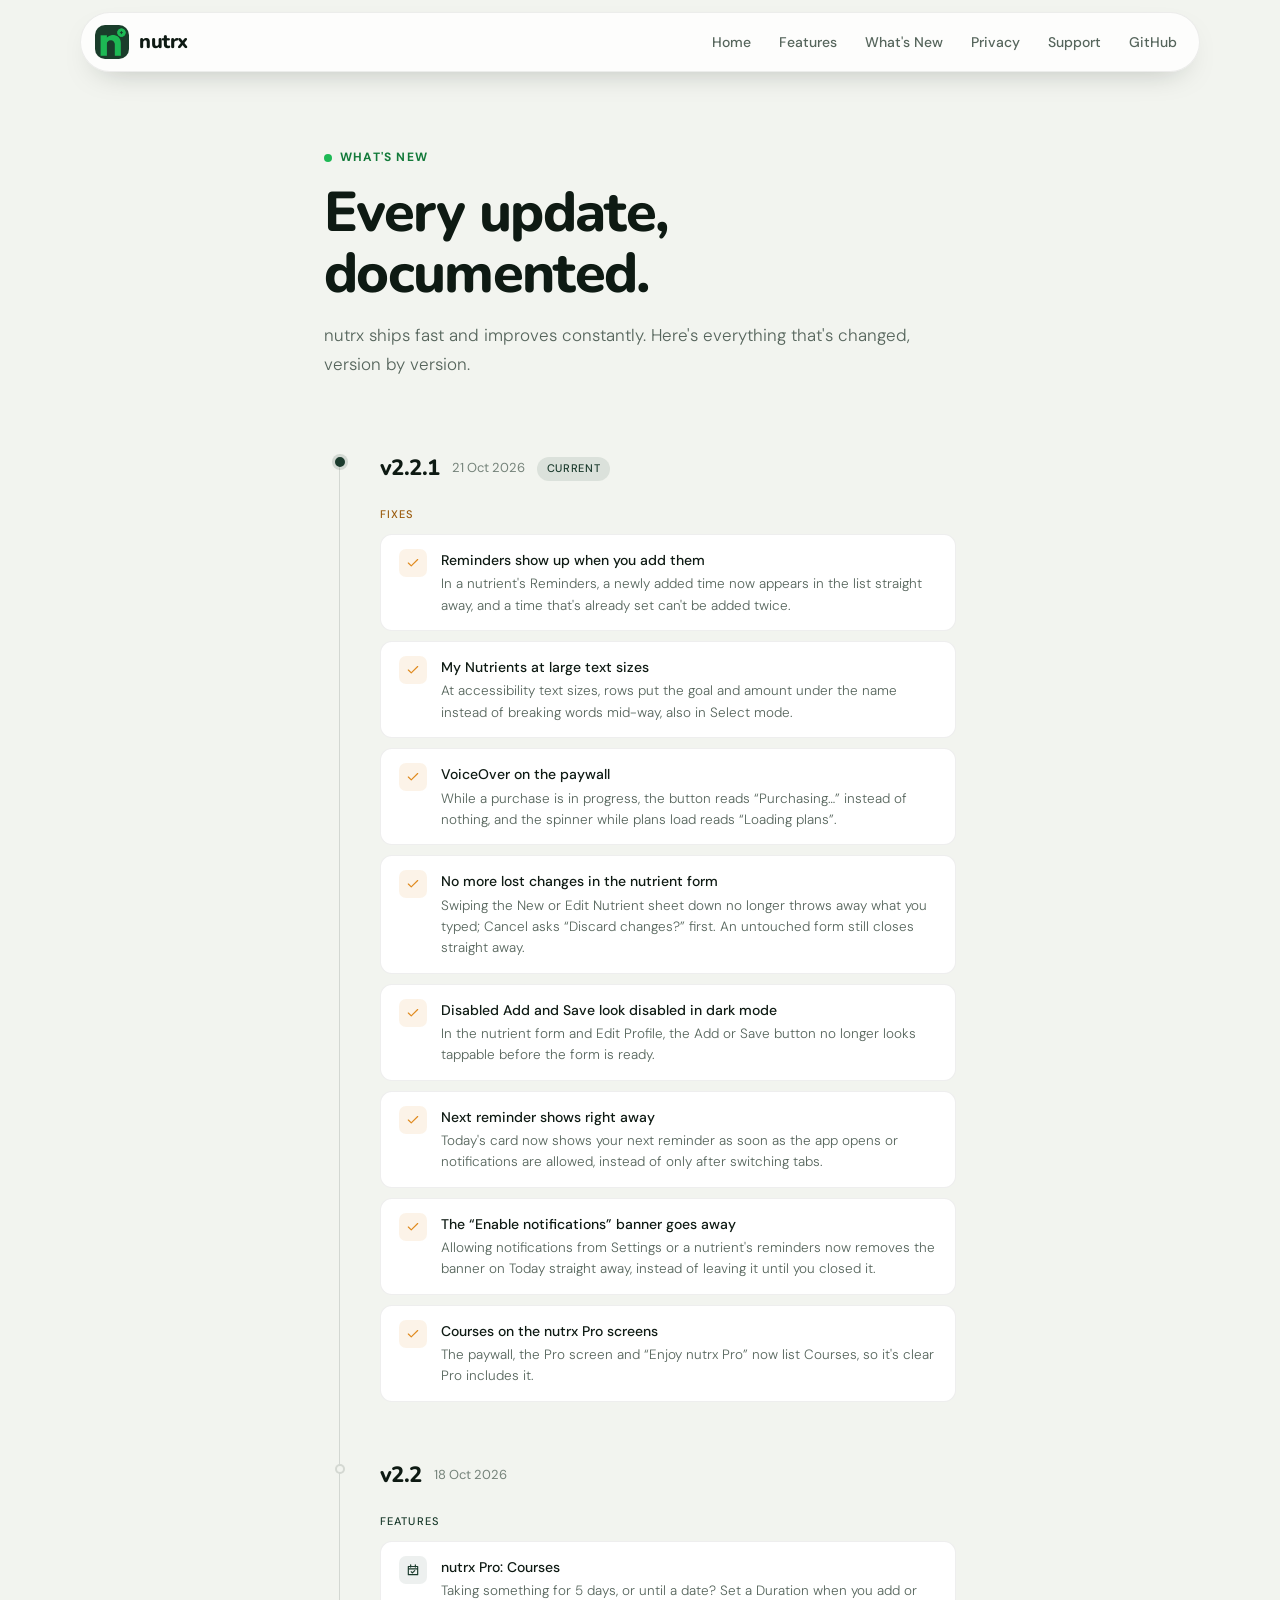
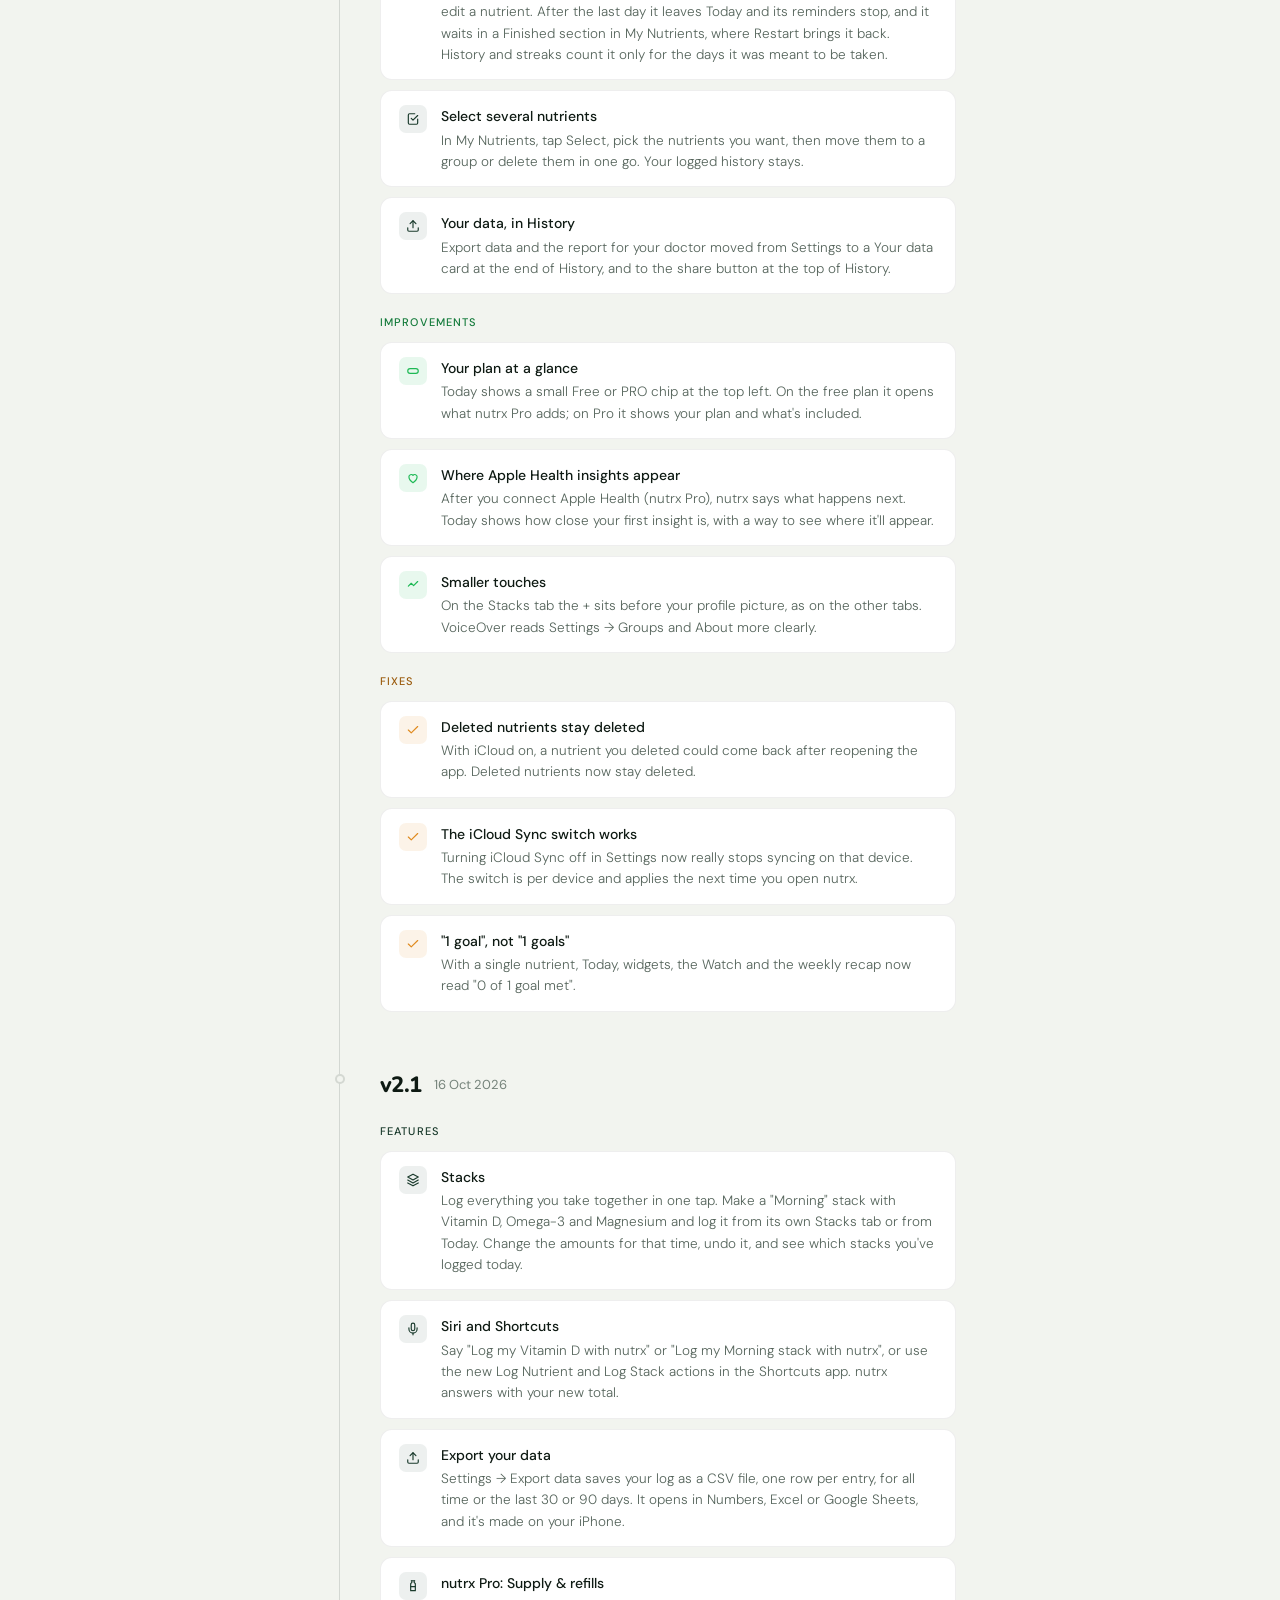
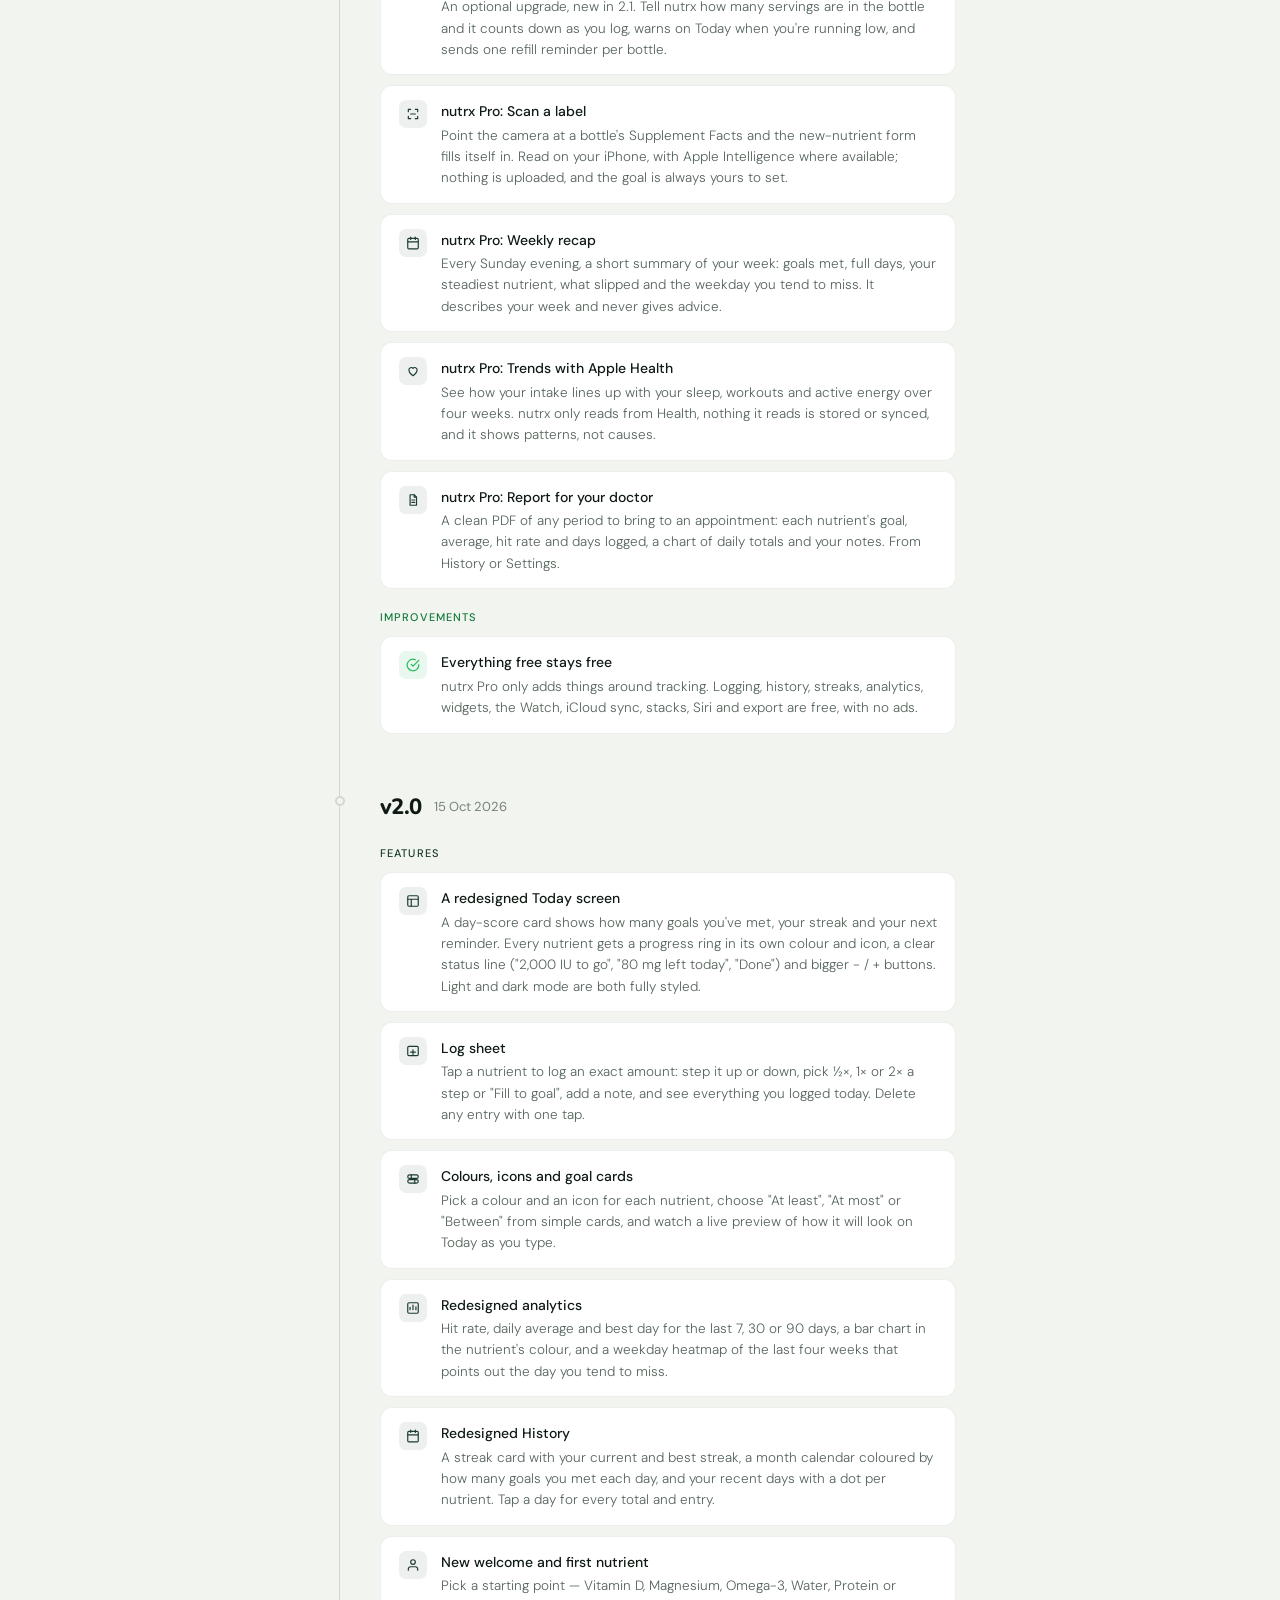
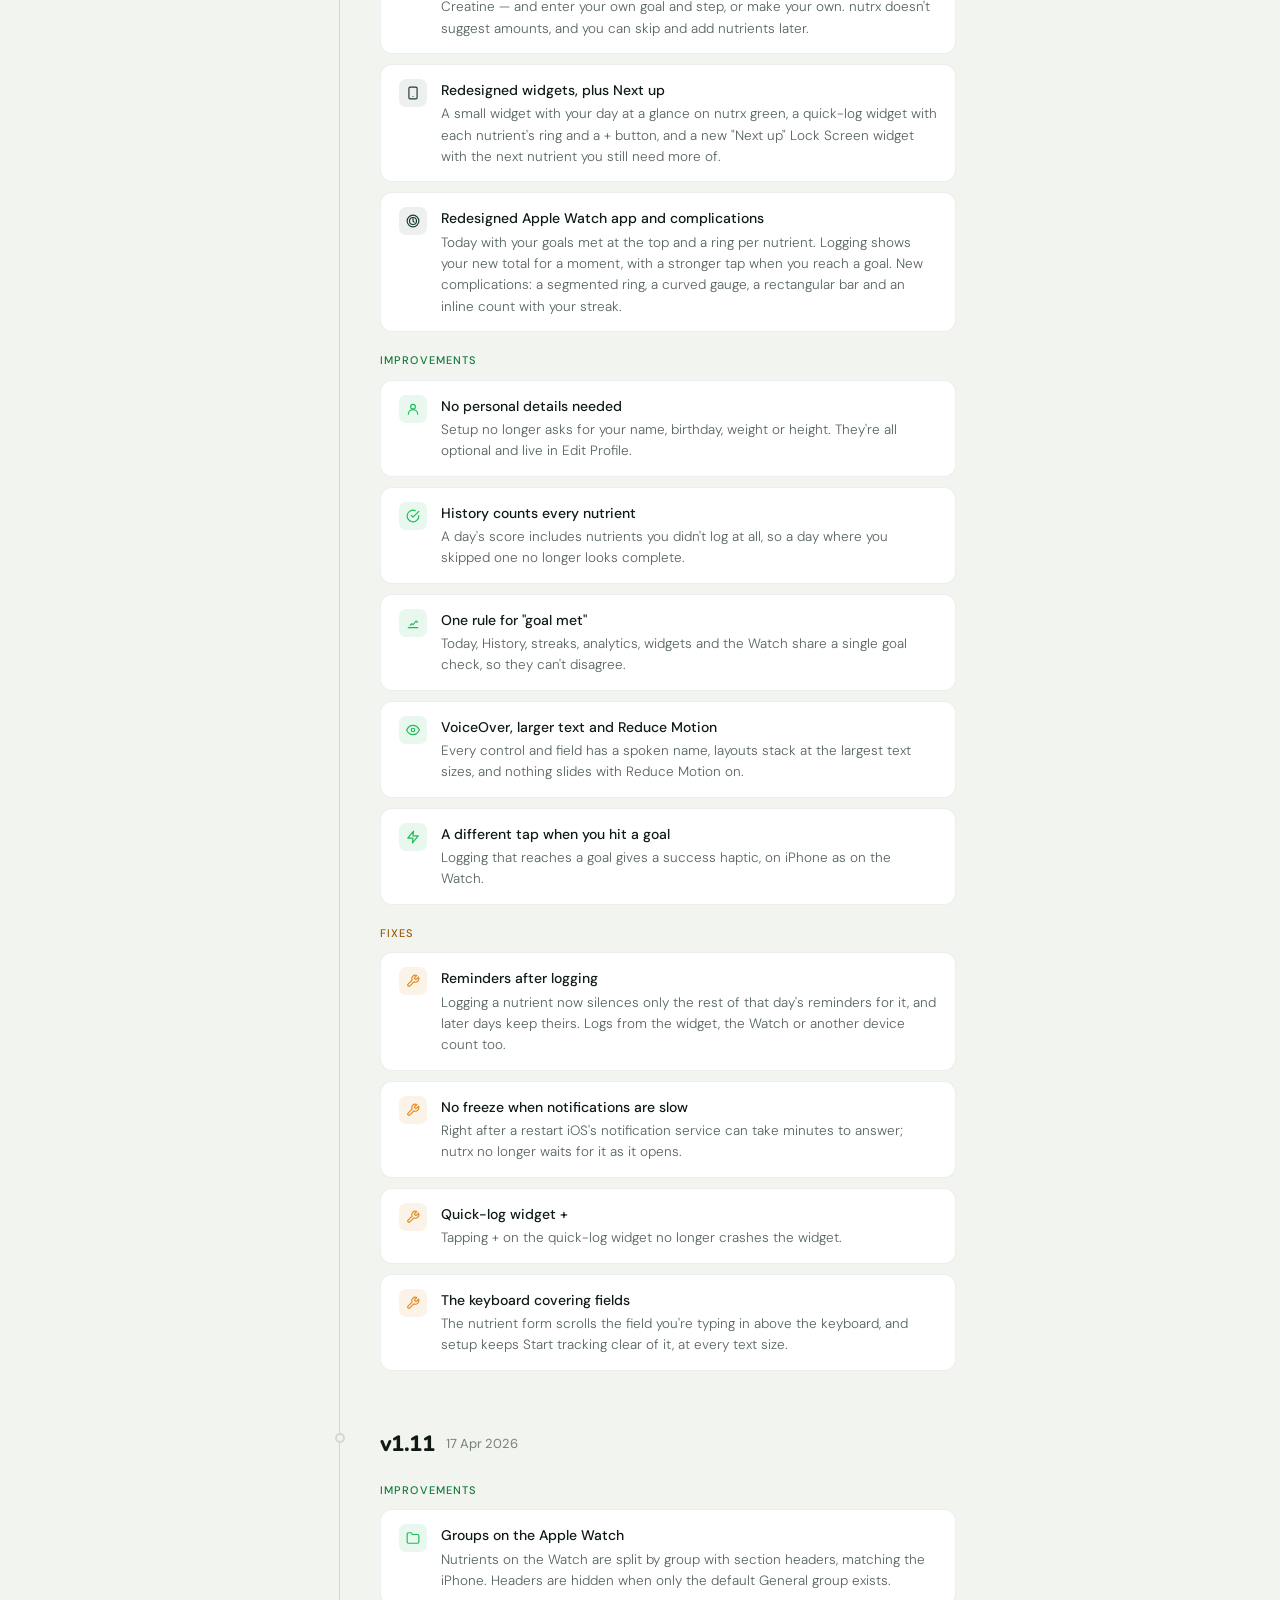
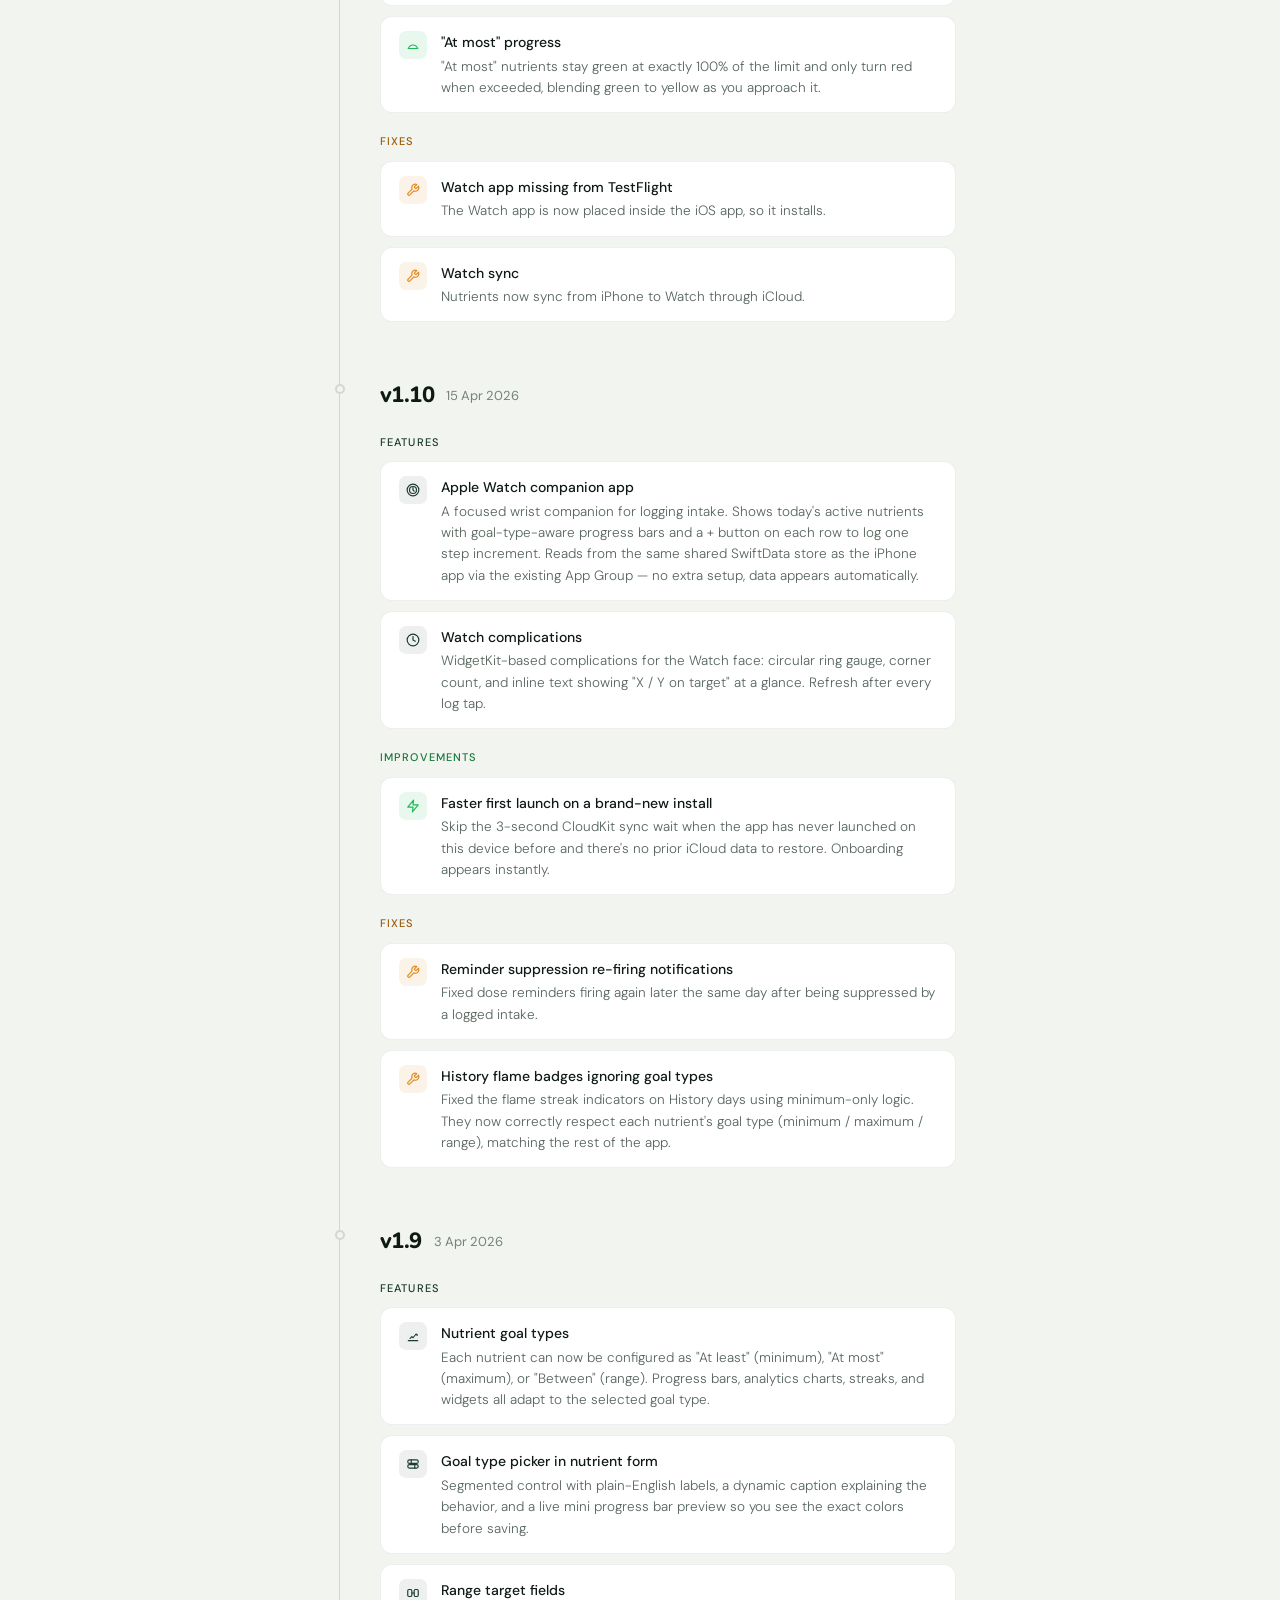
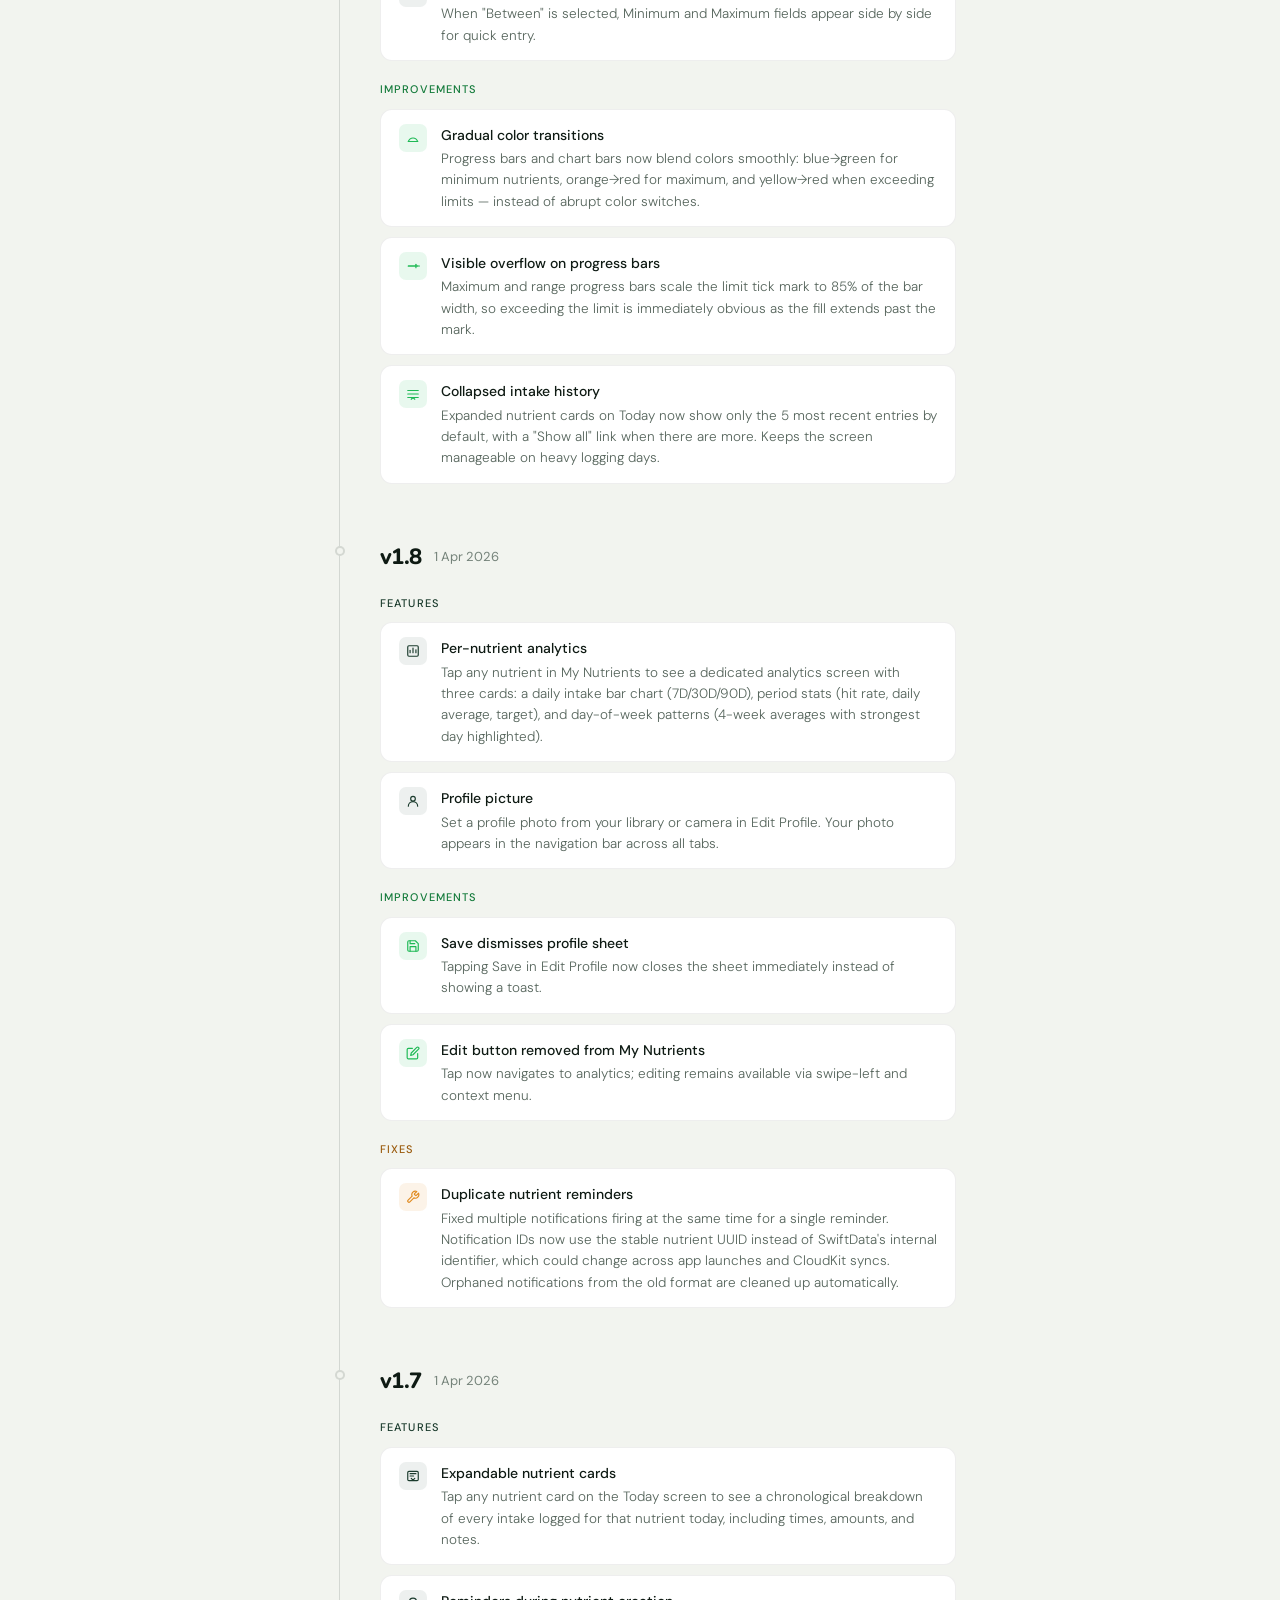
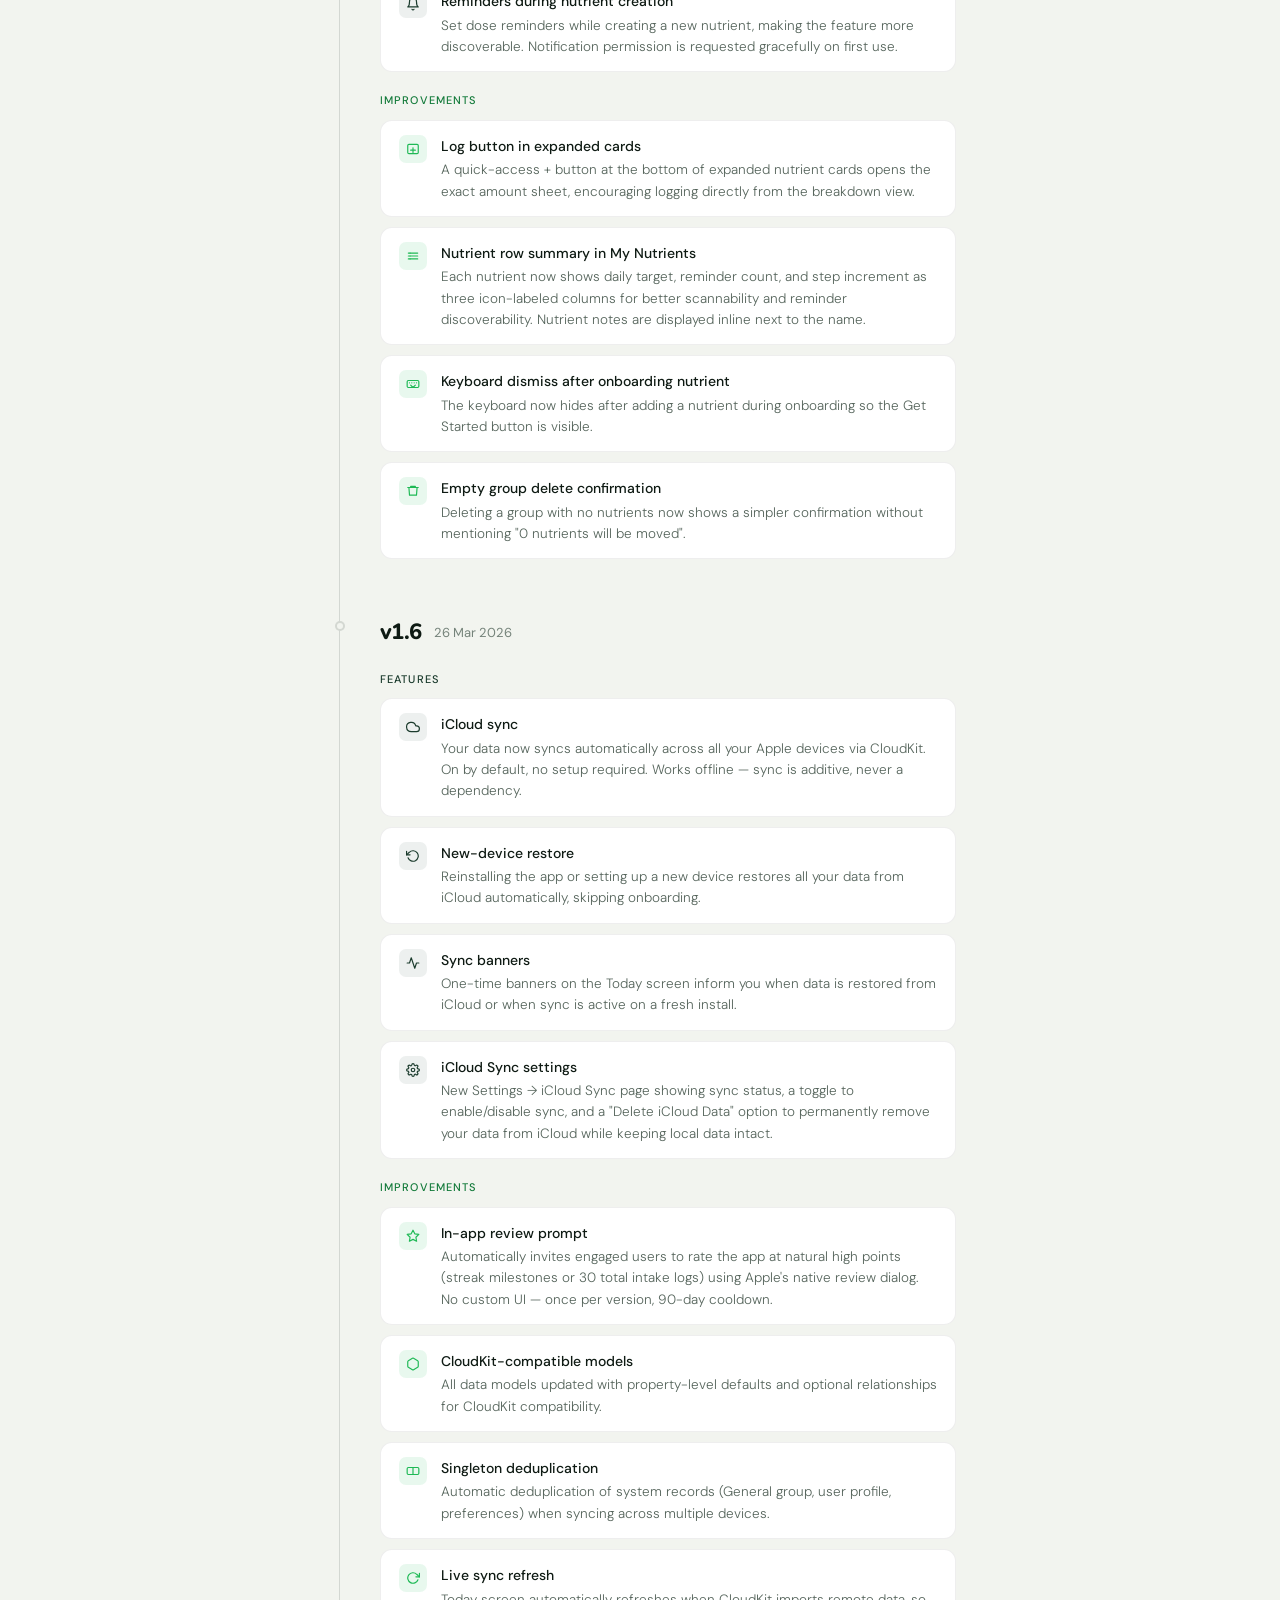
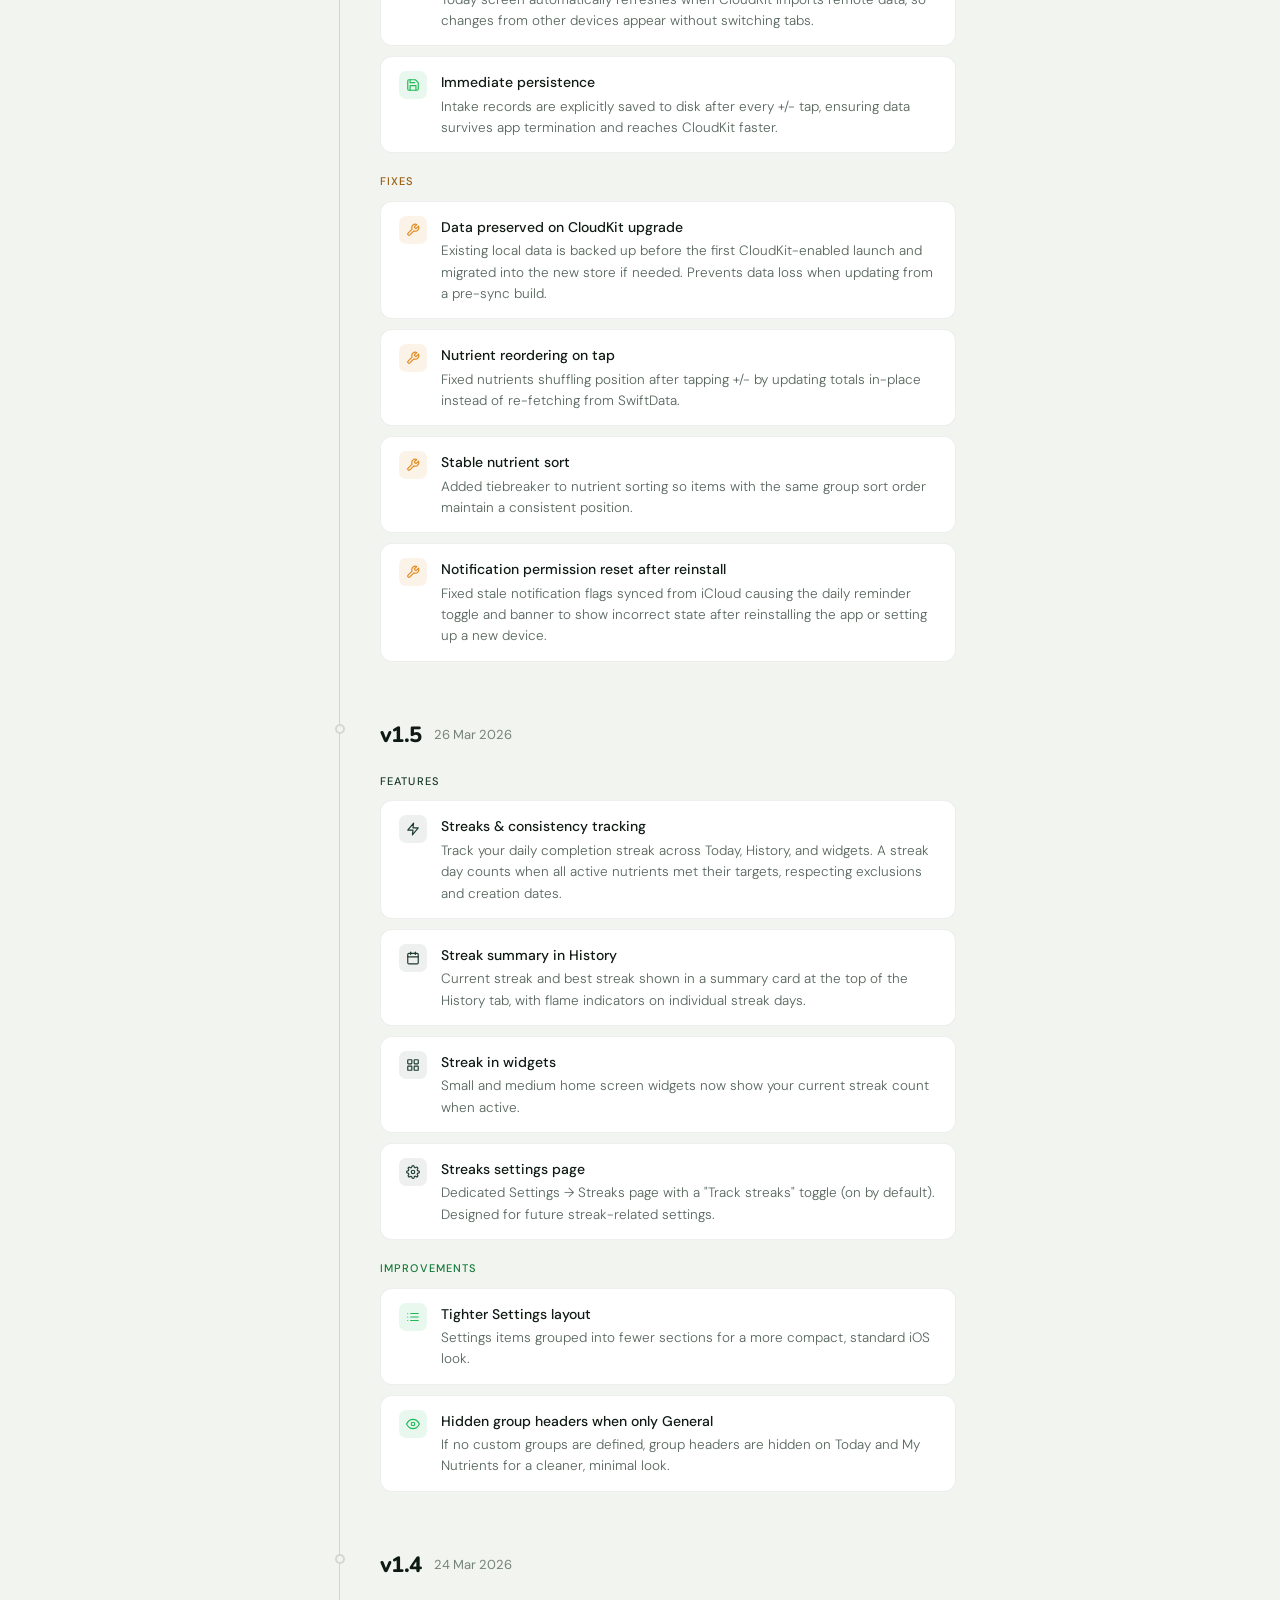
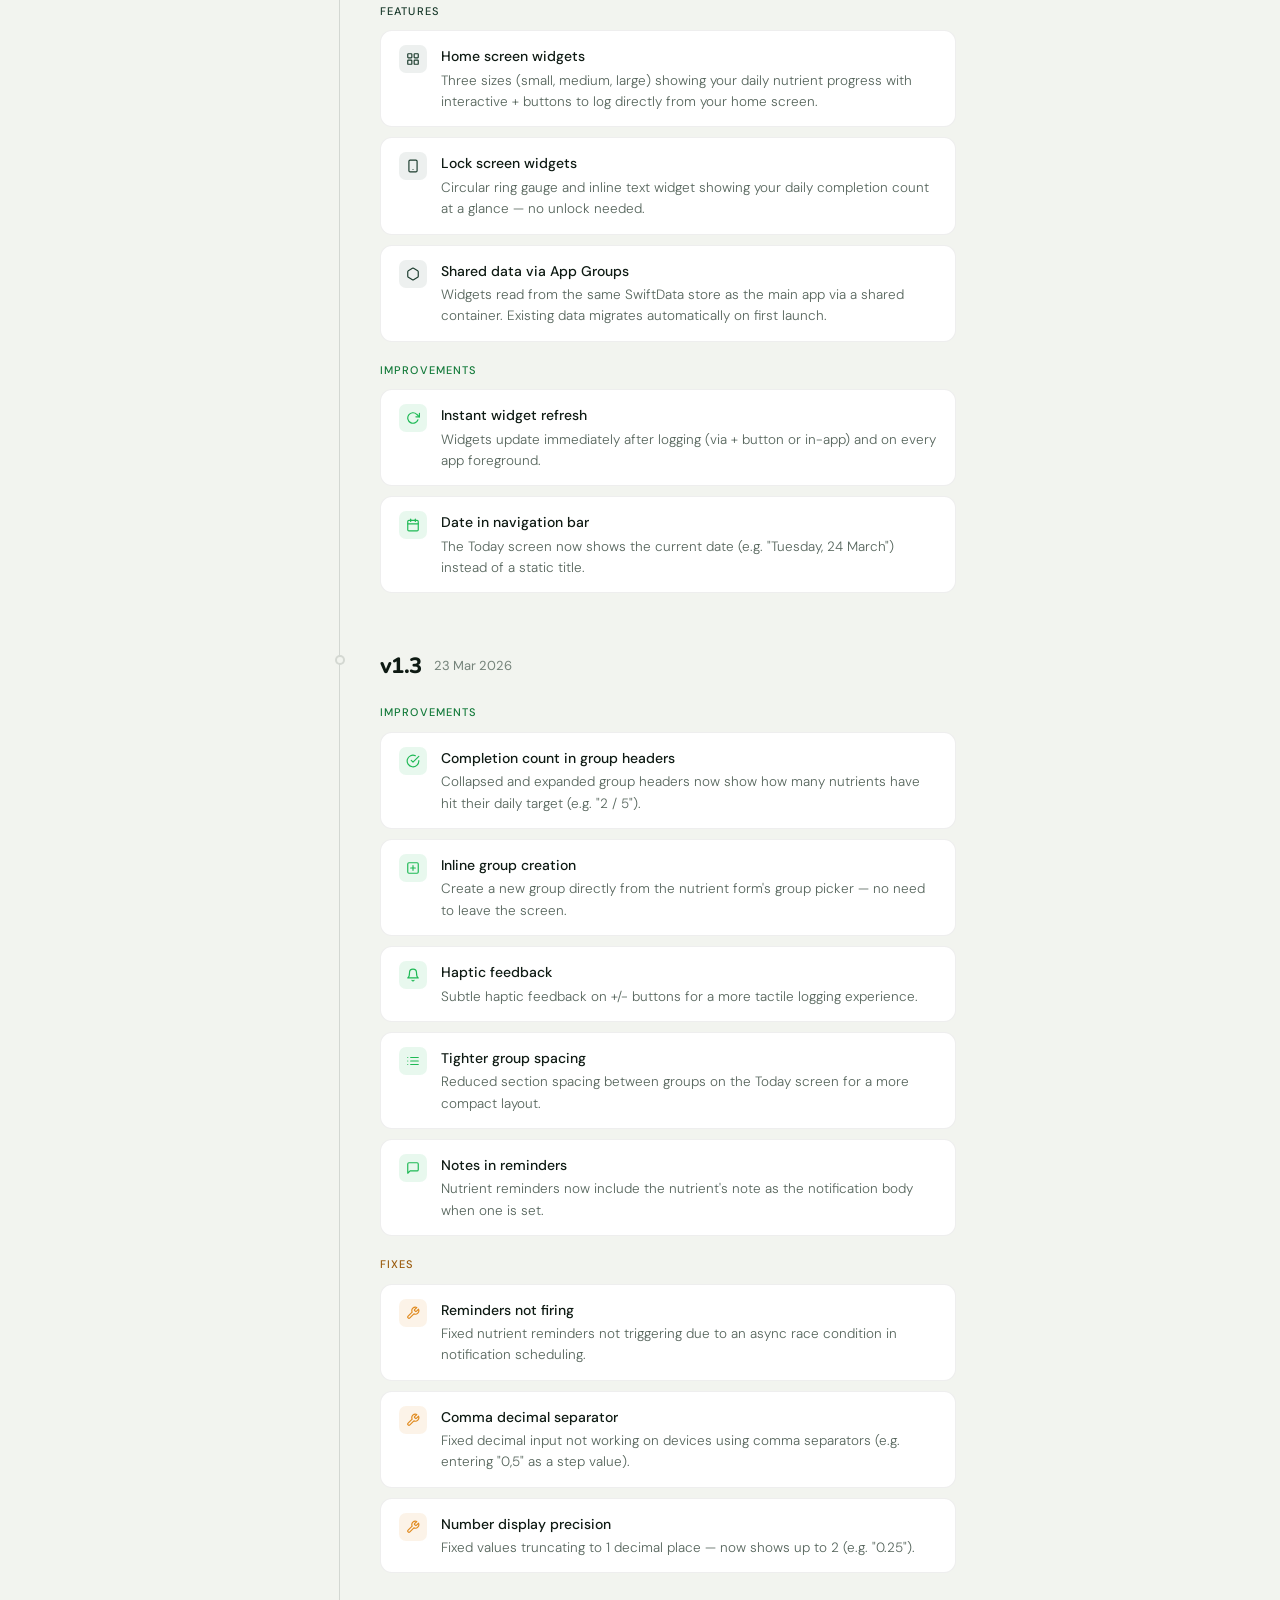
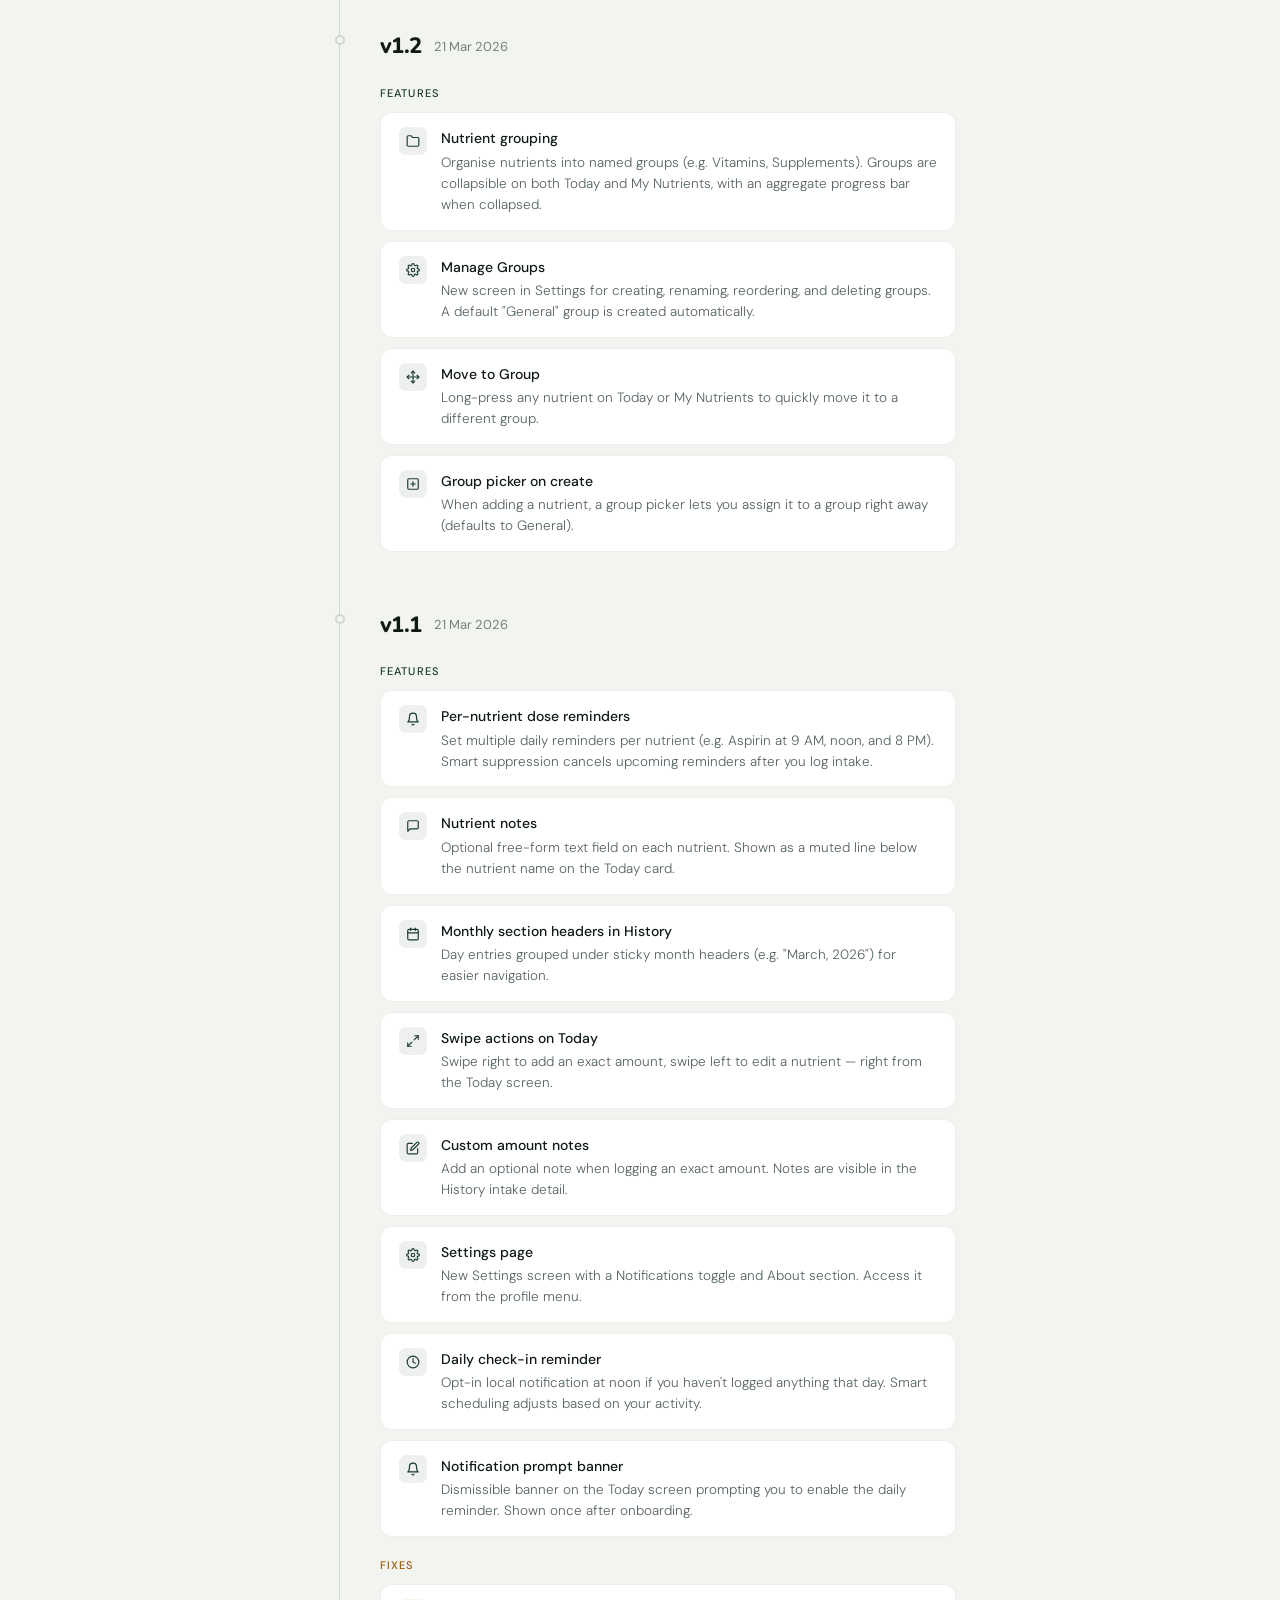
==== changelog.html @ 996d3ce4 "nutrx 2.2.1: changelog and version Co-Authored-By: Claude Opus 5.5 <noreply@anthropic.com> Claude-Se" ====
<!DOCTYPE html>
<html lang="en">
<head>
  <meta charset="UTF-8">
  <meta name="viewport" content="width=device-width, initial-scale=1.0">
  <title>nutrx Changelog — Release Notes, Updates &amp; New Features</title>
  <meta name="description" content="Read the nutrx changelog with release notes, new features, fixes, and product updates for the privacy-first nutrient tracker app.">
  <meta name="robots" content="index, follow, max-image-preview:large, max-snippet:-1, max-video-preview:-1">
  <meta name="theme-color" content="#F2F4EF">
  <meta name="apple-itunes-app" content="app-id=6760843478">
  <link rel="canonical" href="https://nutrx.nutrx-labs.com/changelog.html">
  <meta property="og:site_name" content="nutrx">
  <meta property="og:locale" content="en_US">
  <meta property="og:type" content="website">
  <meta property="og:title" content="nutrx Changelog — Release Notes, Updates &amp; New Features">
  <meta property="og:description" content="Read release notes, new features, fixes, and product updates for nutrx.">
  <meta property="og:url" content="https://nutrx.nutrx-labs.com/changelog.html">
  <meta property="og:image" content="https://nutrx.nutrx-labs.com/nutrx_icon_1024.png">
  <meta property="og:image:alt" content="nutrx app icon">
  <meta property="og:image:width" content="1024">
  <meta property="og:image:height" content="1024">
  <meta name="twitter:card" content="summary_large_image">
  <meta name="twitter:title" content="nutrx Changelog — Release Notes, Updates &amp; New Features">
  <meta name="twitter:description" content="Read release notes, new features, fixes, and product updates for nutrx.">
  <meta name="twitter:image" content="https://nutrx.nutrx-labs.com/nutrx_icon_1024.png">
  <link rel="icon" type="image/png" href="nutrx_icon_1024.png">
  <link rel="apple-touch-icon" href="nutrx_icon_1024.png">

  <link rel="preconnect" href="https://fonts.googleapis.com">
  <link rel="preconnect" href="https://fonts.gstatic.com" crossorigin>
  <link href="https://fonts.googleapis.com/css2?family=Nunito:wght@600;700;800&family=DM+Sans:opsz,wght@9..40,300;9..40,400;9..40,500;9..40,600&display=swap" rel="stylesheet">
  <link rel="stylesheet" href="assets/site.css">

  <style>
    .main { max-width: 680px; }

    .page-title {
      font-family: var(--display);
      font-size: clamp(38px, 6vw, 56px);
      font-weight: 800; line-height: 1.1;
      letter-spacing: -0.03em;
      margin-bottom: 16px;
    }

    .page-intro {
      font-size: 17px; font-weight: 300;
      color: var(--text-2); line-height: 1.72;
      margin-bottom: 72px;
    }

    /* ─── TIMELINE ─── */
    .timeline {
      position: relative;
      display: flex; flex-direction: column;
      gap: 0;
    }
    .timeline.timeline--status::before { display: none; }

    .timeline::before {
      content: '';
      position: absolute;
      left: 15px; top: 8px; bottom: 0;
      width: 1px;
      background: var(--border-med);
    }

    .timeline-status {
      background: var(--bg-white);
      border: 1px solid var(--border);
      border-radius: var(--r);
      padding: 24px 28px;
      box-shadow: 0 10px 30px rgba(0,0,0,0.04);
    }
    .timeline-status.loading {
      display: flex;
      align-items: center;
      gap: 16px;
    }
    .timeline-spinner {
      width: 24px;
      height: 24px;
      border: 2px solid rgba(27,59,45,0.14);
      border-top-color: var(--accent);
      border-radius: 50%;
      flex-shrink: 0;
      animation: spin 0.8s linear infinite;
    }
    .timeline-status-body { min-width: 0; }
    .timeline-status-title {
      font-family: var(--display);
      font-size: 24px;
      font-weight: 800;
      letter-spacing: -0.025em;
      margin-bottom: 8px;
    }
    .timeline-status-copy {
      font-size: 14.5px;
      font-weight: 300;
      color: var(--text-2);
      line-height: 1.7;
    }
    @keyframes spin {
      to { transform: rotate(360deg); }
    }

    /* ─── RELEASE ─── */
    .release {
      display: grid;
      grid-template-columns: 32px 1fr;
      gap: 0 24px;
      padding-bottom: 56px;
    }
    .release:last-child { padding-bottom: 0; }

    /* dot */
    .release-dot {
      width: 10px; height: 10px;
      border-radius: 50%;
      background: var(--bg);
      border: 2px solid var(--border-med);
      margin-top: 6px;
      position: relative;
      z-index: 1;
      justify-self: center;
      transition: border-color 0.2s;
    }
    .release.latest .release-dot {
      background: var(--accent);
      border-color: var(--accent);
      box-shadow: 0 0 0 3px rgba(27,59,45,0.15);
    }

    /* header */
    .release-header {
      display: flex; align-items: center;
      gap: 12px; margin-bottom: 20px;
      flex-wrap: wrap;
    }
    .release-version {
      font-family: var(--display);
      font-size: 22px; font-weight: 800;
      letter-spacing: -0.025em;
      color: var(--text);
    }
    .release-date {
      font-size: 13px; font-weight: 400;
      color: var(--text-3);
    }
    .release-badge {
      font-size: 11px; font-weight: 500;
      letter-spacing: 0.06em; text-transform: uppercase;
      padding: 3px 10px; border-radius: 100px;
    }
    .badge-latest {
      background: rgba(27,59,45,0.1);
      color: var(--accent);
    }

    /* groups */
    .change-groups {
      display: flex; flex-direction: column; gap: 20px;
    }

    .change-group-label {
      font-size: 11px; font-weight: 500;
      letter-spacing: 0.1em; text-transform: uppercase;
      margin-bottom: 10px;
    }
    .label-features { color: var(--accent); }
    .label-improvements { color: var(--green-ink); }
    .label-fixes { color: #9A5A0C; }

    .change-list {
      display: flex; flex-direction: column; gap: 10px;
    }

    .change-item {
      background: var(--bg-white);
      border: 1px solid var(--border);
      border-radius: 12px;
      padding: 14px 18px;
      display: flex; gap: 14px; align-items: flex-start;
    }

    .change-icon {
      width: 28px; height: 28px; flex-shrink: 0;
      border-radius: 7px;
      display: flex; align-items: center; justify-content: center;
    }
    .change-icon svg { width: 14px; height: 14px; }
    .icon-feature { background: rgba(27,59,45,0.08); }
    .icon-improvement { background: rgba(30,185,85,0.1); }
    .icon-fix { background: rgba(224,138,30,0.1); }

    .change-text { flex: 1; }
    .change-title {
      font-size: 14px; font-weight: 500;
      color: var(--text);
      margin-bottom: 2px;
    }
    .change-desc {
      font-size: 13.5px; font-weight: 300;
      color: var(--text-2); line-height: 1.58;
    }

    @media (max-width: 600px) {
      .timeline::before { left: 11px; }
      .release { grid-template-columns: 24px 1fr; gap: 0 16px; }
    }
  </style>
</head>
<body class="subpage">

<header class="nav nav--subpage nav--menu">
  <a href="/" class="nav-logo">
    <img src="nutrx_icon_1024.png" alt="nutrx">
    <span class="nav-logo-text">nutrx</span>
  </a>
  <div class="nav-right">
    <button class="nav-toggle" type="button" aria-expanded="false" aria-controls="site-menu" aria-label="Open menu">
      <span class="nav-toggle-box" aria-hidden="true">
        <span></span>
        <span></span>
        <span></span>
      </span>
    </button>
    <nav class="nav-links" aria-label="Primary" id="site-menu">
      <a href="/" class="nav-link">Home</a>
      <a href="features.html" class="nav-link">Features</a>
      <a href="changelog.html" class="nav-link">What's New</a>
      <a href="privacy.html" class="nav-link">Privacy</a>
      <a href="support.html" class="nav-link">Support</a>
      <a href="https://github.com/a7ex-turcan/nutrx" target="_blank" rel="noopener" class="nav-link">GitHub</a>
    </nav>
  </div>
</header>

<main class="main">

  <p class="page-eyebrow">What's New</p>
  <h1 class="page-title">Every update,<br>documented.</h1>
  <p class="page-intro">nutrx ships fast and improves constantly. Here's everything that's changed, version by version.</p>

  <div class="timeline" id="timeline">
    <div class="release latest">
      <div class="release-dot"></div>
      <div class="release-body">
        <div class="release-header">
          <span class="release-version">v2.2.1</span>
          <span class="release-date">21 Oct 2026</span>
          <span class="release-badge badge-latest">Current</span>
        </div>
        <div class="change-groups">
          <div>
            <p class="change-group-label label-fixes">Fixes</p>
            <div class="change-list">
              <div class="change-item">
                <div class="change-icon icon-fix">
                  <svg viewBox="0 0 24 24" fill="none" stroke="#E08A1E" stroke-width="2" stroke-linecap="round" stroke-linejoin="round"><path d="M20 6L9 17l-5-5"/></svg>
                </div>
                <div class="change-text">
                  <p class="change-title">Reminders show up when you add them</p>
                  <p class="change-desc">In a nutrient's Reminders, a newly added time now appears in the list straight away, and a time that's already set can't be added twice.</p>
                </div>
              </div>
              <div class="change-item">
                <div class="change-icon icon-fix">
                  <svg viewBox="0 0 24 24" fill="none" stroke="#E08A1E" stroke-width="2" stroke-linecap="round" stroke-linejoin="round"><path d="M20 6L9 17l-5-5"/></svg>
                </div>
                <div class="change-text">
                  <p class="change-title">My Nutrients at large text sizes</p>
                  <p class="change-desc">At accessibility text sizes, rows put the goal and amount under the name instead of breaking words mid-way, also in Select mode.</p>
                </div>
              </div>
              <div class="change-item">
                <div class="change-icon icon-fix">
                  <svg viewBox="0 0 24 24" fill="none" stroke="#E08A1E" stroke-width="2" stroke-linecap="round" stroke-linejoin="round"><path d="M20 6L9 17l-5-5"/></svg>
                </div>
                <div class="change-text">
                  <p class="change-title">VoiceOver on the paywall</p>
                  <p class="change-desc">While a purchase is in progress, the button reads “Purchasing…” instead of nothing, and the spinner while plans load reads “Loading plans”.</p>
                </div>
              </div>
              <div class="change-item">
                <div class="change-icon icon-fix">
                  <svg viewBox="0 0 24 24" fill="none" stroke="#E08A1E" stroke-width="2" stroke-linecap="round" stroke-linejoin="round"><path d="M20 6L9 17l-5-5"/></svg>
                </div>
                <div class="change-text">
                  <p class="change-title">No more lost changes in the nutrient form</p>
                  <p class="change-desc">Swiping the New or Edit Nutrient sheet down no longer throws away what you typed; Cancel asks “Discard changes?” first. An untouched form still closes straight away.</p>
                </div>
              </div>
              <div class="change-item">
                <div class="change-icon icon-fix">
                  <svg viewBox="0 0 24 24" fill="none" stroke="#E08A1E" stroke-width="2" stroke-linecap="round" stroke-linejoin="round"><path d="M20 6L9 17l-5-5"/></svg>
                </div>
                <div class="change-text">
                  <p class="change-title">Disabled Add and Save look disabled in dark mode</p>
                  <p class="change-desc">In the nutrient form and Edit Profile, the Add or Save button no longer looks tappable before the form is ready.</p>
                </div>
              </div>
              <div class="change-item">
                <div class="change-icon icon-fix">
                  <svg viewBox="0 0 24 24" fill="none" stroke="#E08A1E" stroke-width="2" stroke-linecap="round" stroke-linejoin="round"><path d="M20 6L9 17l-5-5"/></svg>
                </div>
                <div class="change-text">
                  <p class="change-title">Next reminder shows right away</p>
                  <p class="change-desc">Today's card now shows your next reminder as soon as the app opens or notifications are allowed, instead of only after switching tabs.</p>
                </div>
              </div>
              <div class="change-item">
                <div class="change-icon icon-fix">
                  <svg viewBox="0 0 24 24" fill="none" stroke="#E08A1E" stroke-width="2" stroke-linecap="round" stroke-linejoin="round"><path d="M20 6L9 17l-5-5"/></svg>
                </div>
                <div class="change-text">
                  <p class="change-title">The “Enable notifications” banner goes away</p>
                  <p class="change-desc">Allowing notifications from Settings or a nutrient's reminders now removes the banner on Today straight away, instead of leaving it until you closed it.</p>
                </div>
              </div>
              <div class="change-item">
                <div class="change-icon icon-fix">
                  <svg viewBox="0 0 24 24" fill="none" stroke="#E08A1E" stroke-width="2" stroke-linecap="round" stroke-linejoin="round"><path d="M20 6L9 17l-5-5"/></svg>
                </div>
                <div class="change-text">
                  <p class="change-title">Courses on the nutrx Pro screens</p>
                  <p class="change-desc">The paywall, the Pro screen and “Enjoy nutrx Pro” now list Courses, so it's clear Pro includes it.</p>
                </div>
              </div>
            </div>
          </div>
        </div>
      </div>
    </div>

    <div class="release">
      <div class="release-dot"></div>
      <div class="release-body">
        <div class="release-header">
          <span class="release-version">v2.2</span>
          <span class="release-date">18 Oct 2026</span>
        </div>
        <div class="change-groups">
          <div>
            <p class="change-group-label label-features">Features</p>
            <div class="change-list">
              <div class="change-item">
                <div class="change-icon icon-feature">
                  <svg viewBox="0 0 24 24" fill="none" stroke="#1B3B2D" stroke-width="2" stroke-linecap="round" stroke-linejoin="round"><path d="M4 6h16v14H4zM4 10h16M8 3v4M16 3v4M9 15l2 2 4-4"/></svg>
                </div>
                <div class="change-text">
                  <p class="change-title">nutrx Pro: Courses</p>
                  <p class="change-desc">Taking something for 5 days, or until a date? Set a Duration when you add or edit a nutrient. After the last day it leaves Today and its reminders stop, and it waits in a Finished section in My Nutrients, where Restart brings it back. History and streaks count it only for the days it was meant to be taken.</p>
                </div>
              </div>
              <div class="change-item">
                <div class="change-icon icon-feature">
                  <svg viewBox="0 0 24 24" fill="none" stroke="#1B3B2D" stroke-width="2" stroke-linecap="round" stroke-linejoin="round"><path d="M9 11l3 3 8-8"/><path d="M20 12v7a2 2 0 0 1-2 2H6a2 2 0 0 1-2-2V5a2 2 0 0 1 2-2h9"/></svg>
                </div>
                <div class="change-text">
                  <p class="change-title">Select several nutrients</p>
                  <p class="change-desc">In My Nutrients, tap Select, pick the nutrients you want, then move them to a group or delete them in one go. Your logged history stays.</p>
                </div>
              </div>
              <div class="change-item">
                <div class="change-icon icon-feature">
                  <svg viewBox="0 0 24 24" fill="none" stroke="#1B3B2D" stroke-width="2" stroke-linecap="round" stroke-linejoin="round"><path d="M21 15v4a2 2 0 0 1-2 2H5a2 2 0 0 1-2-2v-4"/><polyline points="17 8 12 3 7 8"/><line x1="12" y1="3" x2="12" y2="15"/></svg>
                </div>
                <div class="change-text">
                  <p class="change-title">Your data, in History</p>
                  <p class="change-desc">Export data and the report for your doctor moved from Settings to a Your data card at the end of History, and to the share button at the top of History.</p>
                </div>
              </div>
            </div>
          </div>
          <div>
            <p class="change-group-label label-improvements">Improvements</p>
            <div class="change-list">
              <div class="change-item">
                <div class="change-icon icon-improvement">
                  <svg viewBox="0 0 24 24" fill="none" stroke="#1EB955" stroke-width="2" stroke-linecap="round" stroke-linejoin="round"><rect x="3" y="8" width="18" height="8" rx="4"/></svg>
                </div>
                <div class="change-text">
                  <p class="change-title">Your plan at a glance</p>
                  <p class="change-desc">Today shows a small Free or PRO chip at the top left. On the free plan it opens what nutrx Pro adds; on Pro it shows your plan and what's included.</p>
                </div>
              </div>
              <div class="change-item">
                <div class="change-icon icon-improvement">
                  <svg viewBox="0 0 24 24" fill="none" stroke="#1EB955" stroke-width="2" stroke-linecap="round" stroke-linejoin="round"><path d="M12 20s-7-4.4-7-10a4 4 0 0 1 7-2.6A4 4 0 0 1 19 10c0 5.6-7 10-7 10z"/></svg>
                </div>
                <div class="change-text">
                  <p class="change-title">Where Apple Health insights appear</p>
                  <p class="change-desc">After you connect Apple Health (nutrx Pro), nutrx says what happens next. Today shows how close your first insight is, with a way to see where it'll appear.</p>
                </div>
              </div>
              <div class="change-item">
                <div class="change-icon icon-improvement">
                  <svg viewBox="0 0 24 24" fill="none" stroke="#1EB955" stroke-width="2" stroke-linecap="round" stroke-linejoin="round"><polyline points="4 14 9 9 13 13 20 6"/></svg>
                </div>
                <div class="change-text">
                  <p class="change-title">Smaller touches</p>
                  <p class="change-desc">On the Stacks tab the + sits before your profile picture, as on the other tabs. VoiceOver reads Settings → Groups and About more clearly.</p>
                </div>
              </div>
            </div>
          </div>
          <div>
            <p class="change-group-label label-fixes">Fixes</p>
            <div class="change-list">
              <div class="change-item">
                <div class="change-icon icon-fix">
                  <svg viewBox="0 0 24 24" fill="none" stroke="#E08A1E" stroke-width="2" stroke-linecap="round" stroke-linejoin="round"><path d="M20 6L9 17l-5-5"/></svg>
                </div>
                <div class="change-text">
                  <p class="change-title">Deleted nutrients stay deleted</p>
                  <p class="change-desc">With iCloud on, a nutrient you deleted could come back after reopening the app. Deleted nutrients now stay deleted.</p>
                </div>
              </div>
              <div class="change-item">
                <div class="change-icon icon-fix">
                  <svg viewBox="0 0 24 24" fill="none" stroke="#E08A1E" stroke-width="2" stroke-linecap="round" stroke-linejoin="round"><path d="M20 6L9 17l-5-5"/></svg>
                </div>
                <div class="change-text">
                  <p class="change-title">The iCloud Sync switch works</p>
                  <p class="change-desc">Turning iCloud Sync off in Settings now really stops syncing on that device. The switch is per device and applies the next time you open nutrx.</p>
                </div>
              </div>
              <div class="change-item">
                <div class="change-icon icon-fix">
                  <svg viewBox="0 0 24 24" fill="none" stroke="#E08A1E" stroke-width="2" stroke-linecap="round" stroke-linejoin="round"><path d="M20 6L9 17l-5-5"/></svg>
                </div>
                <div class="change-text">
                  <p class="change-title">"1 goal", not "1 goals"</p>
                  <p class="change-desc">With a single nutrient, Today, widgets, the Watch and the weekly recap now read "0 of 1 goal met".</p>
                </div>
              </div>
            </div>
          </div>
        </div>
      </div>
    </div>
    <div class="release">
      <div class="release-dot"></div>
      <div class="release-body">
        <div class="release-header">
          <span class="release-version">v2.1</span>
          <span class="release-date">16 Oct 2026</span>
        </div>
        <div class="change-groups">
          <div>
            <p class="change-group-label label-features">Features</p>
            <div class="change-list">
              <div class="change-item">
                <div class="change-icon icon-feature">
                  <svg viewBox="0 0 24 24" fill="none" stroke="#1B3B2D" stroke-width="2" stroke-linecap="round" stroke-linejoin="round"><path d="M12 2l9 5-9 5-9-5 9-5z"/><path d="M3 12l9 5 9-5"/><path d="M3 17l9 5 9-5"/></svg>
                </div>
                <div class="change-text">
                  <p class="change-title">Stacks</p>
                  <p class="change-desc">Log everything you take together in one tap. Make a "Morning" stack with Vitamin D, Omega-3 and Magnesium and log it from its own Stacks tab or from Today. Change the amounts for that time, undo it, and see which stacks you've logged today.</p>
                </div>
              </div>
              <div class="change-item">
                <div class="change-icon icon-feature">
                  <svg viewBox="0 0 24 24" fill="none" stroke="#1B3B2D" stroke-width="2" stroke-linecap="round" stroke-linejoin="round"><path d="M12 2a3 3 0 0 0-3 3v7a3 3 0 0 0 6 0V5a3 3 0 0 0-3-3z"/><path d="M19 10v2a7 7 0 0 1-14 0v-2"/><line x1="12" y1="19" x2="12" y2="22"/></svg>
                </div>
                <div class="change-text">
                  <p class="change-title">Siri and Shortcuts</p>
                  <p class="change-desc">Say "Log my Vitamin D with nutrx" or "Log my Morning stack with nutrx", or use the new Log Nutrient and Log Stack actions in the Shortcuts app. nutrx answers with your new total.</p>
                </div>
              </div>
              <div class="change-item">
                <div class="change-icon icon-feature">
                  <svg viewBox="0 0 24 24" fill="none" stroke="#1B3B2D" stroke-width="2" stroke-linecap="round" stroke-linejoin="round"><path d="M21 15v4a2 2 0 0 1-2 2H5a2 2 0 0 1-2-2v-4"/><polyline points="17 8 12 3 7 8"/><line x1="12" y1="3" x2="12" y2="15"/></svg>
                </div>
                <div class="change-text">
                  <p class="change-title">Export your data</p>
                  <p class="change-desc">Settings → Export data saves your log as a CSV file, one row per entry, for all time or the last 30 or 90 days. It opens in Numbers, Excel or Google Sheets, and it's made on your iPhone.</p>
                </div>
              </div>
              <div class="change-item">
                <div class="change-icon icon-feature">
                  <svg viewBox="0 0 24 24" fill="none" stroke="#1B3B2D" stroke-width="2" stroke-linecap="round" stroke-linejoin="round"><path d="M9 3h6"/><path d="M10 3v3L8 8v12h8V8l-2-2V3"/><path d="M8 13h8"/></svg>
                </div>
                <div class="change-text">
                  <p class="change-title">nutrx Pro: Supply & refills</p>
                  <p class="change-desc">An optional upgrade, new in 2.1. Tell nutrx how many servings are in the bottle and it counts down as you log, warns on Today when you're running low, and sends one refill reminder per bottle.</p>
                </div>
              </div>
              <div class="change-item">
                <div class="change-icon icon-feature">
                  <svg viewBox="0 0 24 24" fill="none" stroke="#1B3B2D" stroke-width="2" stroke-linecap="round" stroke-linejoin="round"><path d="M4 8V4h4"/><path d="M16 4h4v4"/><path d="M20 16v4h-4"/><path d="M8 20H4v-4"/><path d="M8 12h8"/></svg>
                </div>
                <div class="change-text">
                  <p class="change-title">nutrx Pro: Scan a label</p>
                  <p class="change-desc">Point the camera at a bottle's Supplement Facts and the new-nutrient form fills itself in. Read on your iPhone, with Apple Intelligence where available; nothing is uploaded, and the goal is always yours to set.</p>
                </div>
              </div>
              <div class="change-item">
                <div class="change-icon icon-feature">
                  <svg viewBox="0 0 24 24" fill="none" stroke="#1B3B2D" stroke-width="2" stroke-linecap="round" stroke-linejoin="round"><rect x="3" y="4" width="18" height="18" rx="2"/><line x1="16" y1="2" x2="16" y2="6"/><line x1="8" y1="2" x2="8" y2="6"/><line x1="3" y1="10" x2="21" y2="10"/></svg>
                </div>
                <div class="change-text">
                  <p class="change-title">nutrx Pro: Weekly recap</p>
                  <p class="change-desc">Every Sunday evening, a short summary of your week: goals met, full days, your steadiest nutrient, what slipped and the weekday you tend to miss. It describes your week and never gives advice.</p>
                </div>
              </div>
              <div class="change-item">
                <div class="change-icon icon-feature">
                  <svg viewBox="0 0 24 24" fill="none" stroke="#1B3B2D" stroke-width="2" stroke-linecap="round" stroke-linejoin="round"><path d="M12 20s-7-4.4-7-10a4 4 0 0 1 7-2.6A4 4 0 0 1 19 10c0 5.6-7 10-7 10z"/></svg>
                </div>
                <div class="change-text">
                  <p class="change-title">nutrx Pro: Trends with Apple Health</p>
                  <p class="change-desc">See how your intake lines up with your sleep, workouts and active energy over four weeks. nutrx only reads from Health, nothing it reads is stored or synced, and it shows patterns, not causes.</p>
                </div>
              </div>
              <div class="change-item">
                <div class="change-icon icon-feature">
                  <svg viewBox="0 0 24 24" fill="none" stroke="#1B3B2D" stroke-width="2" stroke-linecap="round" stroke-linejoin="round"><path d="M7 3h7l4 4v14H7z"/><path d="M14 3v4h4"/><path d="M10 12h5"/><path d="M10 16h5"/></svg>
                </div>
                <div class="change-text">
                  <p class="change-title">nutrx Pro: Report for your doctor</p>
                  <p class="change-desc">A clean PDF of any period to bring to an appointment: each nutrient's goal, average, hit rate and days logged, a chart of daily totals and your notes. From History or Settings.</p>
                </div>
              </div>
            </div>
          </div>
          <div>
            <p class="change-group-label label-improvements">Improvements</p>
            <div class="change-list">
              <div class="change-item">
                <div class="change-icon icon-improvement">
                  <svg viewBox="0 0 24 24" fill="none" stroke="#1EB955" stroke-width="2" stroke-linecap="round" stroke-linejoin="round"><path d="M22 11.08V12a10 10 0 1 1-5.93-9.14"/><polyline points="22 4 12 14.01 9 11.01"/></svg>
                </div>
                <div class="change-text">
                  <p class="change-title">Everything free stays free</p>
                  <p class="change-desc">nutrx Pro only adds things around tracking. Logging, history, streaks, analytics, widgets, the Watch, iCloud sync, stacks, Siri and export are free, with no ads.</p>
                </div>
              </div>
            </div>
          </div>
        </div>
      </div>
    </div>
  </div>

  <p class="footer-note">
    © 2026 nutrx · <a href="/">Home</a> · <a href="support.html">Support</a> · <a href="privacy.html">Privacy Policy</a>
  </p>

</main>

<script src="assets/site.js"></script>
<script>
  const timeline = document.getElementById('timeline');
  const TYPE_CONFIG = {
    features:     { label: 'Features',     labelClass: 'label-features',     iconClass: 'icon-feature',     stroke: '#1B3B2D' },
    improvements: { label: 'Improvements', labelClass: 'label-improvements', iconClass: 'icon-improvement', stroke: '#1EB955' },
    fixes:        { label: 'Fixes',        labelClass: 'label-fixes',        iconClass: 'icon-fix',         stroke: '#E08A1E' }
  };
  const FALLBACK_ICONS = {
    features: '<path d="M12 5v14"/><path d="M5 12h14"/>',
    improvements: '<polyline points="4 14 9 9 13 13 20 6"/>',
    fixes: '<path d="M20 6L9 17l-5-5"/>'
  };

  function buildSvg(inner, stroke) {
    return `<svg viewBox="0 0 24 24" fill="none" stroke="${stroke}" stroke-width="2" stroke-linecap="round" stroke-linejoin="round">${inner}</svg>`;
  }

  function escapeHtml(value) {
    return String(value ?? '').replace(/[&<>"']/g, (char) => ({
      '&': '&amp;',
      '<': '&lt;',
      '>': '&gt;',
      '"': '&quot;',
      "'": '&#39;'
    }[char]));
  }

  function compareVersions(a, b) {
    const partsA = String(a.version ?? '').split('.').map(Number);
    const partsB = String(b.version ?? '').split('.').map(Number);
    const length = Math.max(partsA.length, partsB.length);

    for (let i = 0; i < length; i += 1) {
      const diff = (partsB[i] || 0) - (partsA[i] || 0);
      if (diff !== 0) return diff;
    }

    return 0;
  }

  function normalizeItems(items) {
    if (!Array.isArray(items)) return [];

    return items
      .filter((item) => item && item.title)
      .map((item) => ({
        title: escapeHtml(item.title),
        desc: escapeHtml(item.desc ?? item.description ?? ''),
        icon: typeof item.icon === 'string' && item.icon.trim() ? item.icon : null
      }));
  }

  function normalizeReleases(payload) {
    const releases = Array.isArray(payload) ? payload : payload?.releases;
    if (!Array.isArray(releases)) return [];

    return releases
      .filter((release) => release && release.version && release.date)
      .map((release) => ({
        version: String(release.version),
        date: escapeHtml(release.date),
        features: normalizeItems(release.features),
        improvements: normalizeItems(release.improvements),
        fixes: normalizeItems(release.fixes)
      }))
      .sort(compareVersions);
  }

  function renderStatus(title, copy, options = {}) {
    const statusClass = options.loading ? 'timeline-status loading' : 'timeline-status';
    const spinner = options.loading ? '<div class="timeline-spinner" aria-hidden="true"></div>' : '';

    timeline.classList.add('timeline--status');
    timeline.innerHTML = `<div class="${statusClass}">
      ${spinner}
      <div class="timeline-status-body">
        <p class="timeline-status-title">${escapeHtml(title)}</p>
        <p class="timeline-status-copy">${escapeHtml(copy)}</p>
      </div>
    </div>`;
  }

  function renderItem(item, type) {
    const cfg = TYPE_CONFIG[type];
    const icon = item.icon || FALLBACK_ICONS[type];
    return `<div class="change-item">
      <div class="change-icon ${cfg.iconClass}">${buildSvg(icon, cfg.stroke)}</div>
      <div class="change-text">
        <p class="change-title">${item.title}</p>
        <p class="change-desc">${item.desc}</p>
      </div>
    </div>`;
  }

  function renderGroup(items, type) {
    if (!items || !items.length) return '';
    const cfg = TYPE_CONFIG[type];
    return `<div>
      <p class="change-group-label ${cfg.labelClass}">${cfg.label}</p>
      <div class="change-list">${items.map(i => renderItem(i, type)).join('')}</div>
    </div>`;
  }

  function renderRelease(release, isLatest) {
    const badge = isLatest ? '<span class="release-badge badge-latest">Current</span>' : '';
    const groups = ['features', 'improvements', 'fixes'].map(t => renderGroup(release[t], t)).join('');
    return `<div class="release${isLatest ? ' latest' : ''}">
      <div class="release-dot"></div>
      <div class="release-body">
        <div class="release-header">
          <span class="release-version">v${release.version}</span>
          <span class="release-date">${release.date}</span>
          ${badge}
        </div>
        <div class="change-groups">${groups}</div>
      </div>
    </div>`;
  }

  async function loadChangelog() {
    renderStatus('Loading changelog…', 'Fetching the latest release notes.', { loading: true });

    try {
      const response = await fetch('changelog.json', { cache: 'no-store' });
      if (!response.ok) throw new Error(`HTTP ${response.status}`);

      const payload = await response.json();
      const releases = normalizeReleases(payload);

      if (!releases.length) {
        renderStatus('No release notes yet', 'Add entries to changelog.json to populate this page.');
        return;
      }

      timeline.classList.remove('timeline--status');
      timeline.innerHTML = releases.map((release, index) => renderRelease(release, index === 0)).join('');
    } catch (error) {
      const message = window.location.protocol === 'file:'
        ? 'Open this page through a local web server like python3 -m http.server because browsers block JSON fetches from file URLs.'
        : 'The changelog data could not be loaded right now. Check changelog.json and try again.';

      console.error('Failed to load changelog:', error);
      renderStatus('Unable to load changelog', message);
    }
  }

  loadChangelog();
</script>

</body>
</html>
---- assets/site.css ----
*, *::before, *::after { box-sizing: border-box; margin: 0; padding: 0; }

/* nutrx design language — matches the app redesign:
   forest + bright green from the app icon, rounded display type, soft cards. */
:root {
  --bg:           #F2F4EF;
  --bg-white:     #FFFFFF;
  --bg-dark:      #1B3B2D;
  --bg-deep:      #0A130E;
  --text:         #0E1A13;
  --text-2:       #56655C;
  --text-3:       #75837A;
  --accent:       #1B3B2D;
  --green:        #1EB955;
  --green-ink:    #137A3A;
  --green-soft:   #7BE3A0;
  --orange:       #E08A1E;
  --border:       rgba(14,26,19,0.07);
  --border-med:   rgba(14,26,19,0.13);
  --shadow-card:  0 1px 0 rgba(14,26,19,0.04), 0 10px 28px -16px rgba(27,59,45,0.30);
  --display:      ui-rounded, 'SF Pro Rounded', 'Nunito', -apple-system, system-ui, sans-serif;
  --sans:         -apple-system, BlinkMacSystemFont, 'SF Pro Text', 'DM Sans', system-ui, sans-serif;
  --r:            22px;

  /* nutrient tints used in mockups */
  --t-sun:    #E5A500;
  --t-teal:   #13A39C;
  --t-indigo: #6B5BE0;
  --t-blue:   #2F80ED;
  --t-coral:  #E2674A;
  --t-brown:  #9B6A45;
}

html { scroll-behavior: smooth; }

body {
  font-family: var(--sans);
  background: var(--bg);
  color: var(--text);
  font-size: 16px;
  line-height: 1.6;
  -webkit-font-smoothing: antialiased;
  overflow-x: hidden;
}

::selection { background: rgba(30,185,85,0.28); }

a:focus-visible, button:focus-visible, input:focus-visible {
  outline: 3px solid rgba(30,185,85,0.55);
  outline-offset: 2px;
}

/* ─── NAV ─── */
.nav {
  position: fixed;
  top: 12px;
  left: 50%;
  transform: translateX(-50%);
  width: min(1120px, calc(100% - 24px));
  z-index: 200;
  height: 60px;
  display: flex;
  align-items: center;
  justify-content: space-between;
  padding: 0 10px 0 14px;
  border-radius: 30px;
  backdrop-filter: blur(24px) saturate(1.6);
  -webkit-backdrop-filter: blur(24px) saturate(1.6);
  border: 1px solid var(--border);
  box-shadow: 0 12px 32px -18px rgba(14,26,19,0.35);
}

.nav--home {
  background: rgba(255,255,255,0.72);
  transition: background 0.3s;
}

.nav--subpage {
  background: rgba(255,255,255,0.82);
}

.nav-logo {
  display: flex;
  align-items: center;
  gap: 10px;
  text-decoration: none;
  color: var(--text);
}

.nav-logo img {
  width: 34px;
  height: 34px;
  border-radius: 10px;
}

.nav-logo-text {
  font-family: var(--display);
  font-size: 20px;
  font-weight: 800;
  letter-spacing: -0.02em;
}

.nav-right {
  display: flex;
  align-items: center;
  gap: 18px;
}

.nav-links {
  display: flex;
  align-items: center;
  gap: 4px;
}

.nav-link {
  font-size: 14px;
  text-decoration: none;
  font-weight: 500;
  padding: 8px 12px;
  border-radius: 999px;
  transition: color 0.18s, background 0.18s;
}

.nav--home .nav-link,
.nav--subpage .nav-link { color: var(--text-2); }

.nav-link:hover {
  color: var(--text);
  background: rgba(27,59,45,0.07);
}

.nav-link[aria-current="page"] {
  color: var(--accent);
  background: rgba(27,59,45,0.09);
}

.nav-toggle {
  display: none;
  width: 44px;
  height: 44px;
  border: 1px solid var(--border-med);
  border-radius: 999px;
  background: rgba(255,255,255,0.72);
  align-items: center;
  justify-content: center;
  cursor: pointer;
  transition: background 0.18s, border-color 0.18s;
}

.nav-toggle:hover {
  background: rgba(255,255,255,0.92);
  border-color: rgba(14,26,19,0.2);
}

.nav-toggle-box {
  display: flex;
  flex-direction: column;
  gap: 4px;
}

.nav-toggle-box span {
  display: block;
  width: 16px;
  height: 2px;
  border-radius: 999px;
  background: var(--text);
  transition: transform 0.22s ease, opacity 0.22s ease;
}

.nav-toggle[aria-expanded="true"] .nav-toggle-box span:nth-child(1) { transform: translateY(6px) rotate(45deg); }
.nav-toggle[aria-expanded="true"] .nav-toggle-box span:nth-child(2) { opacity: 0; }
.nav-toggle[aria-expanded="true"] .nav-toggle-box span:nth-child(3) { transform: translateY(-6px) rotate(-45deg); }

.nav-btn {
  display: inline-flex;
  align-items: center;
  height: 42px;
  background: var(--accent);
  color: #FFFFFF;
  font-family: var(--sans);
  font-size: 14px;
  font-weight: 600;
  padding: 0 20px;
  border-radius: 999px;
  text-decoration: none;
  transition: background 0.18s, transform 0.18s;
}

.nav-btn:hover { background: #24503C; transform: translateY(-1px); }

/* ─── SUBPAGES ─── */
body.subpage .main {
  margin: 0 auto;
  padding: 144px 24px 120px;
}

.page-eyebrow {
  display: inline-flex;
  align-items: center;
  gap: 8px;
  font-size: 12px;
  font-weight: 700;
  letter-spacing: 0.1em;
  text-transform: uppercase;
  color: var(--green-ink);
  margin-bottom: 14px;
}

.page-eyebrow::before {
  content: '';
  width: 8px;
  height: 8px;
  border-radius: 50%;
  background: var(--green);
}

/* Headings in the new language: rounded, heavy, no italics. */
h1 em, h2 em, h3 em {
  font-style: normal;
  color: var(--green-ink);
}

.footer-note {
  margin-top: 64px;
  padding-top: 32px;
  border-top: 1px solid var(--border);
  font-size: 13px;
  color: var(--text-3);
  text-align: center;
}

.footer-note a {
  color: var(--text-2);
  text-decoration: none;
}

.footer-note a:hover { color: var(--text); }

@media (max-width: 768px) {
  .nav { padding: 0 8px 0 12px; }
  .nav--home .nav-right { gap: 10px; }
  .nav--home .nav-links { gap: 0; }
  .nav--home .nav-link { font-size: 13px; padding: 8px 9px; }
}

@media (max-width: 600px) {
  .nav--subpage { overflow: visible; }

  .nav--subpage.nav--menu .nav-right {
    position: relative;
    display: flex;
    align-items: center;
    gap: 8px;
  }

  .nav--subpage.nav--menu .nav-links {
    display: none;
    position: absolute;
    top: calc(100% + 14px);
    right: 0;
    width: min(240px, calc(100vw - 48px));
    padding: 10px;
    background: rgba(255,255,255,0.97);
    border: 1px solid var(--border);
    border-radius: 22px;
    box-shadow: 0 18px 40px rgba(14,26,19,0.12);
    flex-direction: column;
    align-items: stretch;
    gap: 2px;
  }

  .nav--subpage.nav--menu .nav-links.open { display: flex; }

  .nav--subpage.nav--menu .nav-link {
    width: 100%;
    font-size: 15px;
    line-height: 1.2;
    color: var(--text);
    padding: 12px 12px;
    text-align: left;
  }

  .nav--subpage.nav--menu .nav-toggle { display: inline-flex; }

  body.subpage .main { padding: 112px 20px 80px; }
}

@media (max-width: 600px) {
  .nav--home { overflow: visible; }

  .nav--home.nav--menu .nav-right {
    position: relative;
    display: flex;
    align-items: center;
    gap: 8px;
  }

  .nav--home.nav--menu .nav-links {
    display: none;
    position: absolute;
    top: calc(100% + 14px);
    right: 0;
    width: min(240px, calc(100vw - 40px));
    padding: 10px;
    background: rgba(255,255,255,0.97);
    border: 1px solid var(--border);
    border-radius: 22px;
    box-shadow: 0 18px 40px rgba(14,26,19,0.12);
    flex-direction: column;
    align-items: stretch;
    gap: 2px;
  }

  .nav--home.nav--menu .nav-links.open { display: flex; }

  .nav--home.nav--menu .nav-link {
    width: 100%;
    font-size: 15px;
    line-height: 1.2;
    color: var(--text);
    padding: 12px 12px;
    text-align: left;
  }

  .nav--home .nav-btn { padding: 0 16px; }
  .nav--home.nav--menu .nav-toggle { display: inline-flex; }
}

@media (prefers-reduced-motion: reduce) {
  html { scroll-behavior: auto; }
  *, *::before, *::after { transition: none !important; animation: none !important; }
}
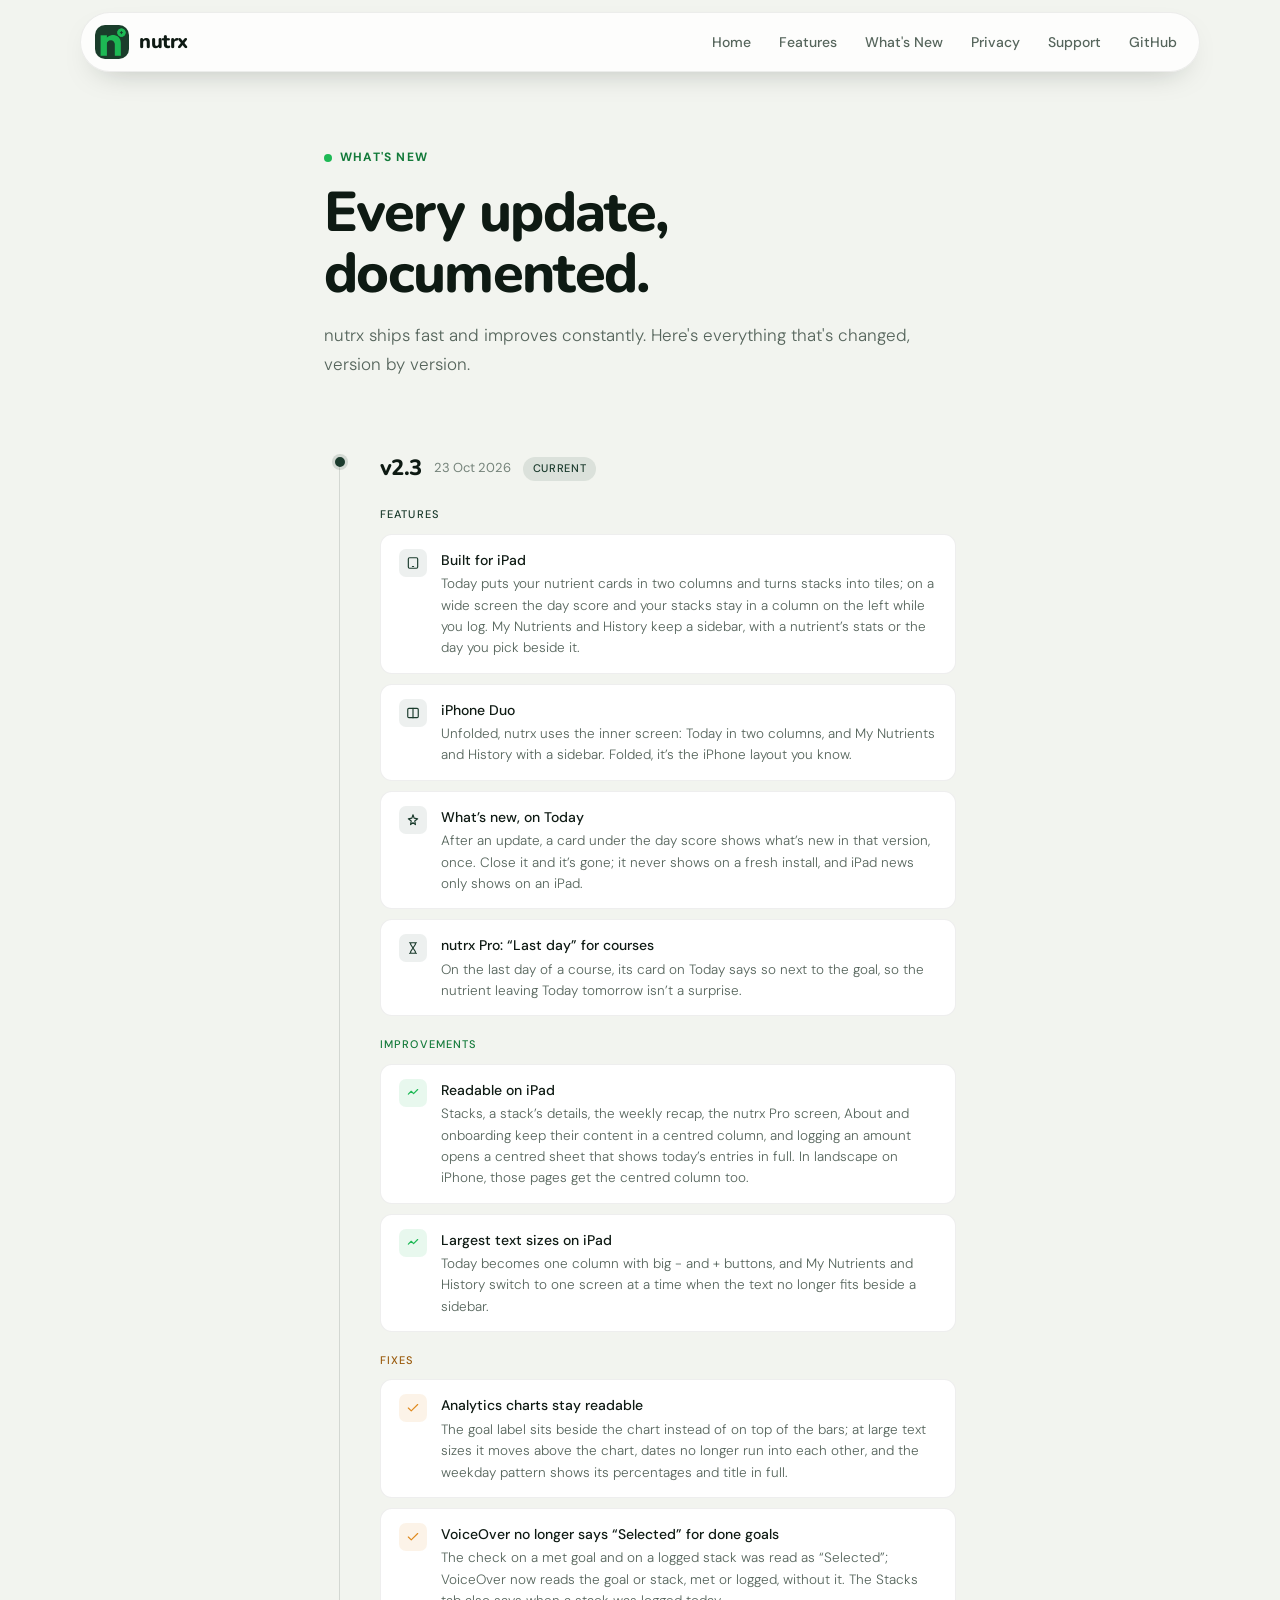
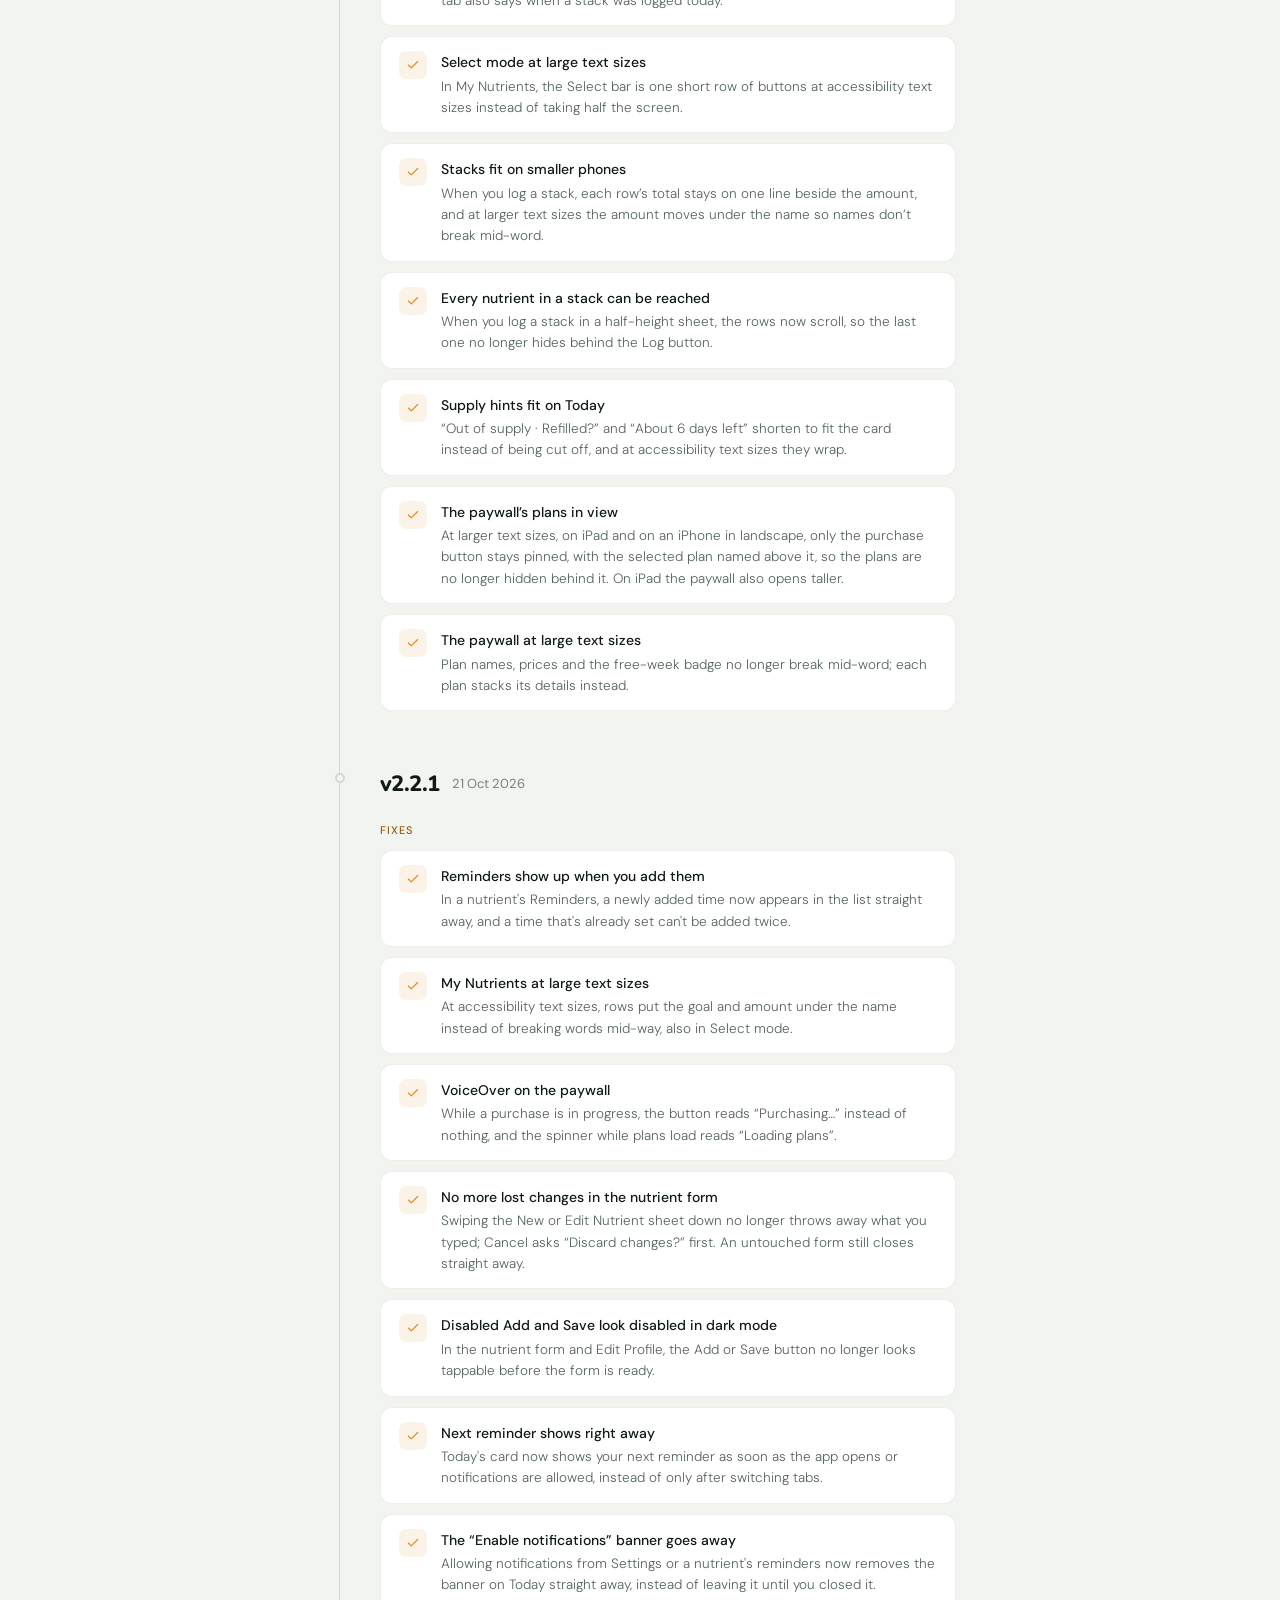
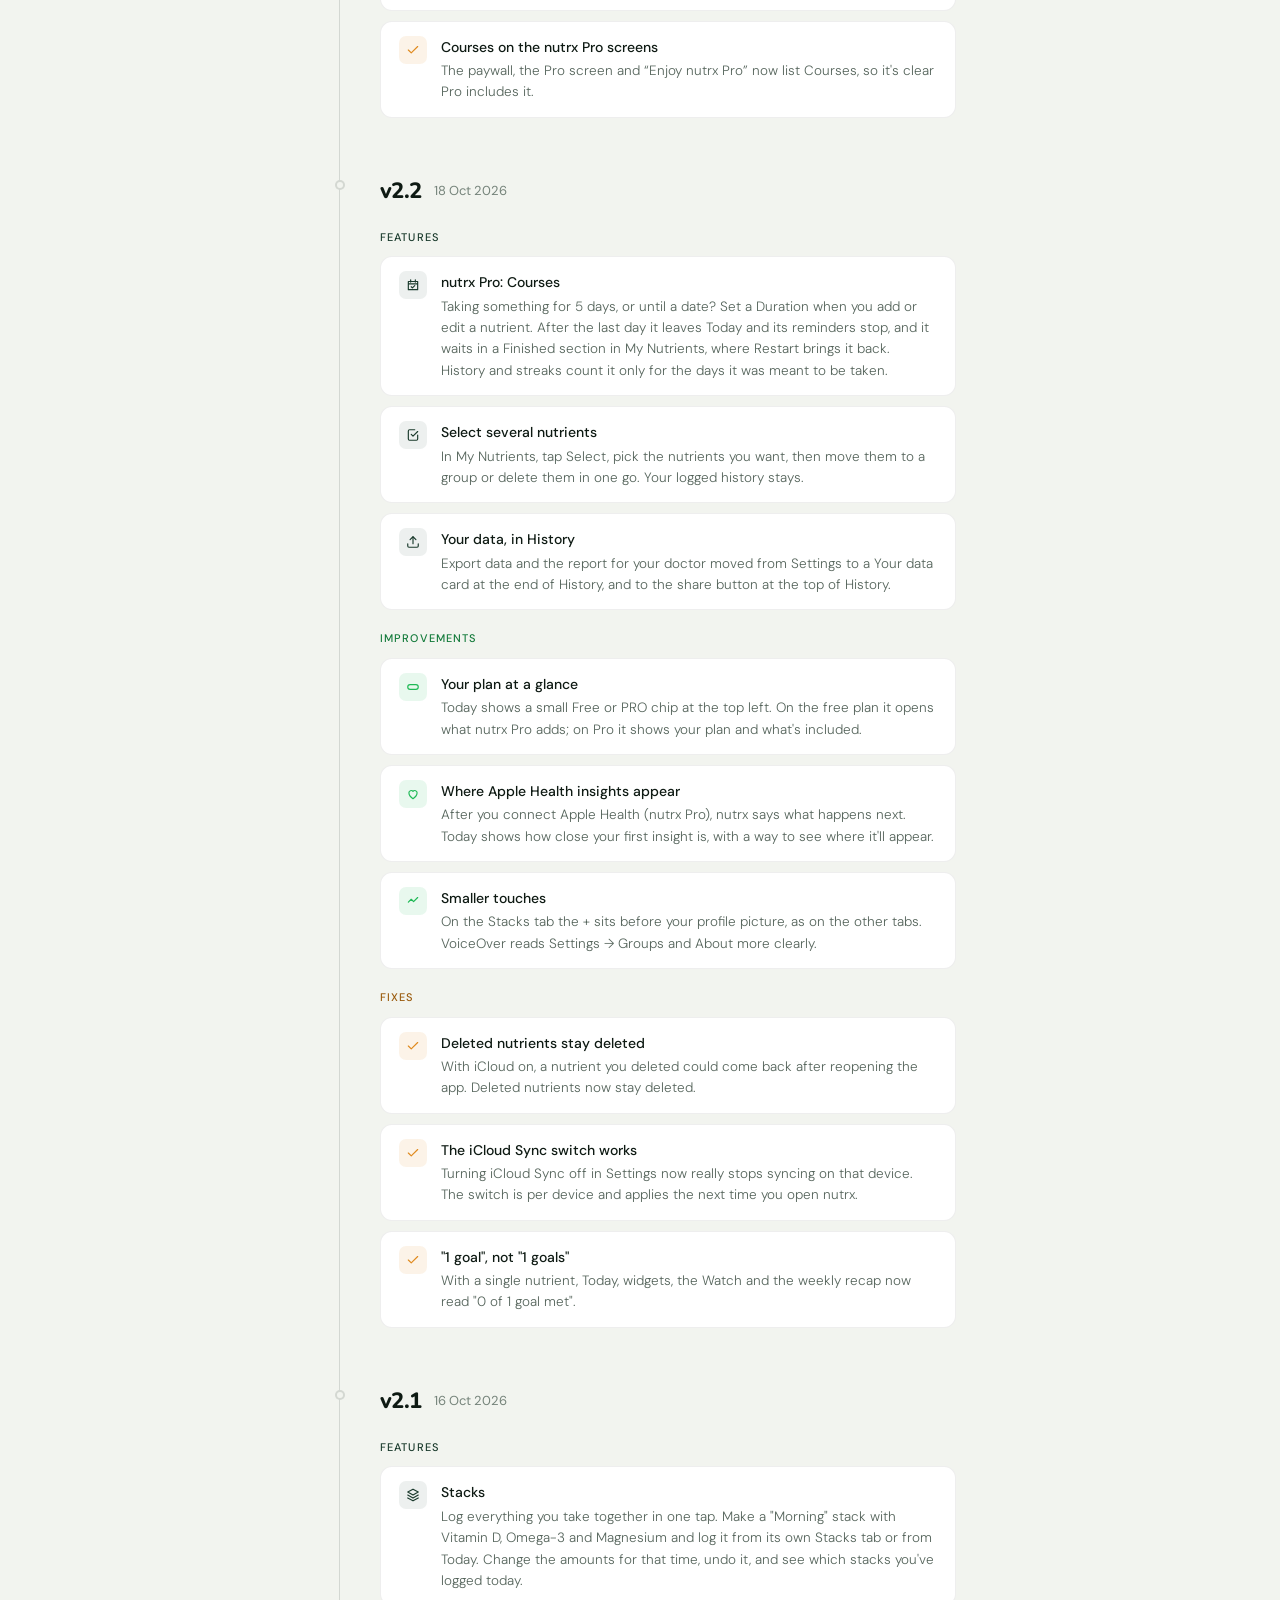
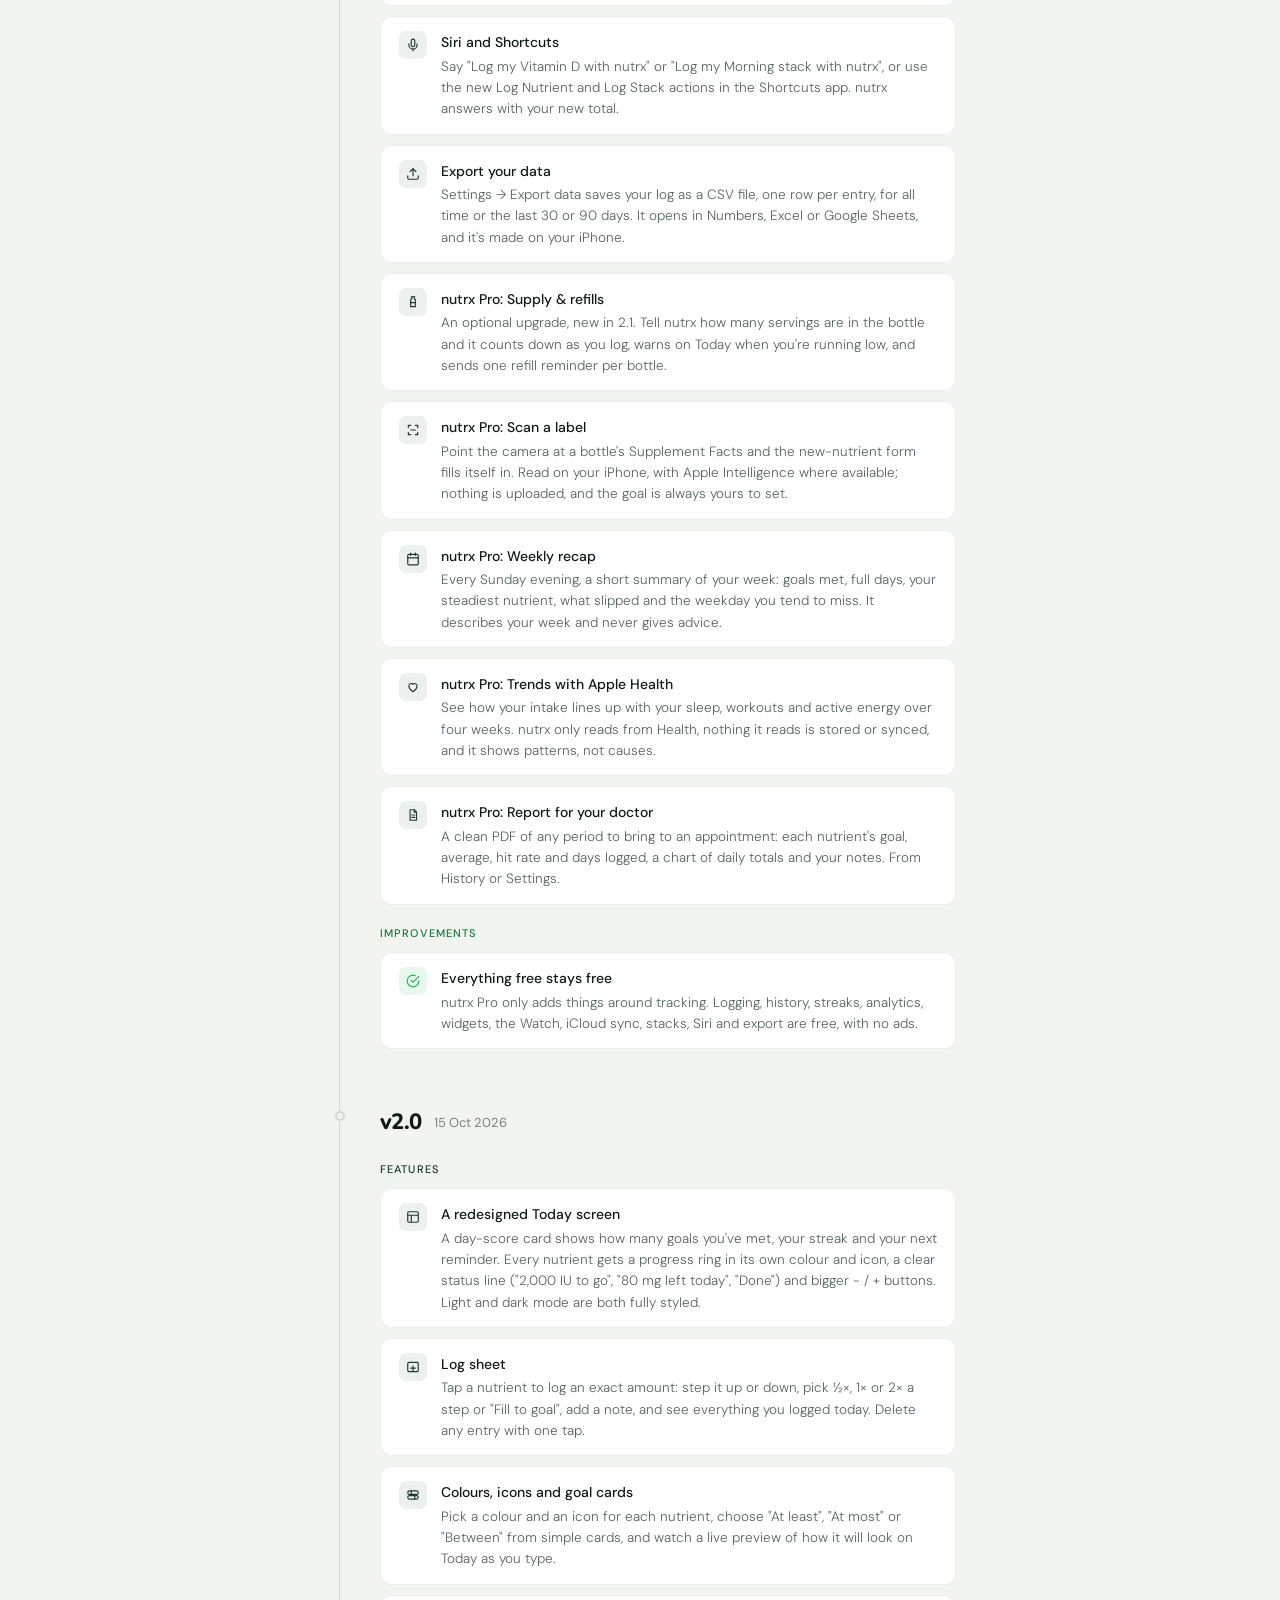
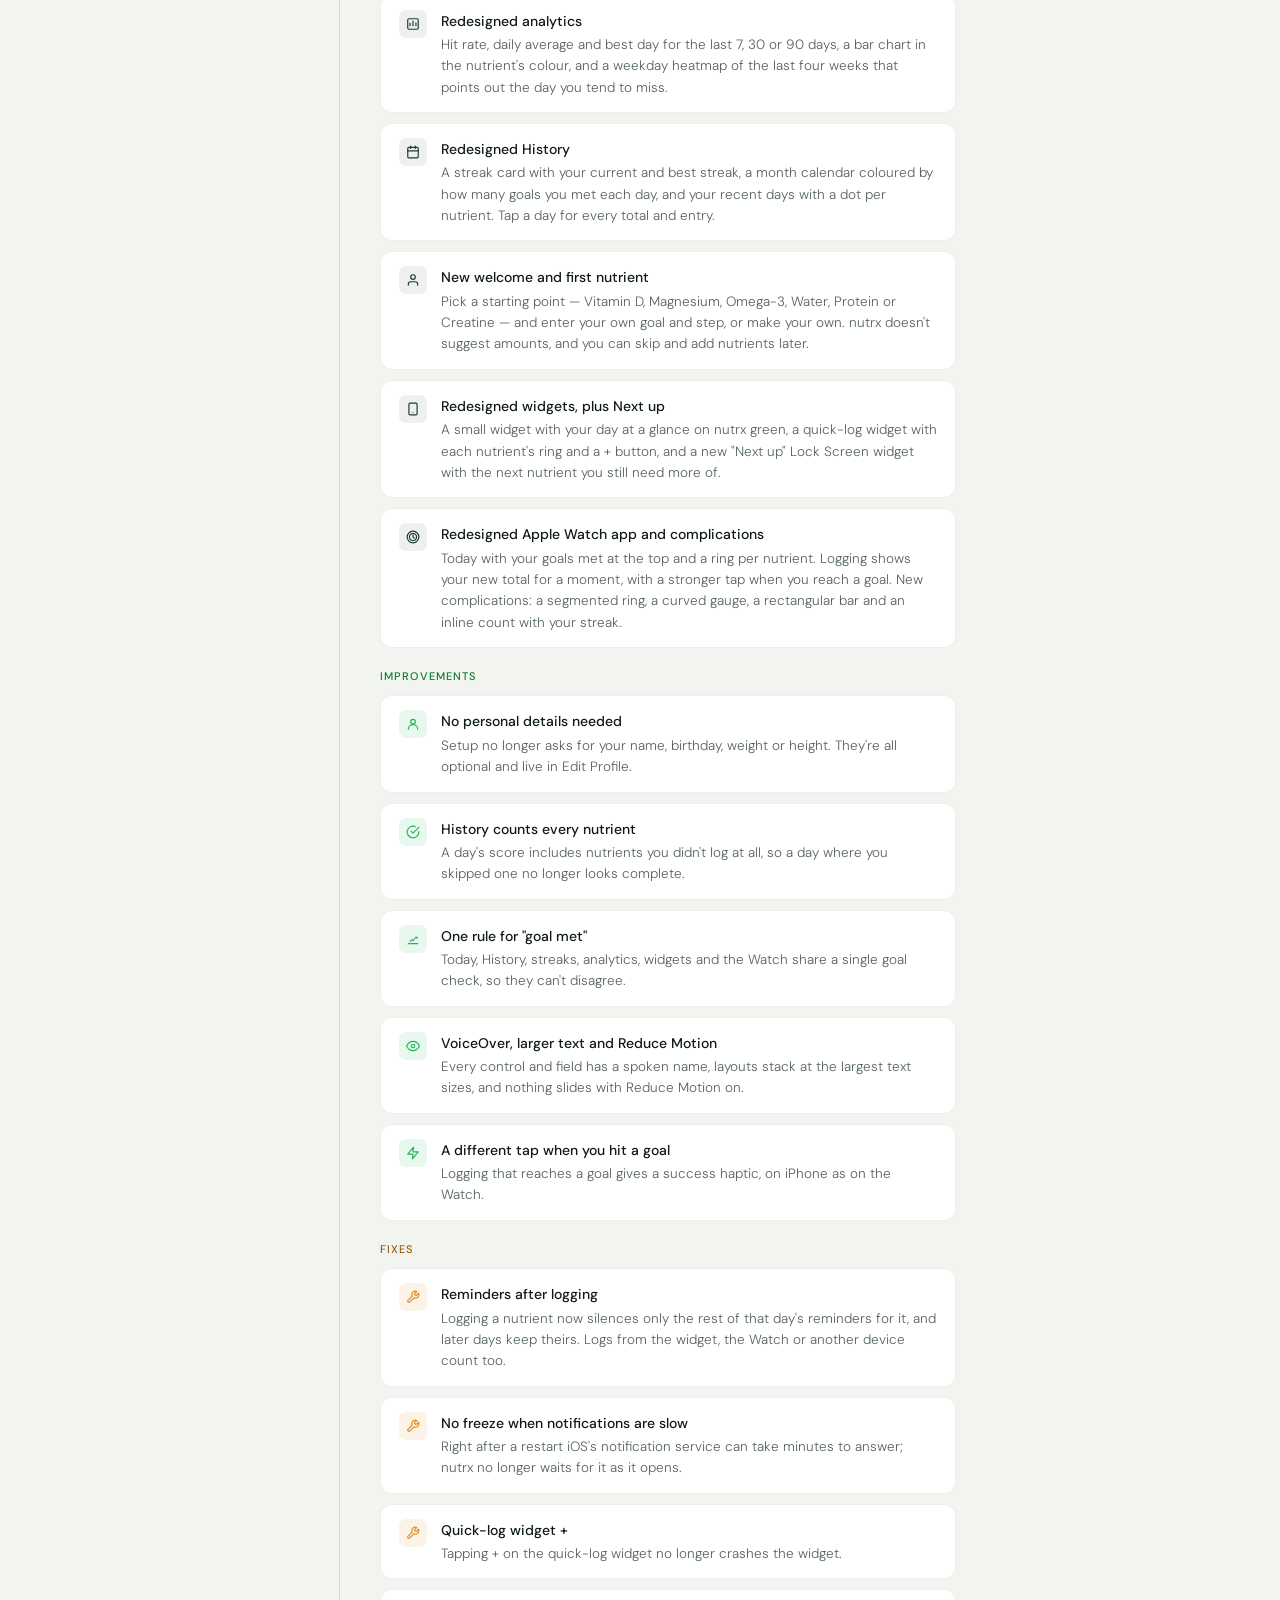
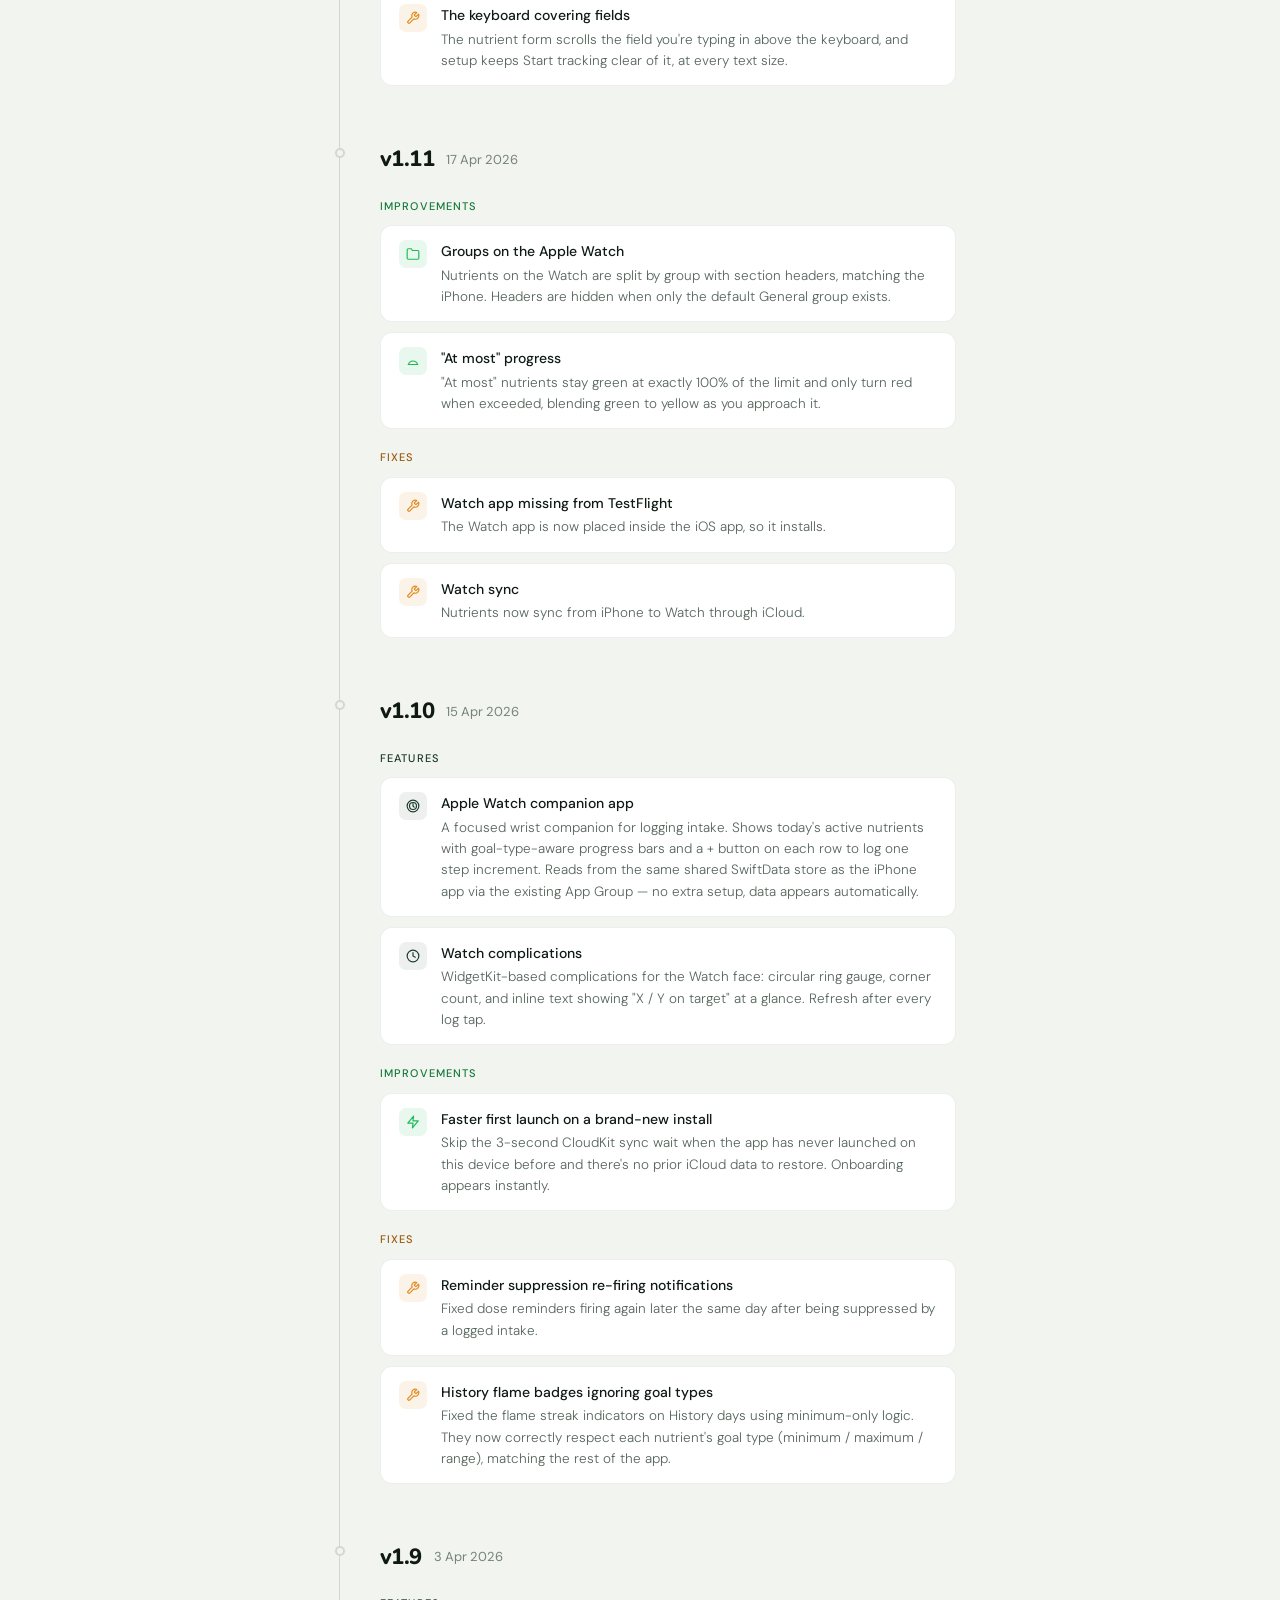
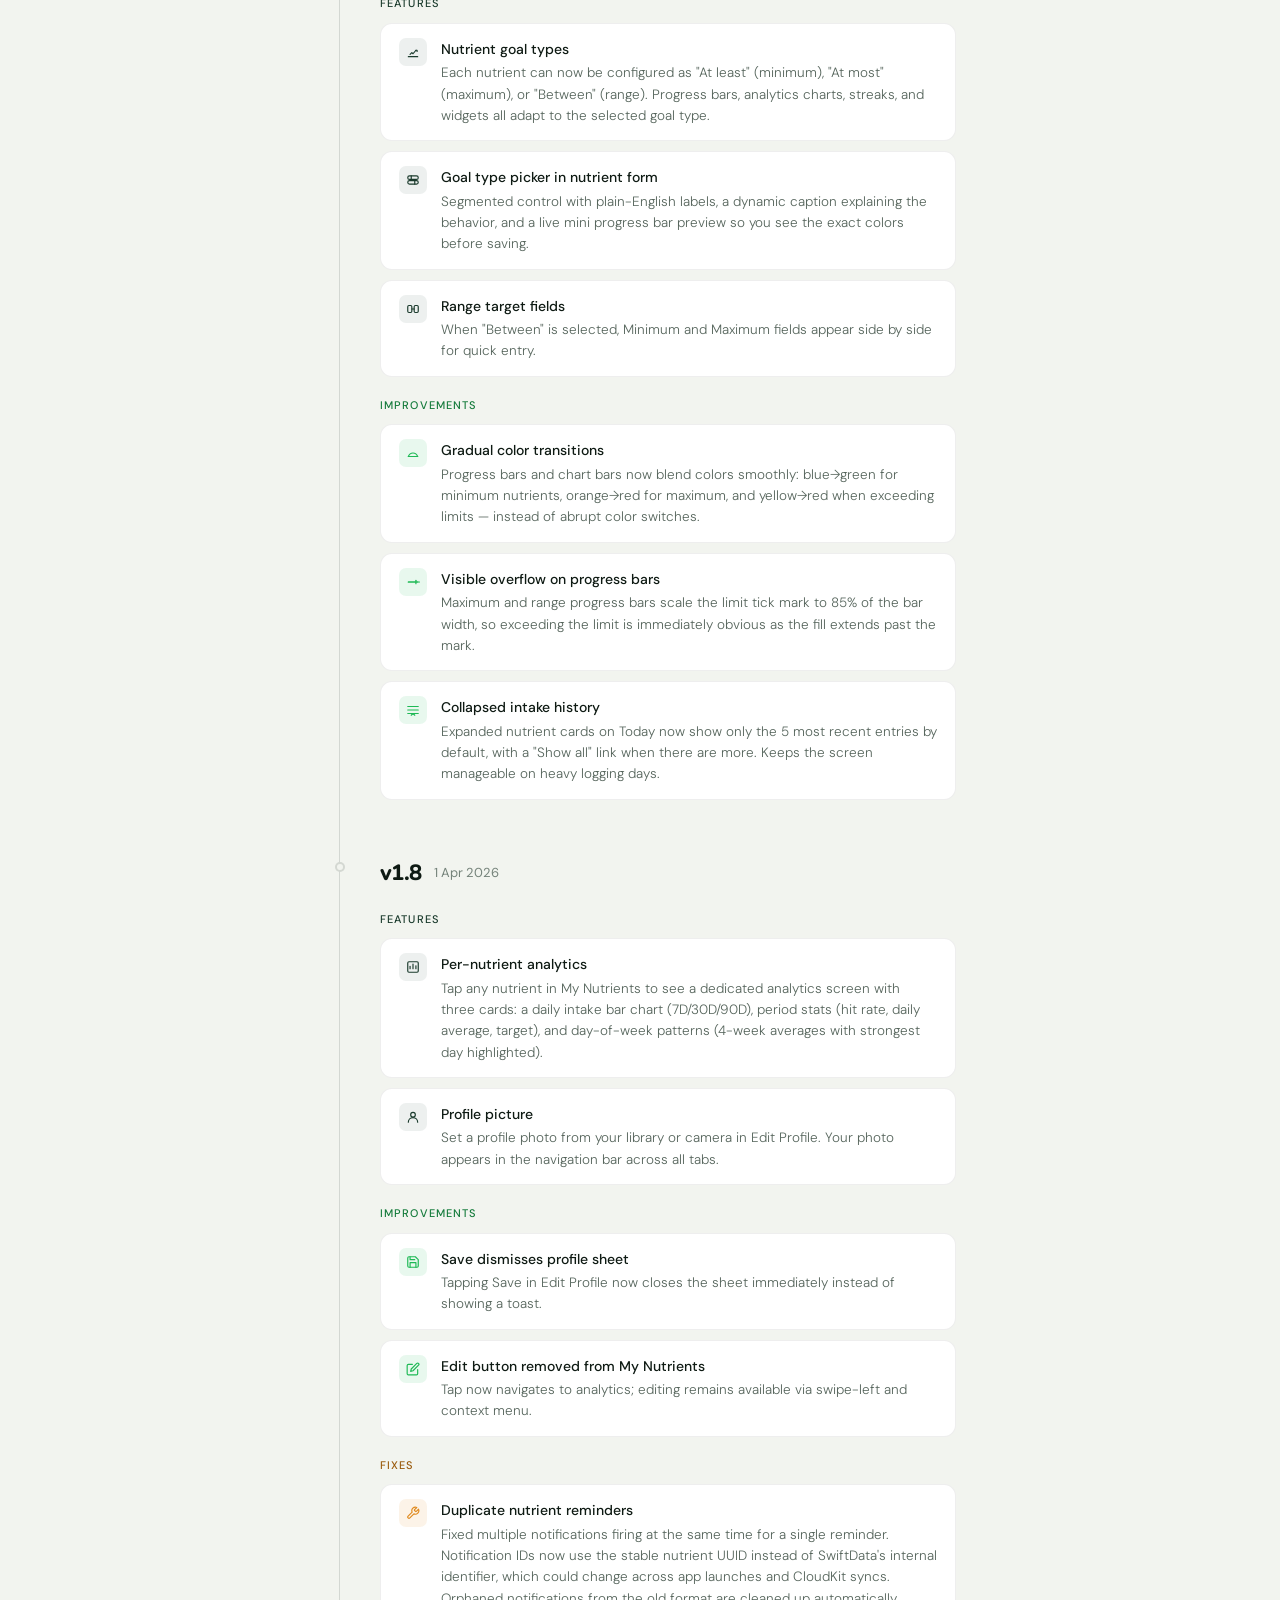
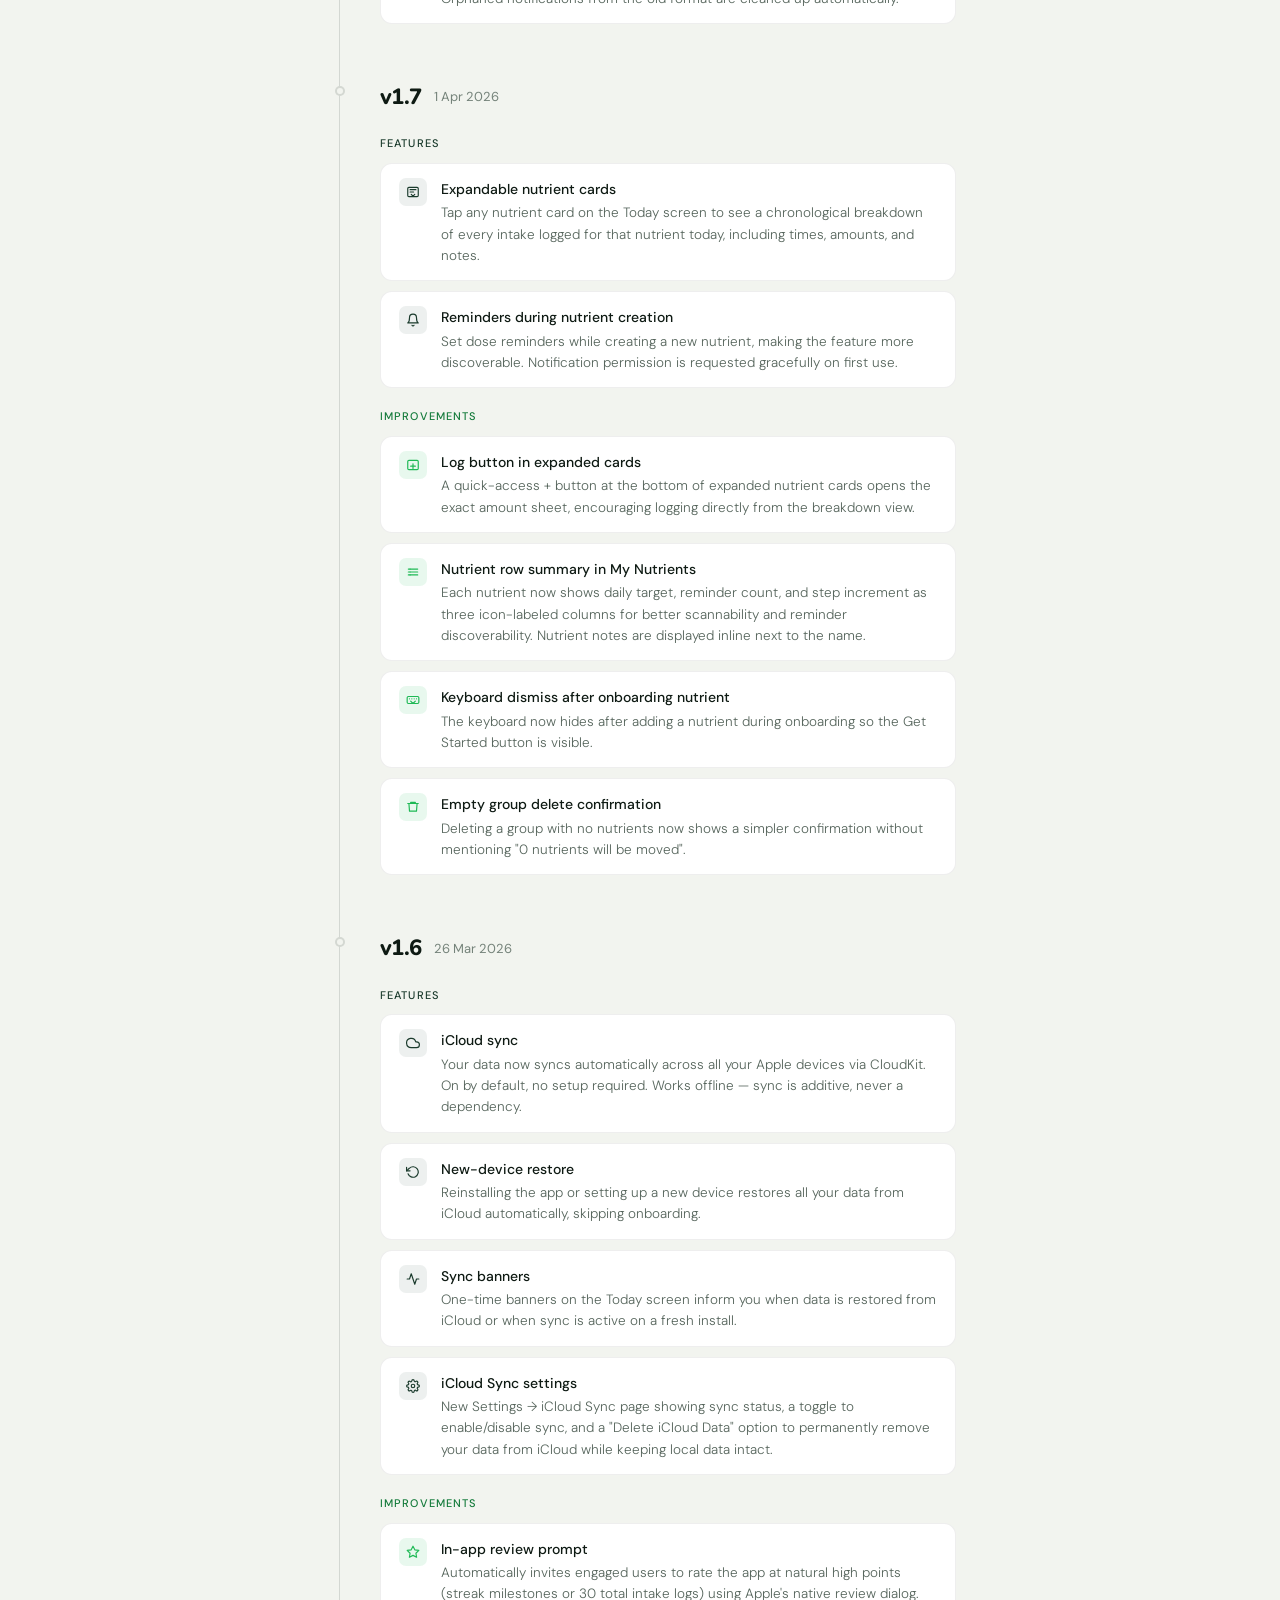
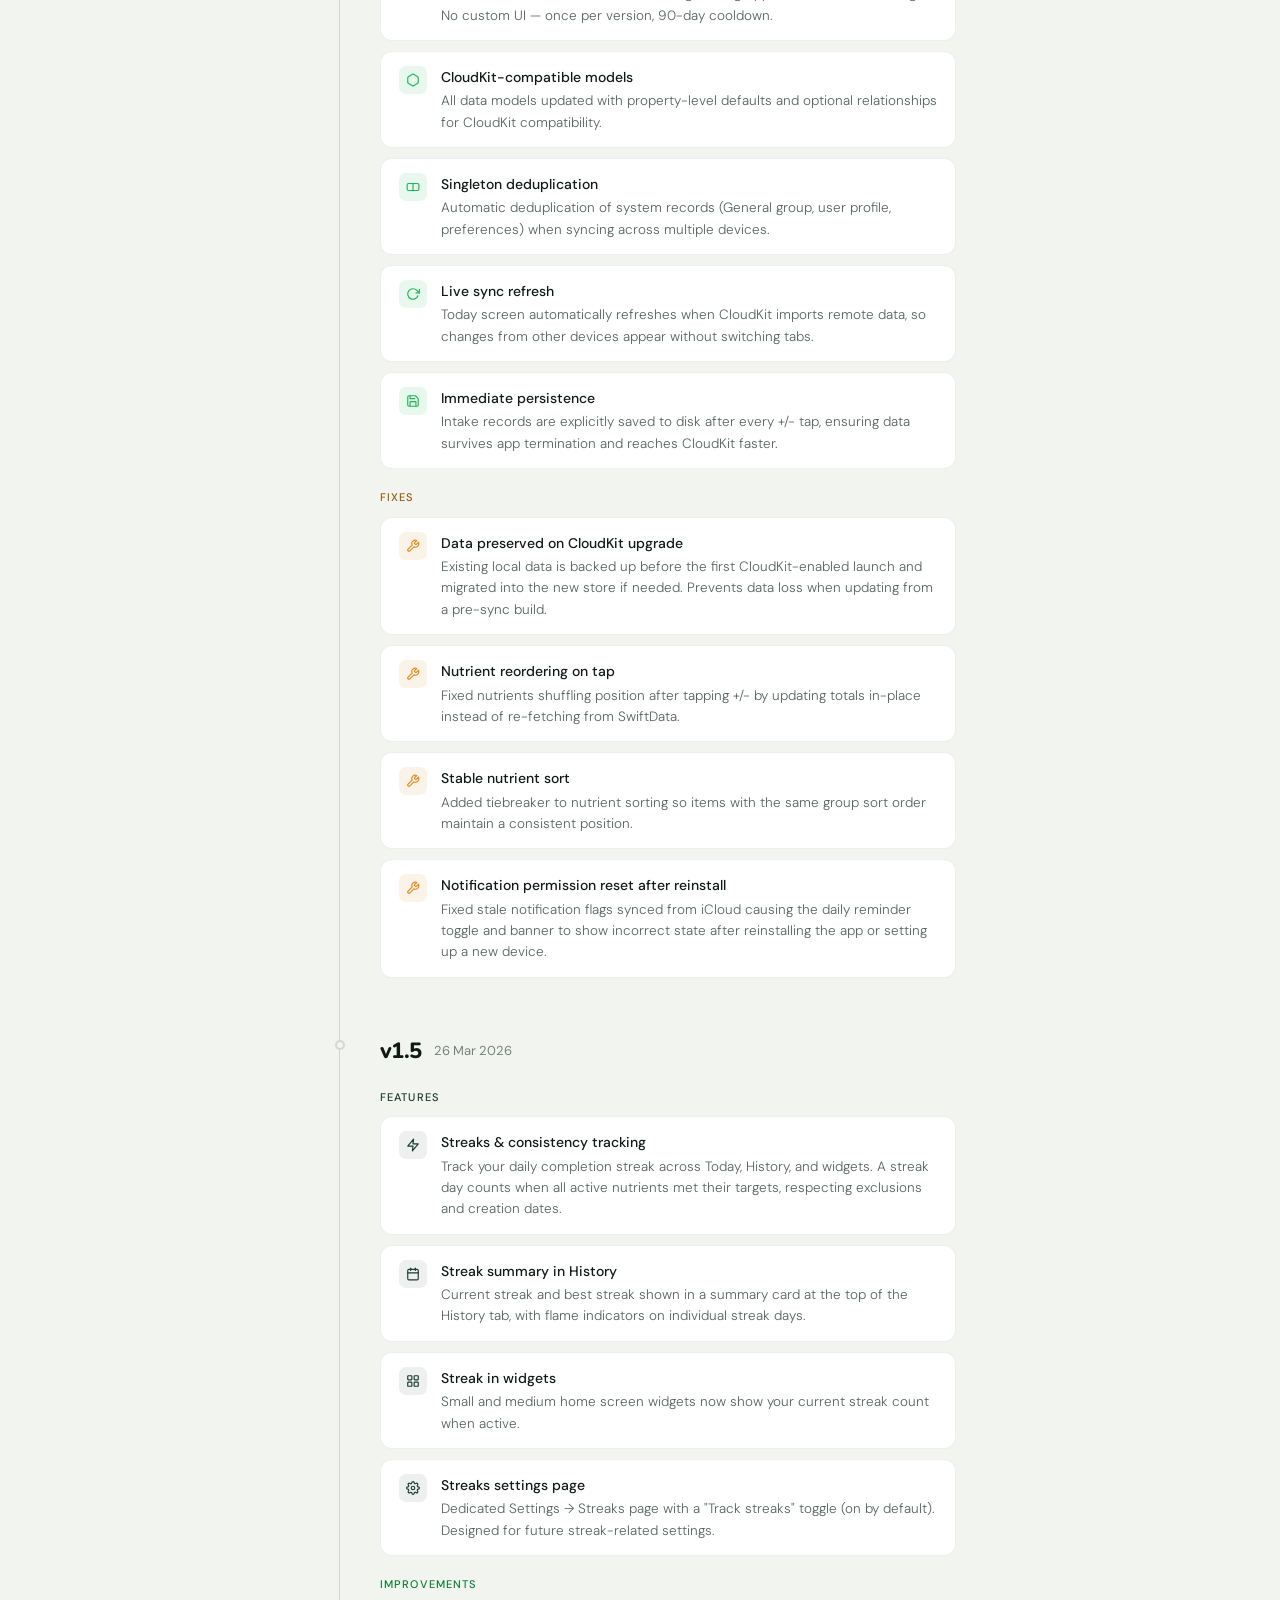
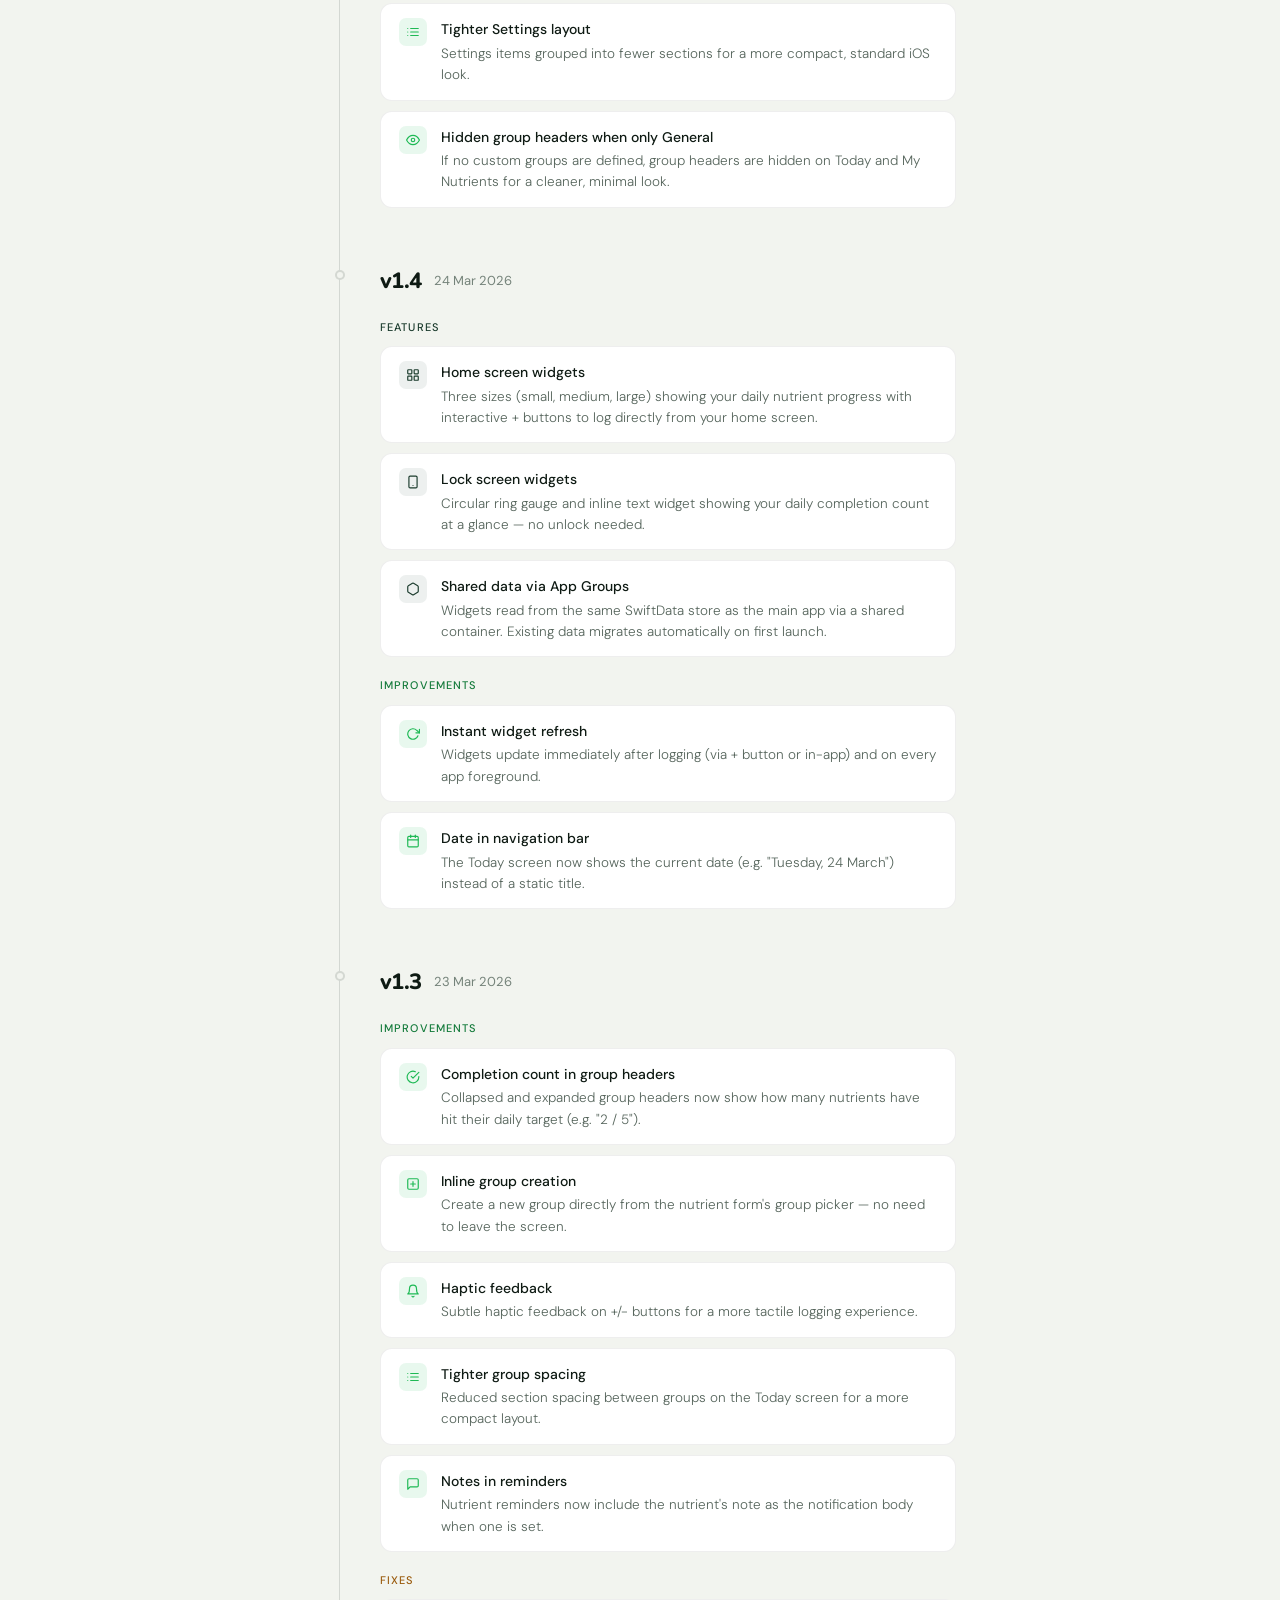
==== commit 5e9a8984: "nutrx 2.3: changelog and version Co-Authored-By: Claude Opus 5.5 <noreply@anthropic.com> Claude-Sess" ====
--- a/changelog.html
+++ b/changelog.html
@@ -246,9 +246,161 @@
       <div class="release-dot"></div>
       <div class="release-body">
         <div class="release-header">
+          <span class="release-version">v2.3</span>
+          <span class="release-date">23 Oct 2026</span>
+          <span class="release-badge badge-latest">Current</span>
+        </div>
+        <div class="change-groups">
+          <div>
+            <p class="change-group-label label-features">Features</p>
+            <div class="change-list">
+              <div class="change-item">
+                <div class="change-icon icon-feature">
+                  <svg viewBox="0 0 24 24" fill="none" stroke="#1B3B2D" stroke-width="2" stroke-linecap="round" stroke-linejoin="round"><rect x="4" y="3" width="16" height="18" rx="2"/><path d="M11 18h2"/></svg>
+                </div>
+                <div class="change-text">
+                  <p class="change-title">Built for iPad</p>
+                  <p class="change-desc">Today puts your nutrient cards in two columns and turns stacks into tiles; on a wide screen the day score and your stacks stay in a column on the left while you log. My Nutrients and History keep a sidebar, with a nutrient’s stats or the day you pick beside it.</p>
+                </div>
+              </div>
+              <div class="change-item">
+                <div class="change-icon icon-feature">
+                  <svg viewBox="0 0 24 24" fill="none" stroke="#1B3B2D" stroke-width="2" stroke-linecap="round" stroke-linejoin="round"><rect x="3" y="4" width="18" height="16" rx="2"/><path d="M12 4v16"/></svg>
+                </div>
+                <div class="change-text">
+                  <p class="change-title">iPhone Duo</p>
+                  <p class="change-desc">Unfolded, nutrx uses the inner screen: Today in two columns, and My Nutrients and History with a sidebar. Folded, it’s the iPhone layout you know.</p>
+                </div>
+              </div>
+              <div class="change-item">
+                <div class="change-icon icon-feature">
+                  <svg viewBox="0 0 24 24" fill="none" stroke="#1B3B2D" stroke-width="2" stroke-linecap="round" stroke-linejoin="round"><path d="M12 3l1.9 5.8L20 10l-5 3.6L16.2 20 12 16.6 7.8 20 9 13.6 4 10l6.1-1.2z"/></svg>
+                </div>
+                <div class="change-text">
+                  <p class="change-title">What’s new, on Today</p>
+                  <p class="change-desc">After an update, a card under the day score shows what’s new in that version, once. Close it and it’s gone; it never shows on a fresh install, and iPad news only shows on an iPad.</p>
+                </div>
+              </div>
+              <div class="change-item">
+                <div class="change-icon icon-feature">
+                  <svg viewBox="0 0 24 24" fill="none" stroke="#1B3B2D" stroke-width="2" stroke-linecap="round" stroke-linejoin="round"><path d="M6 3h12M6 21h12M8 3v3l4 6-4 6v3M16 3v3l-4 6 4 6v3"/></svg>
+                </div>
+                <div class="change-text">
+                  <p class="change-title">nutrx Pro: “Last day” for courses</p>
+                  <p class="change-desc">On the last day of a course, its card on Today says so next to the goal, so the nutrient leaving Today tomorrow isn’t a surprise.</p>
+                </div>
+              </div>
+            </div>
+          </div>
+          <div>
+            <p class="change-group-label label-improvements">Improvements</p>
+            <div class="change-list">
+              <div class="change-item">
+                <div class="change-icon icon-improvement">
+                  <svg viewBox="0 0 24 24" fill="none" stroke="#1EB955" stroke-width="2" stroke-linecap="round" stroke-linejoin="round"><polyline points="4 14 9 9 13 13 20 6"/></svg>
+                </div>
+                <div class="change-text">
+                  <p class="change-title">Readable on iPad</p>
+                  <p class="change-desc">Stacks, a stack’s details, the weekly recap, the nutrx Pro screen, About and onboarding keep their content in a centred column, and logging an amount opens a centred sheet that shows today’s entries in full. In landscape on iPhone, those pages get the centred column too.</p>
+                </div>
+              </div>
+              <div class="change-item">
+                <div class="change-icon icon-improvement">
+                  <svg viewBox="0 0 24 24" fill="none" stroke="#1EB955" stroke-width="2" stroke-linecap="round" stroke-linejoin="round"><polyline points="4 14 9 9 13 13 20 6"/></svg>
+                </div>
+                <div class="change-text">
+                  <p class="change-title">Largest text sizes on iPad</p>
+                  <p class="change-desc">Today becomes one column with big − and + buttons, and My Nutrients and History switch to one screen at a time when the text no longer fits beside a sidebar.</p>
+                </div>
+              </div>
+            </div>
+          </div>
+          <div>
+            <p class="change-group-label label-fixes">Fixes</p>
+            <div class="change-list">
+              <div class="change-item">
+                <div class="change-icon icon-fix">
+                  <svg viewBox="0 0 24 24" fill="none" stroke="#E08A1E" stroke-width="2" stroke-linecap="round" stroke-linejoin="round"><path d="M20 6L9 17l-5-5"/></svg>
+                </div>
+                <div class="change-text">
+                  <p class="change-title">Analytics charts stay readable</p>
+                  <p class="change-desc">The goal label sits beside the chart instead of on top of the bars; at large text sizes it moves above the chart, dates no longer run into each other, and the weekday pattern shows its percentages and title in full.</p>
+                </div>
+              </div>
+              <div class="change-item">
+                <div class="change-icon icon-fix">
+                  <svg viewBox="0 0 24 24" fill="none" stroke="#E08A1E" stroke-width="2" stroke-linecap="round" stroke-linejoin="round"><path d="M20 6L9 17l-5-5"/></svg>
+                </div>
+                <div class="change-text">
+                  <p class="change-title">VoiceOver no longer says “Selected” for done goals</p>
+                  <p class="change-desc">The check on a met goal and on a logged stack was read as “Selected”; VoiceOver now reads the goal or stack, met or logged, without it. The Stacks tab also says when a stack was logged today.</p>
+                </div>
+              </div>
+              <div class="change-item">
+                <div class="change-icon icon-fix">
+                  <svg viewBox="0 0 24 24" fill="none" stroke="#E08A1E" stroke-width="2" stroke-linecap="round" stroke-linejoin="round"><path d="M20 6L9 17l-5-5"/></svg>
+                </div>
+                <div class="change-text">
+                  <p class="change-title">Select mode at large text sizes</p>
+                  <p class="change-desc">In My Nutrients, the Select bar is one short row of buttons at accessibility text sizes instead of taking half the screen.</p>
+                </div>
+              </div>
+              <div class="change-item">
+                <div class="change-icon icon-fix">
+                  <svg viewBox="0 0 24 24" fill="none" stroke="#E08A1E" stroke-width="2" stroke-linecap="round" stroke-linejoin="round"><path d="M20 6L9 17l-5-5"/></svg>
+                </div>
+                <div class="change-text">
+                  <p class="change-title">Stacks fit on smaller phones</p>
+                  <p class="change-desc">When you log a stack, each row’s total stays on one line beside the amount, and at larger text sizes the amount moves under the name so names don’t break mid-word.</p>
+                </div>
+              </div>
+              <div class="change-item">
+                <div class="change-icon icon-fix">
+                  <svg viewBox="0 0 24 24" fill="none" stroke="#E08A1E" stroke-width="2" stroke-linecap="round" stroke-linejoin="round"><path d="M20 6L9 17l-5-5"/></svg>
+                </div>
+                <div class="change-text">
+                  <p class="change-title">Every nutrient in a stack can be reached</p>
+                  <p class="change-desc">When you log a stack in a half-height sheet, the rows now scroll, so the last one no longer hides behind the Log button.</p>
+                </div>
+              </div>
+              <div class="change-item">
+                <div class="change-icon icon-fix">
+                  <svg viewBox="0 0 24 24" fill="none" stroke="#E08A1E" stroke-width="2" stroke-linecap="round" stroke-linejoin="round"><path d="M20 6L9 17l-5-5"/></svg>
+                </div>
+                <div class="change-text">
+                  <p class="change-title">Supply hints fit on Today</p>
+                  <p class="change-desc">“Out of supply · Refilled?” and “About 6 days left” shorten to fit the card instead of being cut off, and at accessibility text sizes they wrap.</p>
+                </div>
+              </div>
+              <div class="change-item">
+                <div class="change-icon icon-fix">
+                  <svg viewBox="0 0 24 24" fill="none" stroke="#E08A1E" stroke-width="2" stroke-linecap="round" stroke-linejoin="round"><path d="M20 6L9 17l-5-5"/></svg>
+                </div>
+                <div class="change-text">
+                  <p class="change-title">The paywall’s plans in view</p>
+                  <p class="change-desc">At larger text sizes, on iPad and on an iPhone in landscape, only the purchase button stays pinned, with the selected plan named above it, so the plans are no longer hidden behind it. On iPad the paywall also opens taller.</p>
+                </div>
+              </div>
+              <div class="change-item">
+                <div class="change-icon icon-fix">
+                  <svg viewBox="0 0 24 24" fill="none" stroke="#E08A1E" stroke-width="2" stroke-linecap="round" stroke-linejoin="round"><path d="M20 6L9 17l-5-5"/></svg>
+                </div>
+                <div class="change-text">
+                  <p class="change-title">The paywall at large text sizes</p>
+                  <p class="change-desc">Plan names, prices and the free-week badge no longer break mid-word; each plan stacks its details instead.</p>
+                </div>
+              </div>
+            </div>
+          </div>
+        </div>
+      </div>
+    </div>
+    <div class="release">
+      <div class="release-dot"></div>
+      <div class="release-body">
+        <div class="release-header">
           <span class="release-version">v2.2.1</span>
           <span class="release-date">21 Oct 2026</span>
-          <span class="release-badge badge-latest">Current</span>
         </div>
         <div class="change-groups">
           <div>
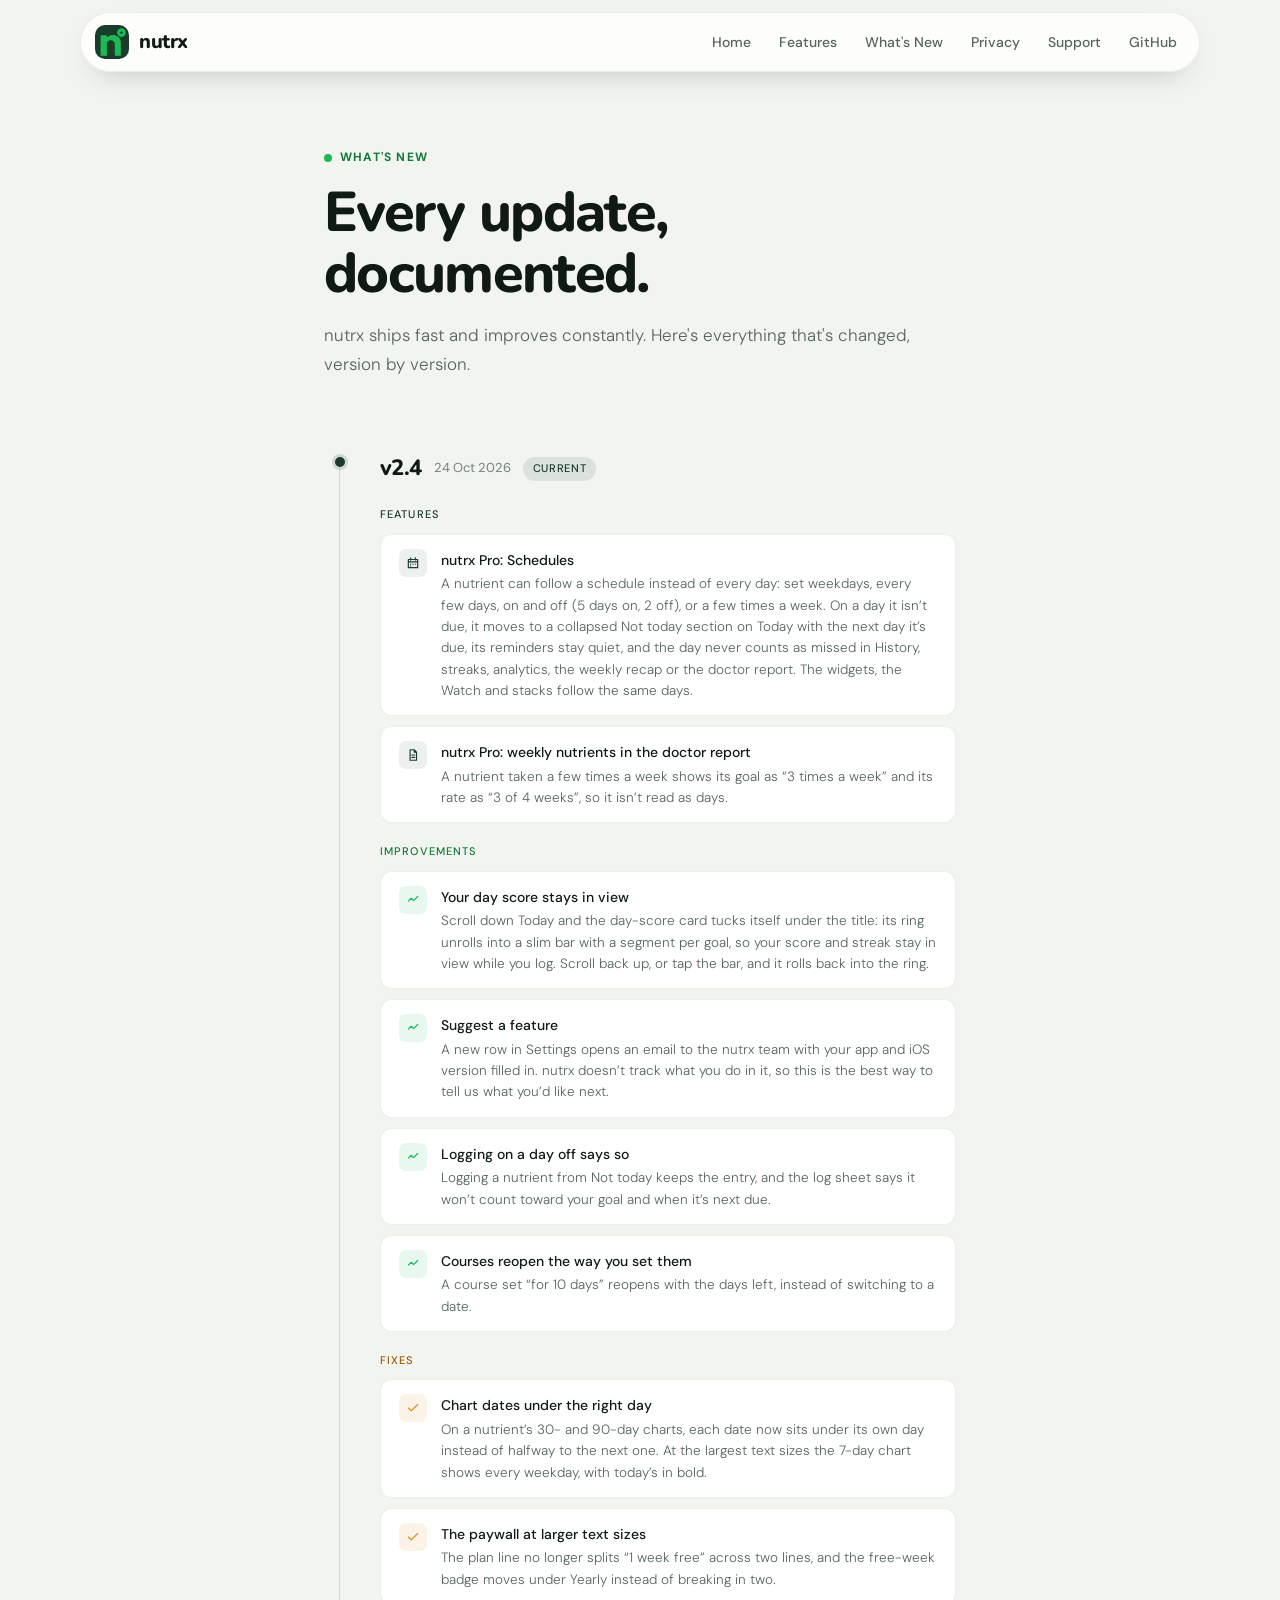
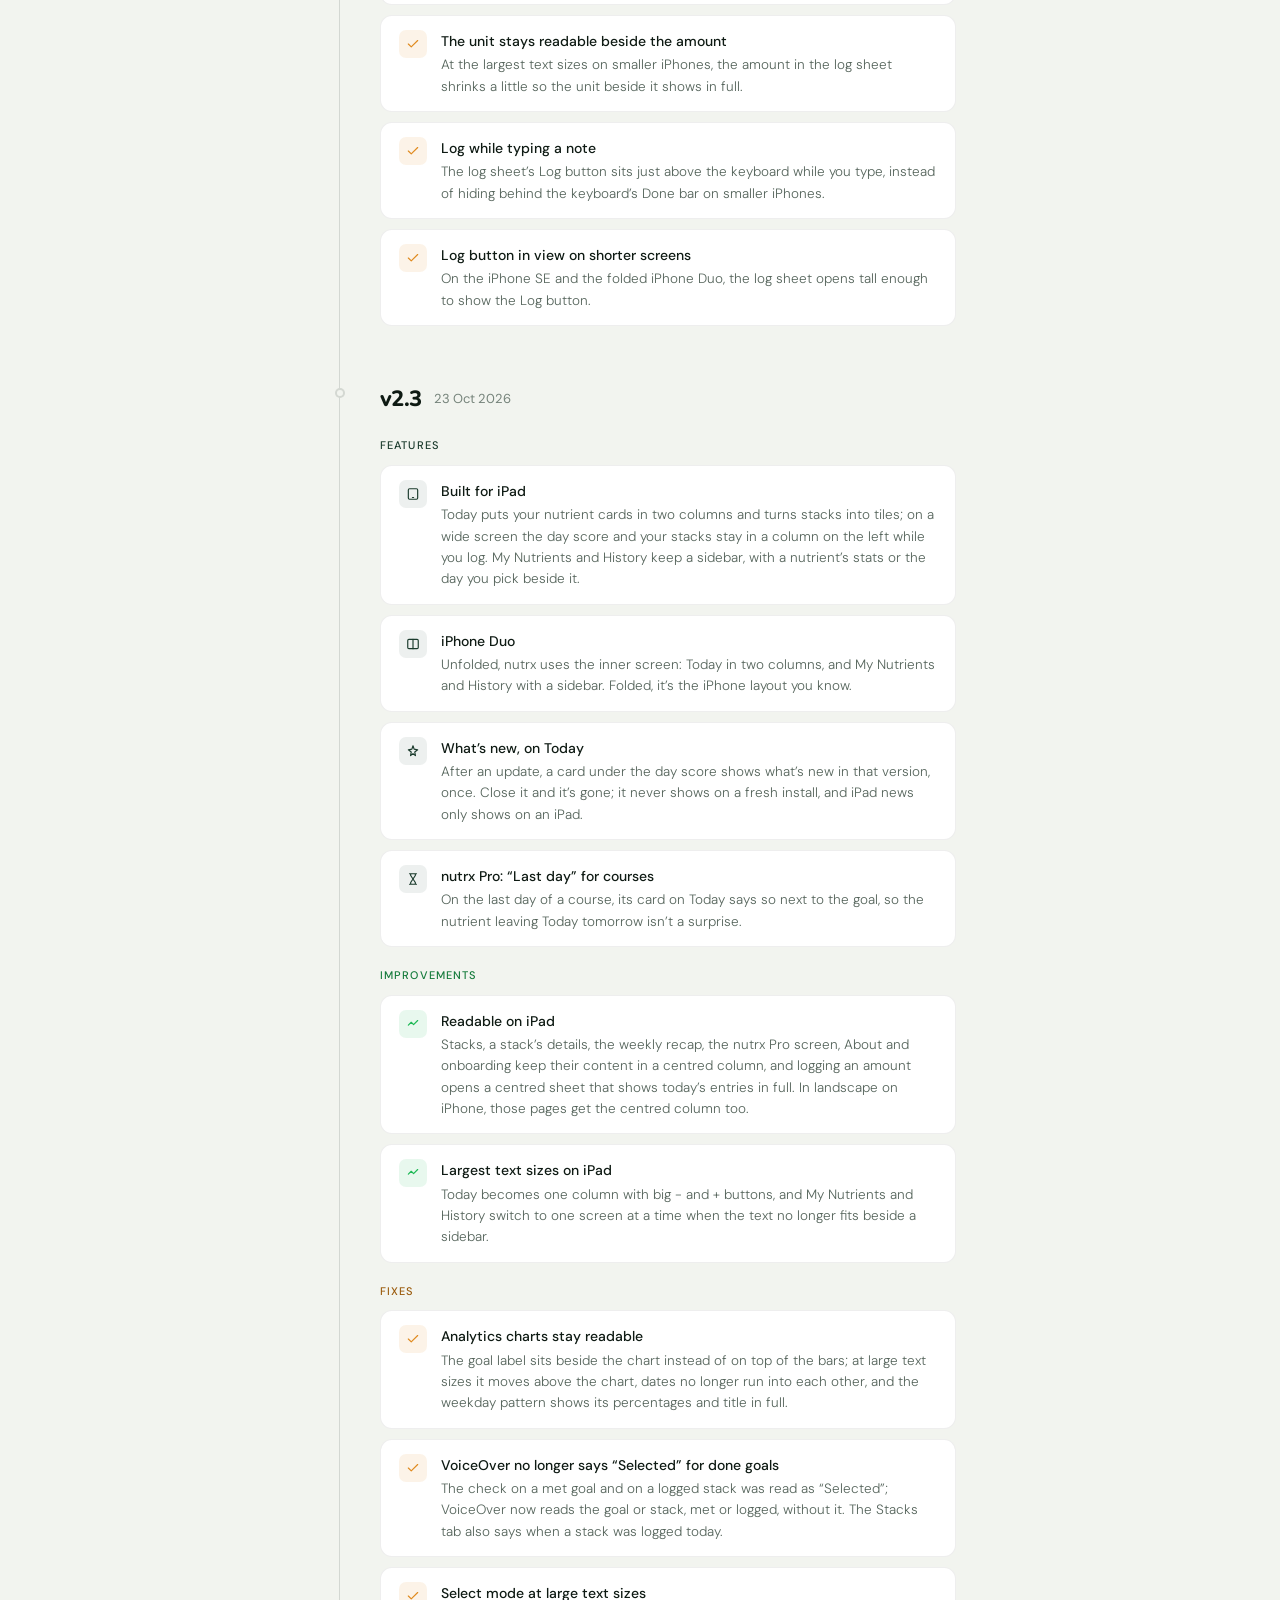
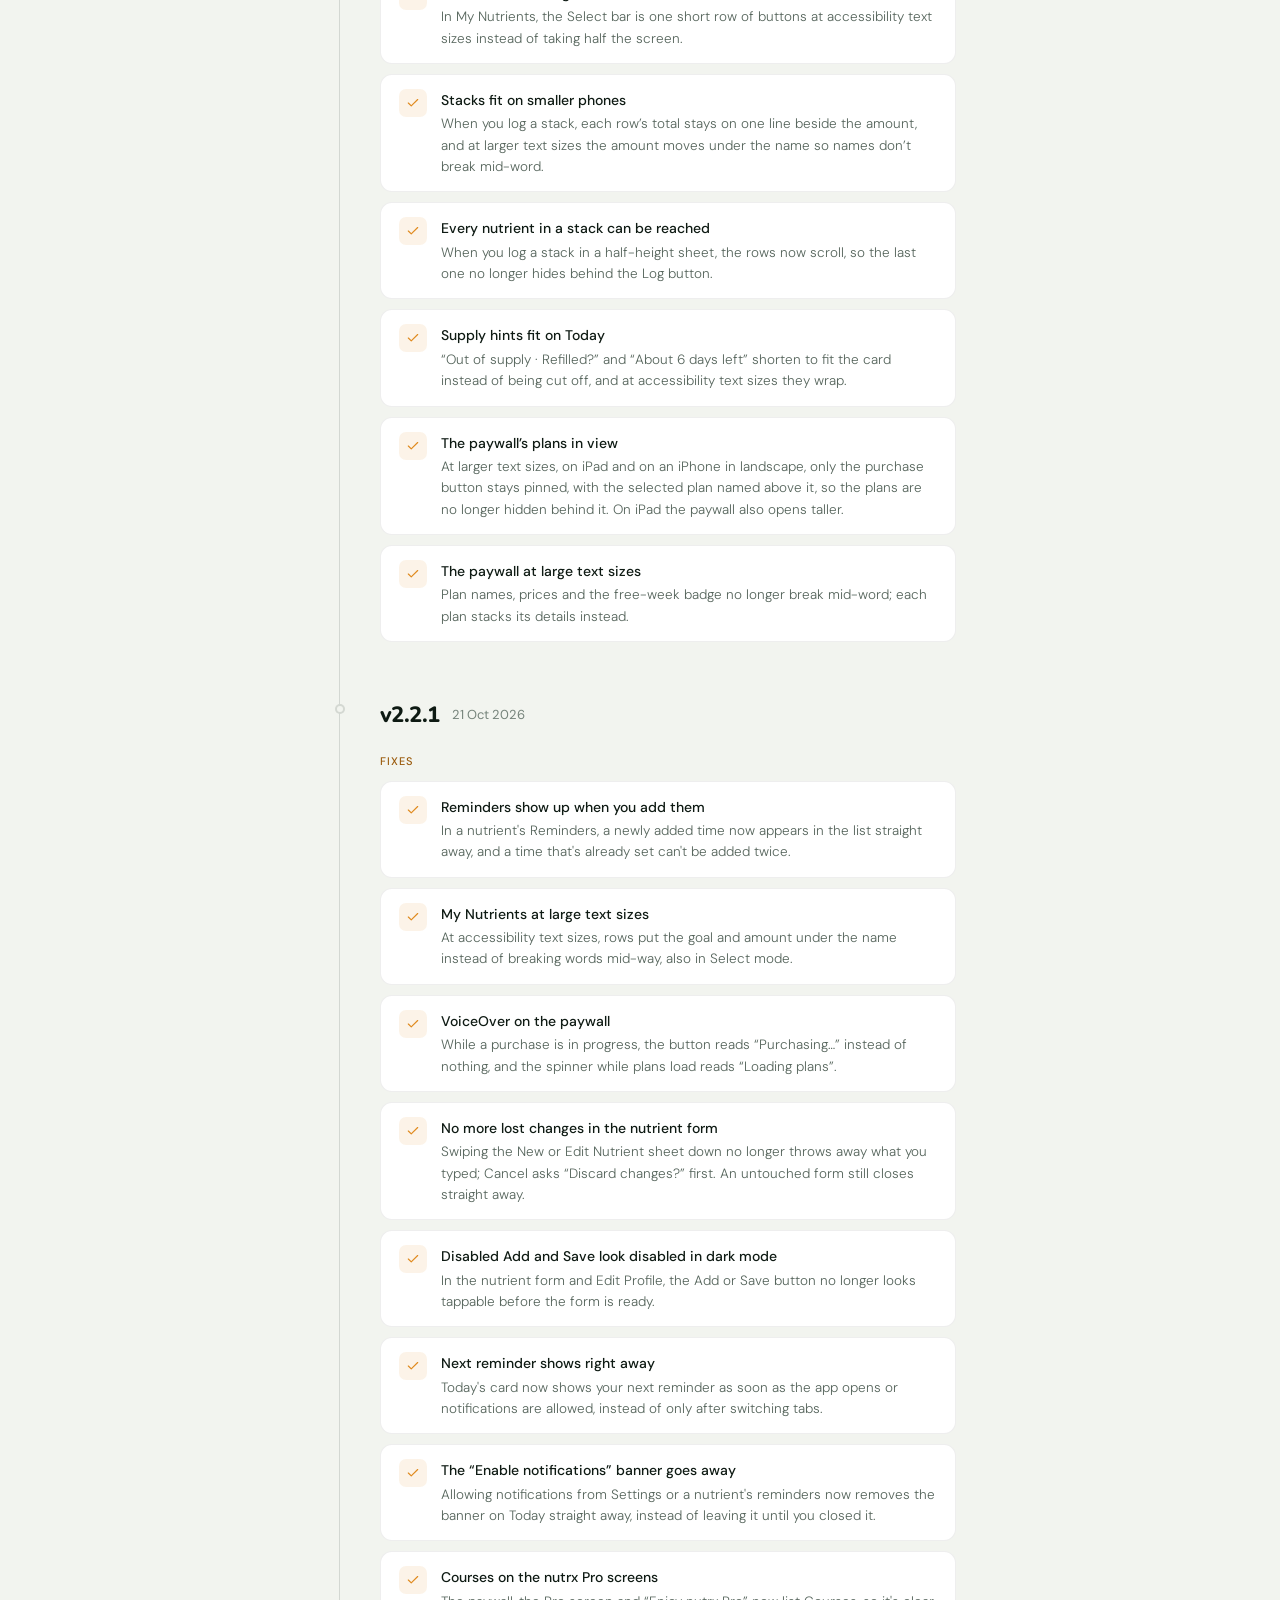
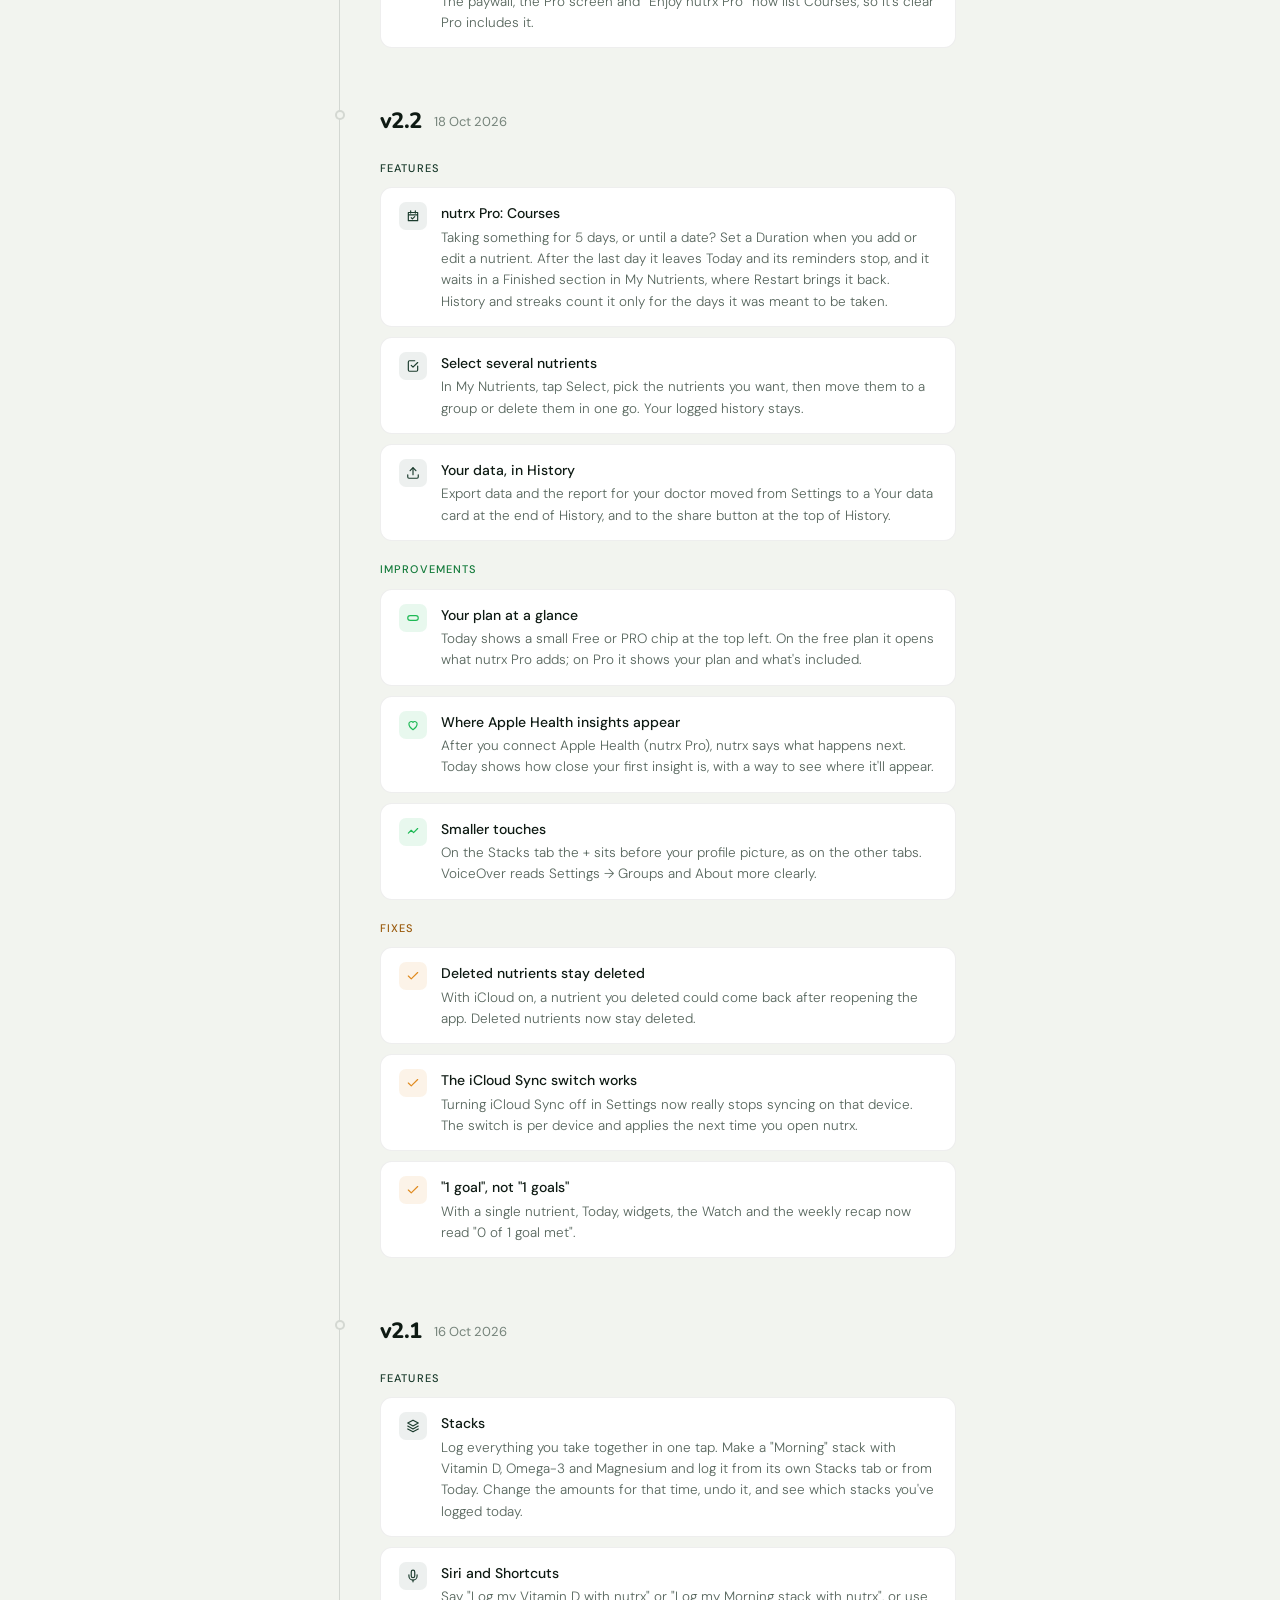
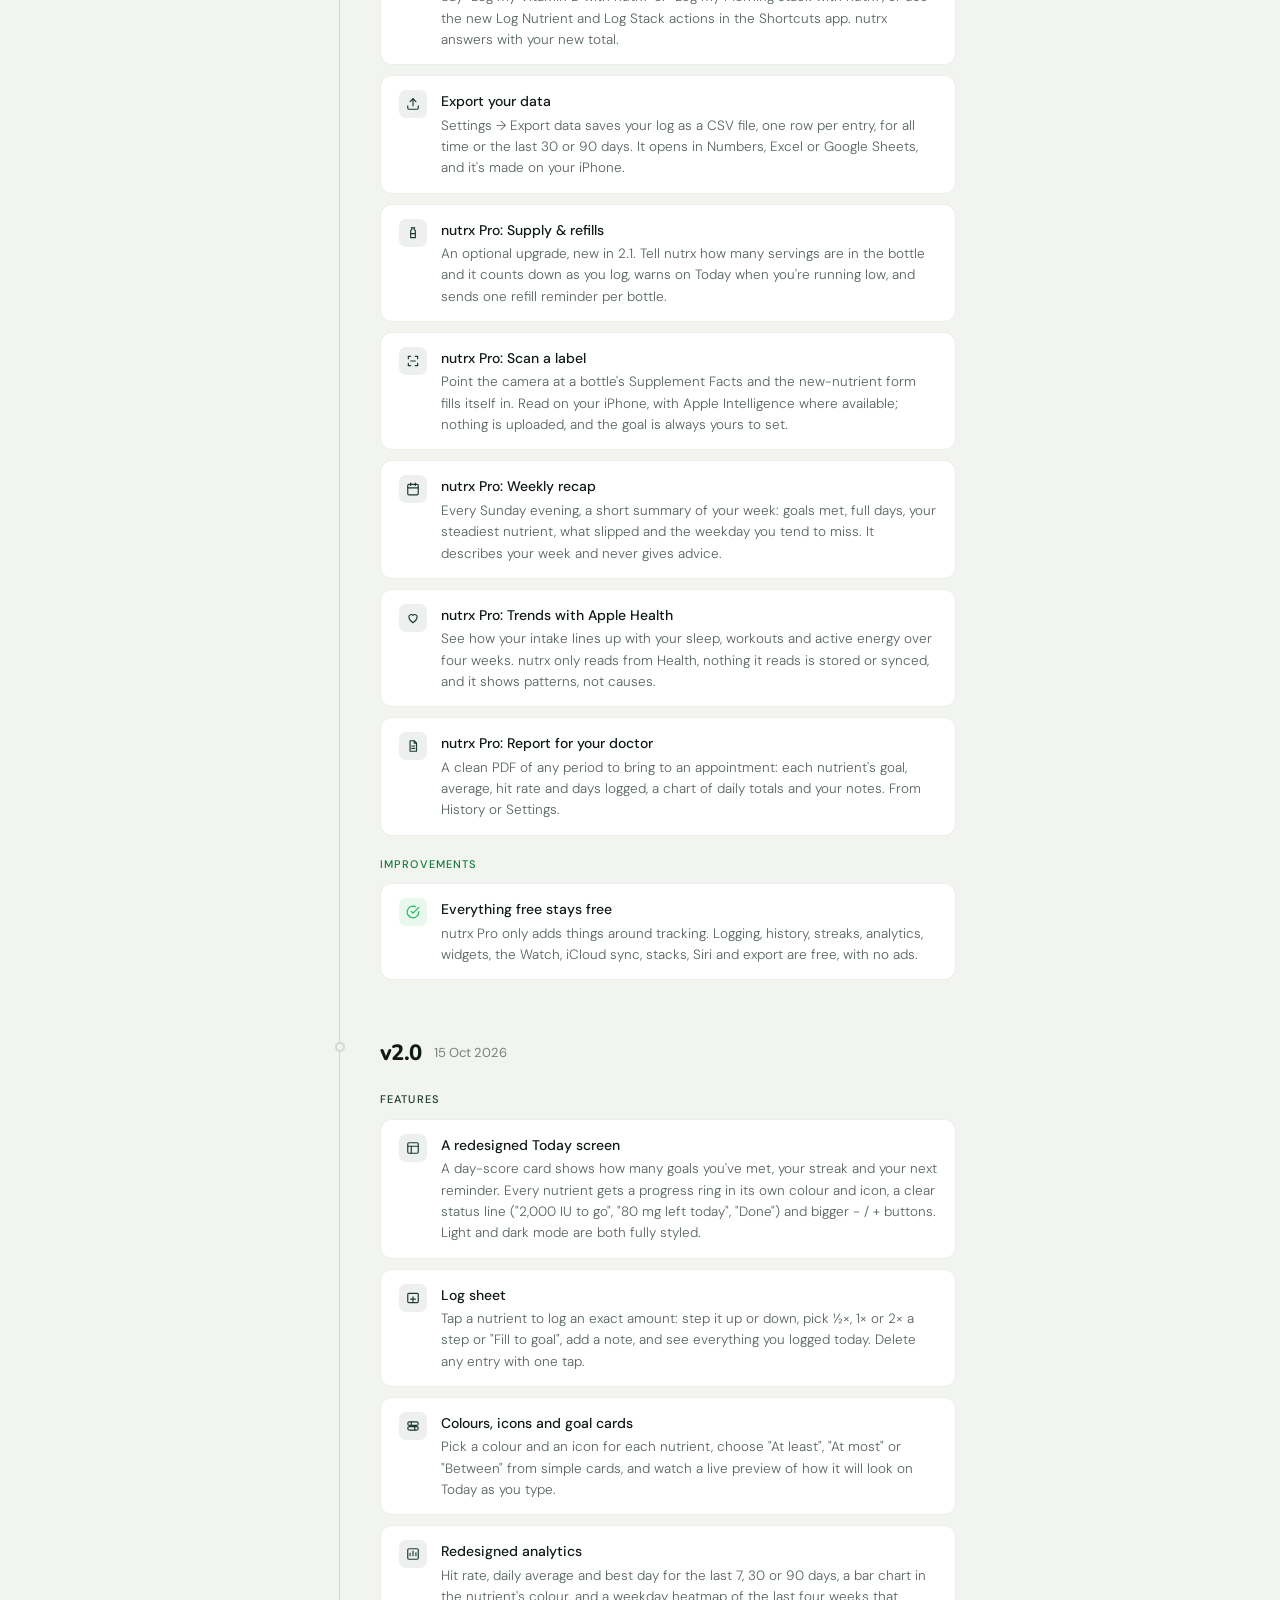
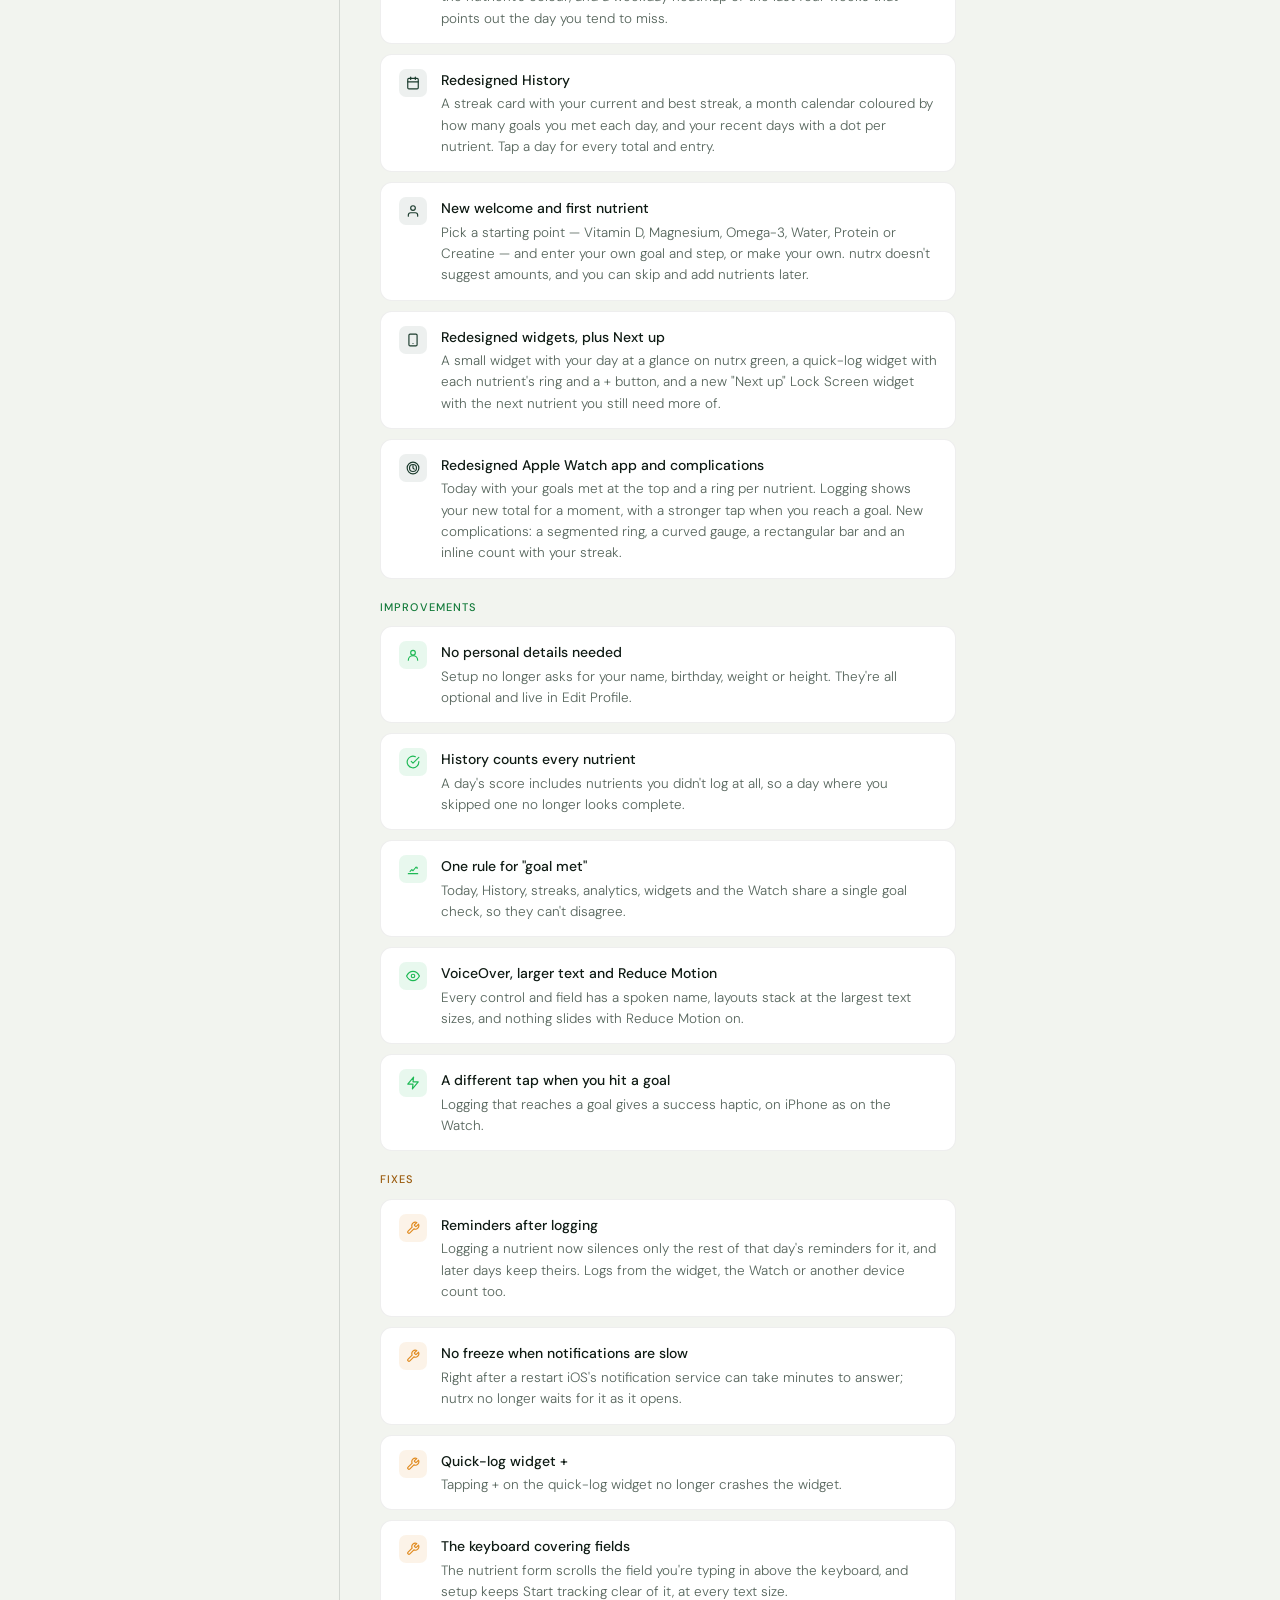
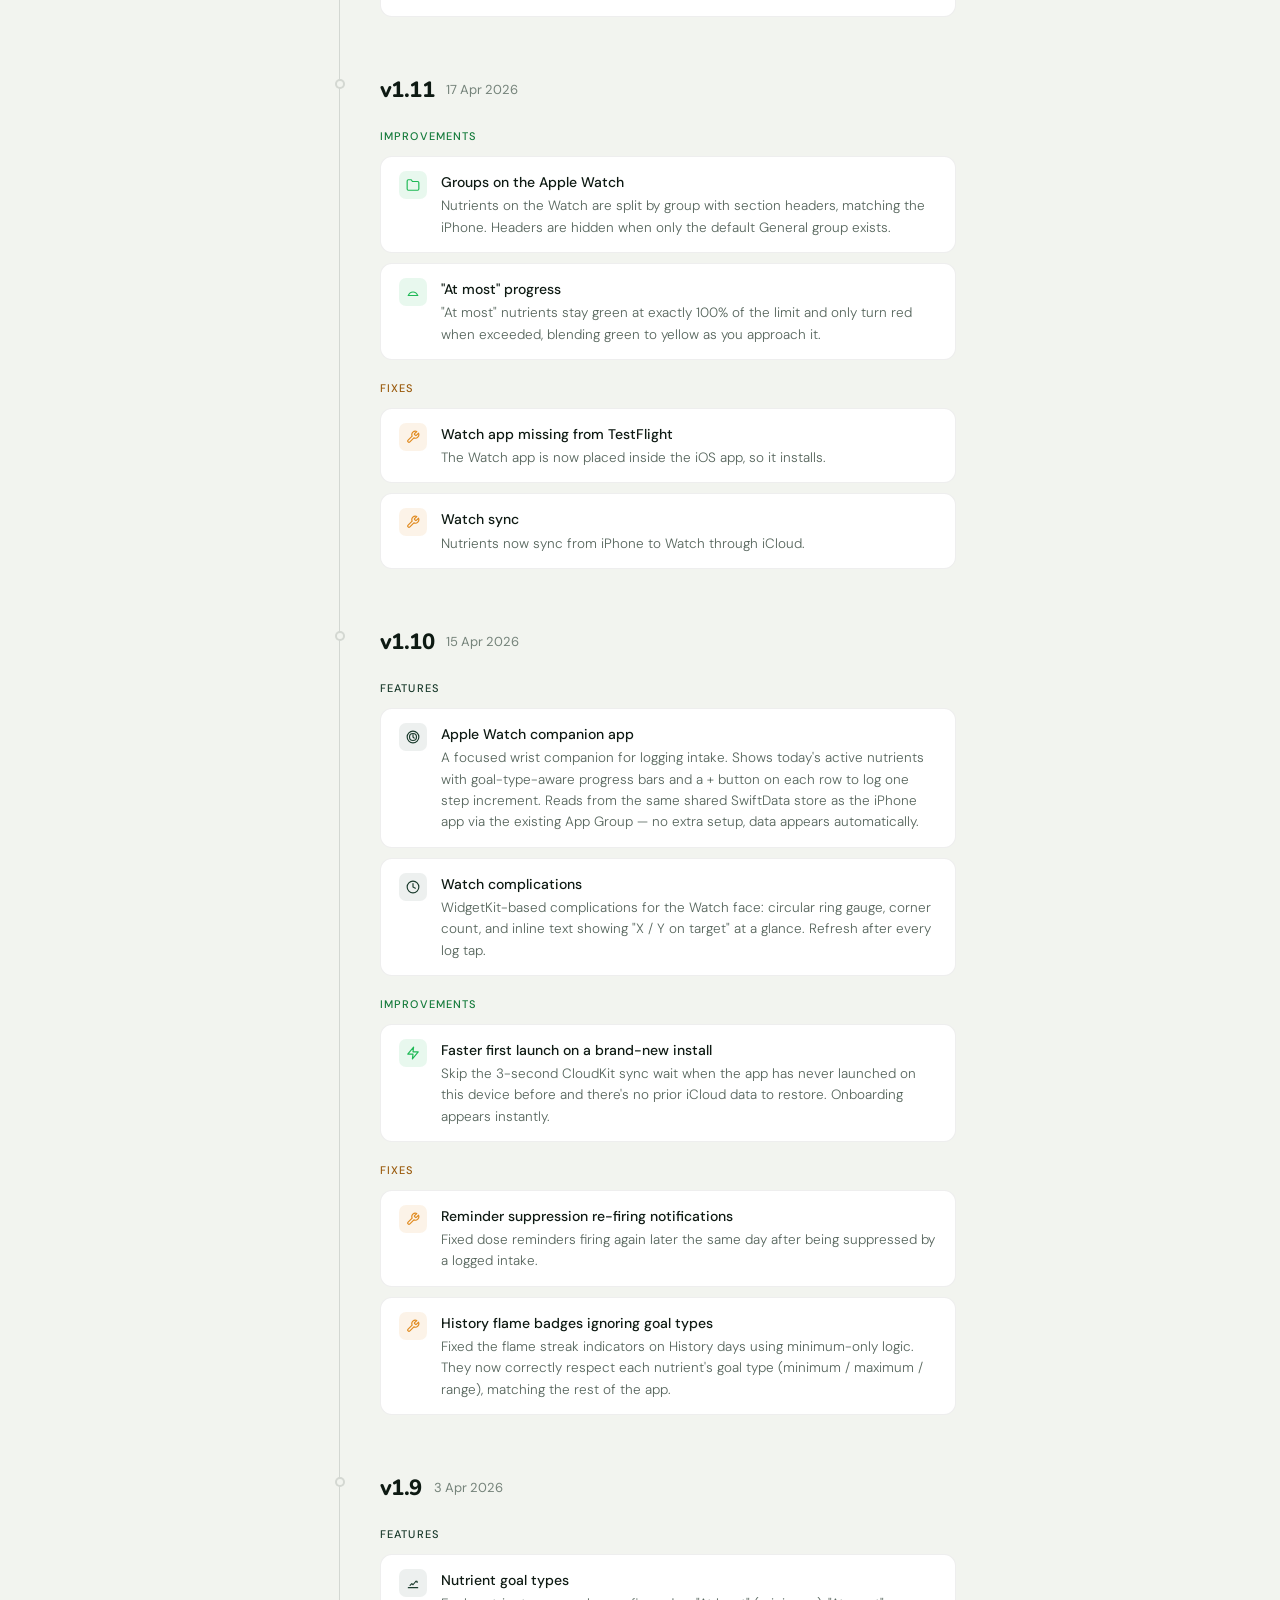
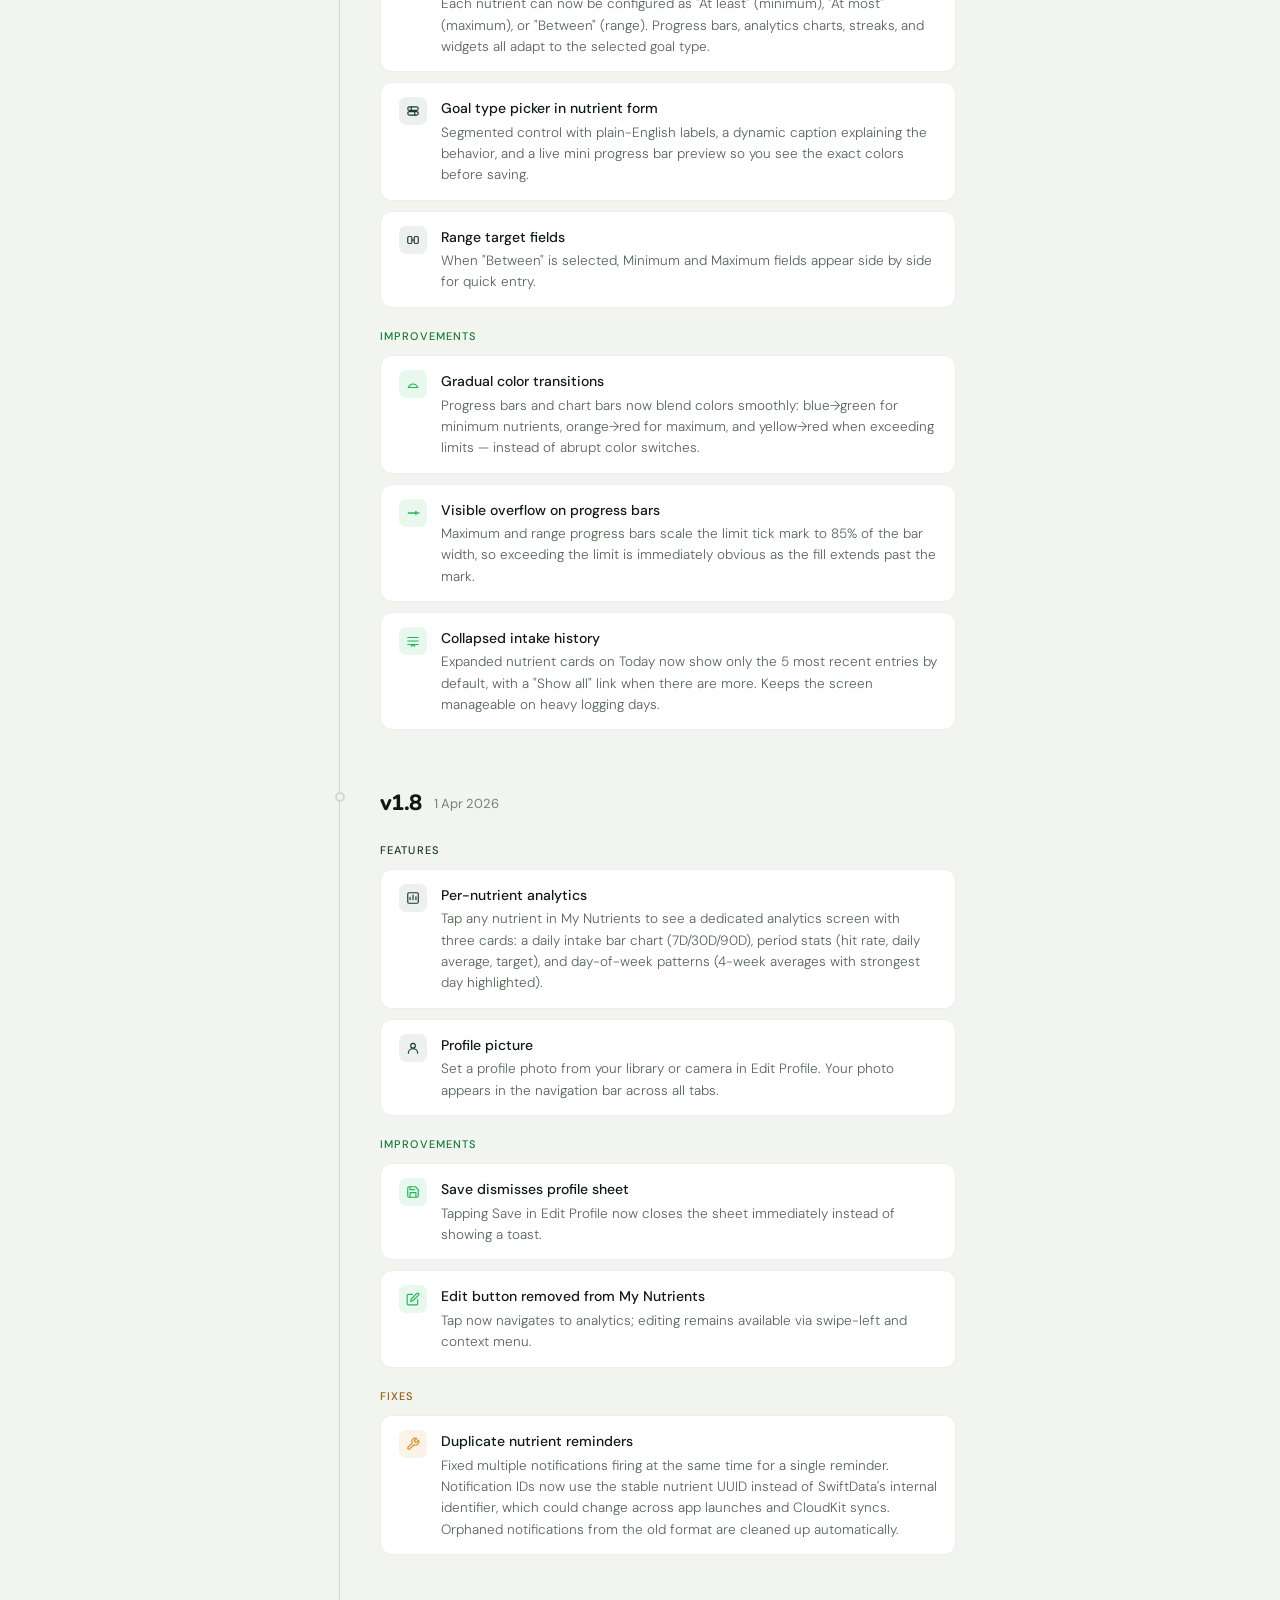
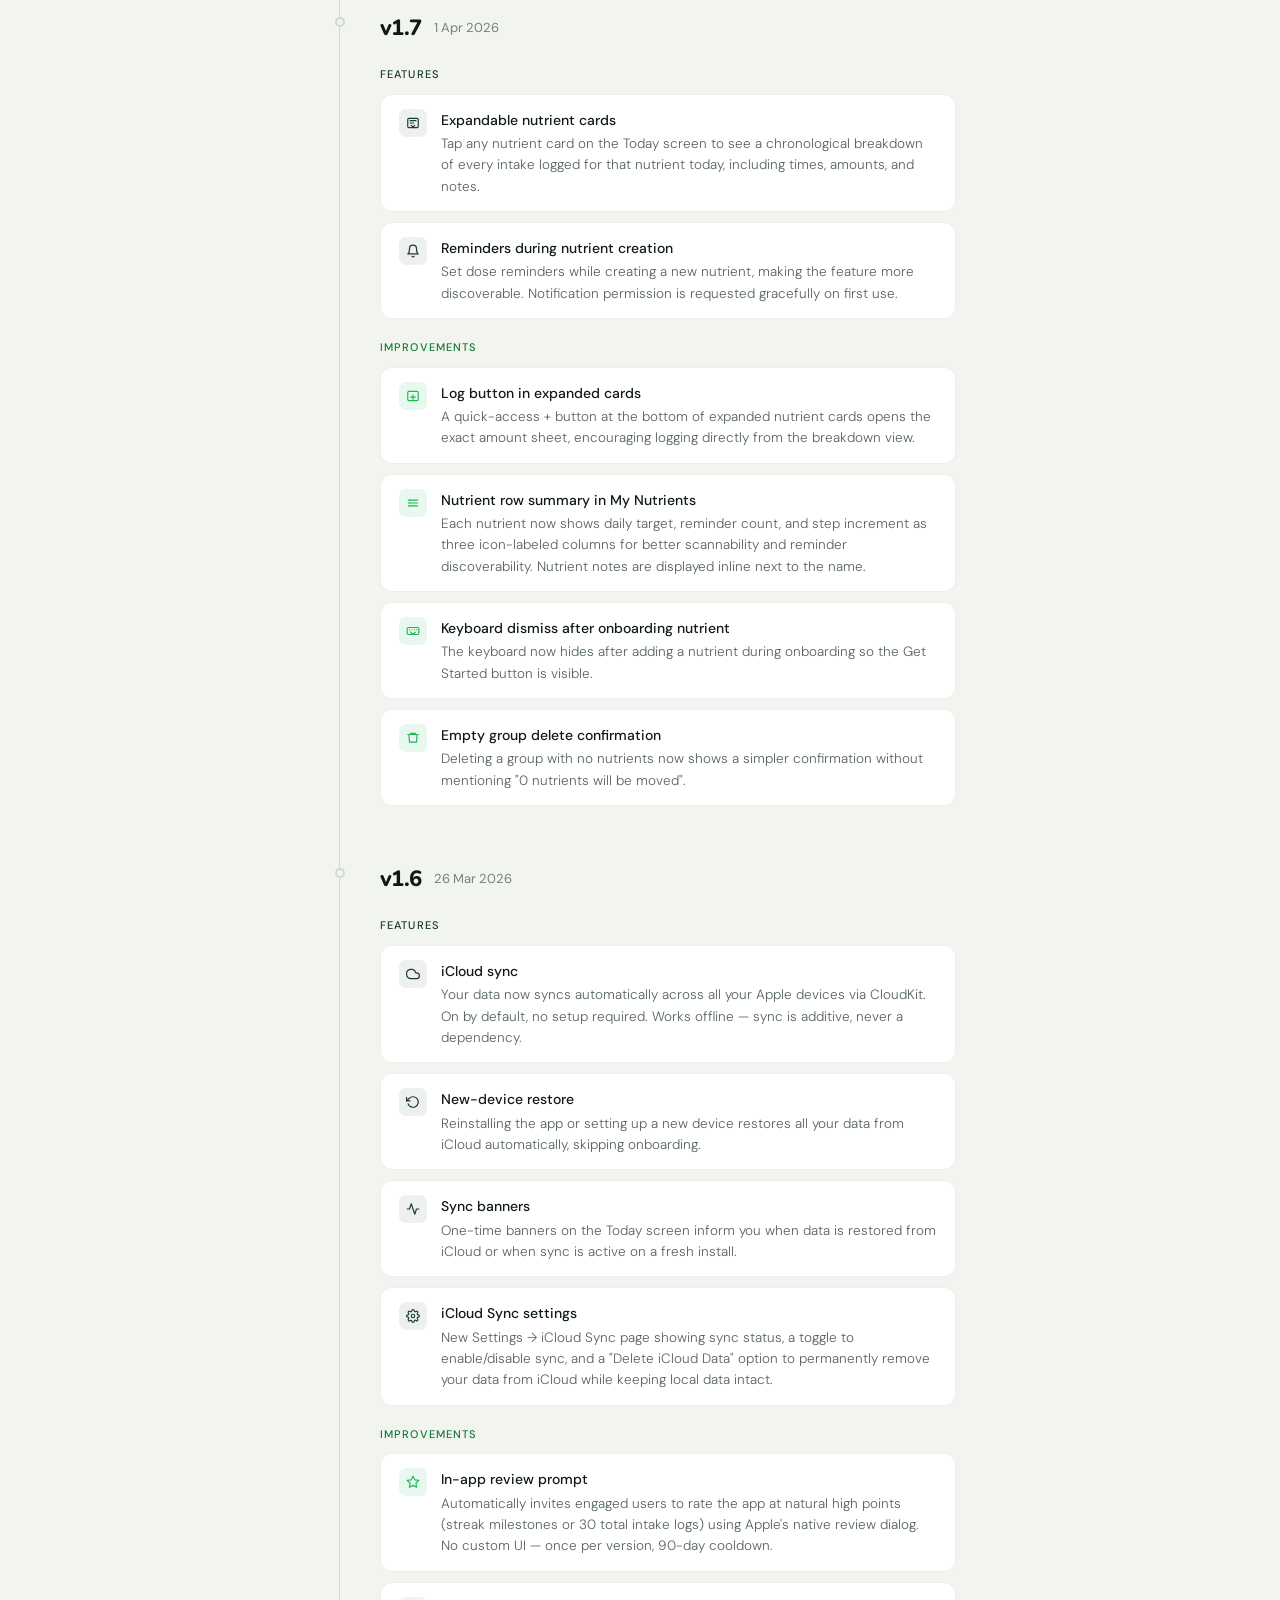
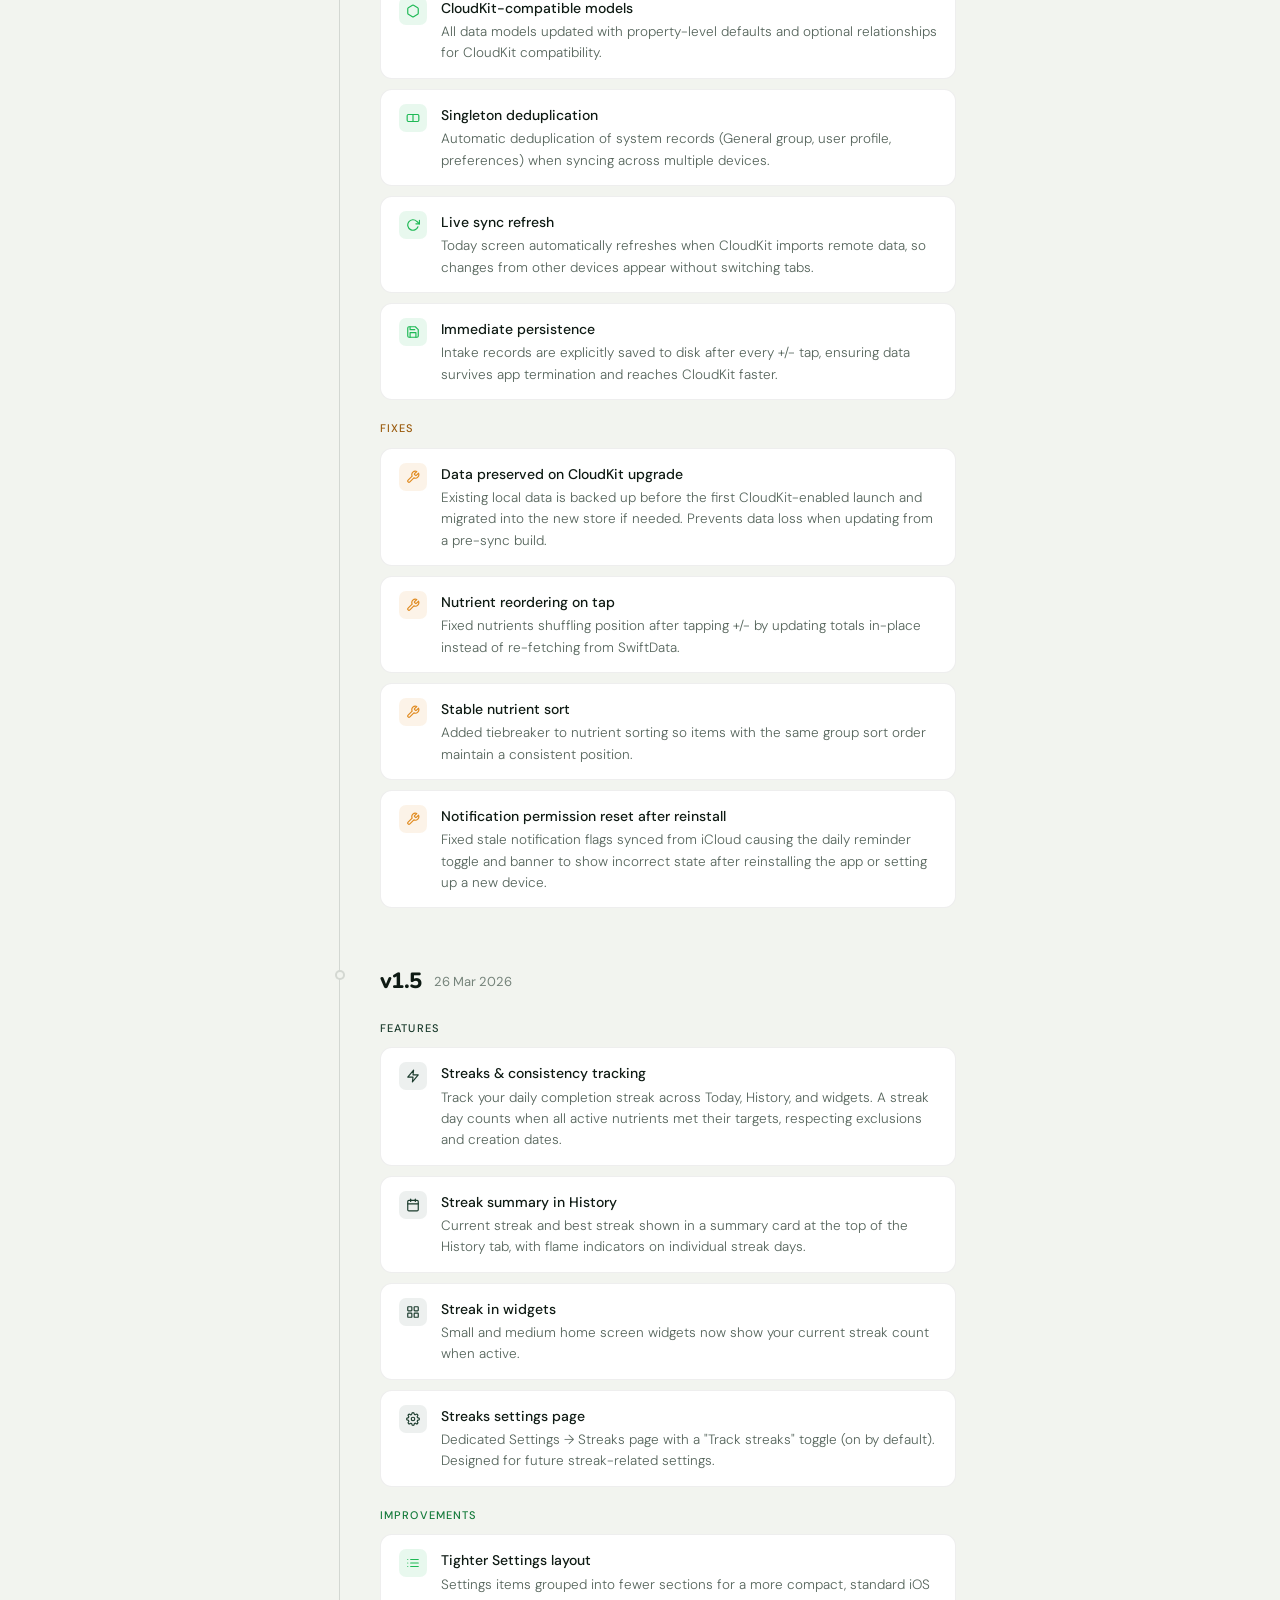
==== commit 6c5d30f5: "nutrx 2.4: changelog, version and Schedules in the Pro sections Co-Authored-By: Claude Opus 5.5 <nor" ====
--- a/changelog.html
+++ b/changelog.html
@@ -246,9 +246,134 @@
       <div class="release-dot"></div>
       <div class="release-body">
         <div class="release-header">
+          <span class="release-version">v2.4</span>
+          <span class="release-date">24 Oct 2026</span>
+          <span class="release-badge badge-latest">Current</span>
+        </div>
+        <div class="change-groups">
+          <div>
+            <p class="change-group-label label-features">Features</p>
+            <div class="change-list">
+              <div class="change-item">
+                <div class="change-icon icon-feature">
+                  <svg viewBox="0 0 24 24" fill="none" stroke="#1B3B2D" stroke-width="2" stroke-linecap="round" stroke-linejoin="round"><path d="M4 6h16v14H4zM4 10h16M8 3v4M16 3v4"/><path d="M8 14h.01M12 14h.01M16 14h.01M8 17h.01"/></svg>
+                </div>
+                <div class="change-text">
+                  <p class="change-title">nutrx Pro: Schedules</p>
+                  <p class="change-desc">A nutrient can follow a schedule instead of every day: set weekdays, every few days, on and off (5 days on, 2 off), or a few times a week. On a day it isn’t due, it moves to a collapsed Not today section on Today with the next day it’s due, its reminders stay quiet, and the day never counts as missed in History, streaks, analytics, the weekly recap or the doctor report. The widgets, the Watch and stacks follow the same days.</p>
+                </div>
+              </div>
+              <div class="change-item">
+                <div class="change-icon icon-feature">
+                  <svg viewBox="0 0 24 24" fill="none" stroke="#1B3B2D" stroke-width="2" stroke-linecap="round" stroke-linejoin="round"><path d="M7 3h7l4 4v14H7zM14 3v4h4M10 12h5M10 16h5"/></svg>
+                </div>
+                <div class="change-text">
+                  <p class="change-title">nutrx Pro: weekly nutrients in the doctor report</p>
+                  <p class="change-desc">A nutrient taken a few times a week shows its goal as “3 times a week” and its rate as “3 of 4 weeks”, so it isn’t read as days.</p>
+                </div>
+              </div>
+            </div>
+          </div>
+          <div>
+            <p class="change-group-label label-improvements">Improvements</p>
+            <div class="change-list">
+              <div class="change-item">
+                <div class="change-icon icon-improvement">
+                  <svg viewBox="0 0 24 24" fill="none" stroke="#1EB955" stroke-width="2" stroke-linecap="round" stroke-linejoin="round"><polyline points="4 14 9 9 13 13 20 6"/></svg>
+                </div>
+                <div class="change-text">
+                  <p class="change-title">Your day score stays in view</p>
+                  <p class="change-desc">Scroll down Today and the day-score card tucks itself under the title: its ring unrolls into a slim bar with a segment per goal, so your score and streak stay in view while you log. Scroll back up, or tap the bar, and it rolls back into the ring.</p>
+                </div>
+              </div>
+              <div class="change-item">
+                <div class="change-icon icon-improvement">
+                  <svg viewBox="0 0 24 24" fill="none" stroke="#1EB955" stroke-width="2" stroke-linecap="round" stroke-linejoin="round"><polyline points="4 14 9 9 13 13 20 6"/></svg>
+                </div>
+                <div class="change-text">
+                  <p class="change-title">Suggest a feature</p>
+                  <p class="change-desc">A new row in Settings opens an email to the nutrx team with your app and iOS version filled in. nutrx doesn’t track what you do in it, so this is the best way to tell us what you’d like next.</p>
+                </div>
+              </div>
+              <div class="change-item">
+                <div class="change-icon icon-improvement">
+                  <svg viewBox="0 0 24 24" fill="none" stroke="#1EB955" stroke-width="2" stroke-linecap="round" stroke-linejoin="round"><polyline points="4 14 9 9 13 13 20 6"/></svg>
+                </div>
+                <div class="change-text">
+                  <p class="change-title">Logging on a day off says so</p>
+                  <p class="change-desc">Logging a nutrient from Not today keeps the entry, and the log sheet says it won’t count toward your goal and when it’s next due.</p>
+                </div>
+              </div>
+              <div class="change-item">
+                <div class="change-icon icon-improvement">
+                  <svg viewBox="0 0 24 24" fill="none" stroke="#1EB955" stroke-width="2" stroke-linecap="round" stroke-linejoin="round"><polyline points="4 14 9 9 13 13 20 6"/></svg>
+                </div>
+                <div class="change-text">
+                  <p class="change-title">Courses reopen the way you set them</p>
+                  <p class="change-desc">A course set “for 10 days” reopens with the days left, instead of switching to a date.</p>
+                </div>
+              </div>
+            </div>
+          </div>
+          <div>
+            <p class="change-group-label label-fixes">Fixes</p>
+            <div class="change-list">
+              <div class="change-item">
+                <div class="change-icon icon-fix">
+                  <svg viewBox="0 0 24 24" fill="none" stroke="#E08A1E" stroke-width="2" stroke-linecap="round" stroke-linejoin="round"><path d="M20 6L9 17l-5-5"/></svg>
+                </div>
+                <div class="change-text">
+                  <p class="change-title">Chart dates under the right day</p>
+                  <p class="change-desc">On a nutrient’s 30- and 90-day charts, each date now sits under its own day instead of halfway to the next one. At the largest text sizes the 7-day chart shows every weekday, with today’s in bold.</p>
+                </div>
+              </div>
+              <div class="change-item">
+                <div class="change-icon icon-fix">
+                  <svg viewBox="0 0 24 24" fill="none" stroke="#E08A1E" stroke-width="2" stroke-linecap="round" stroke-linejoin="round"><path d="M20 6L9 17l-5-5"/></svg>
+                </div>
+                <div class="change-text">
+                  <p class="change-title">The paywall at larger text sizes</p>
+                  <p class="change-desc">The plan line no longer splits “1 week free” across two lines, and the free-week badge moves under Yearly instead of breaking in two.</p>
+                </div>
+              </div>
+              <div class="change-item">
+                <div class="change-icon icon-fix">
+                  <svg viewBox="0 0 24 24" fill="none" stroke="#E08A1E" stroke-width="2" stroke-linecap="round" stroke-linejoin="round"><path d="M20 6L9 17l-5-5"/></svg>
+                </div>
+                <div class="change-text">
+                  <p class="change-title">The unit stays readable beside the amount</p>
+                  <p class="change-desc">At the largest text sizes on smaller iPhones, the amount in the log sheet shrinks a little so the unit beside it shows in full.</p>
+                </div>
+              </div>
+              <div class="change-item">
+                <div class="change-icon icon-fix">
+                  <svg viewBox="0 0 24 24" fill="none" stroke="#E08A1E" stroke-width="2" stroke-linecap="round" stroke-linejoin="round"><path d="M20 6L9 17l-5-5"/></svg>
+                </div>
+                <div class="change-text">
+                  <p class="change-title">Log while typing a note</p>
+                  <p class="change-desc">The log sheet’s Log button sits just above the keyboard while you type, instead of hiding behind the keyboard’s Done bar on smaller iPhones.</p>
+                </div>
+              </div>
+              <div class="change-item">
+                <div class="change-icon icon-fix">
+                  <svg viewBox="0 0 24 24" fill="none" stroke="#E08A1E" stroke-width="2" stroke-linecap="round" stroke-linejoin="round"><path d="M20 6L9 17l-5-5"/></svg>
+                </div>
+                <div class="change-text">
+                  <p class="change-title">Log button in view on shorter screens</p>
+                  <p class="change-desc">On the iPhone SE and the folded iPhone Duo, the log sheet opens tall enough to show the Log button.</p>
+                </div>
+              </div>
+            </div>
+          </div>
+        </div>
+      </div>
+    </div>
+    <div class="release">
+      <div class="release-dot"></div>
+      <div class="release-body">
+        <div class="release-header">
           <span class="release-version">v2.3</span>
           <span class="release-date">23 Oct 2026</span>
-          <span class="release-badge badge-latest">Current</span>
         </div>
         <div class="change-groups">
           <div>
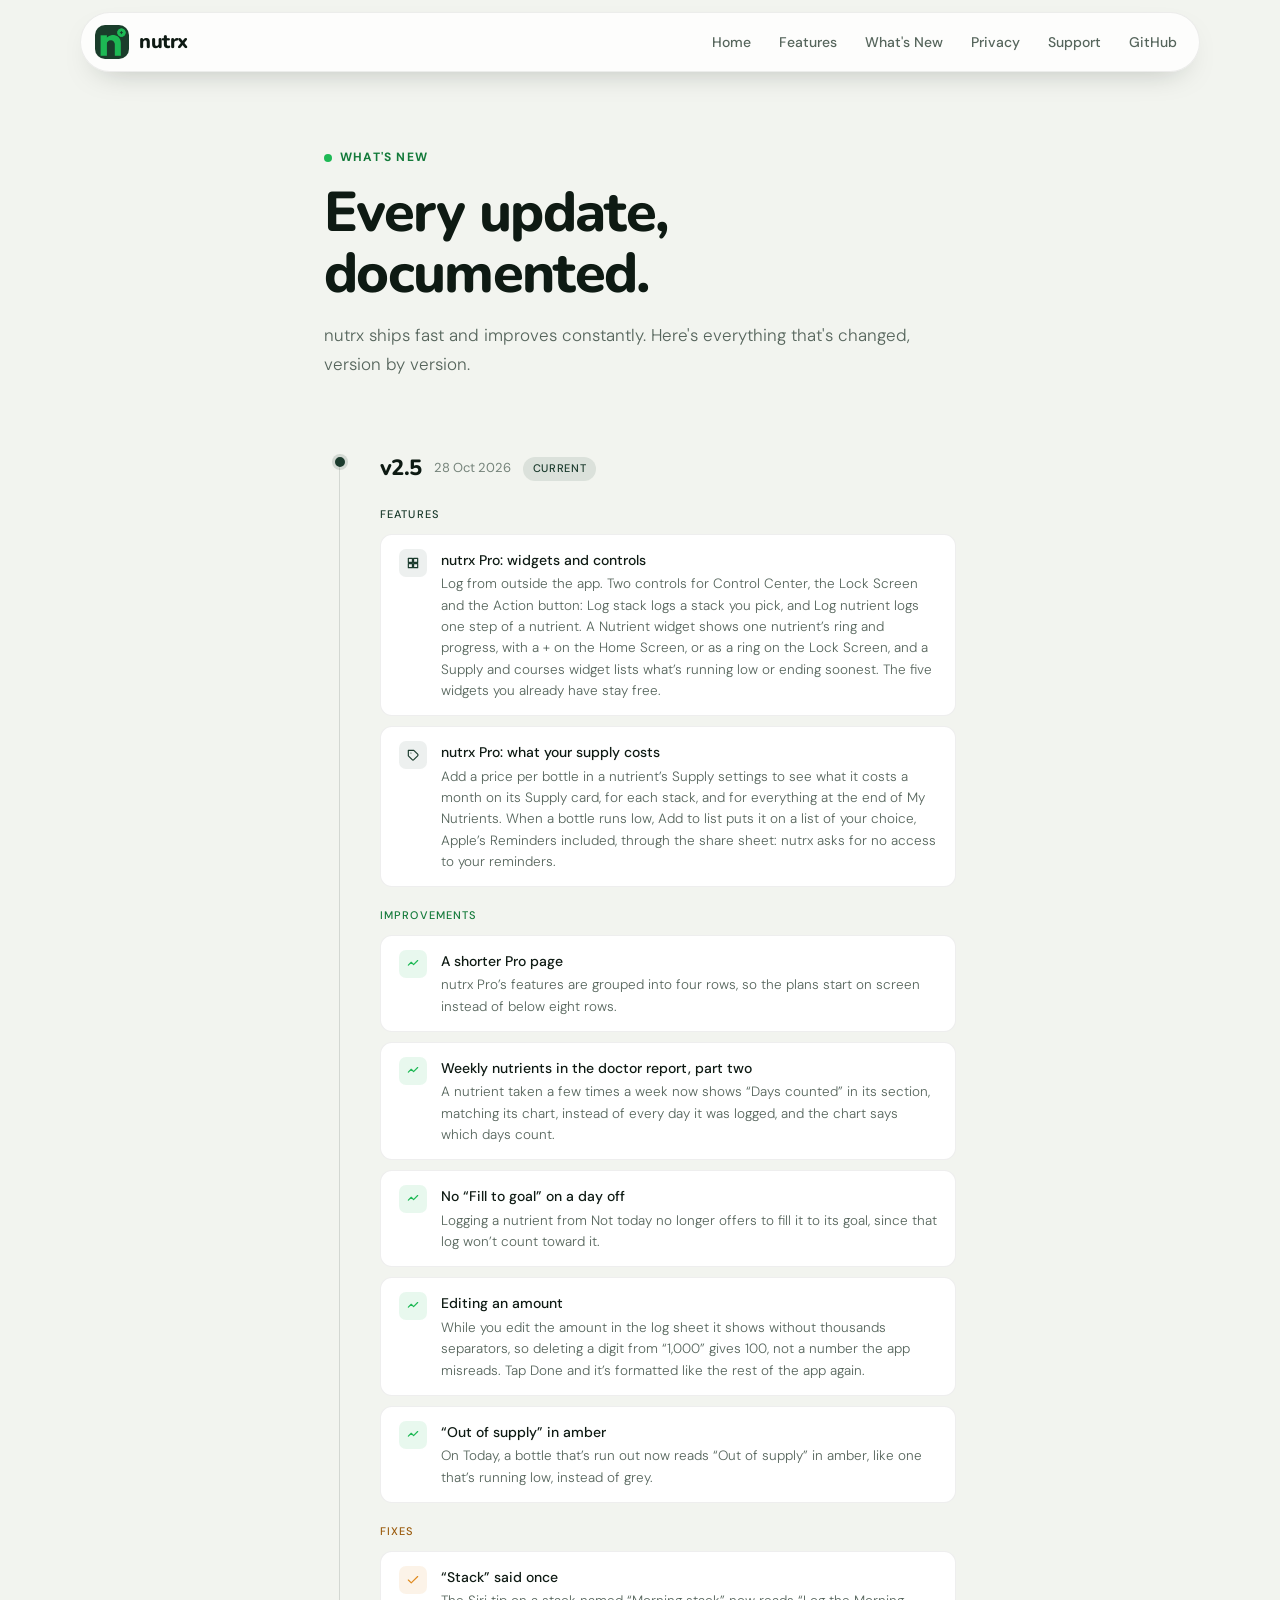
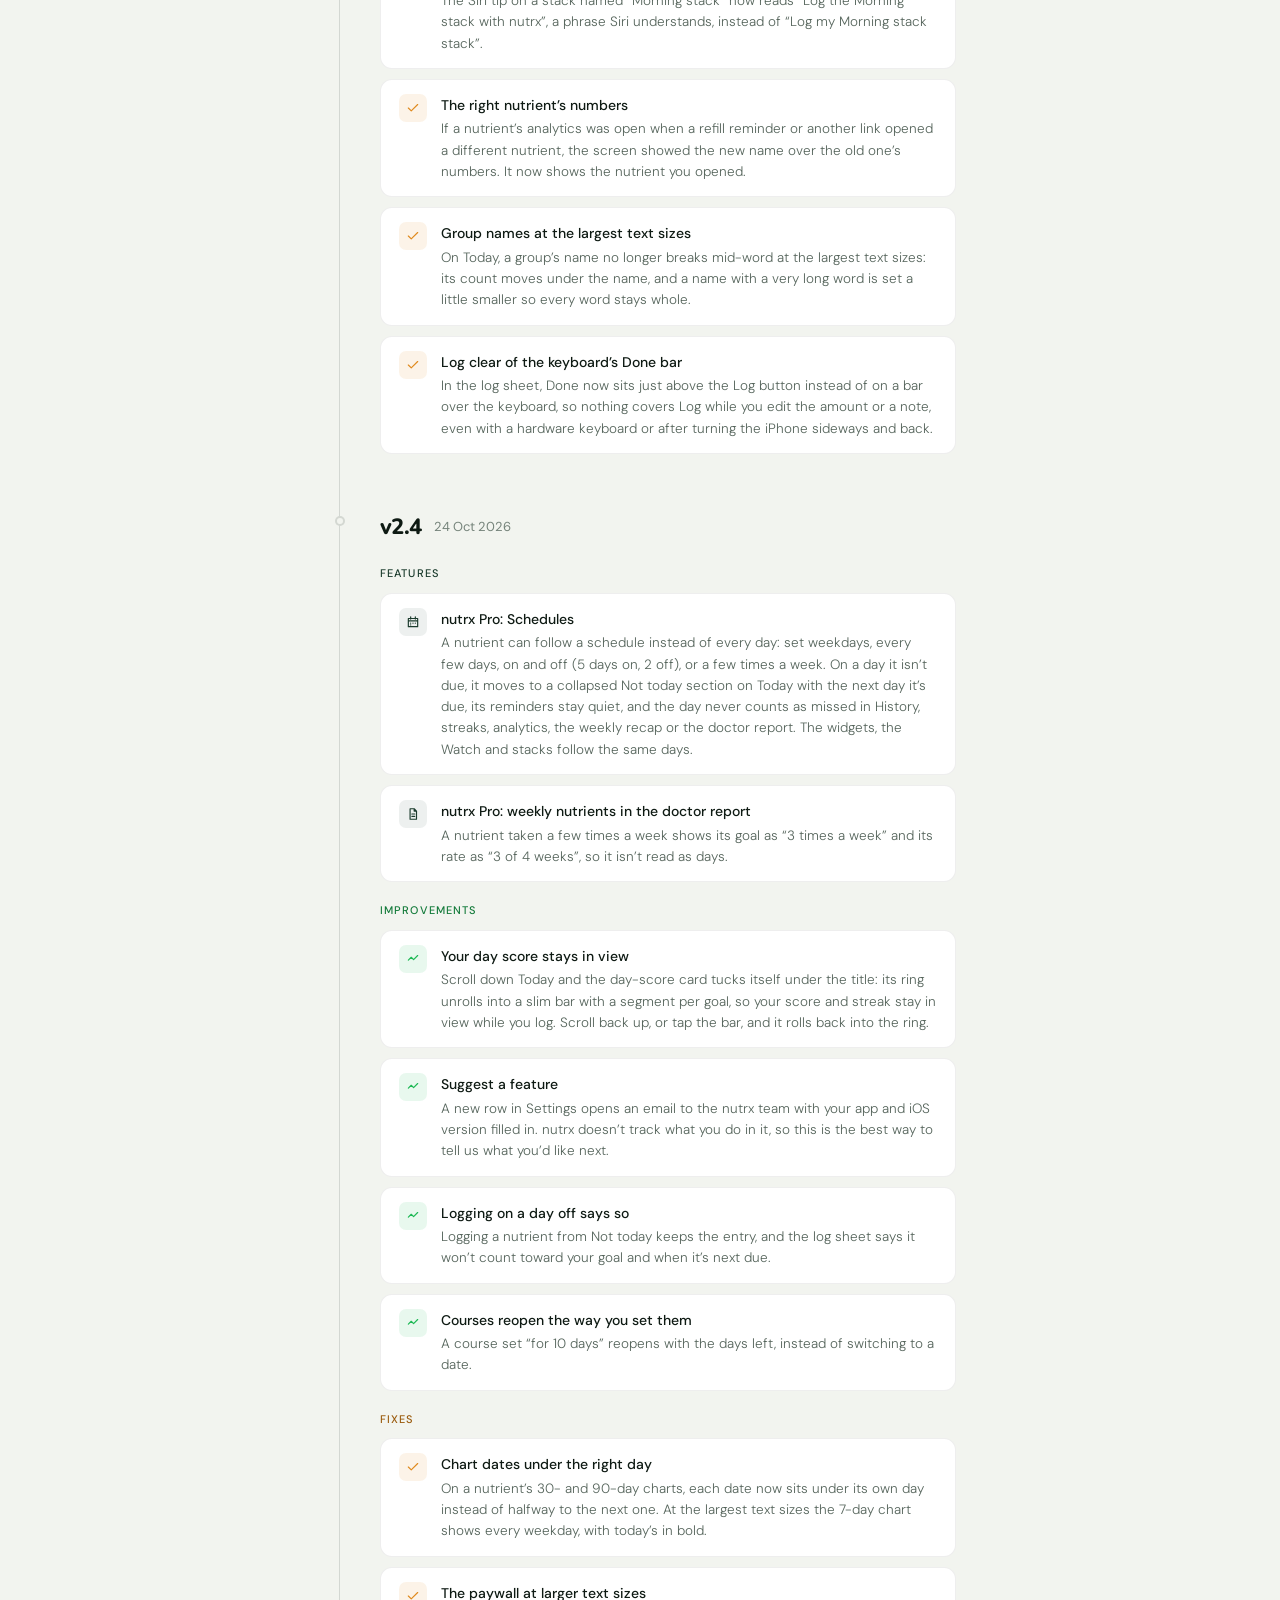
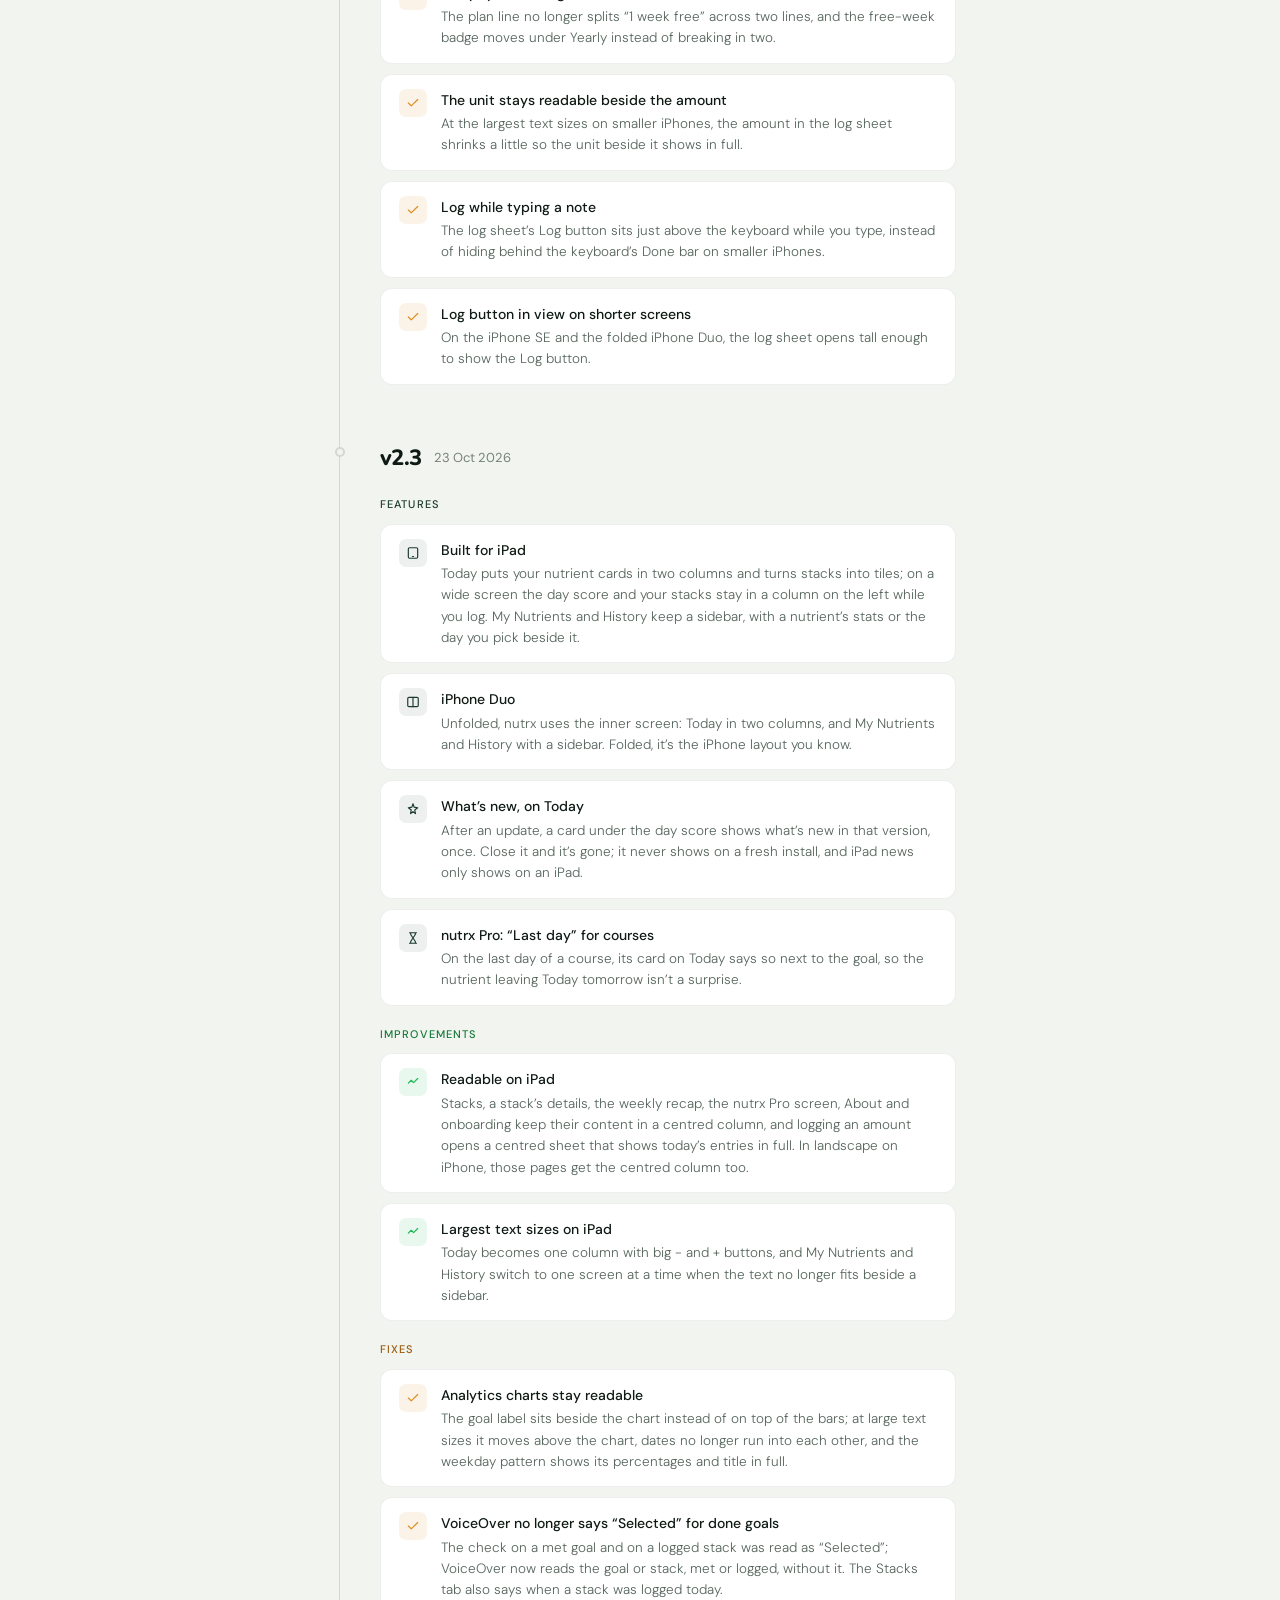
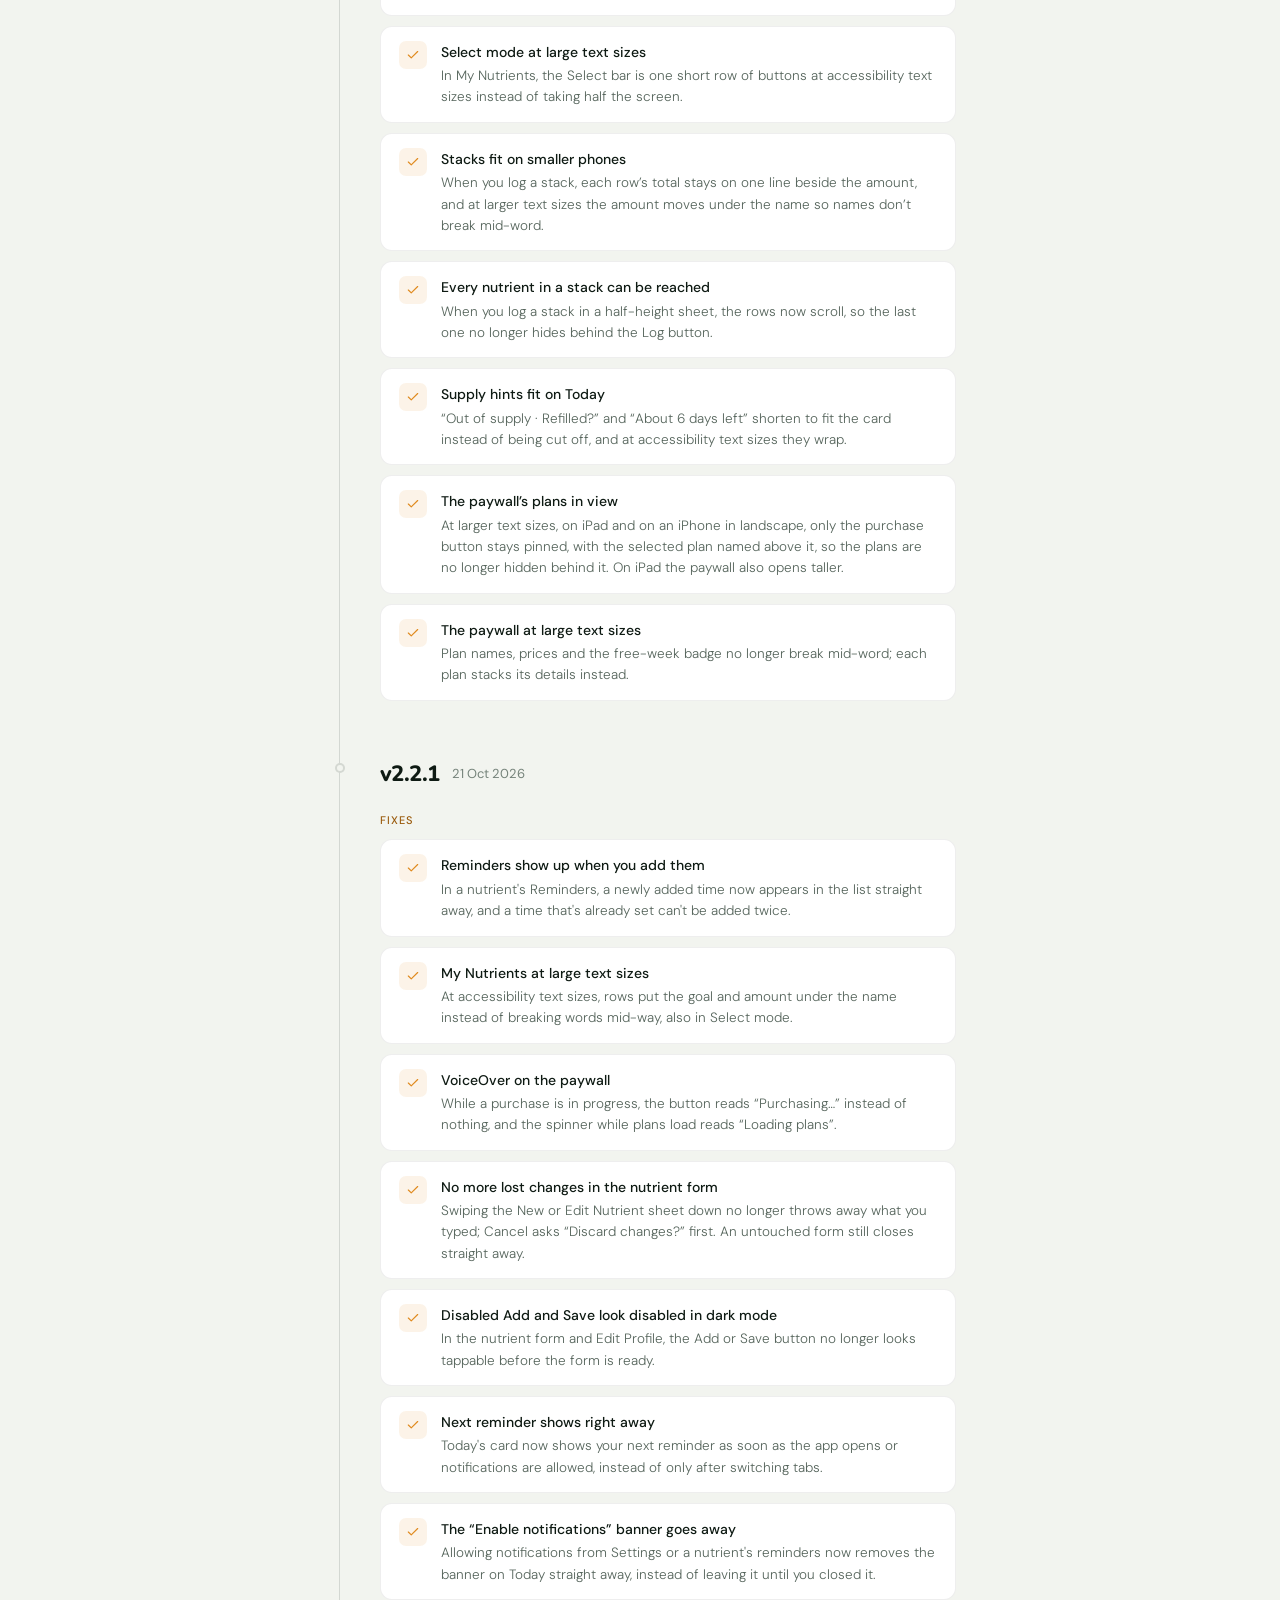
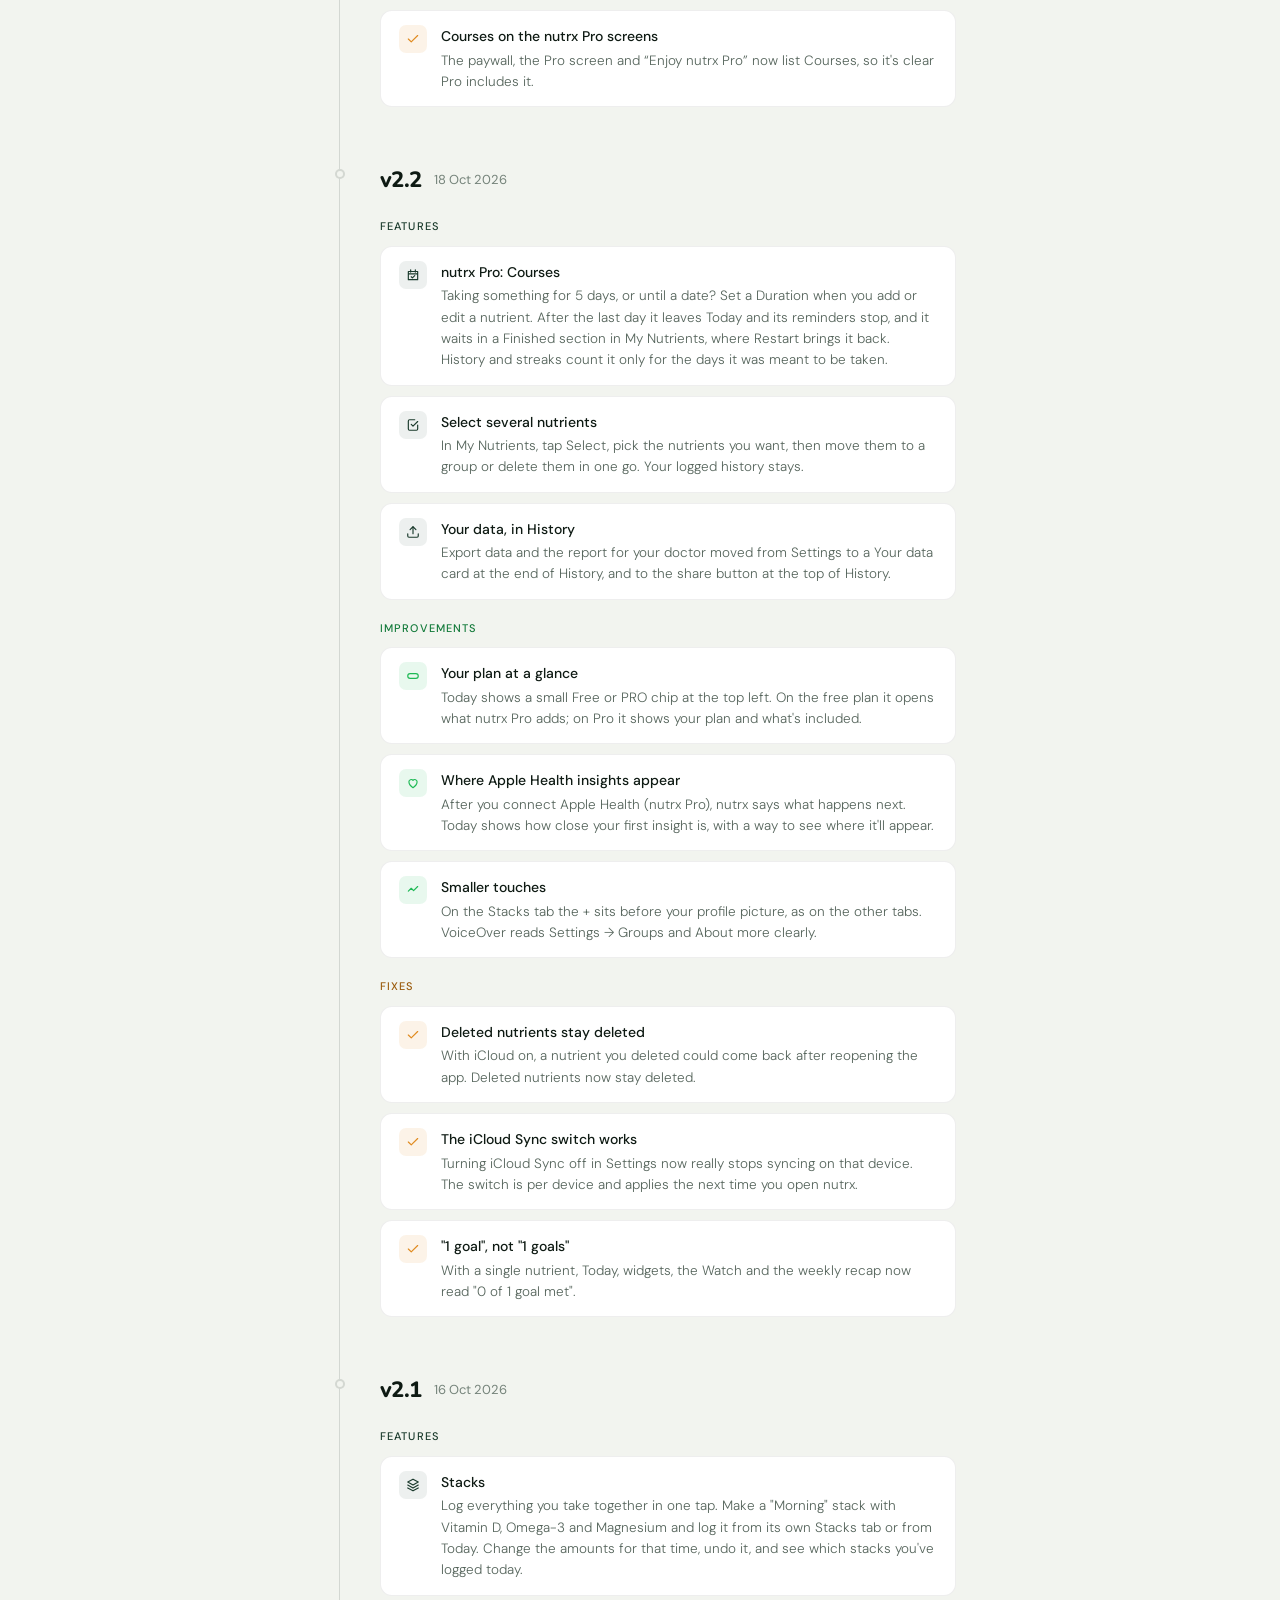
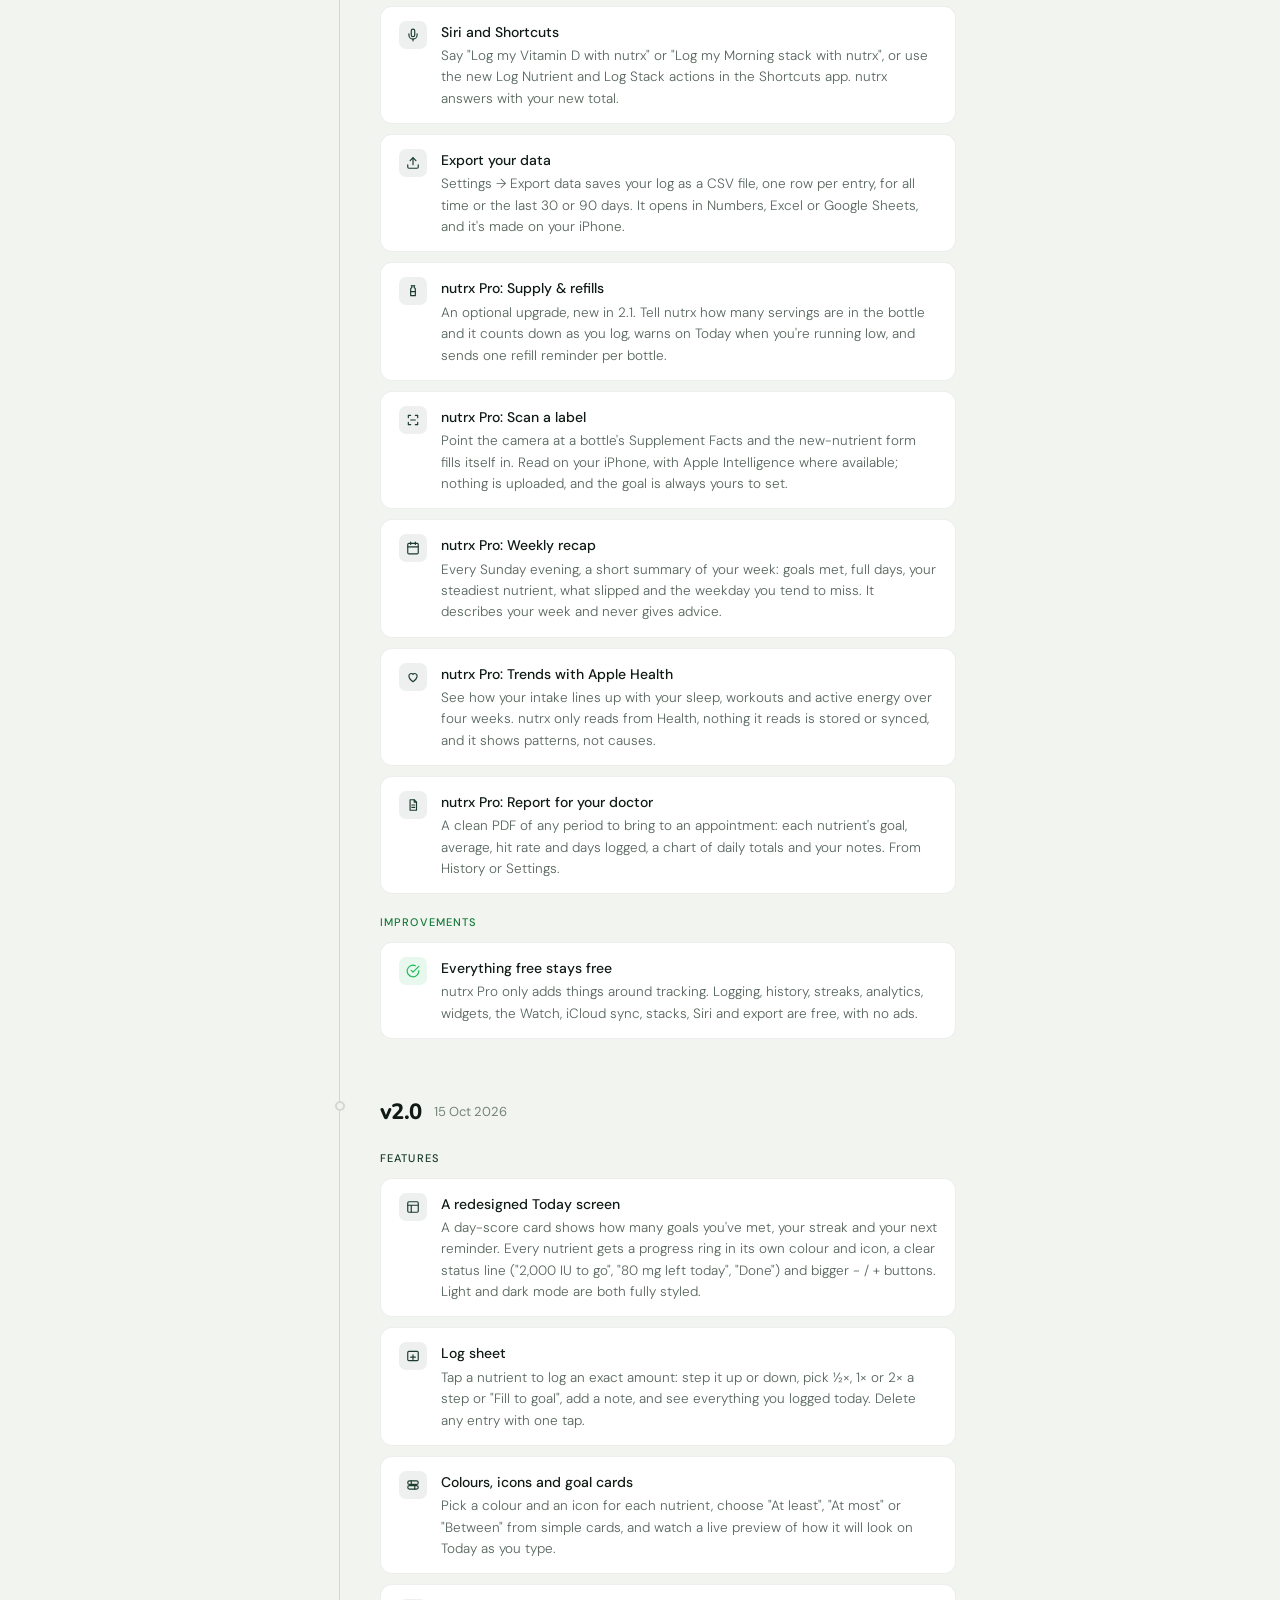
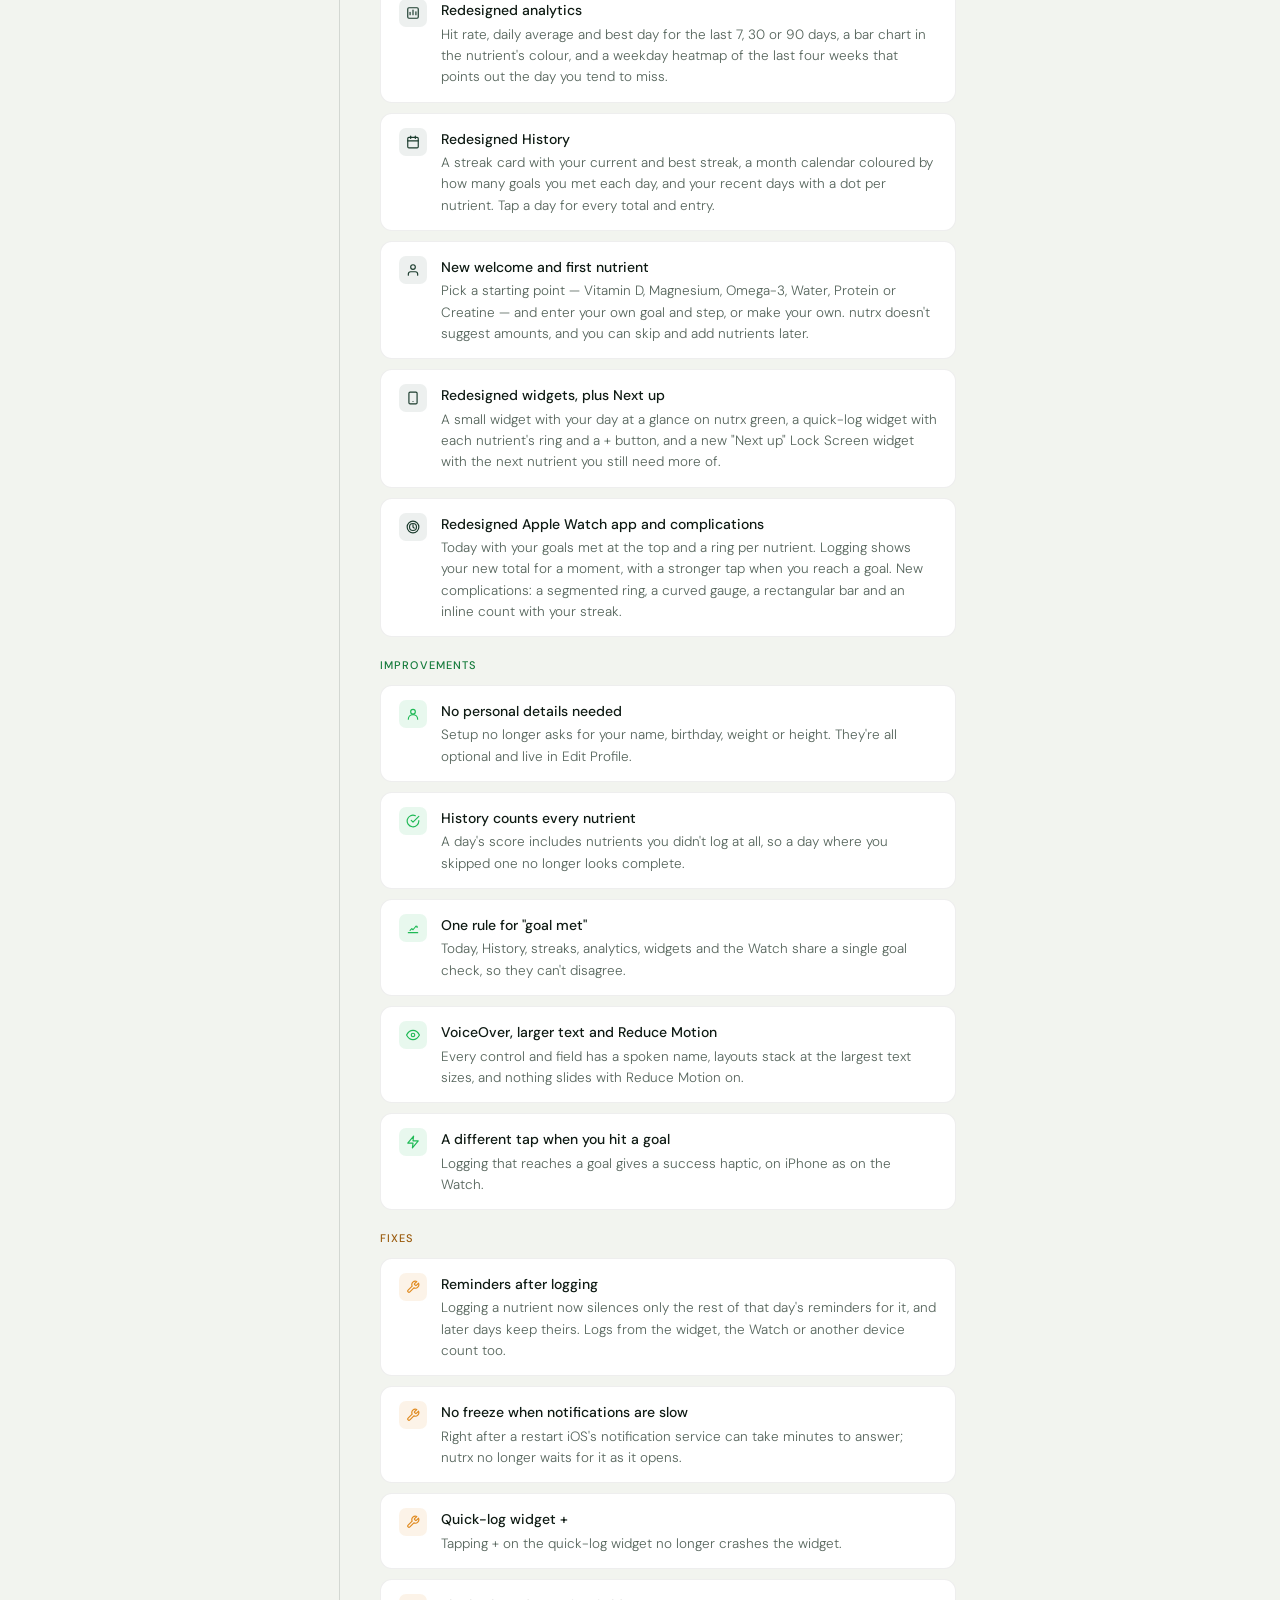
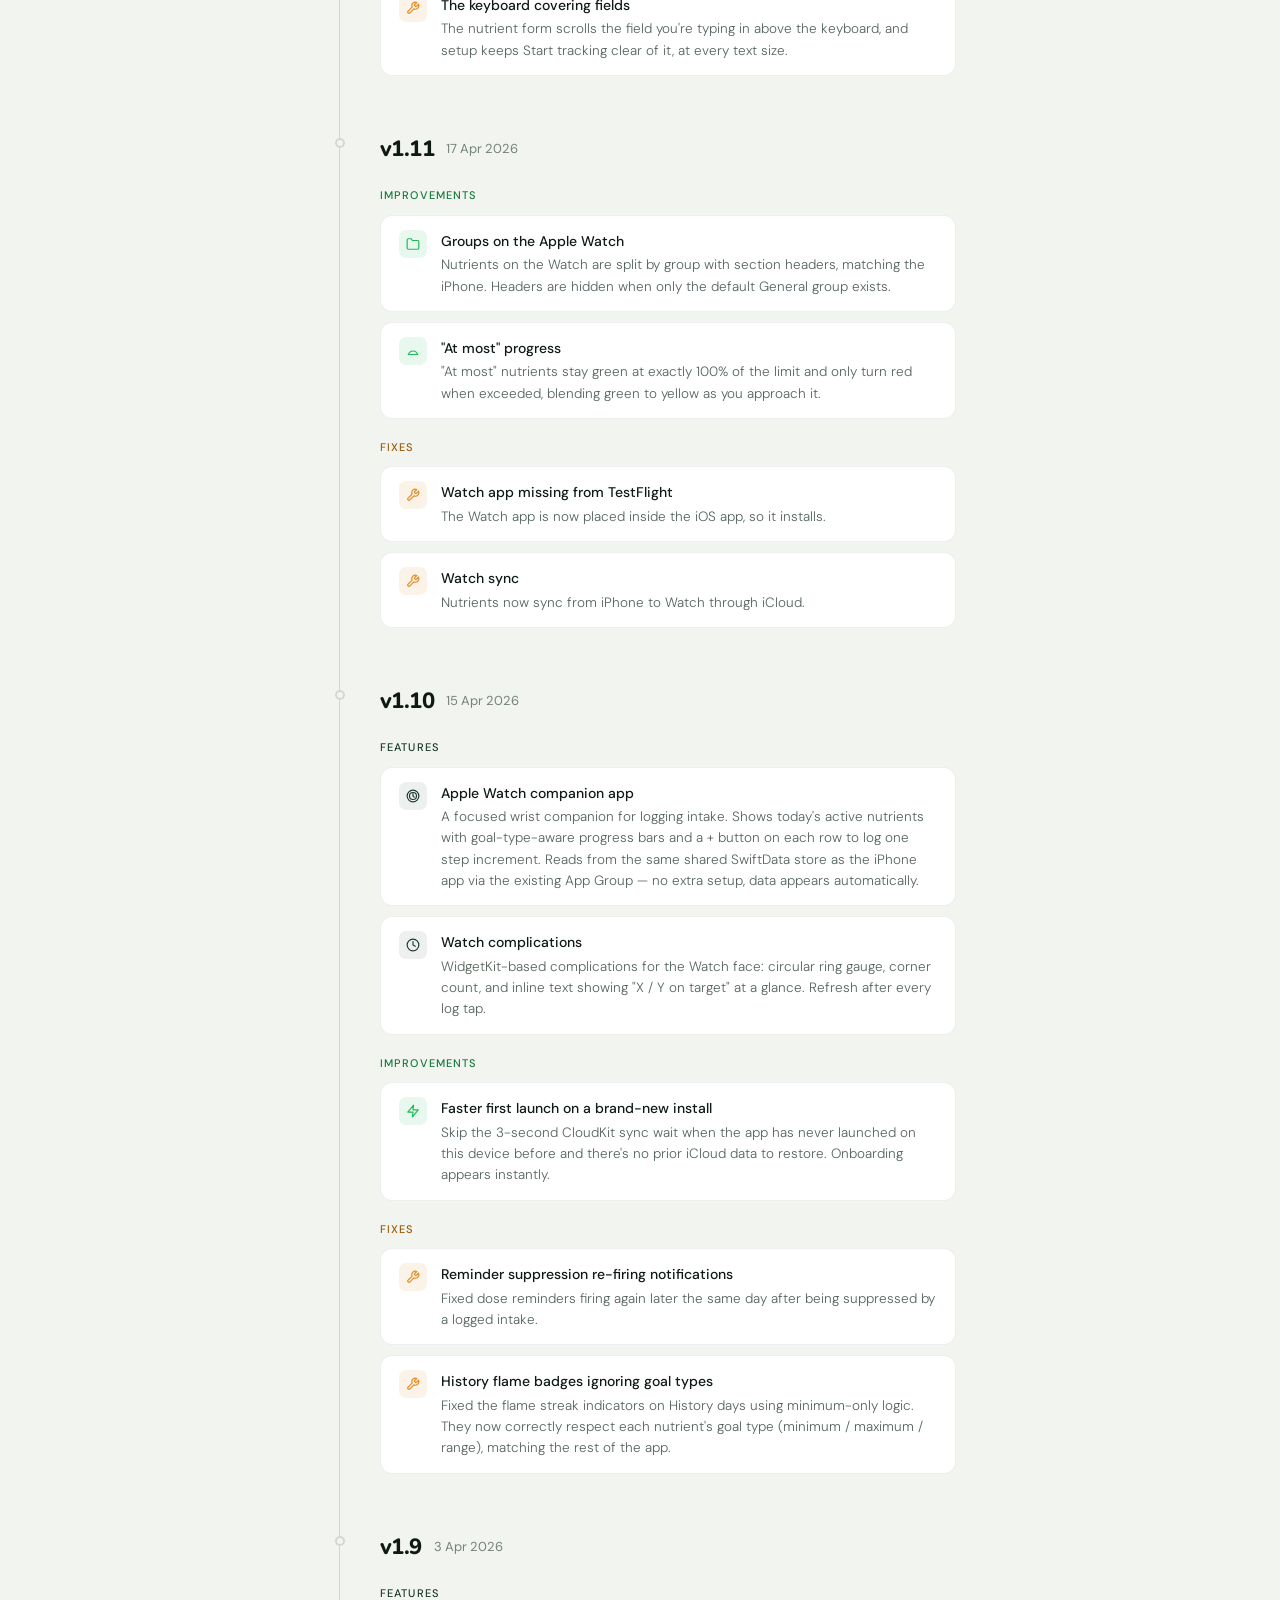
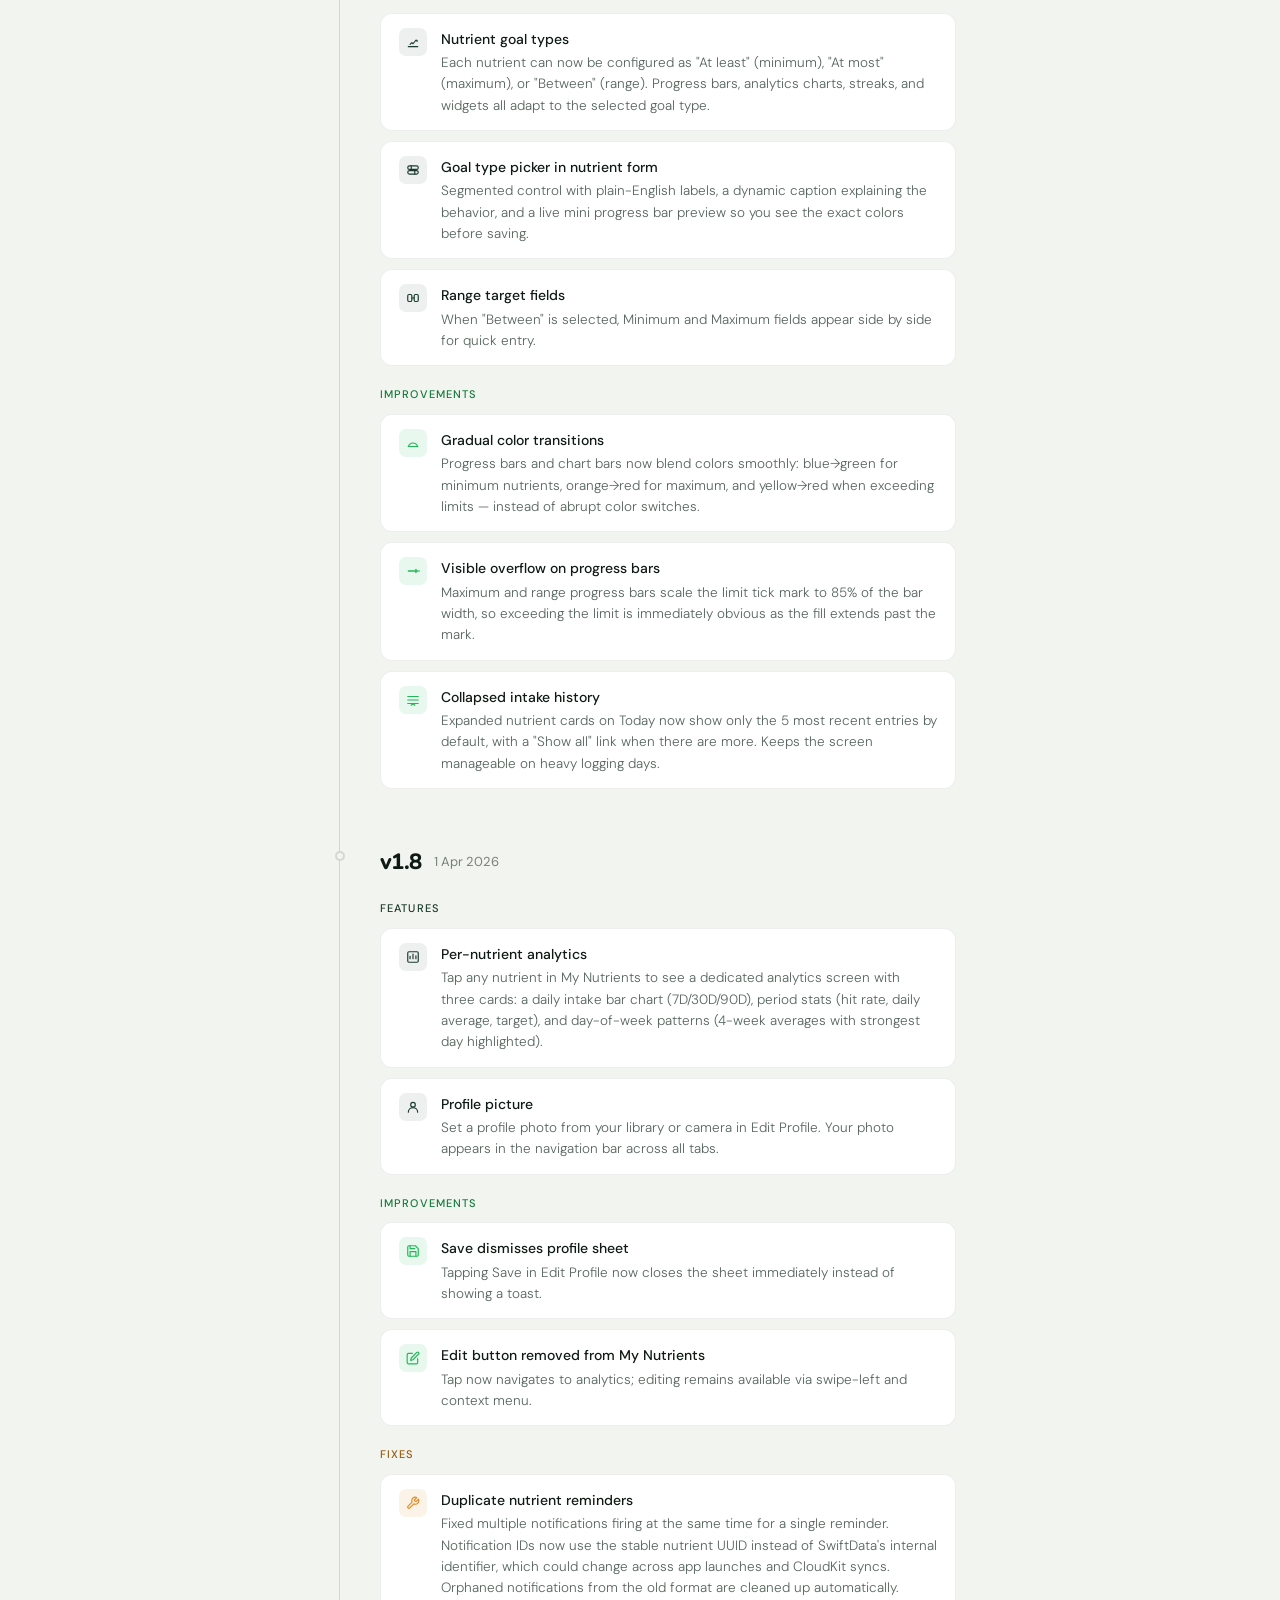
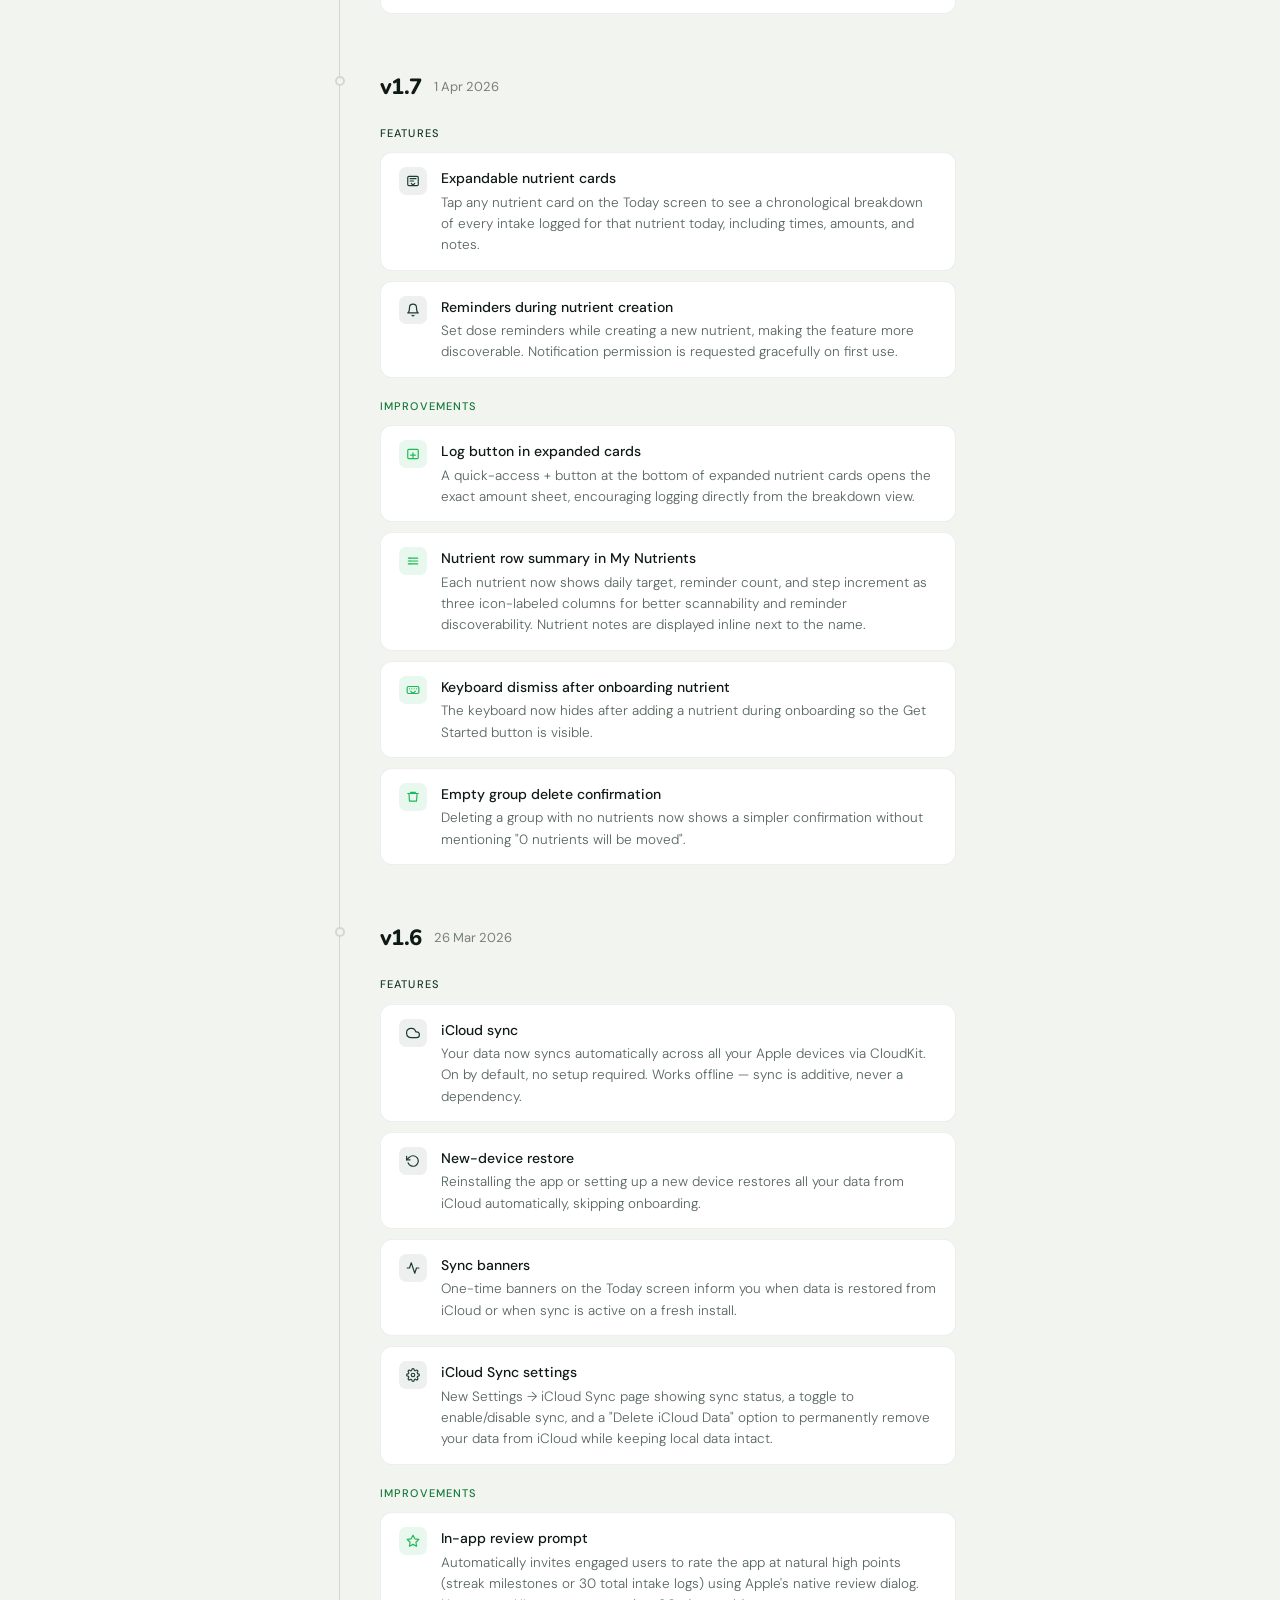
==== commit f5240359: "nutrx 2.5: changelog, version, and widgets, controls and supply costs in the Pro sections - changelo" ====
--- a/changelog.html
+++ b/changelog.html
@@ -246,9 +246,134 @@
       <div class="release-dot"></div>
       <div class="release-body">
         <div class="release-header">
+          <span class="release-version">v2.5</span>
+          <span class="release-date">28 Oct 2026</span>
+          <span class="release-badge badge-latest">Current</span>
+        </div>
+        <div class="change-groups">
+          <div>
+            <p class="change-group-label label-features">Features</p>
+            <div class="change-list">
+              <div class="change-item">
+                <div class="change-icon icon-feature">
+                  <svg viewBox="0 0 24 24" fill="none" stroke="#1B3B2D" stroke-width="2" stroke-linecap="round" stroke-linejoin="round"><path d="M4 4h7v7H4zM13 4h7v7h-7zM4 13h7v7H4zM13 13h7v7h-7z"/></svg>
+                </div>
+                <div class="change-text">
+                  <p class="change-title">nutrx Pro: widgets and controls</p>
+                  <p class="change-desc">Log from outside the app. Two controls for Control Center, the Lock Screen and the Action button: Log stack logs a stack you pick, and Log nutrient logs one step of a nutrient. A Nutrient widget shows one nutrient’s ring and progress, with a + on the Home Screen, or as a ring on the Lock Screen, and a Supply and courses widget lists what’s running low or ending soonest. The five widgets you already have stay free.</p>
+                </div>
+              </div>
+              <div class="change-item">
+                <div class="change-icon icon-feature">
+                  <svg viewBox="0 0 24 24" fill="none" stroke="#1B3B2D" stroke-width="2" stroke-linecap="round" stroke-linejoin="round"><path d="M20 13.4l-6.6 6.6a2 2 0 0 1-2.8 0L4 13.4V4h9.4l6.6 6.6a2 2 0 0 1 0 2.8z"/><path d="M8.5 8.5h.01"/></svg>
+                </div>
+                <div class="change-text">
+                  <p class="change-title">nutrx Pro: what your supply costs</p>
+                  <p class="change-desc">Add a price per bottle in a nutrient’s Supply settings to see what it costs a month on its Supply card, for each stack, and for everything at the end of My Nutrients. When a bottle runs low, Add to list puts it on a list of your choice, Apple’s Reminders included, through the share sheet: nutrx asks for no access to your reminders.</p>
+                </div>
+              </div>
+            </div>
+          </div>
+          <div>
+            <p class="change-group-label label-improvements">Improvements</p>
+            <div class="change-list">
+              <div class="change-item">
+                <div class="change-icon icon-improvement">
+                  <svg viewBox="0 0 24 24" fill="none" stroke="#1EB955" stroke-width="2" stroke-linecap="round" stroke-linejoin="round"><polyline points="4 14 9 9 13 13 20 6"/></svg>
+                </div>
+                <div class="change-text">
+                  <p class="change-title">A shorter Pro page</p>
+                  <p class="change-desc">nutrx Pro’s features are grouped into four rows, so the plans start on screen instead of below eight rows.</p>
+                </div>
+              </div>
+              <div class="change-item">
+                <div class="change-icon icon-improvement">
+                  <svg viewBox="0 0 24 24" fill="none" stroke="#1EB955" stroke-width="2" stroke-linecap="round" stroke-linejoin="round"><polyline points="4 14 9 9 13 13 20 6"/></svg>
+                </div>
+                <div class="change-text">
+                  <p class="change-title">Weekly nutrients in the doctor report, part two</p>
+                  <p class="change-desc">A nutrient taken a few times a week now shows “Days counted” in its section, matching its chart, instead of every day it was logged, and the chart says which days count.</p>
+                </div>
+              </div>
+              <div class="change-item">
+                <div class="change-icon icon-improvement">
+                  <svg viewBox="0 0 24 24" fill="none" stroke="#1EB955" stroke-width="2" stroke-linecap="round" stroke-linejoin="round"><polyline points="4 14 9 9 13 13 20 6"/></svg>
+                </div>
+                <div class="change-text">
+                  <p class="change-title">No “Fill to goal” on a day off</p>
+                  <p class="change-desc">Logging a nutrient from Not today no longer offers to fill it to its goal, since that log won’t count toward it.</p>
+                </div>
+              </div>
+              <div class="change-item">
+                <div class="change-icon icon-improvement">
+                  <svg viewBox="0 0 24 24" fill="none" stroke="#1EB955" stroke-width="2" stroke-linecap="round" stroke-linejoin="round"><polyline points="4 14 9 9 13 13 20 6"/></svg>
+                </div>
+                <div class="change-text">
+                  <p class="change-title">Editing an amount</p>
+                  <p class="change-desc">While you edit the amount in the log sheet it shows without thousands separators, so deleting a digit from “1,000” gives 100, not a number the app misreads. Tap Done and it’s formatted like the rest of the app again.</p>
+                </div>
+              </div>
+              <div class="change-item">
+                <div class="change-icon icon-improvement">
+                  <svg viewBox="0 0 24 24" fill="none" stroke="#1EB955" stroke-width="2" stroke-linecap="round" stroke-linejoin="round"><polyline points="4 14 9 9 13 13 20 6"/></svg>
+                </div>
+                <div class="change-text">
+                  <p class="change-title">“Out of supply” in amber</p>
+                  <p class="change-desc">On Today, a bottle that’s run out now reads “Out of supply” in amber, like one that’s running low, instead of grey.</p>
+                </div>
+              </div>
+            </div>
+          </div>
+          <div>
+            <p class="change-group-label label-fixes">Fixes</p>
+            <div class="change-list">
+              <div class="change-item">
+                <div class="change-icon icon-fix">
+                  <svg viewBox="0 0 24 24" fill="none" stroke="#E08A1E" stroke-width="2" stroke-linecap="round" stroke-linejoin="round"><path d="M20 6L9 17l-5-5"/></svg>
+                </div>
+                <div class="change-text">
+                  <p class="change-title">“Stack” said once</p>
+                  <p class="change-desc">The Siri tip on a stack named “Morning stack” now reads “Log the Morning stack with nutrx”, a phrase Siri understands, instead of “Log my Morning stack stack”.</p>
+                </div>
+              </div>
+              <div class="change-item">
+                <div class="change-icon icon-fix">
+                  <svg viewBox="0 0 24 24" fill="none" stroke="#E08A1E" stroke-width="2" stroke-linecap="round" stroke-linejoin="round"><path d="M20 6L9 17l-5-5"/></svg>
+                </div>
+                <div class="change-text">
+                  <p class="change-title">The right nutrient’s numbers</p>
+                  <p class="change-desc">If a nutrient’s analytics was open when a refill reminder or another link opened a different nutrient, the screen showed the new name over the old one’s numbers. It now shows the nutrient you opened.</p>
+                </div>
+              </div>
+              <div class="change-item">
+                <div class="change-icon icon-fix">
+                  <svg viewBox="0 0 24 24" fill="none" stroke="#E08A1E" stroke-width="2" stroke-linecap="round" stroke-linejoin="round"><path d="M20 6L9 17l-5-5"/></svg>
+                </div>
+                <div class="change-text">
+                  <p class="change-title">Group names at the largest text sizes</p>
+                  <p class="change-desc">On Today, a group’s name no longer breaks mid-word at the largest text sizes: its count moves under the name, and a name with a very long word is set a little smaller so every word stays whole.</p>
+                </div>
+              </div>
+              <div class="change-item">
+                <div class="change-icon icon-fix">
+                  <svg viewBox="0 0 24 24" fill="none" stroke="#E08A1E" stroke-width="2" stroke-linecap="round" stroke-linejoin="round"><path d="M20 6L9 17l-5-5"/></svg>
+                </div>
+                <div class="change-text">
+                  <p class="change-title">Log clear of the keyboard’s Done bar</p>
+                  <p class="change-desc">In the log sheet, Done now sits just above the Log button instead of on a bar over the keyboard, so nothing covers Log while you edit the amount or a note, even with a hardware keyboard or after turning the iPhone sideways and back.</p>
+                </div>
+              </div>
+            </div>
+          </div>
+        </div>
+      </div>
+    </div>
+    <div class="release">
+      <div class="release-dot"></div>
+      <div class="release-body">
+        <div class="release-header">
           <span class="release-version">v2.4</span>
           <span class="release-date">24 Oct 2026</span>
-          <span class="release-badge badge-latest">Current</span>
         </div>
         <div class="change-groups">
           <div>
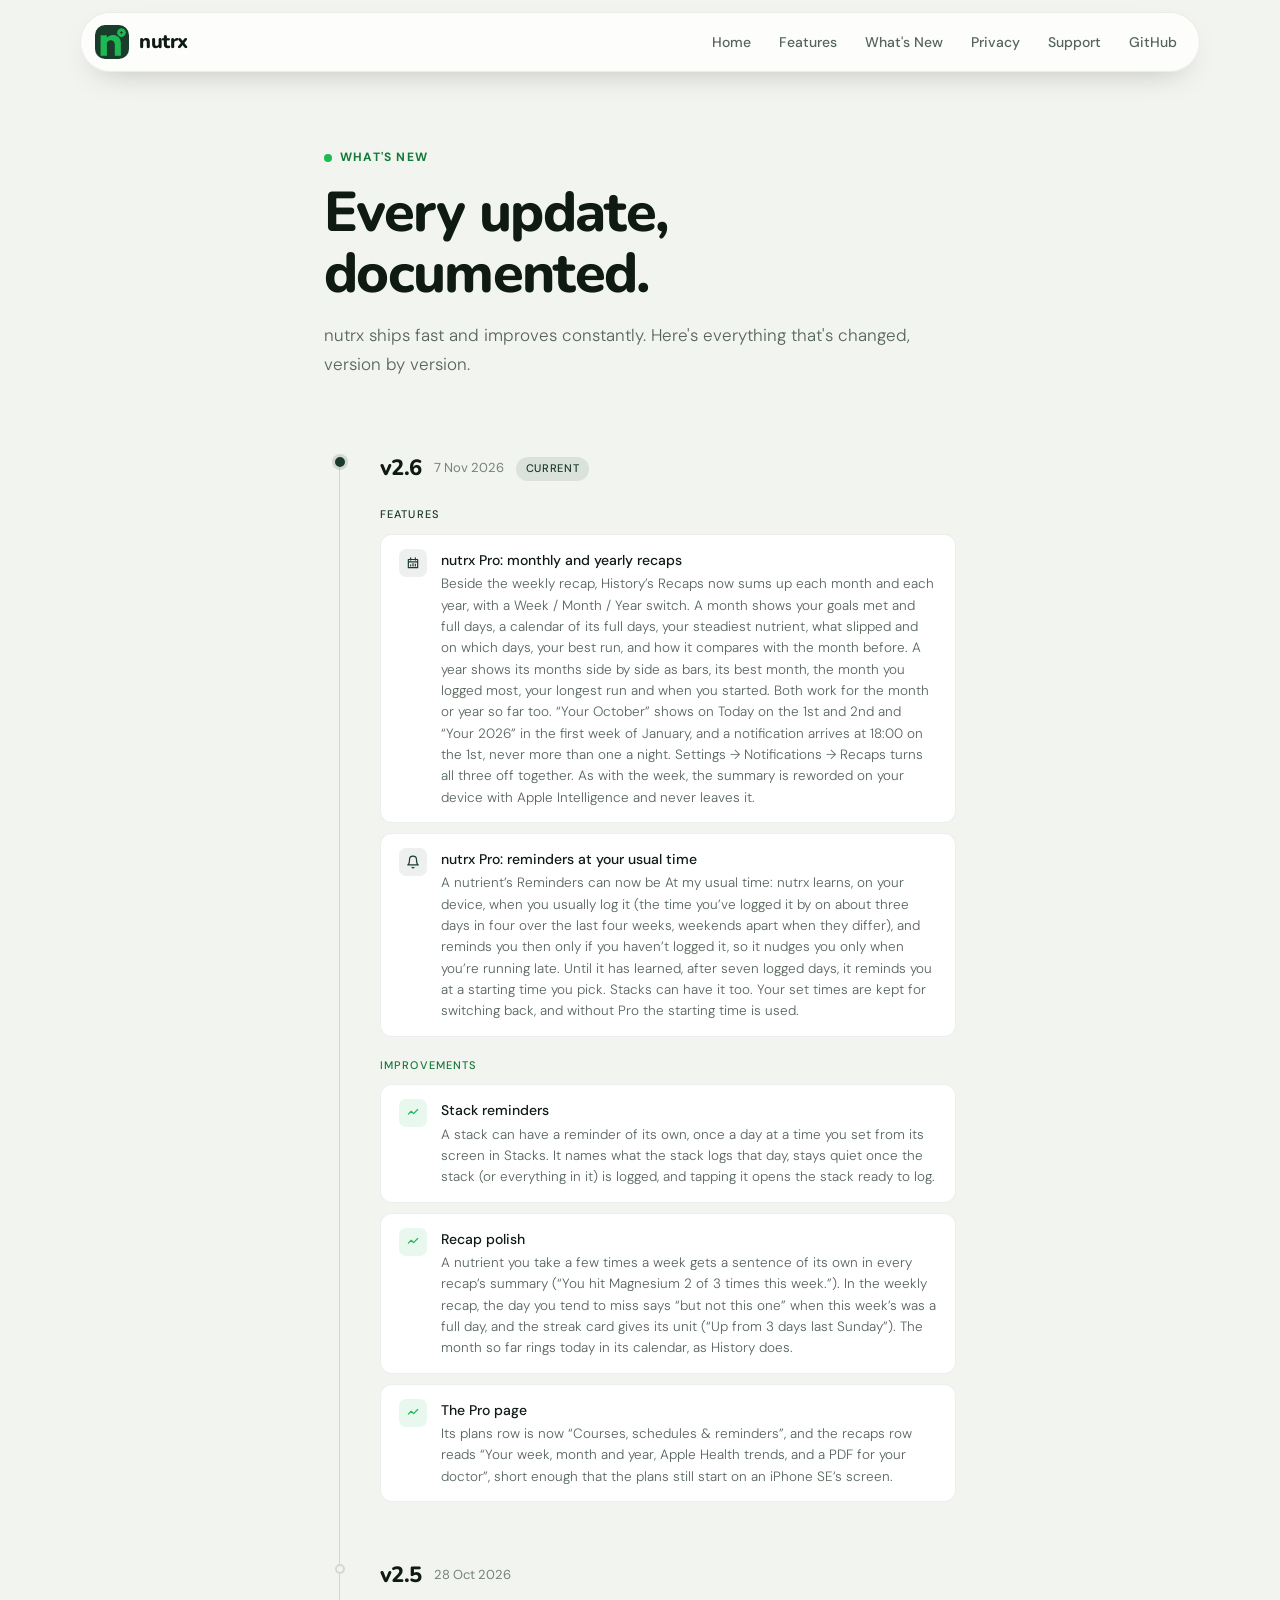
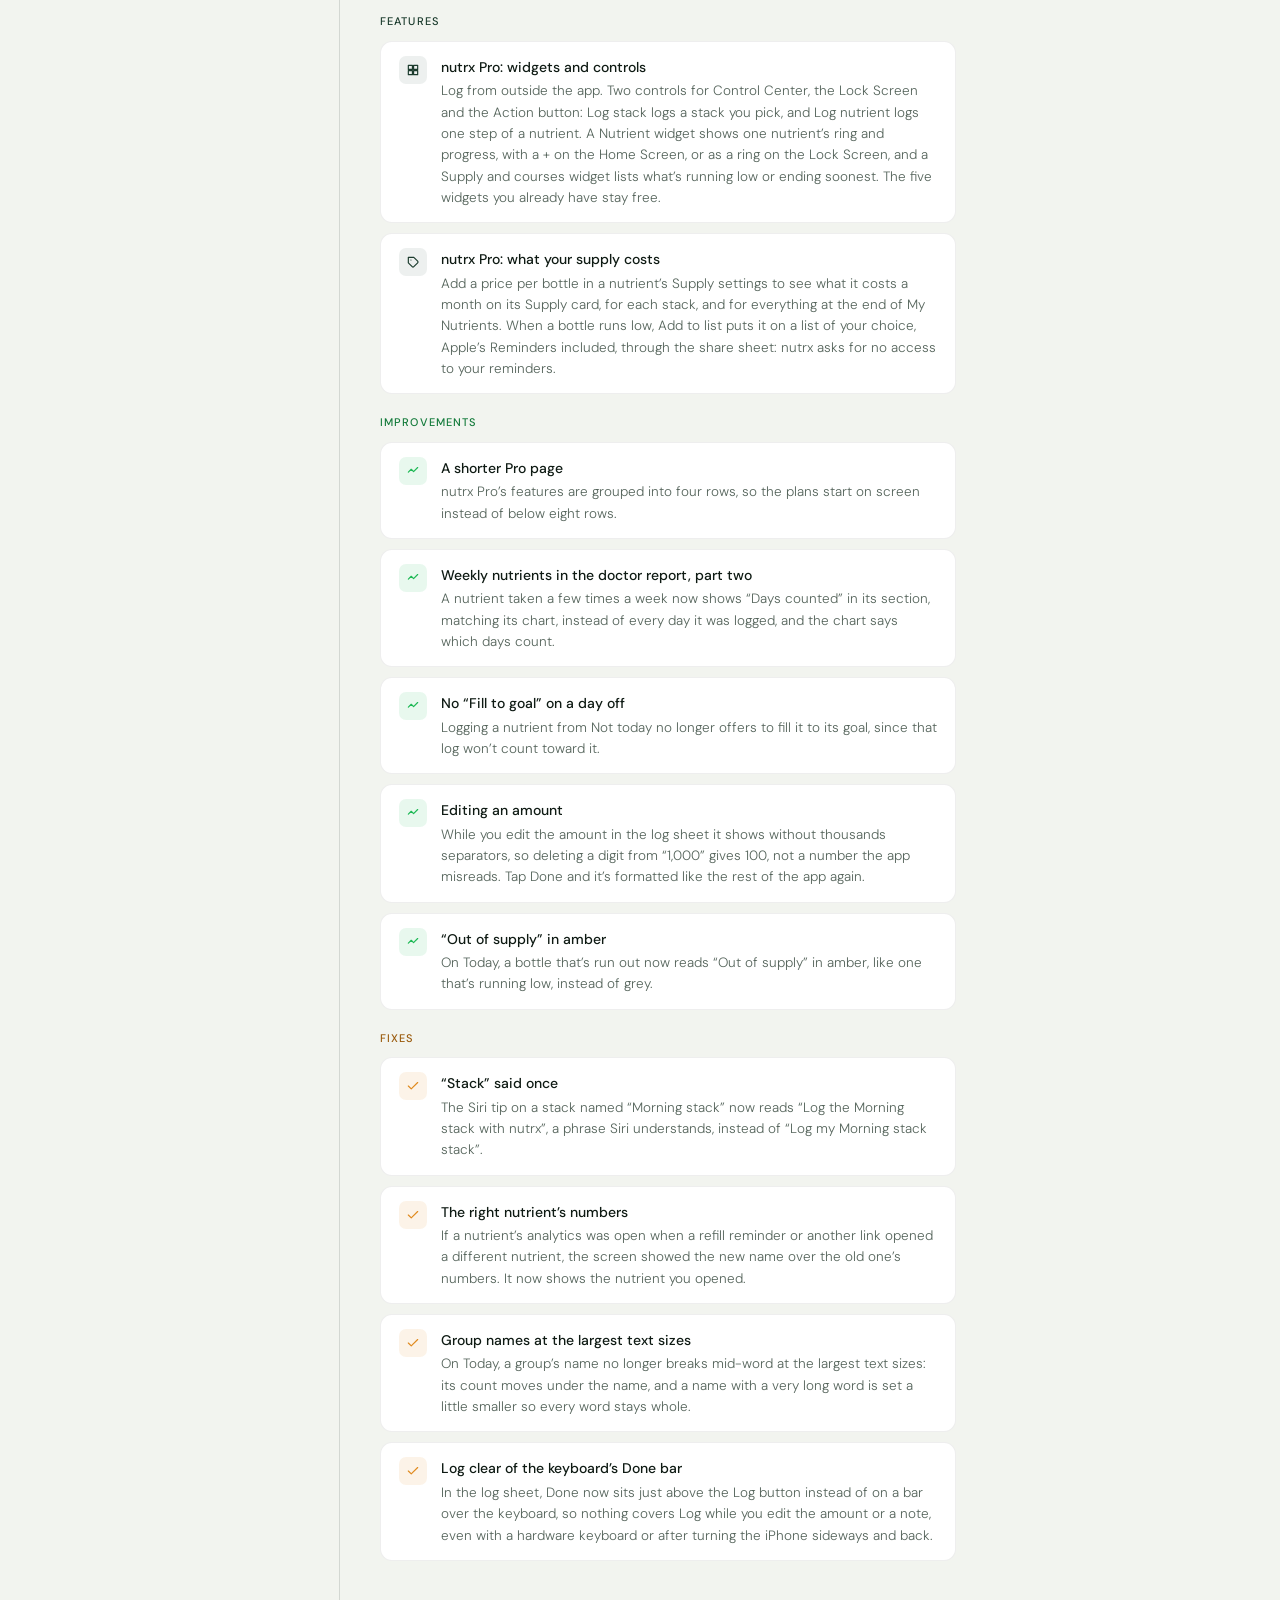
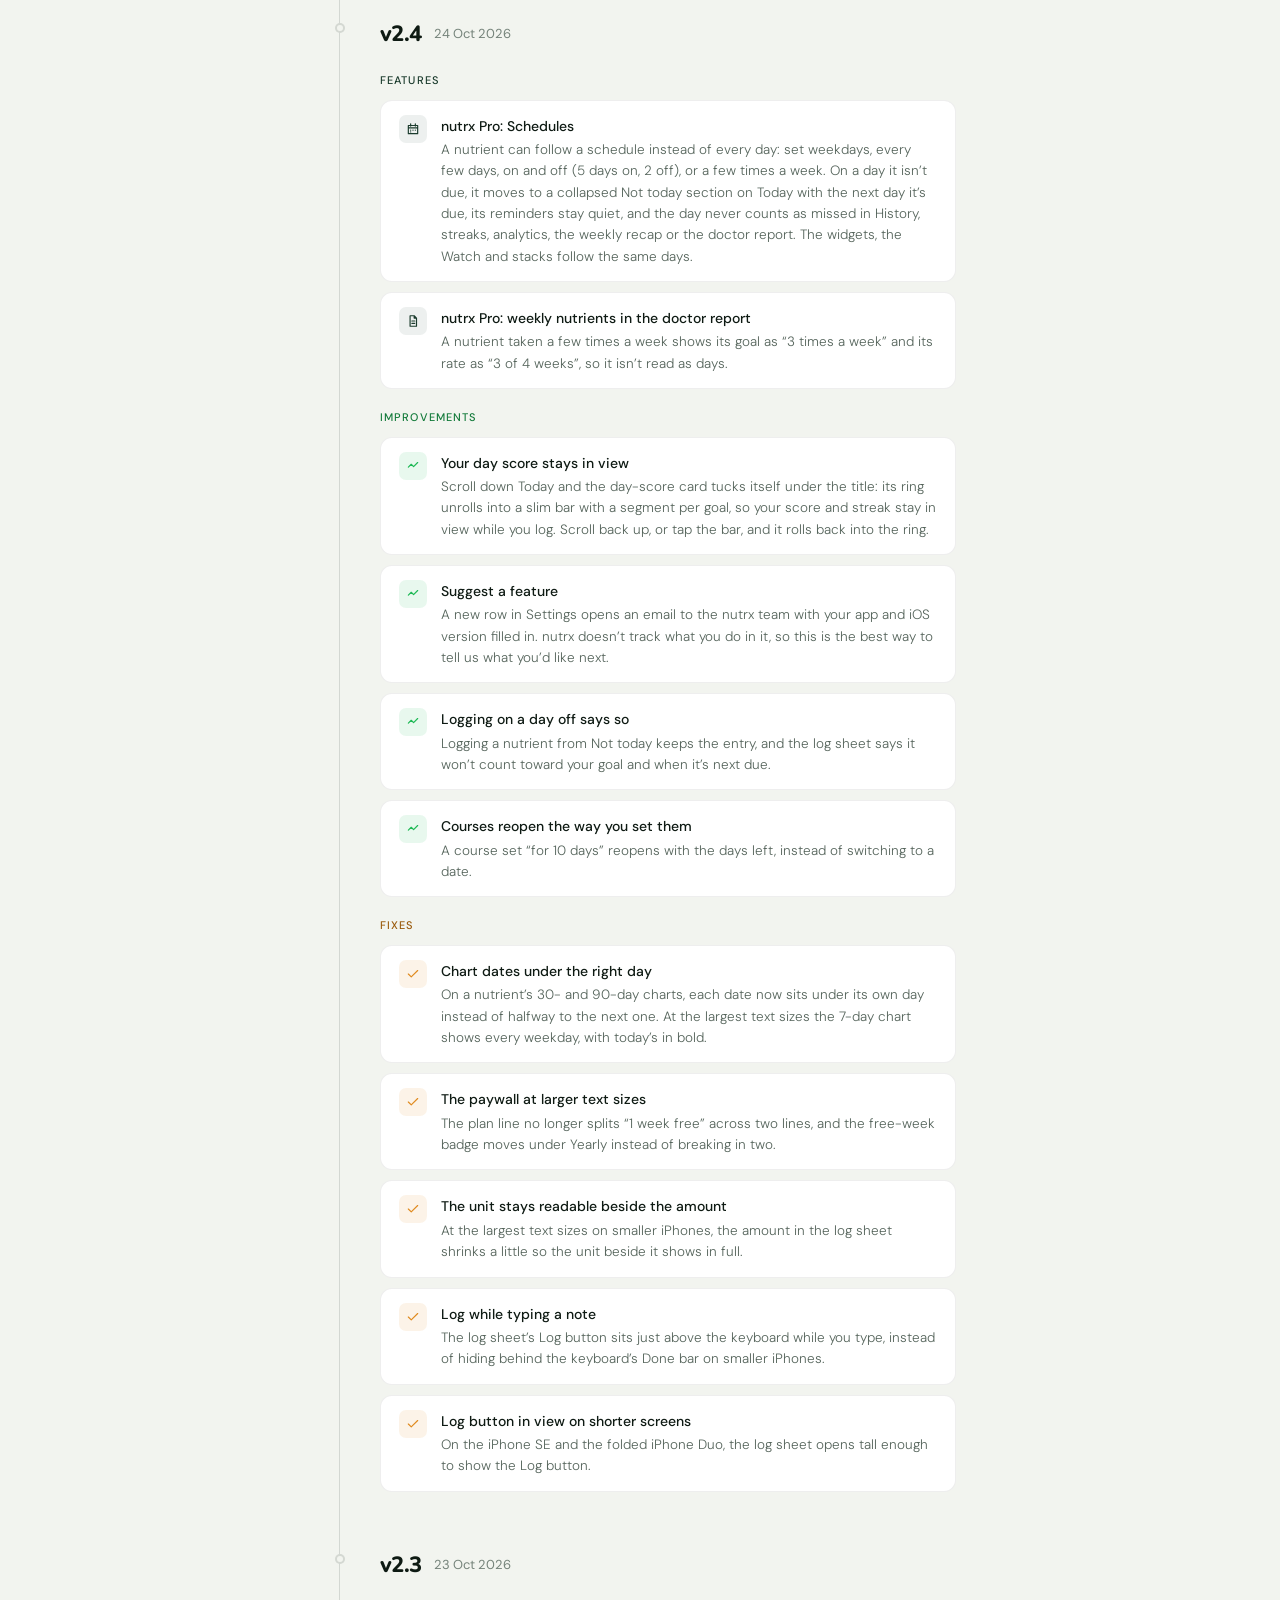
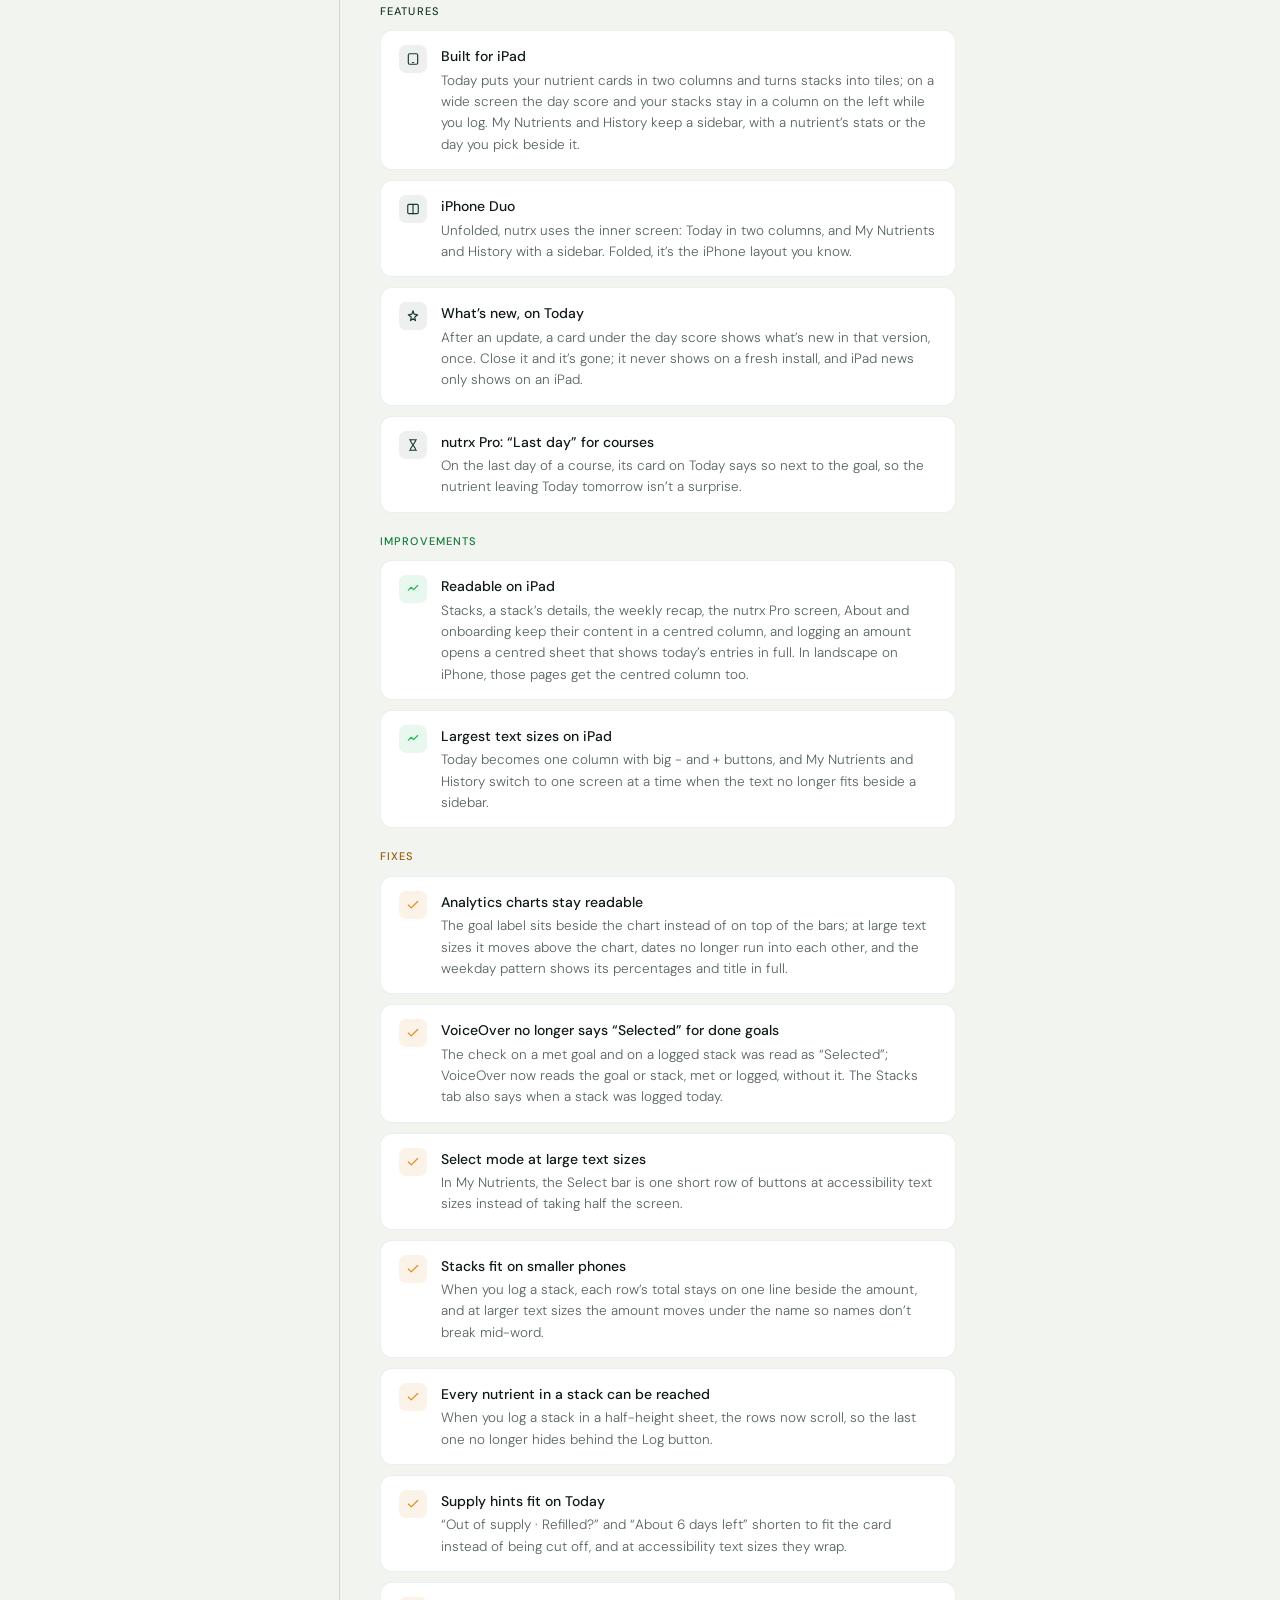
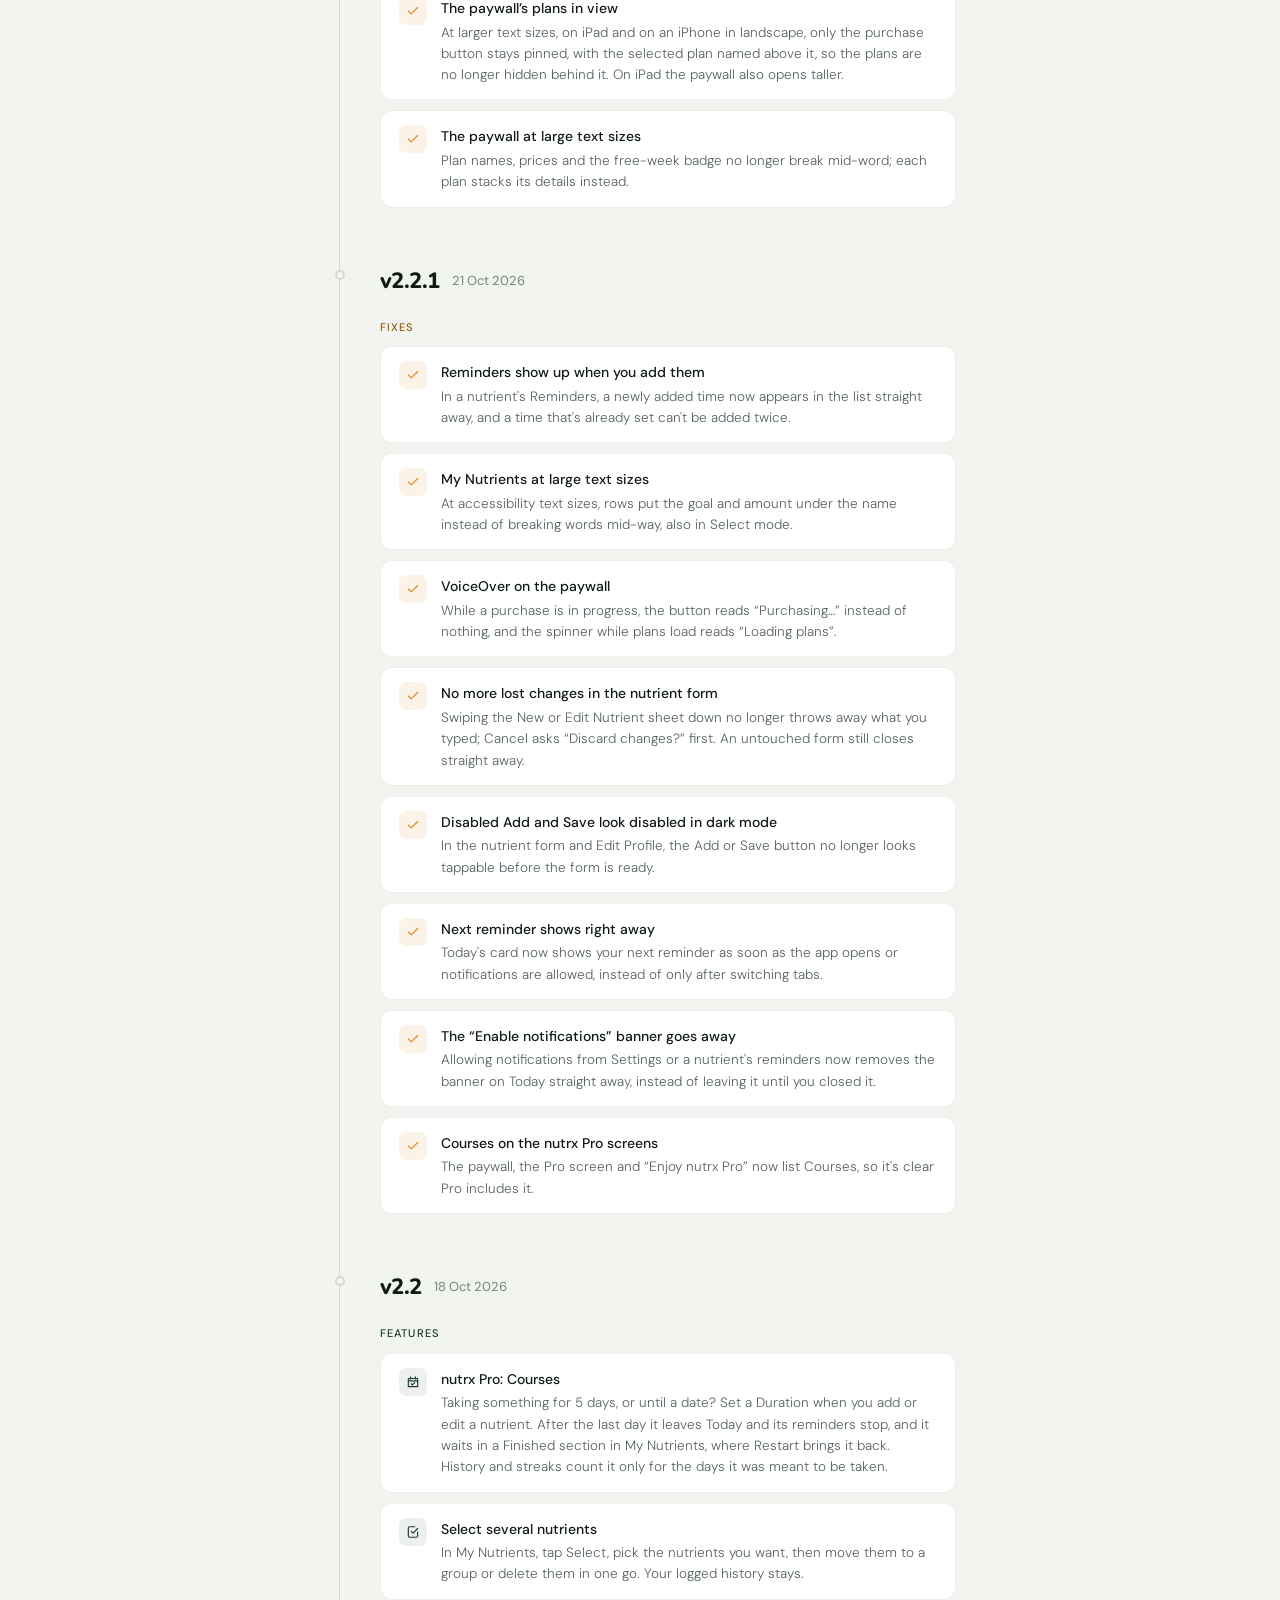
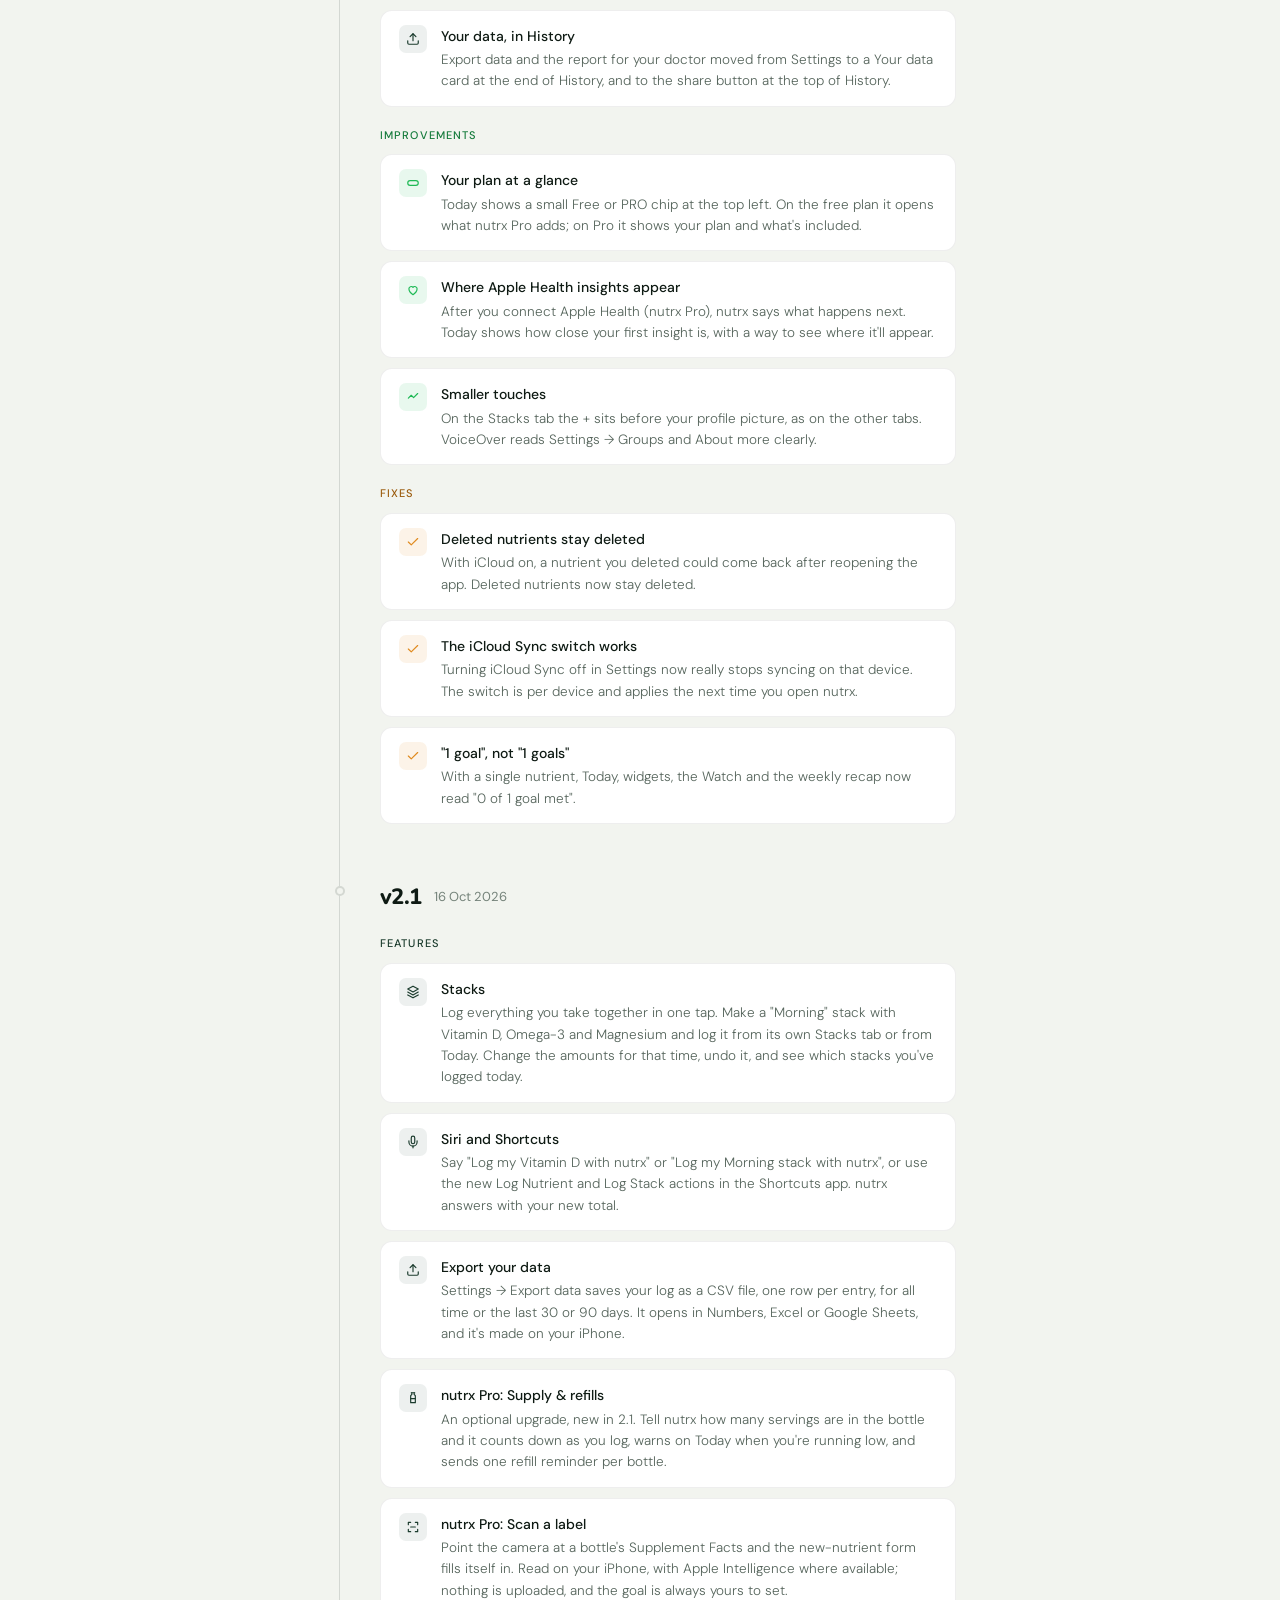
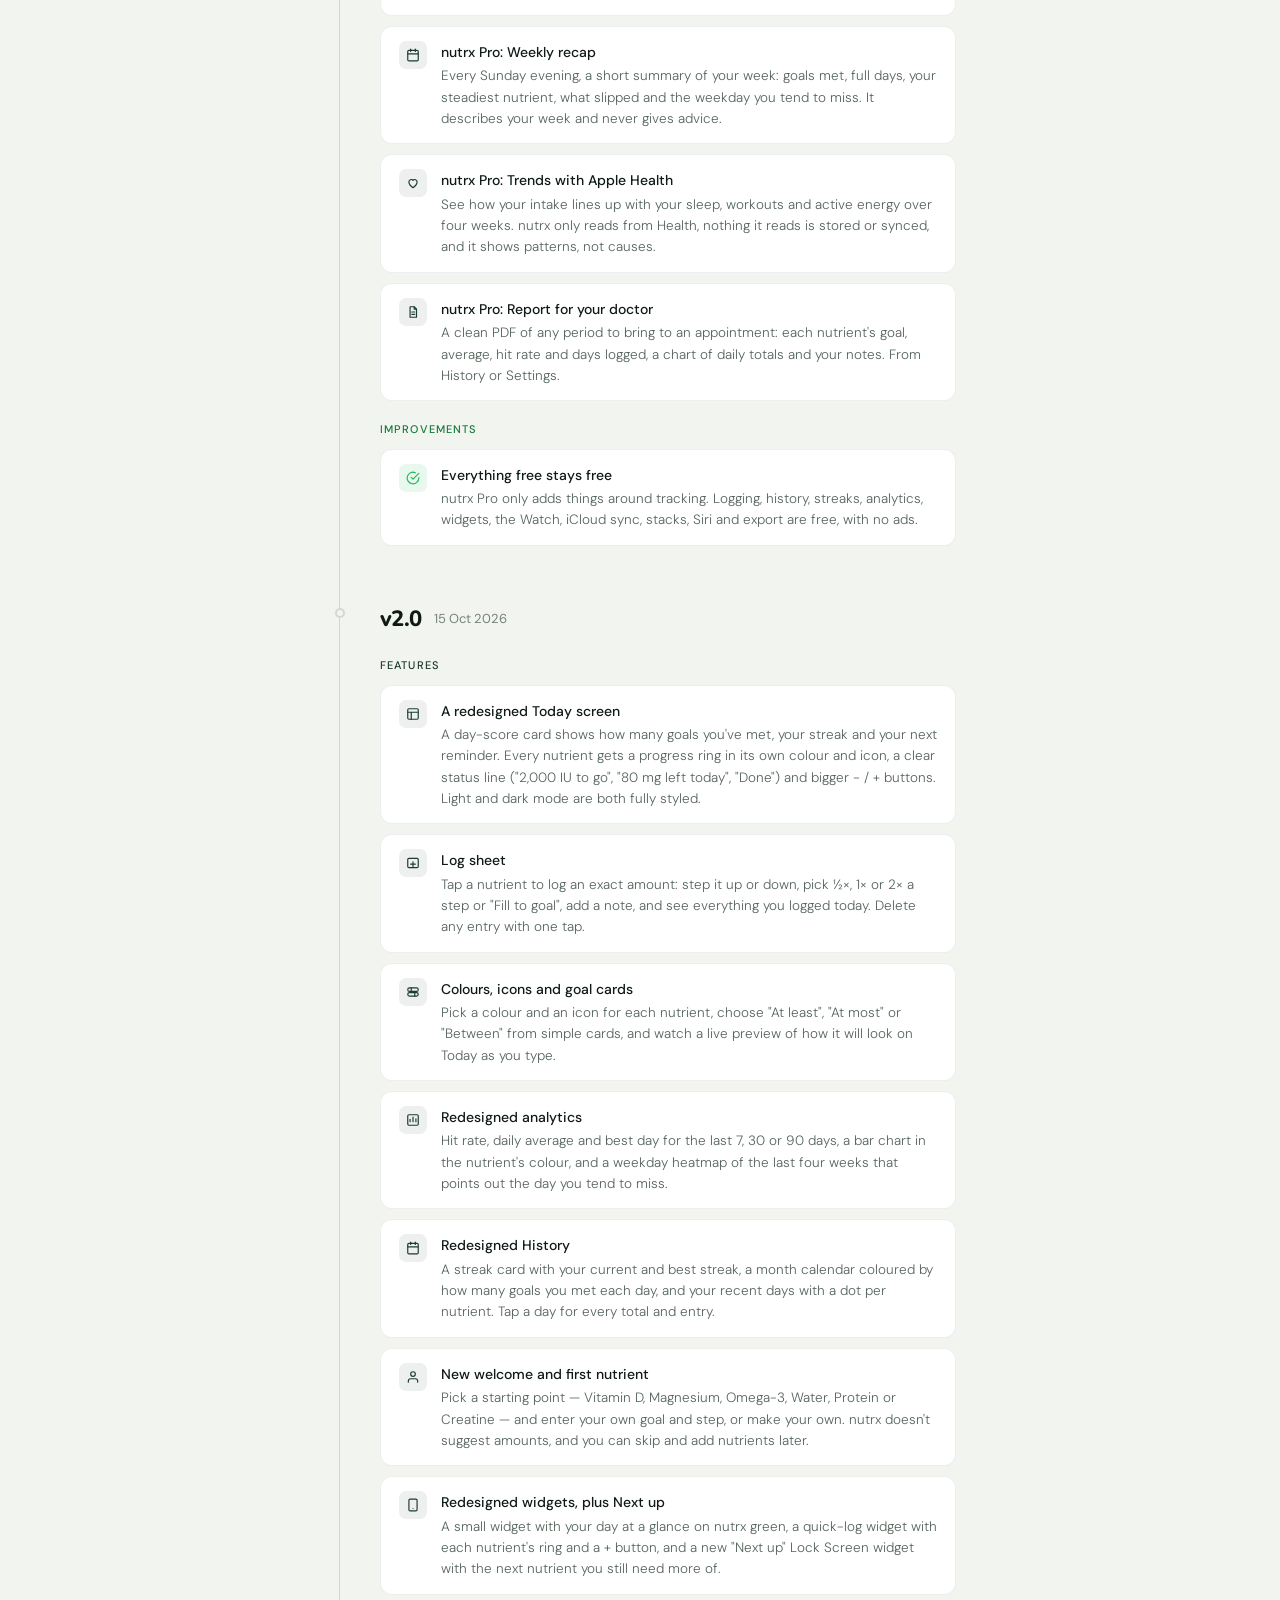
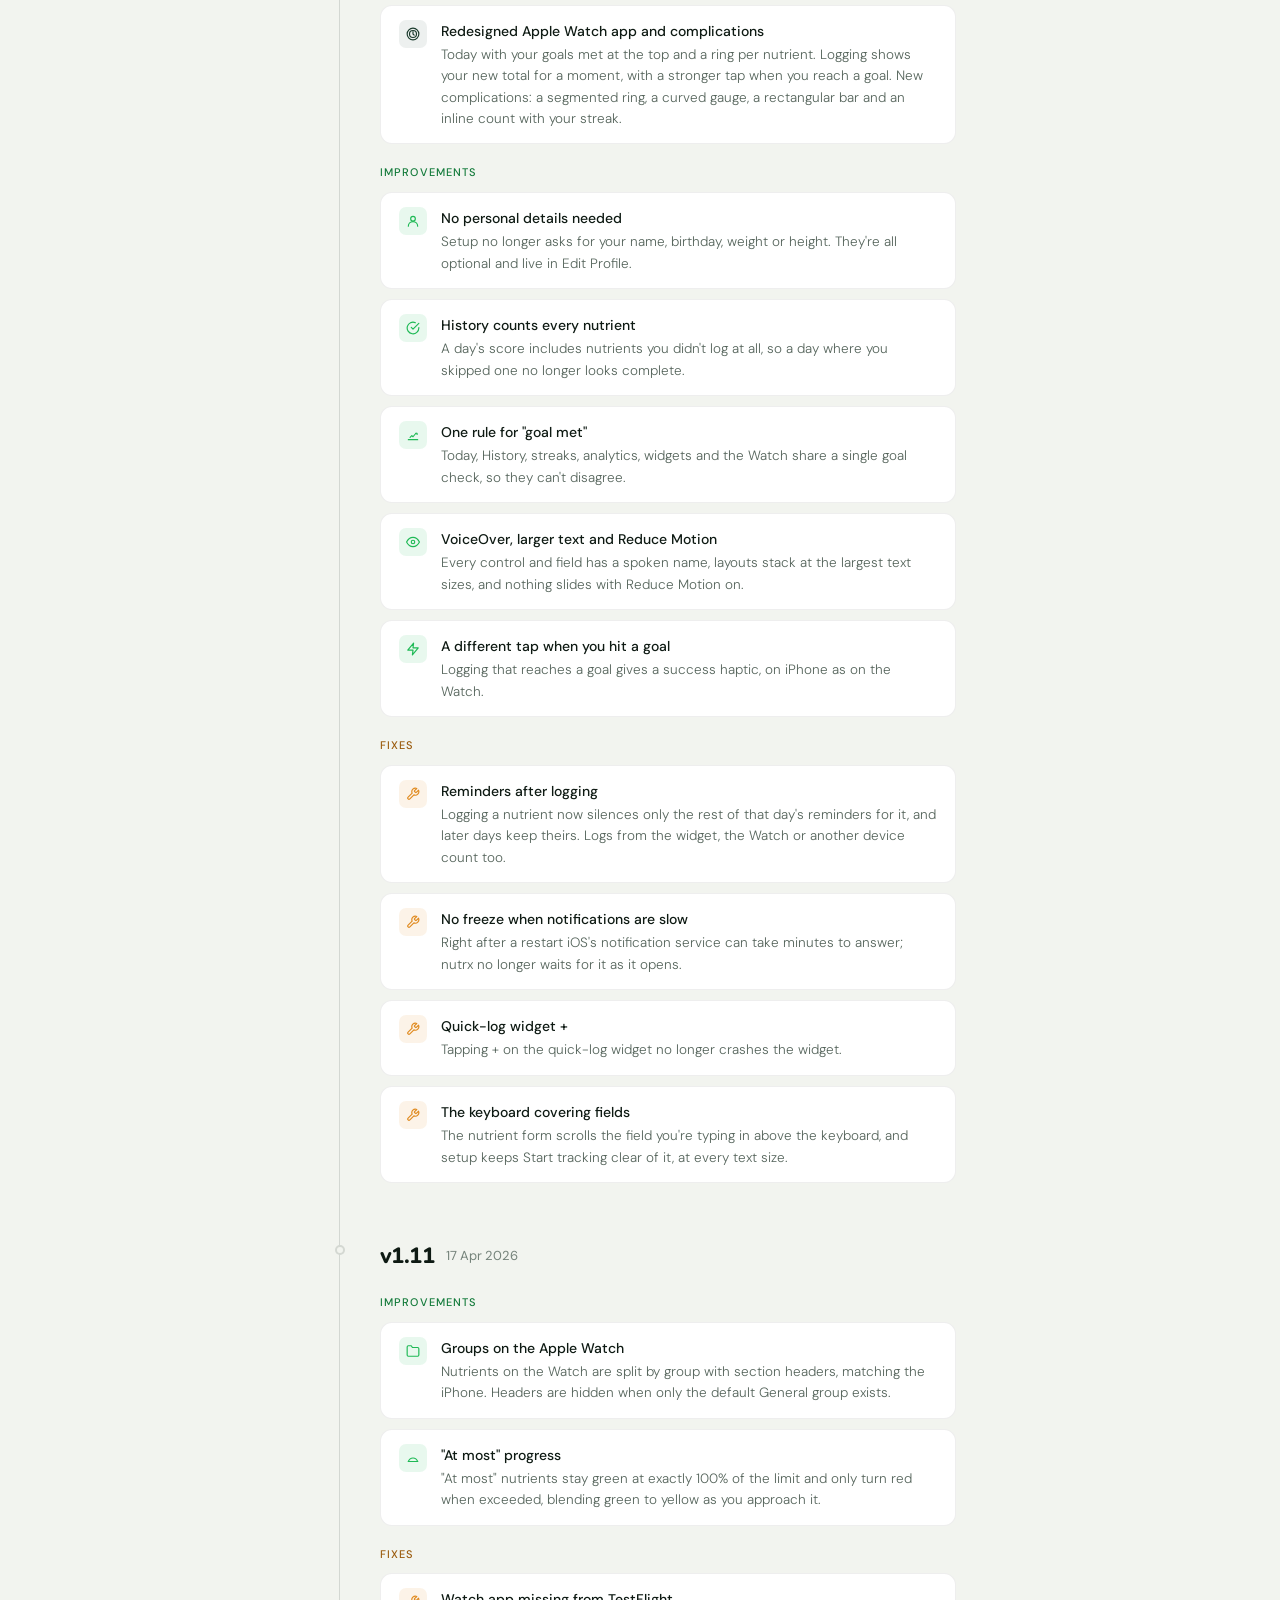
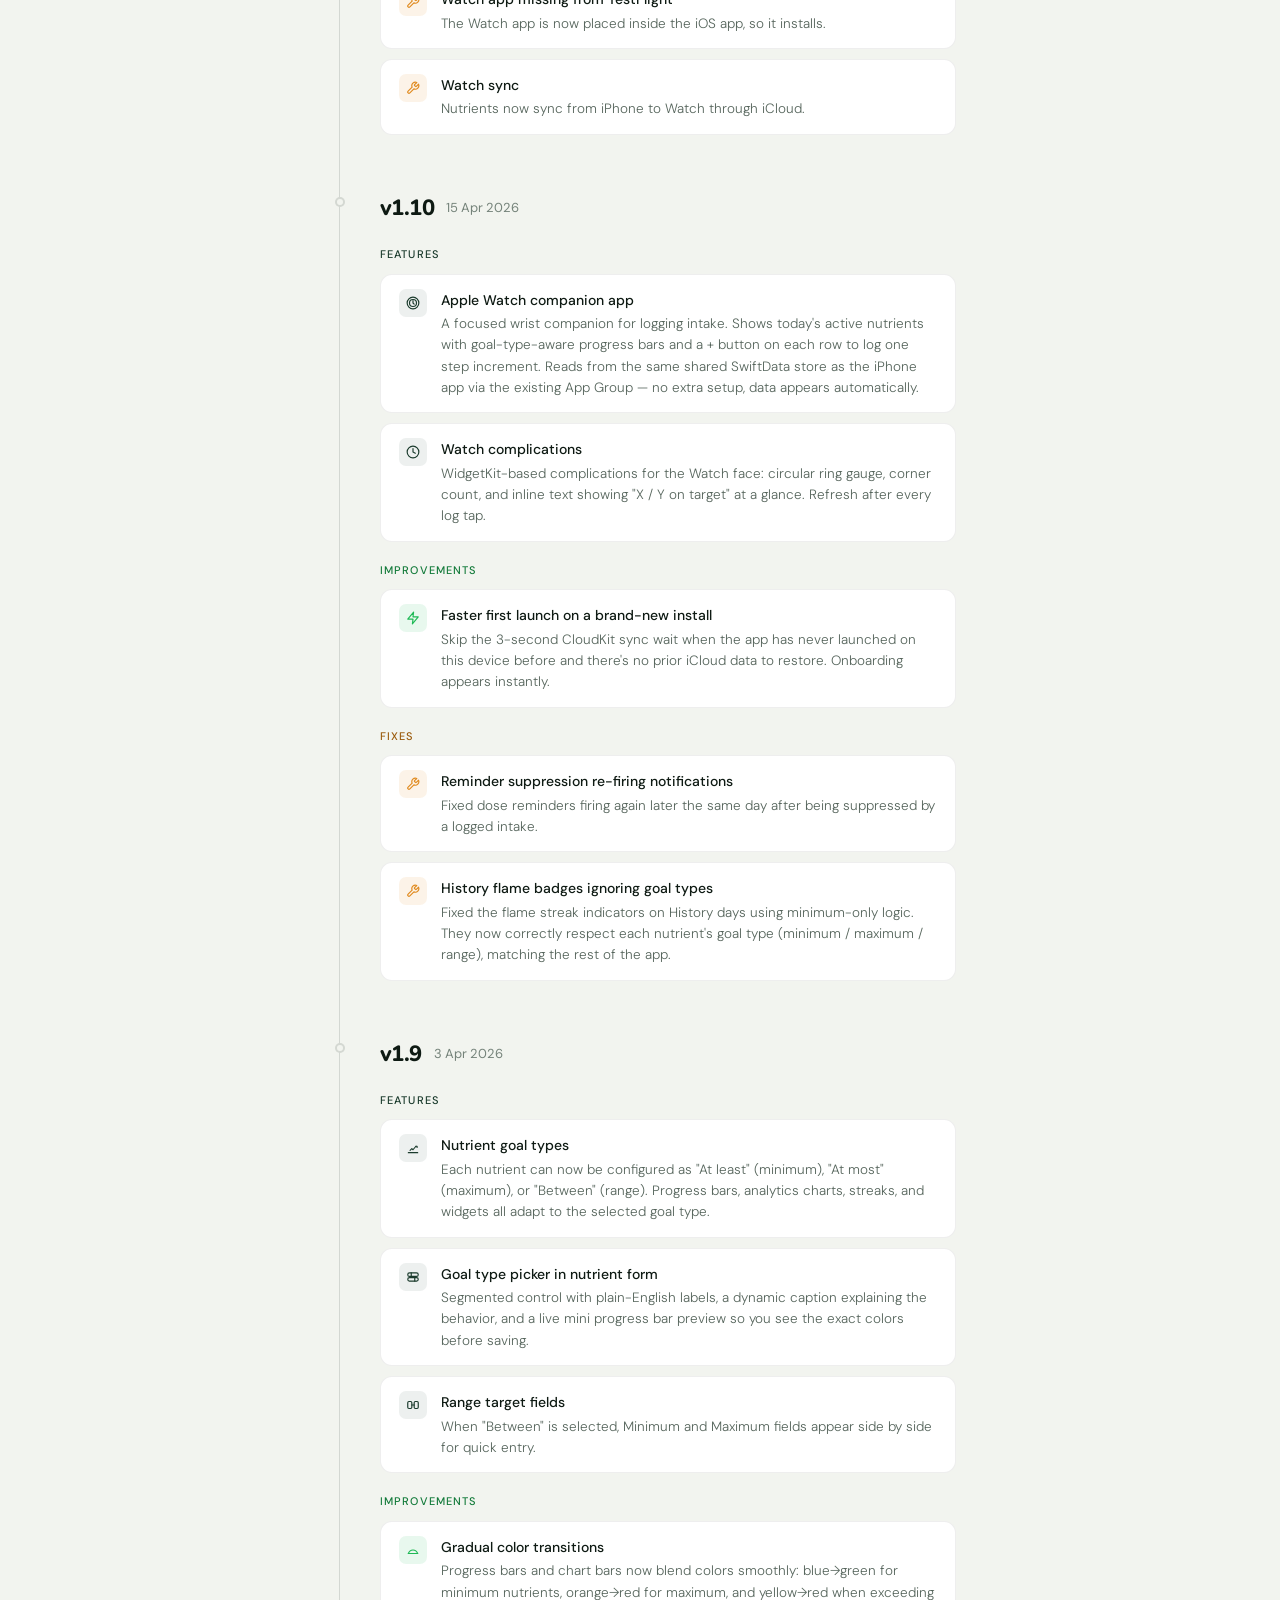
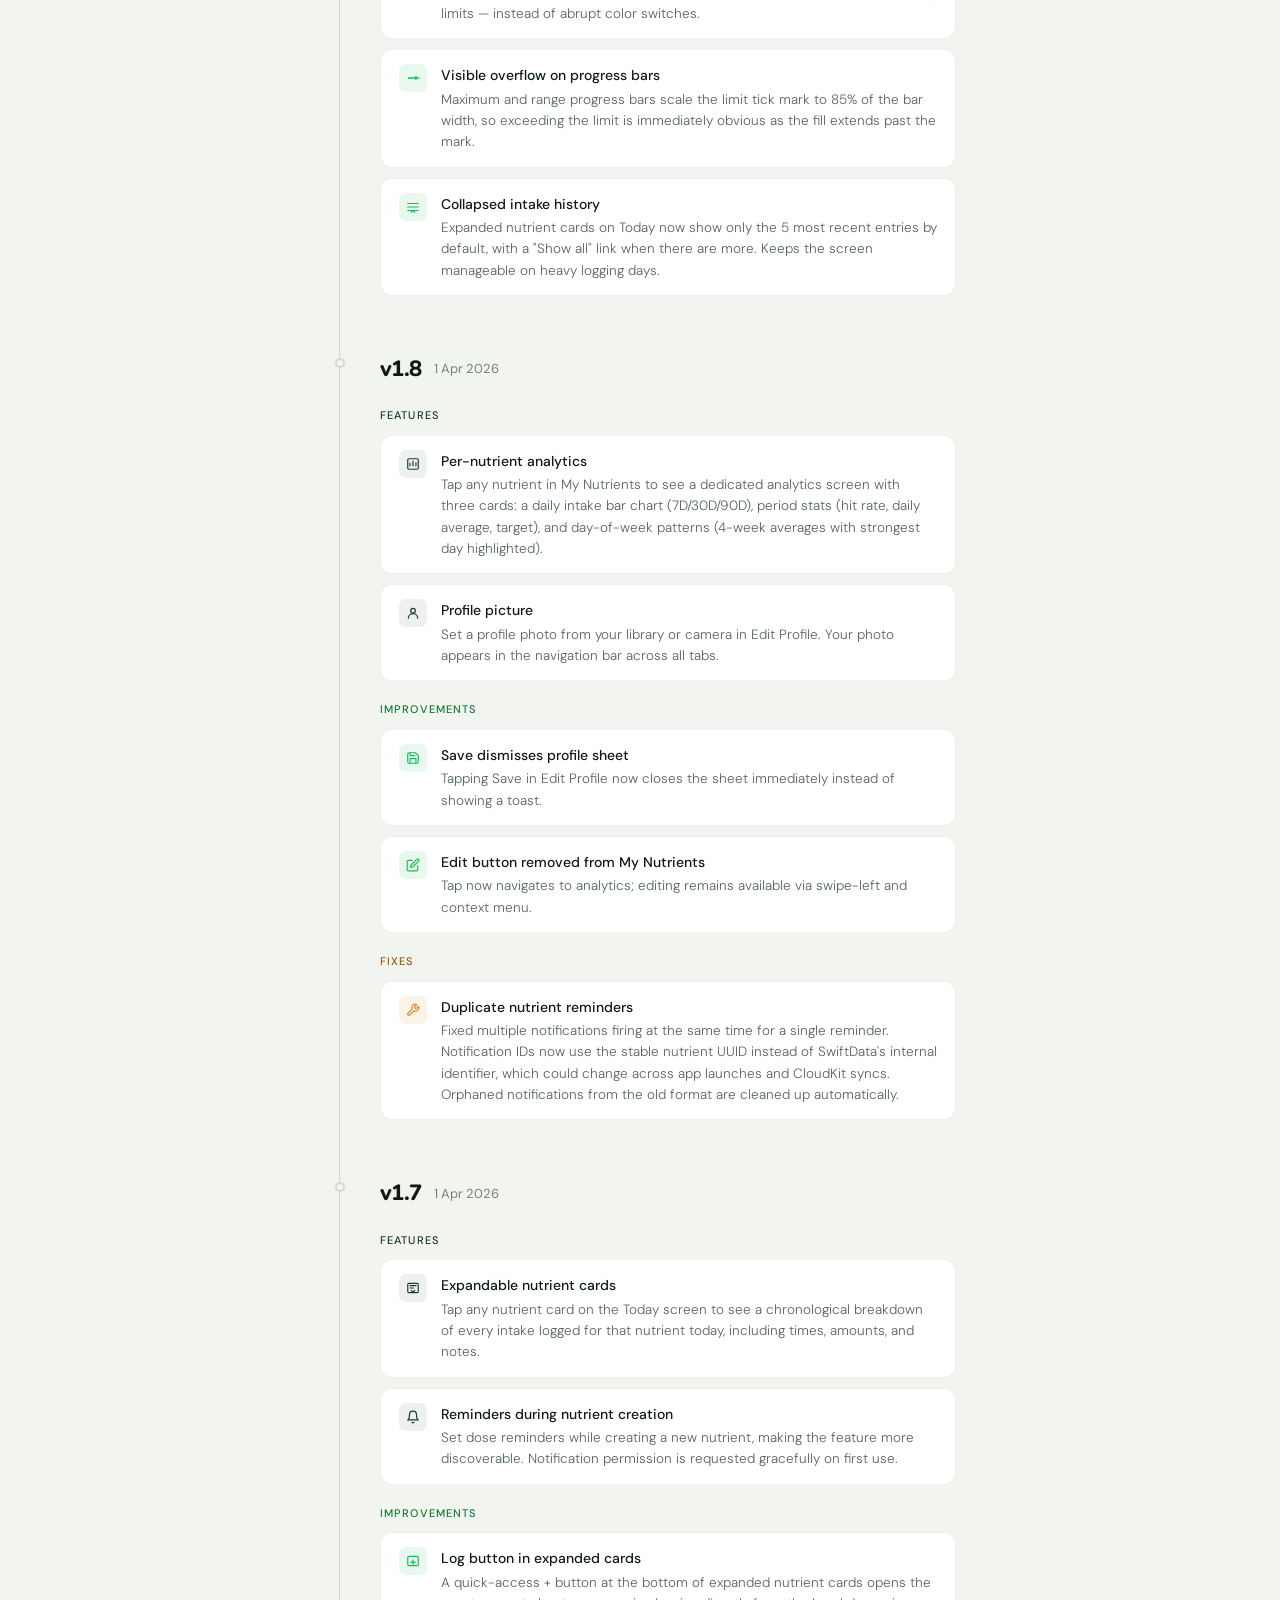
==== commit c48d5ced: "nutrx 2.6: changelog, version, and monthly and yearly recaps and reminders at your usual time in the" ====
--- a/changelog.html
+++ b/changelog.html
@@ -246,9 +246,75 @@
       <div class="release-dot"></div>
       <div class="release-body">
         <div class="release-header">
+          <span class="release-version">v2.6</span>
+          <span class="release-date">7 Nov 2026</span>
+          <span class="release-badge badge-latest">Current</span>
+        </div>
+        <div class="change-groups">
+          <div>
+            <p class="change-group-label label-features">Features</p>
+            <div class="change-list">
+              <div class="change-item">
+                <div class="change-icon icon-feature">
+                  <svg viewBox="0 0 24 24" fill="none" stroke="#1B3B2D" stroke-width="2" stroke-linecap="round" stroke-linejoin="round"><path d="M4 6h16v14H4zM4 10h16M8 3v4M16 3v4"/><path d="M8 17v-2M12 17v-4M16 17v-3"/></svg>
+                </div>
+                <div class="change-text">
+                  <p class="change-title">nutrx Pro: monthly and yearly recaps</p>
+                  <p class="change-desc">Beside the weekly recap, History’s Recaps now sums up each month and each year, with a Week / Month / Year switch. A month shows your goals met and full days, a calendar of its full days, your steadiest nutrient, what slipped and on which days, your best run, and how it compares with the month before. A year shows its months side by side as bars, its best month, the month you logged most, your longest run and when you started. Both work for the month or year so far too. “Your October” shows on Today on the 1st and 2nd and “Your 2026” in the first week of January, and a notification arrives at 18:00 on the 1st, never more than one a night. Settings → Notifications → Recaps turns all three off together. As with the week, the summary is reworded on your device with Apple Intelligence and never leaves it.</p>
+                </div>
+              </div>
+              <div class="change-item">
+                <div class="change-icon icon-feature">
+                  <svg viewBox="0 0 24 24" fill="none" stroke="#1B3B2D" stroke-width="2" stroke-linecap="round" stroke-linejoin="round"><path d="M18 8A6 6 0 0 0 6 8c0 7-3 9-3 9h18s-3-2-3-9"/><path d="M13.73 21a2 2 0 0 1-3.46 0"/></svg>
+                </div>
+                <div class="change-text">
+                  <p class="change-title">nutrx Pro: reminders at your usual time</p>
+                  <p class="change-desc">A nutrient’s Reminders can now be At my usual time: nutrx learns, on your device, when you usually log it (the time you’ve logged it by on about three days in four over the last four weeks, weekends apart when they differ), and reminds you then only if you haven’t logged it, so it nudges you only when you’re running late. Until it has learned, after seven logged days, it reminds you at a starting time you pick. Stacks can have it too. Your set times are kept for switching back, and without Pro the starting time is used.</p>
+                </div>
+              </div>
+            </div>
+          </div>
+          <div>
+            <p class="change-group-label label-improvements">Improvements</p>
+            <div class="change-list">
+              <div class="change-item">
+                <div class="change-icon icon-improvement">
+                  <svg viewBox="0 0 24 24" fill="none" stroke="#1EB955" stroke-width="2" stroke-linecap="round" stroke-linejoin="round"><polyline points="4 14 9 9 13 13 20 6"/></svg>
+                </div>
+                <div class="change-text">
+                  <p class="change-title">Stack reminders</p>
+                  <p class="change-desc">A stack can have a reminder of its own, once a day at a time you set from its screen in Stacks. It names what the stack logs that day, stays quiet once the stack (or everything in it) is logged, and tapping it opens the stack ready to log.</p>
+                </div>
+              </div>
+              <div class="change-item">
+                <div class="change-icon icon-improvement">
+                  <svg viewBox="0 0 24 24" fill="none" stroke="#1EB955" stroke-width="2" stroke-linecap="round" stroke-linejoin="round"><polyline points="4 14 9 9 13 13 20 6"/></svg>
+                </div>
+                <div class="change-text">
+                  <p class="change-title">Recap polish</p>
+                  <p class="change-desc">A nutrient you take a few times a week gets a sentence of its own in every recap’s summary (“You hit Magnesium 2 of 3 times this week.”). In the weekly recap, the day you tend to miss says “but not this one” when this week’s was a full day, and the streak card gives its unit (“Up from 3 days last Sunday”). The month so far rings today in its calendar, as History does.</p>
+                </div>
+              </div>
+              <div class="change-item">
+                <div class="change-icon icon-improvement">
+                  <svg viewBox="0 0 24 24" fill="none" stroke="#1EB955" stroke-width="2" stroke-linecap="round" stroke-linejoin="round"><polyline points="4 14 9 9 13 13 20 6"/></svg>
+                </div>
+                <div class="change-text">
+                  <p class="change-title">The Pro page</p>
+                  <p class="change-desc">Its plans row is now “Courses, schedules &amp; reminders”, and the recaps row reads “Your week, month and year, Apple Health trends, and a PDF for your doctor”, short enough that the plans still start on an iPhone SE’s screen.</p>
+                </div>
+              </div>
+            </div>
+          </div>
+        </div>
+      </div>
+    </div>
+    <div class="release">
+      <div class="release-dot"></div>
+      <div class="release-body">
+        <div class="release-header">
           <span class="release-version">v2.5</span>
           <span class="release-date">28 Oct 2026</span>
-          <span class="release-badge badge-latest">Current</span>
         </div>
         <div class="change-groups">
           <div>
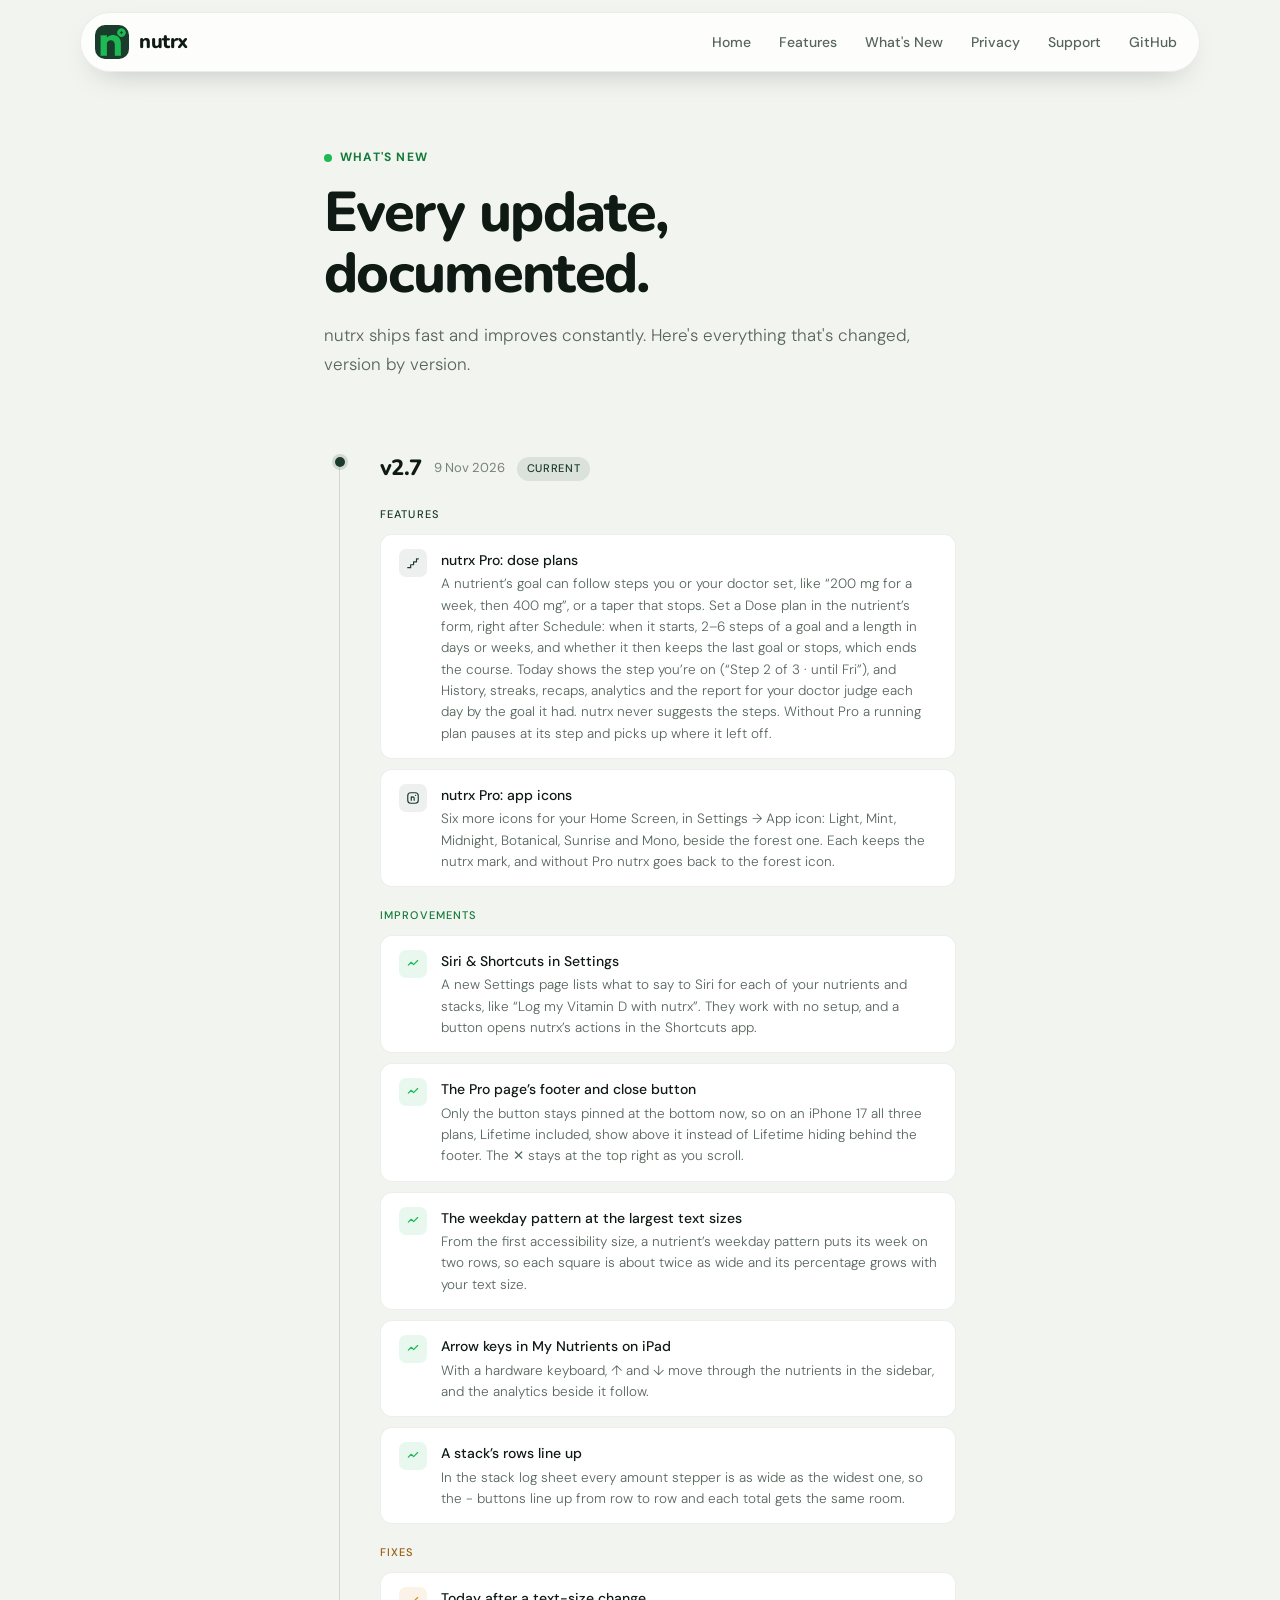
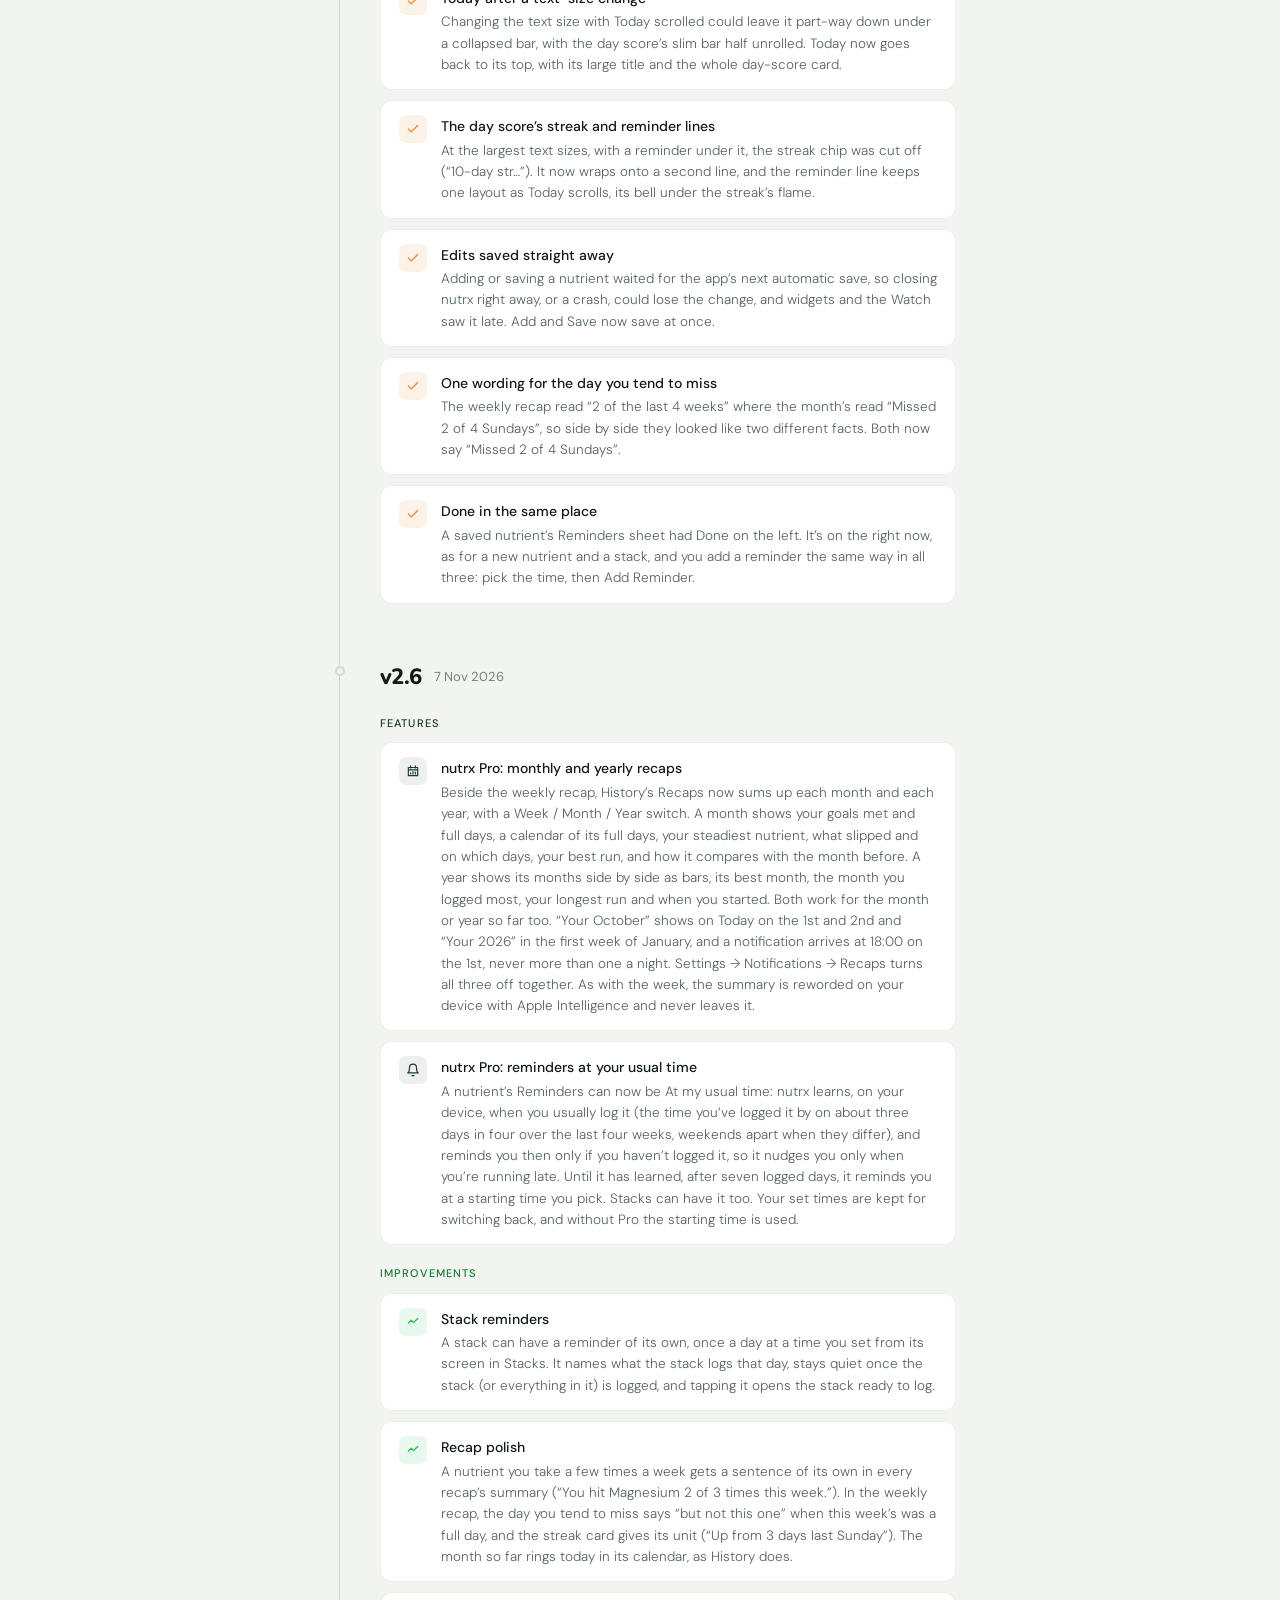
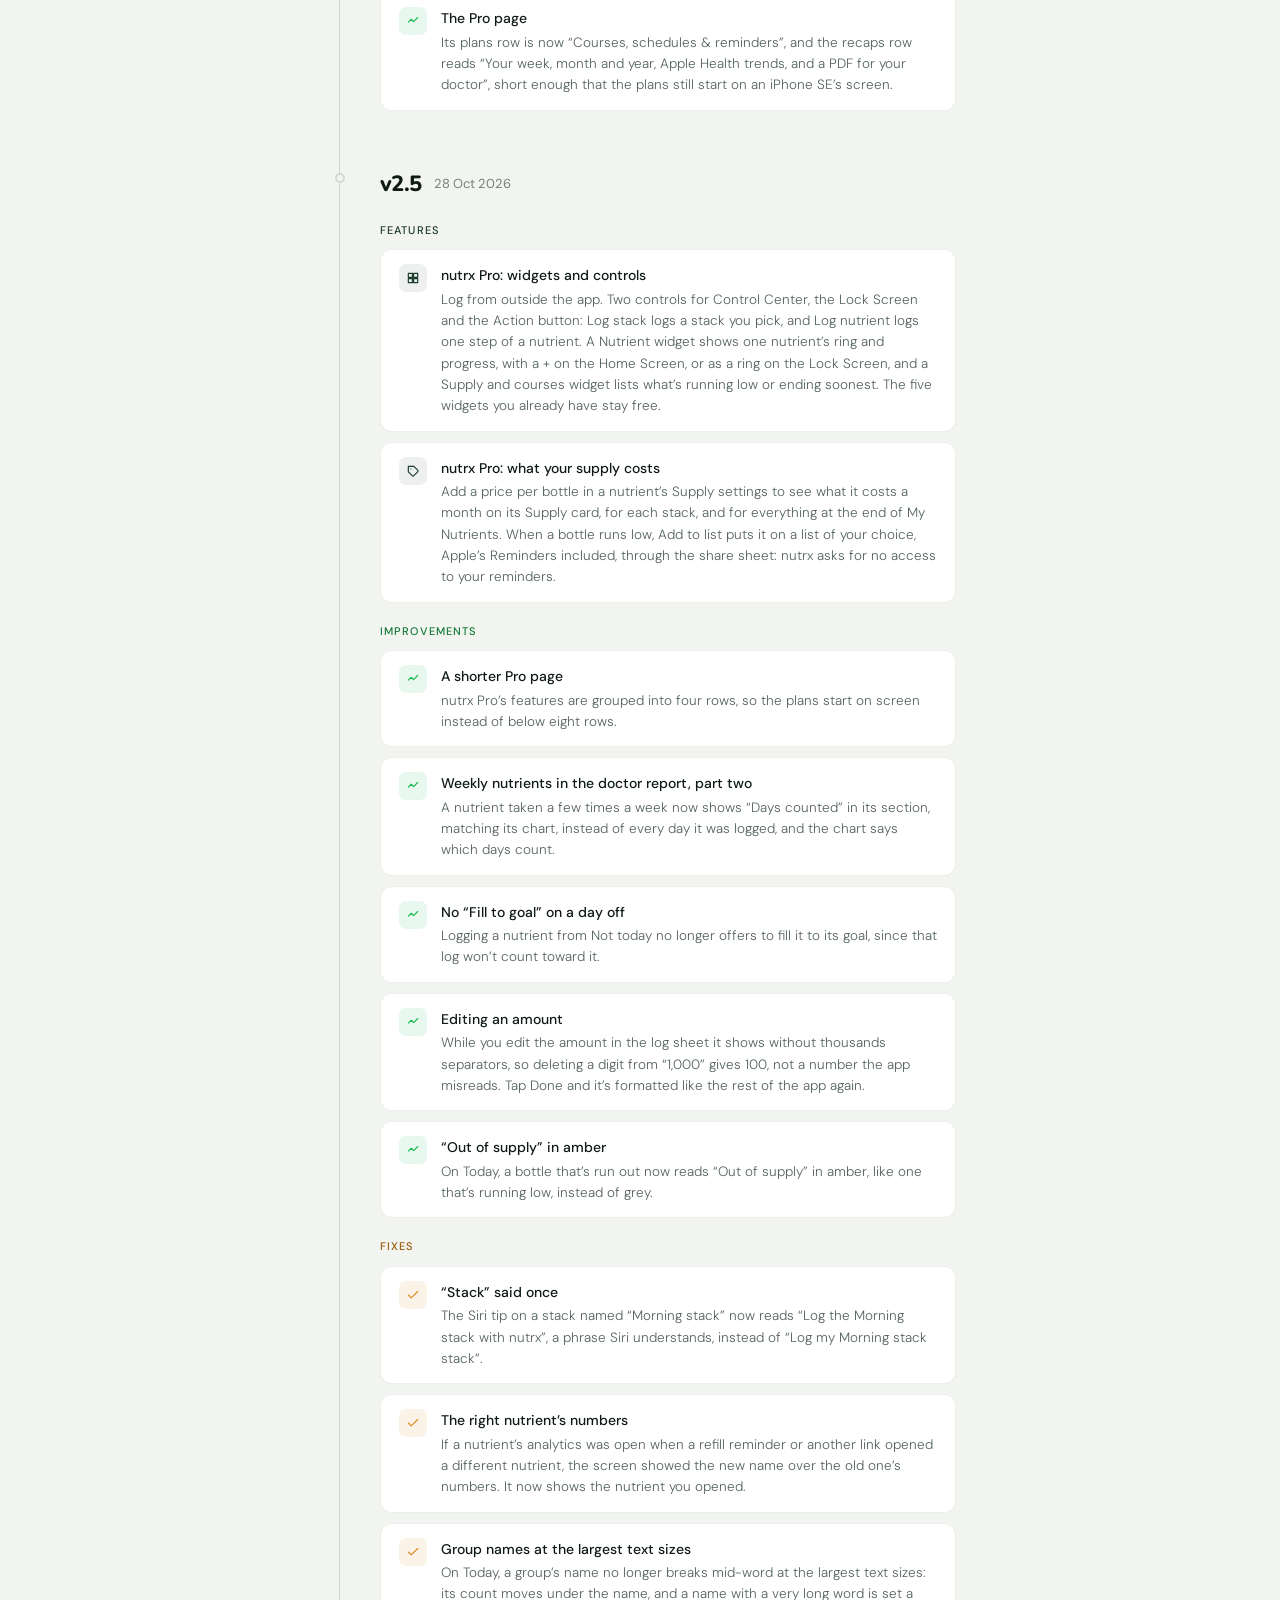
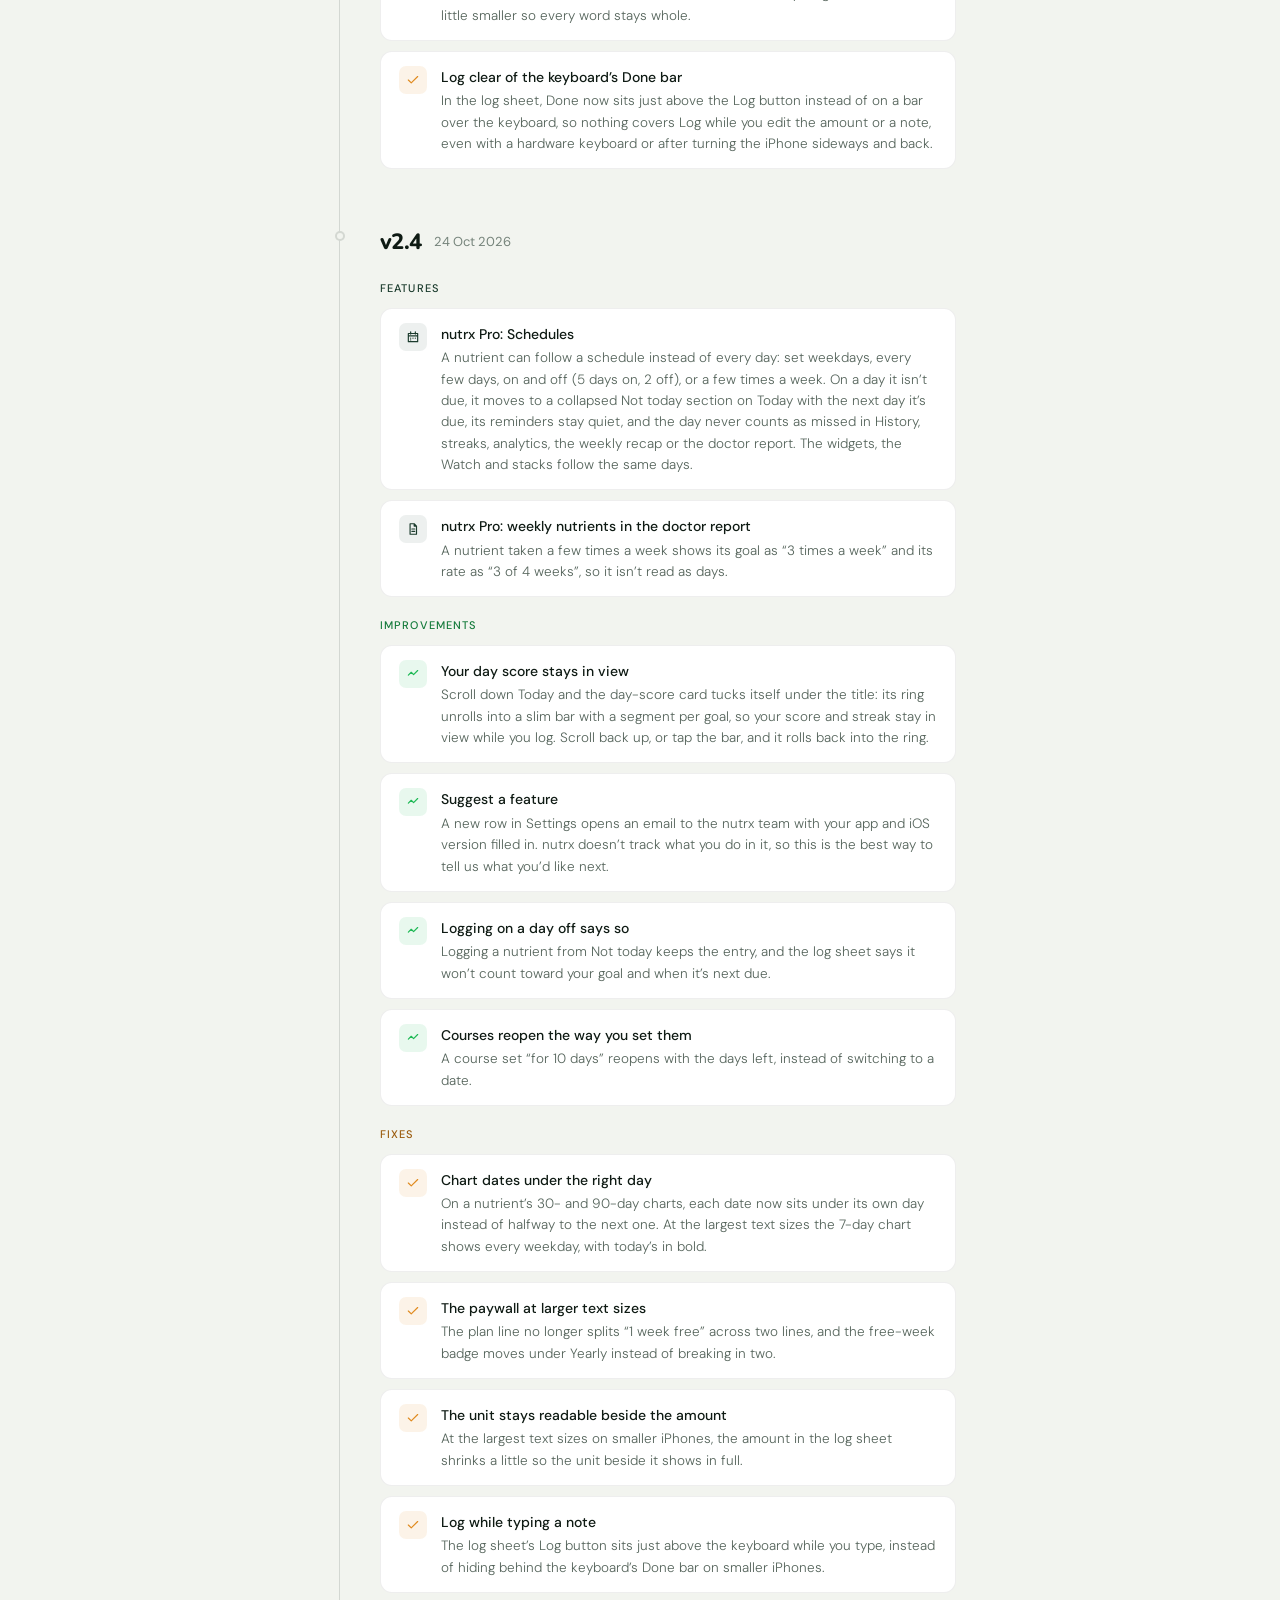
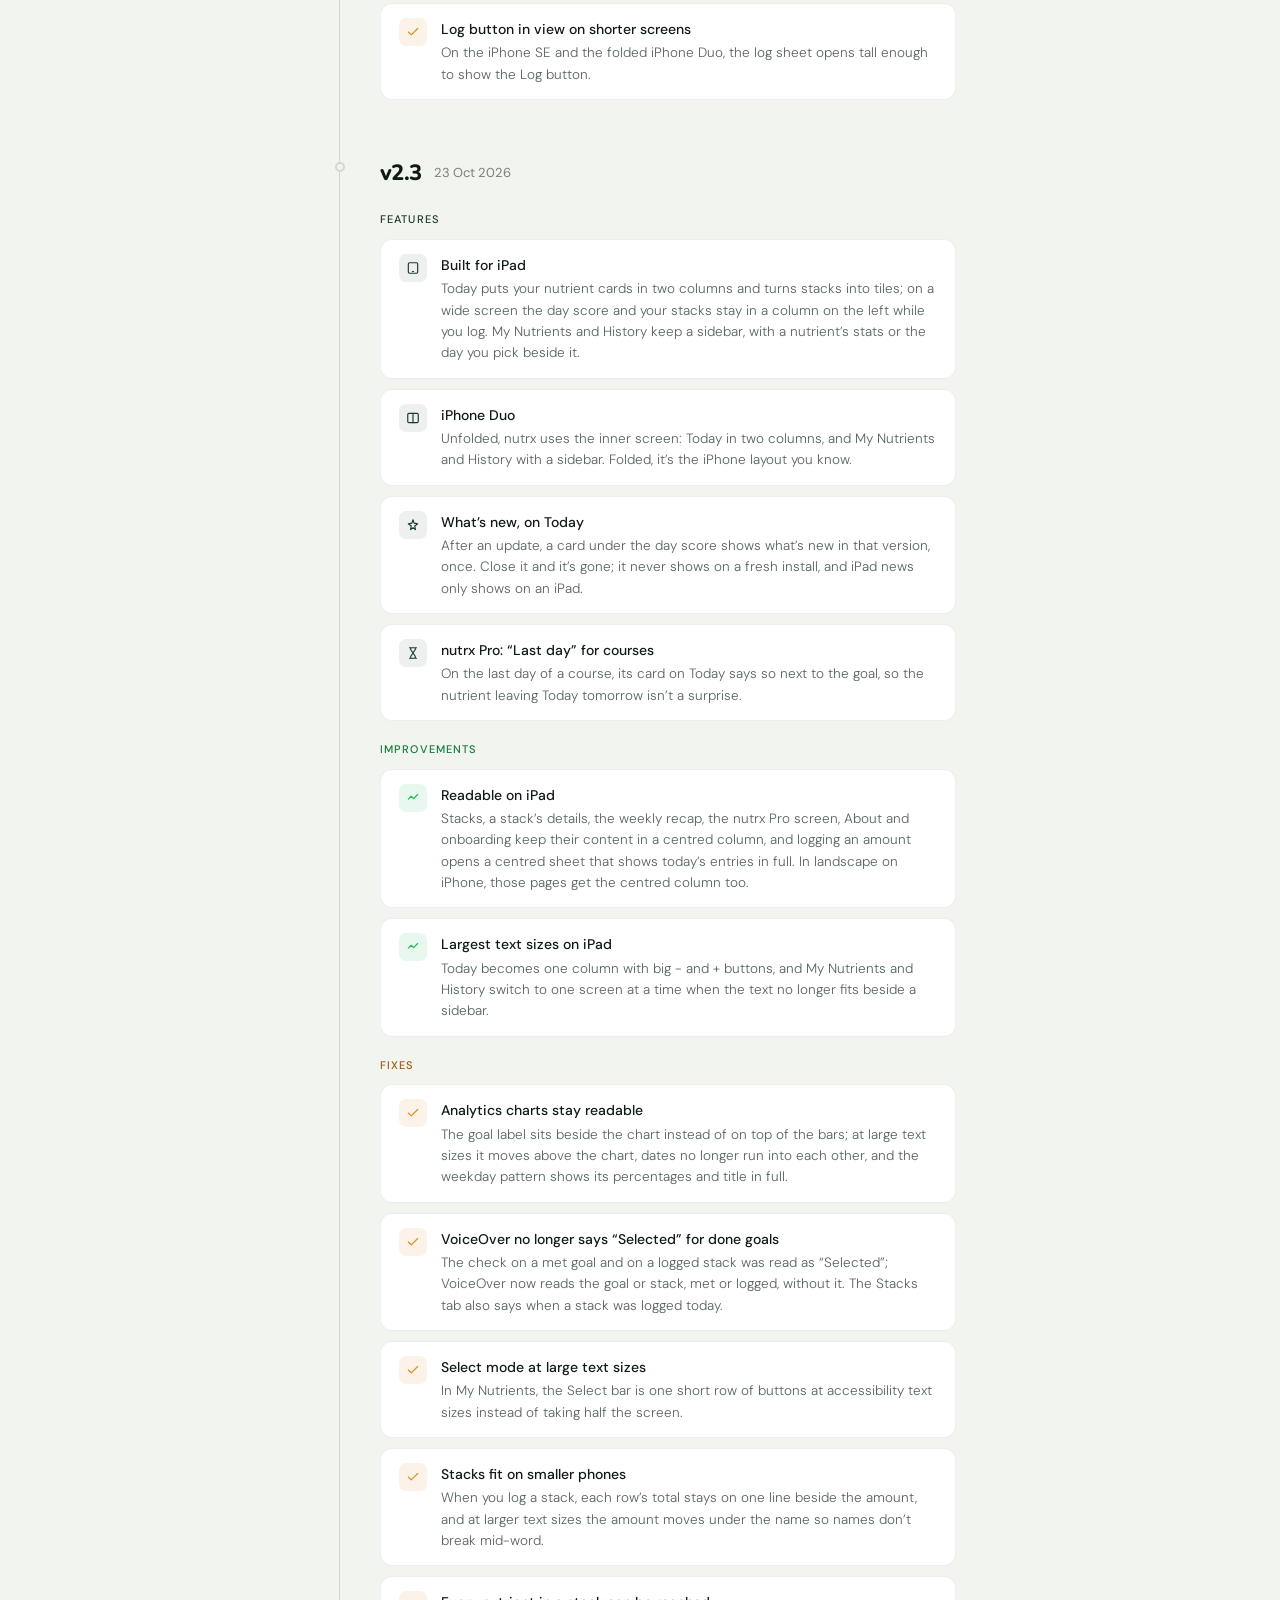
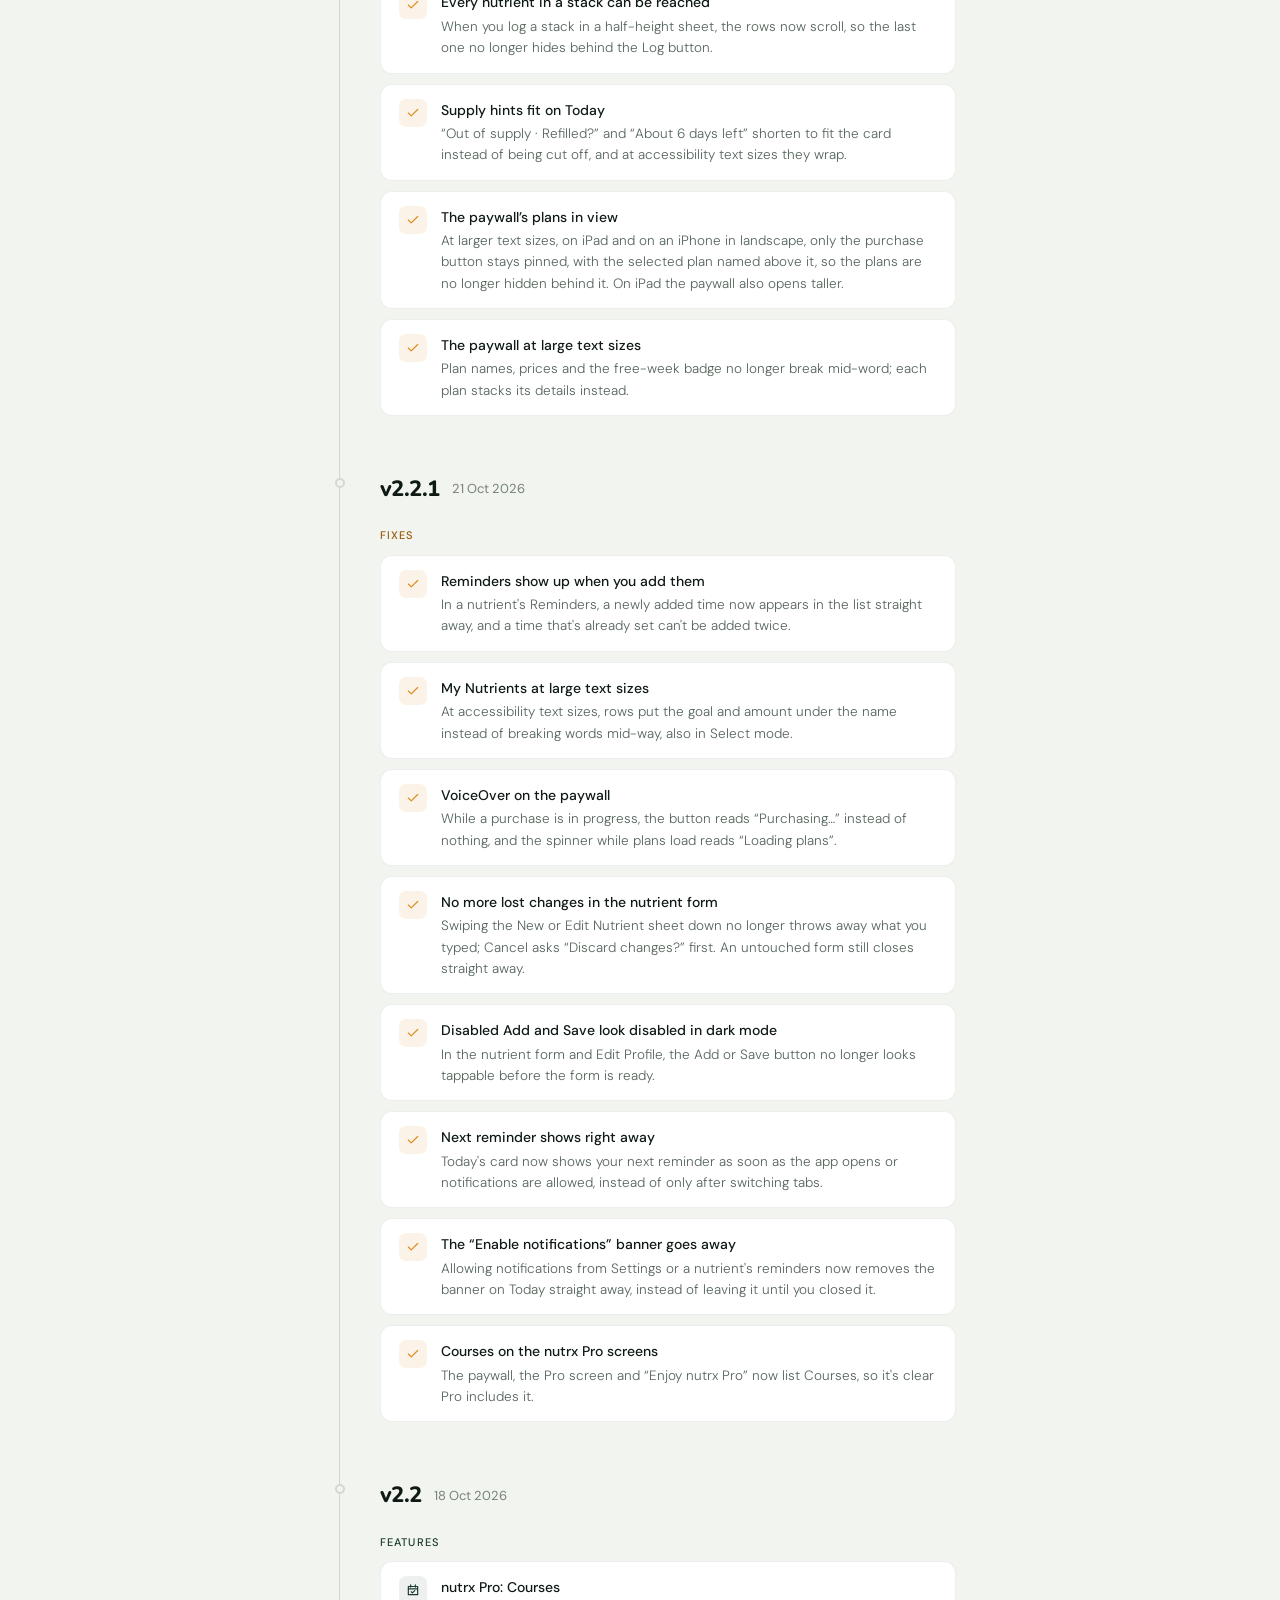
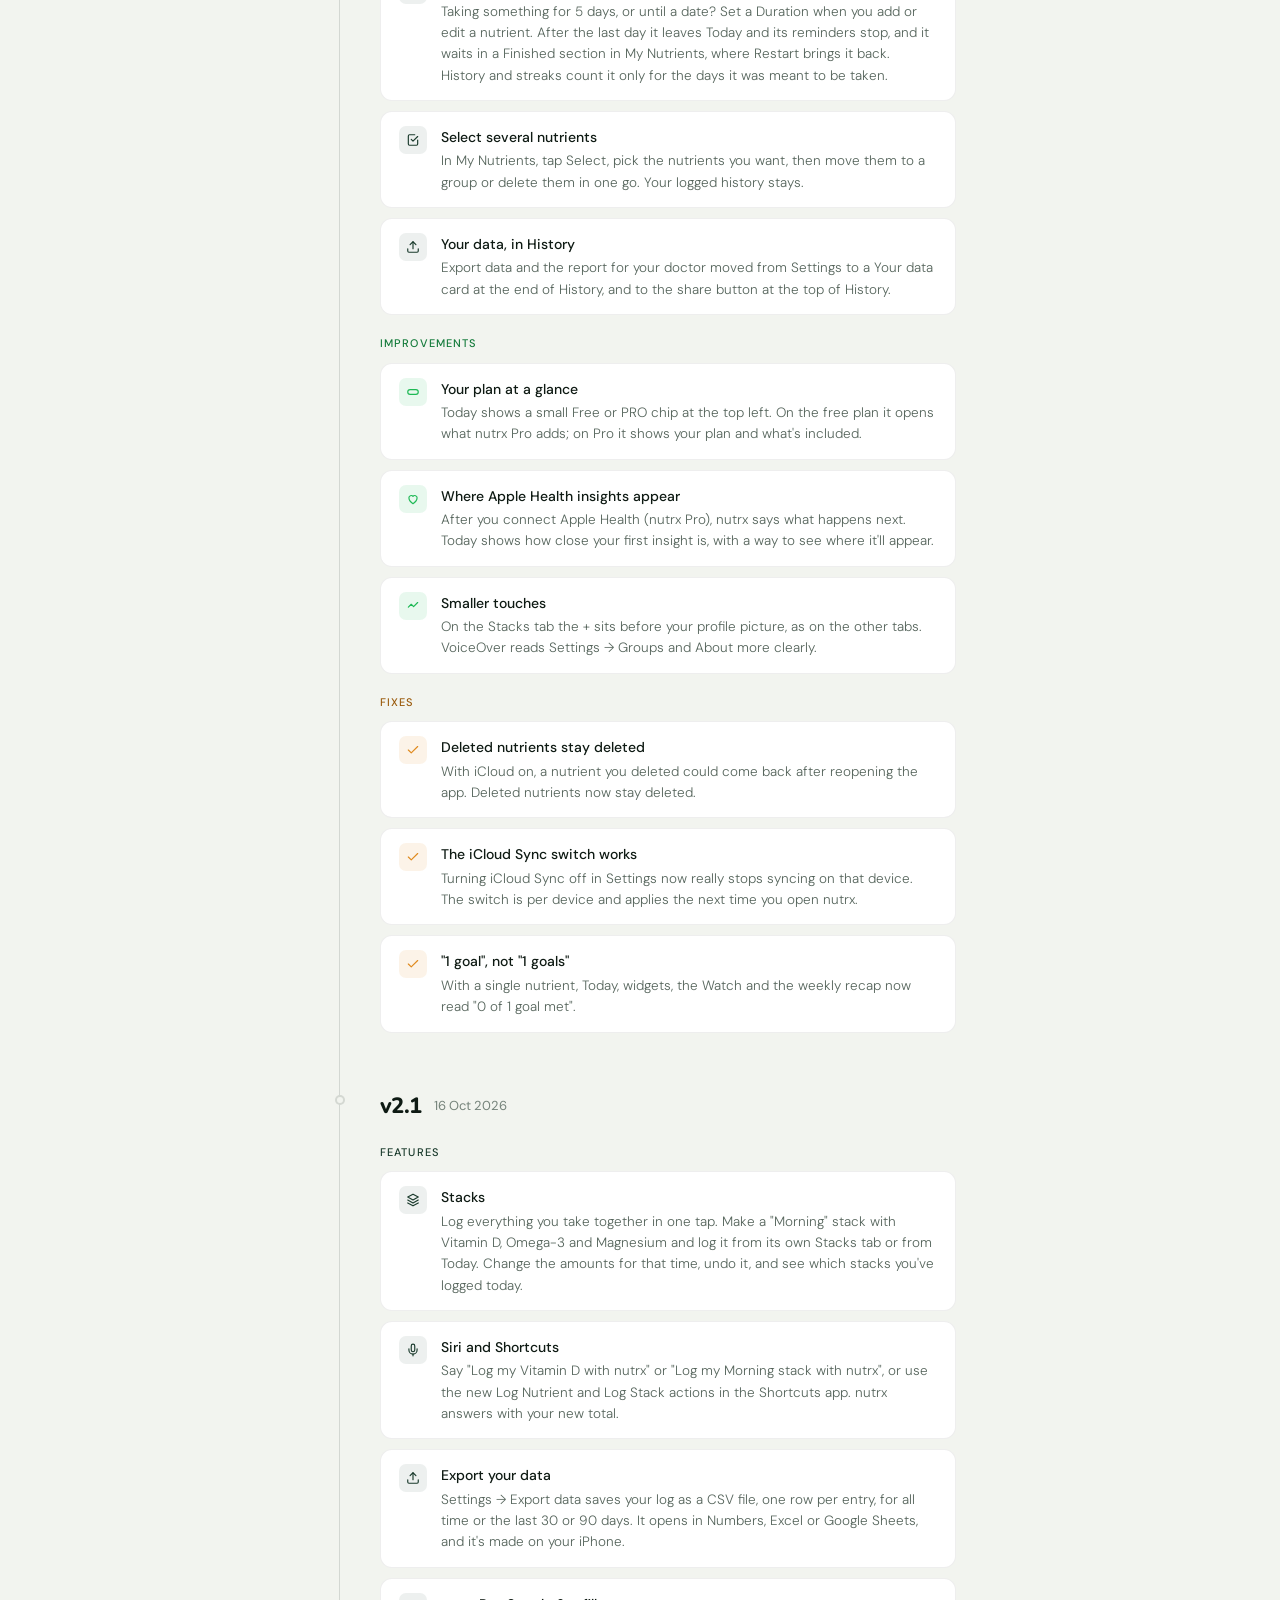
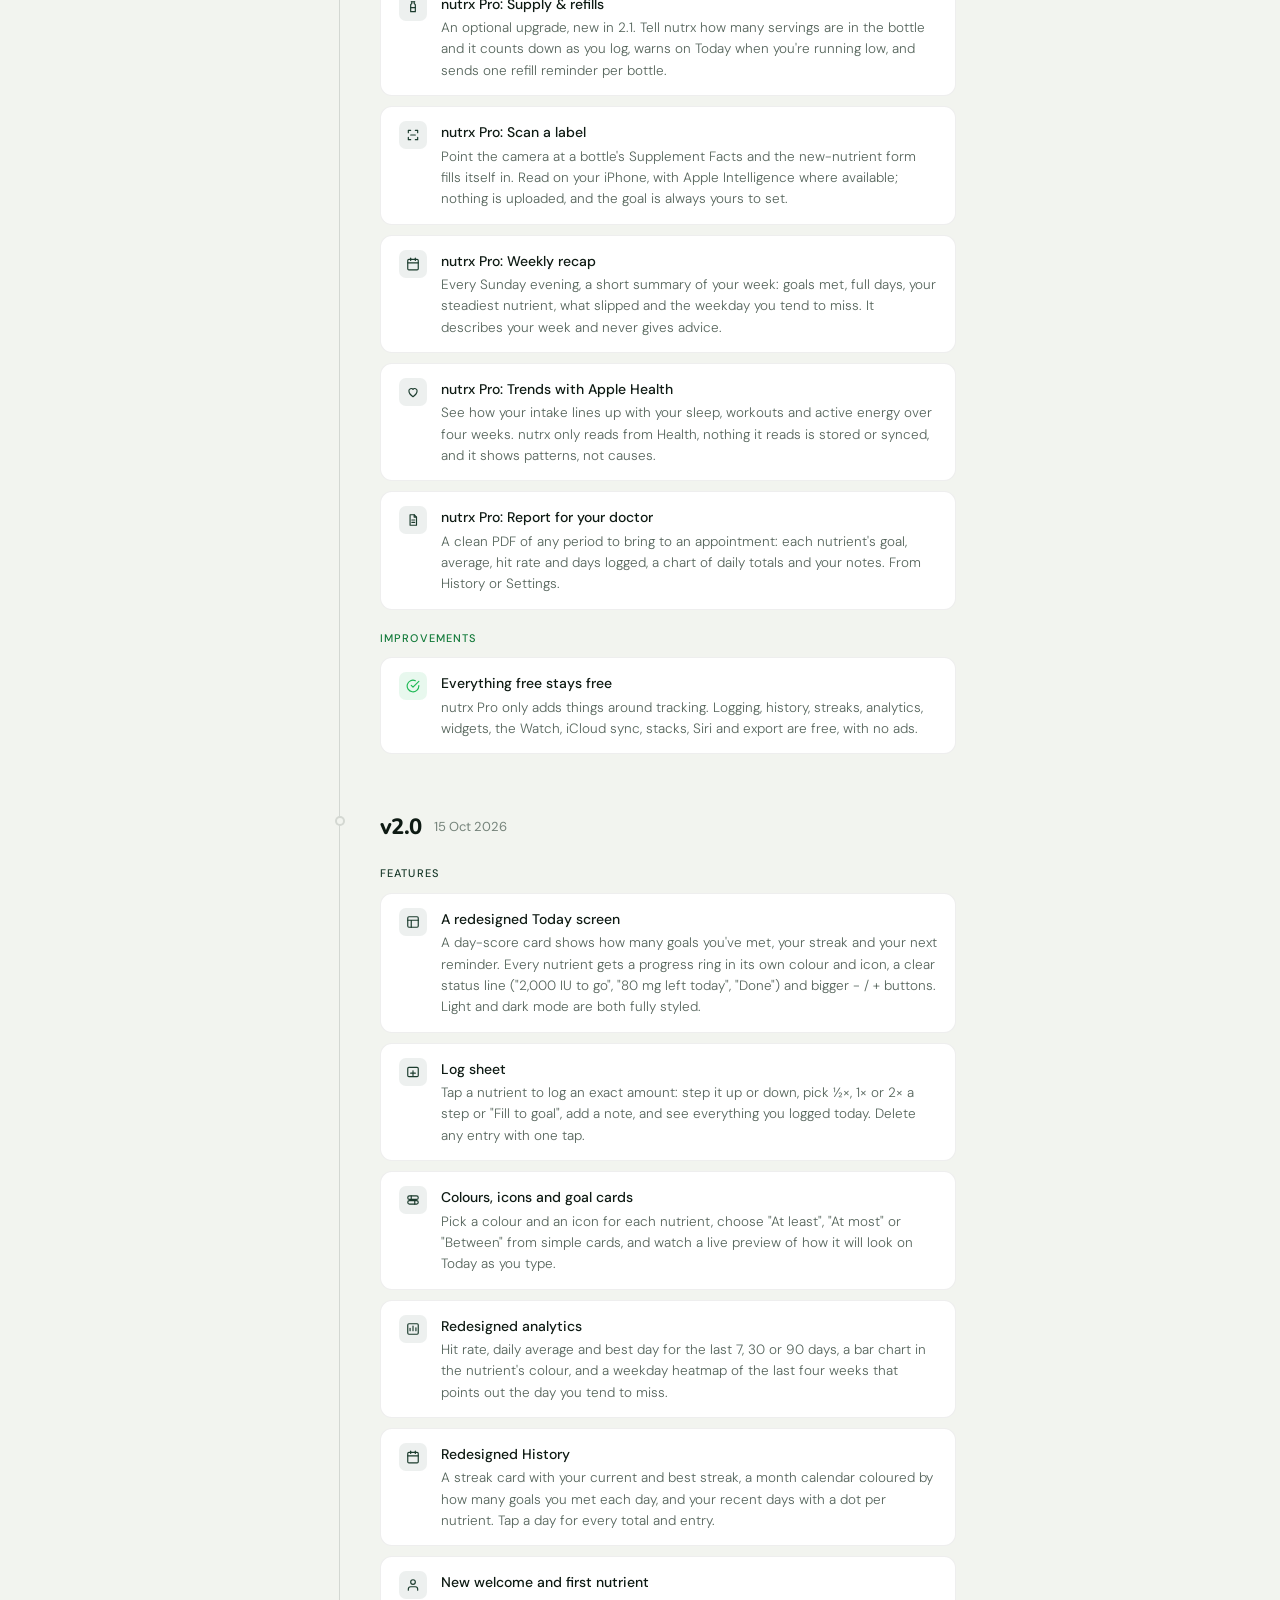
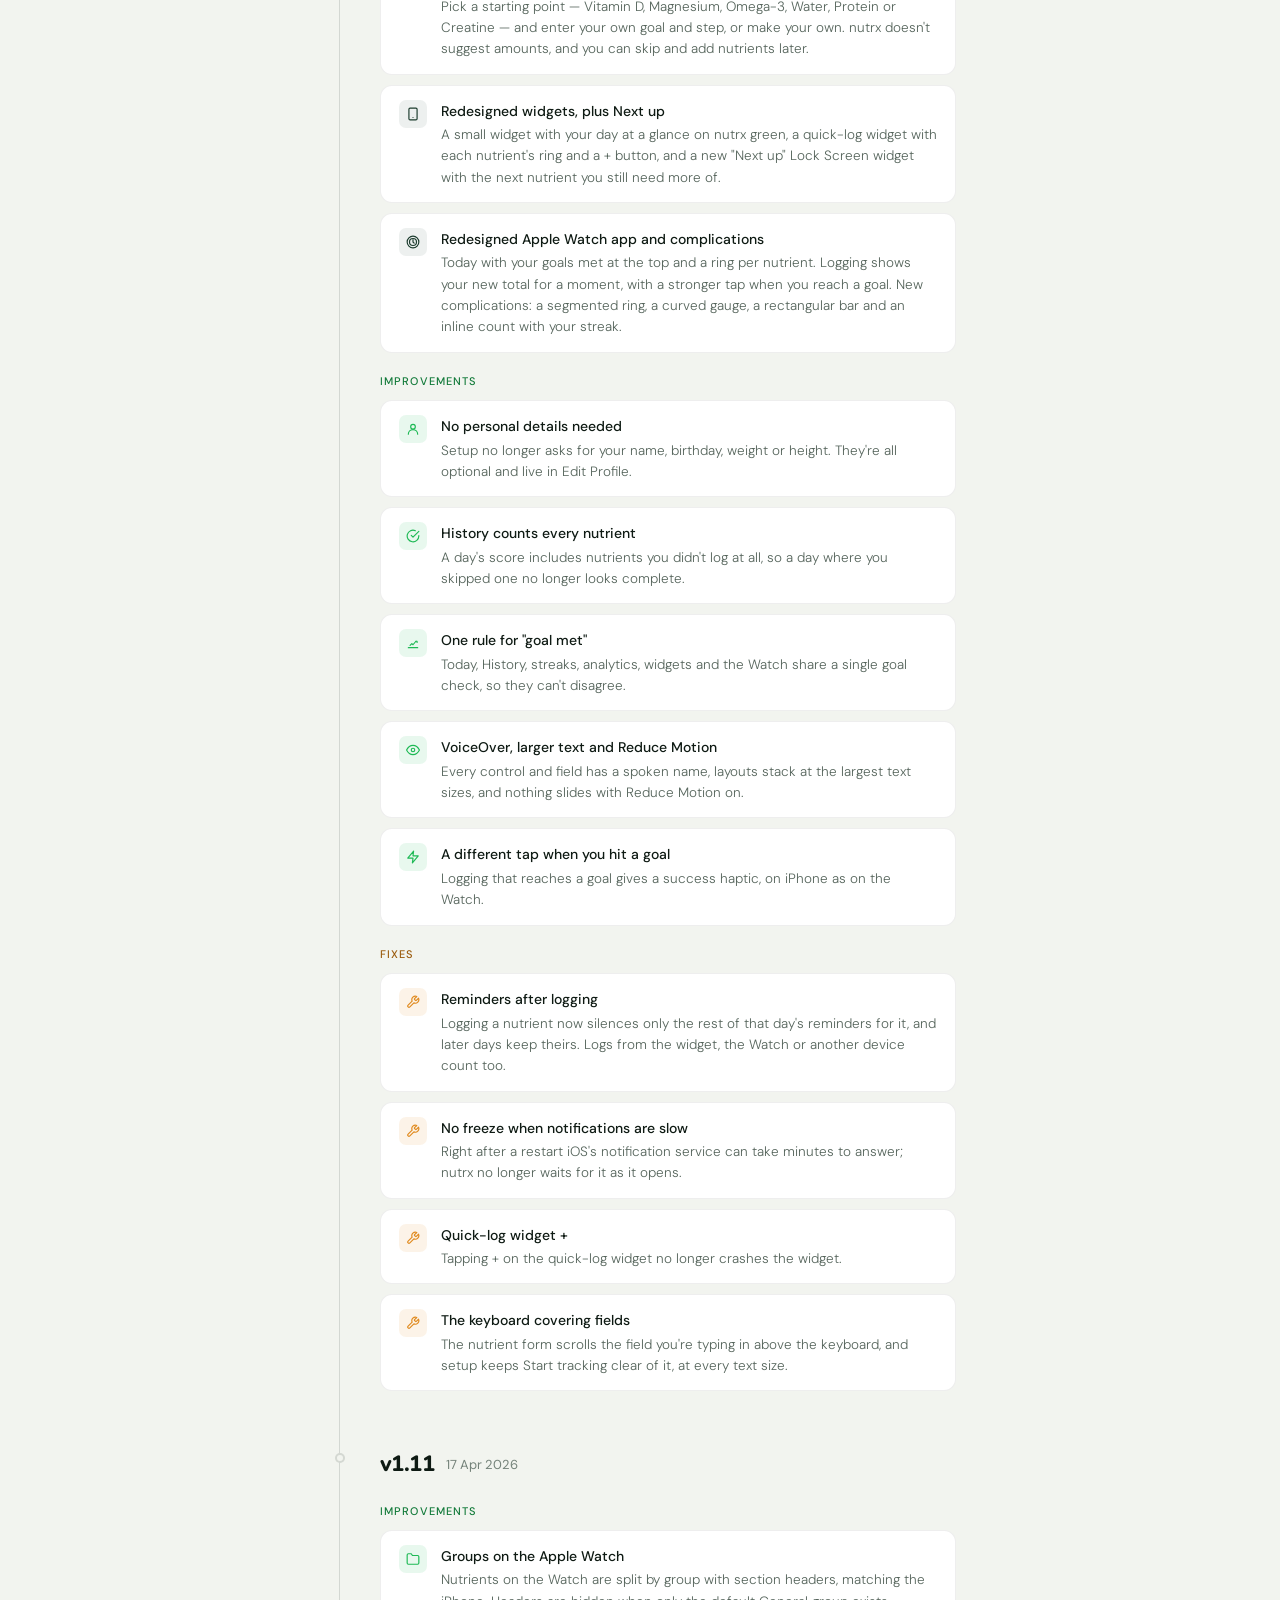
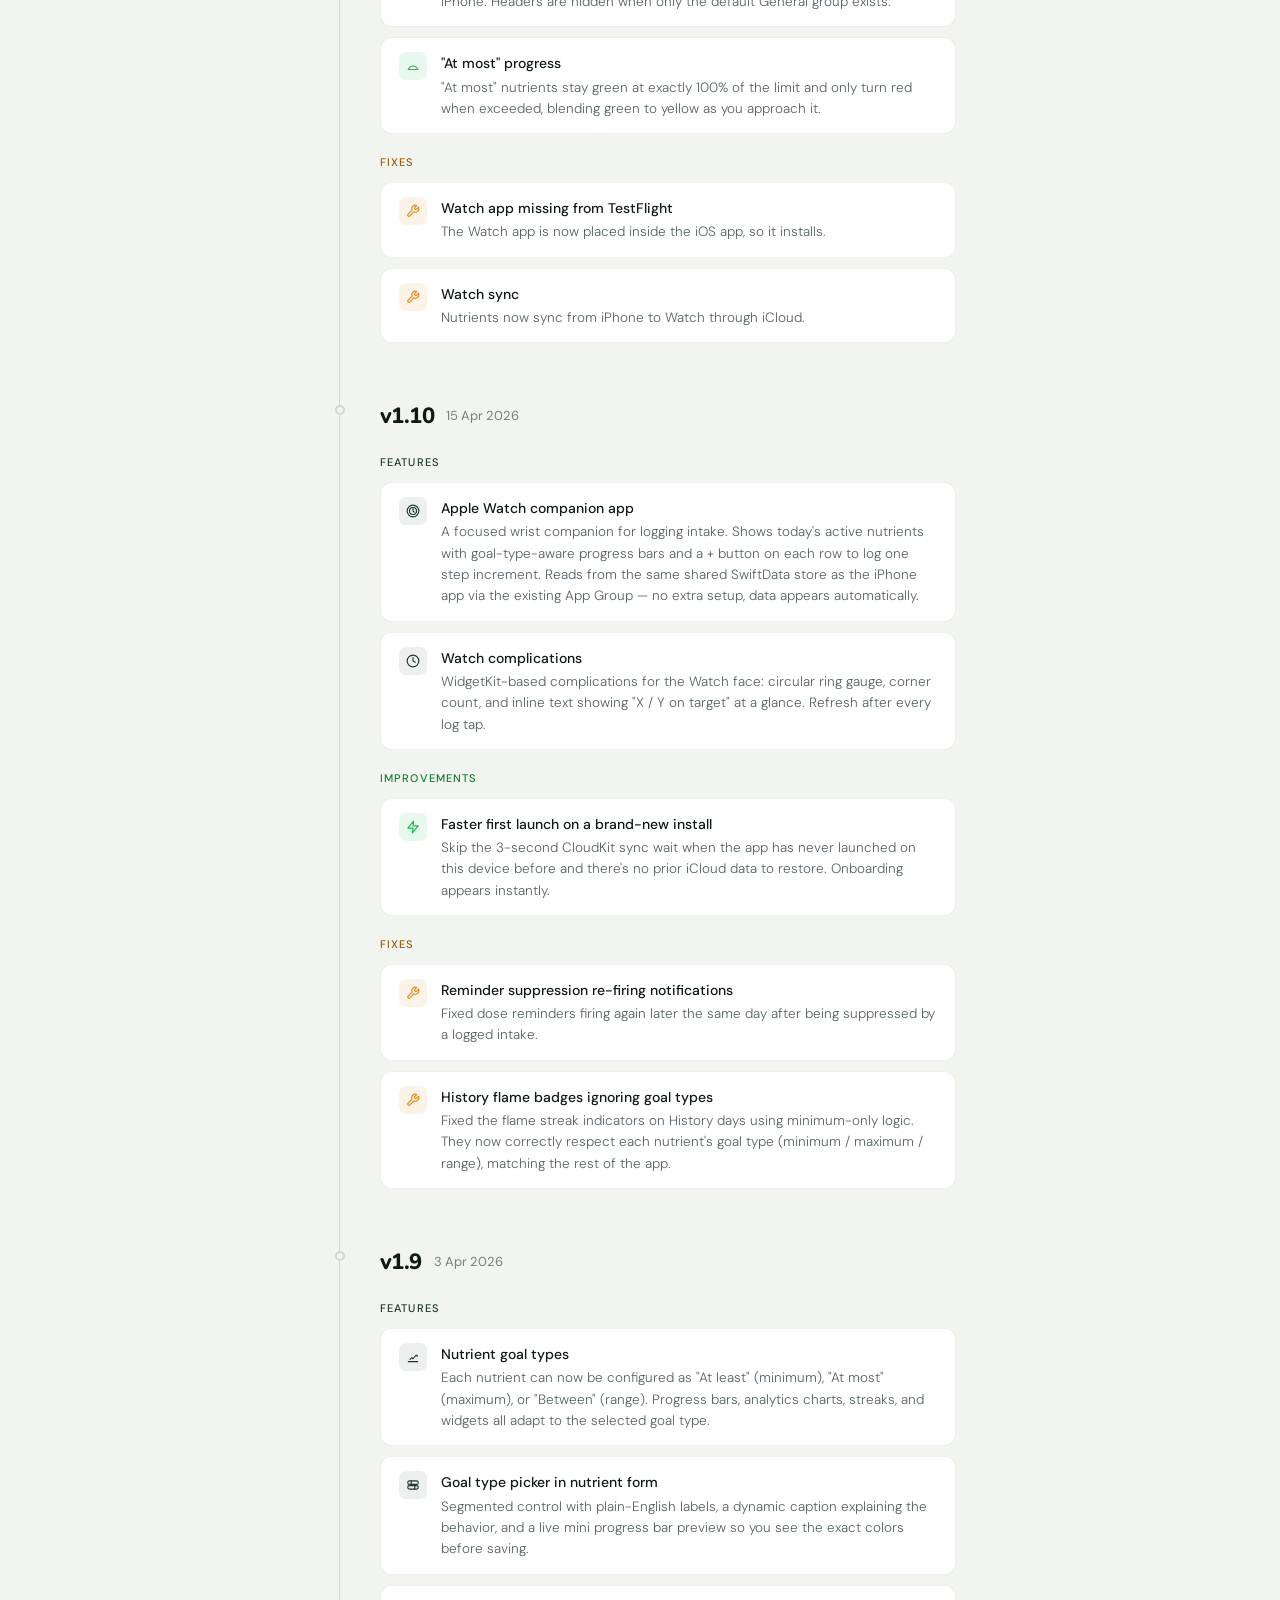
==== commit 1de00810: "nutrx 2.7: changelog, version, and dose plans and app icons in the Pro sections - changelog.json and" ====
--- a/changelog.html
+++ b/changelog.html
@@ -246,9 +246,143 @@
       <div class="release-dot"></div>
       <div class="release-body">
         <div class="release-header">
+          <span class="release-version">v2.7</span>
+          <span class="release-date">9 Nov 2026</span>
+          <span class="release-badge badge-latest">Current</span>
+        </div>
+        <div class="change-groups">
+          <div>
+            <p class="change-group-label label-features">Features</p>
+            <div class="change-list">
+              <div class="change-item">
+                <div class="change-icon icon-feature">
+                  <svg viewBox="0 0 24 24" fill="none" stroke="#1B3B2D" stroke-width="2" stroke-linecap="round" stroke-linejoin="round"><path d="M3 20h5v-5h5v-5h5V5h3"/></svg>
+                </div>
+                <div class="change-text">
+                  <p class="change-title">nutrx Pro: dose plans</p>
+                  <p class="change-desc">A nutrient’s goal can follow steps you or your doctor set, like “200 mg for a week, then 400 mg”, or a taper that stops. Set a Dose plan in the nutrient’s form, right after Schedule: when it starts, 2–6 steps of a goal and a length in days or weeks, and whether it then keeps the last goal or stops, which ends the course. Today shows the step you’re on (“Step 2 of 3 · until Fri”), and History, streaks, recaps, analytics and the report for your doctor judge each day by the goal it had. nutrx never suggests the steps. Without Pro a running plan pauses at its step and picks up where it left off.</p>
+                </div>
+              </div>
+              <div class="change-item">
+                <div class="change-icon icon-feature">
+                  <svg viewBox="0 0 24 24" fill="none" stroke="#1B3B2D" stroke-width="2" stroke-linecap="round" stroke-linejoin="round"><path d="M8 3h8a5 5 0 0 1 5 5v8a5 5 0 0 1-5 5H8a5 5 0 0 1-5-5V8a5 5 0 0 1 5-5z"/><path d="M9 16v-6M9 12.5a2.5 2.5 0 0 1 5 0V16M16.5 7.5h.01"/></svg>
+                </div>
+                <div class="change-text">
+                  <p class="change-title">nutrx Pro: app icons</p>
+                  <p class="change-desc">Six more icons for your Home Screen, in Settings → App icon: Light, Mint, Midnight, Botanical, Sunrise and Mono, beside the forest one. Each keeps the nutrx mark, and without Pro nutrx goes back to the forest icon.</p>
+                </div>
+              </div>
+            </div>
+          </div>
+          <div>
+            <p class="change-group-label label-improvements">Improvements</p>
+            <div class="change-list">
+              <div class="change-item">
+                <div class="change-icon icon-improvement">
+                  <svg viewBox="0 0 24 24" fill="none" stroke="#1EB955" stroke-width="2" stroke-linecap="round" stroke-linejoin="round"><polyline points="4 14 9 9 13 13 20 6"/></svg>
+                </div>
+                <div class="change-text">
+                  <p class="change-title">Siri &amp; Shortcuts in Settings</p>
+                  <p class="change-desc">A new Settings page lists what to say to Siri for each of your nutrients and stacks, like “Log my Vitamin D with nutrx”. They work with no setup, and a button opens nutrx’s actions in the Shortcuts app.</p>
+                </div>
+              </div>
+              <div class="change-item">
+                <div class="change-icon icon-improvement">
+                  <svg viewBox="0 0 24 24" fill="none" stroke="#1EB955" stroke-width="2" stroke-linecap="round" stroke-linejoin="round"><polyline points="4 14 9 9 13 13 20 6"/></svg>
+                </div>
+                <div class="change-text">
+                  <p class="change-title">The Pro page’s footer and close button</p>
+                  <p class="change-desc">Only the button stays pinned at the bottom now, so on an iPhone 17 all three plans, Lifetime included, show above it instead of Lifetime hiding behind the footer. The ✕ stays at the top right as you scroll.</p>
+                </div>
+              </div>
+              <div class="change-item">
+                <div class="change-icon icon-improvement">
+                  <svg viewBox="0 0 24 24" fill="none" stroke="#1EB955" stroke-width="2" stroke-linecap="round" stroke-linejoin="round"><polyline points="4 14 9 9 13 13 20 6"/></svg>
+                </div>
+                <div class="change-text">
+                  <p class="change-title">The weekday pattern at the largest text sizes</p>
+                  <p class="change-desc">From the first accessibility size, a nutrient’s weekday pattern puts its week on two rows, so each square is about twice as wide and its percentage grows with your text size.</p>
+                </div>
+              </div>
+              <div class="change-item">
+                <div class="change-icon icon-improvement">
+                  <svg viewBox="0 0 24 24" fill="none" stroke="#1EB955" stroke-width="2" stroke-linecap="round" stroke-linejoin="round"><polyline points="4 14 9 9 13 13 20 6"/></svg>
+                </div>
+                <div class="change-text">
+                  <p class="change-title">Arrow keys in My Nutrients on iPad</p>
+                  <p class="change-desc">With a hardware keyboard, ↑ and ↓ move through the nutrients in the sidebar, and the analytics beside it follow.</p>
+                </div>
+              </div>
+              <div class="change-item">
+                <div class="change-icon icon-improvement">
+                  <svg viewBox="0 0 24 24" fill="none" stroke="#1EB955" stroke-width="2" stroke-linecap="round" stroke-linejoin="round"><polyline points="4 14 9 9 13 13 20 6"/></svg>
+                </div>
+                <div class="change-text">
+                  <p class="change-title">A stack’s rows line up</p>
+                  <p class="change-desc">In the stack log sheet every amount stepper is as wide as the widest one, so the − buttons line up from row to row and each total gets the same room.</p>
+                </div>
+              </div>
+            </div>
+          </div>
+          <div>
+            <p class="change-group-label label-fixes">Fixes</p>
+            <div class="change-list">
+              <div class="change-item">
+                <div class="change-icon icon-fix">
+                  <svg viewBox="0 0 24 24" fill="none" stroke="#E08A1E" stroke-width="2" stroke-linecap="round" stroke-linejoin="round"><path d="M20 6L9 17l-5-5"/></svg>
+                </div>
+                <div class="change-text">
+                  <p class="change-title">Today after a text-size change</p>
+                  <p class="change-desc">Changing the text size with Today scrolled could leave it part-way down under a collapsed bar, with the day score’s slim bar half unrolled. Today now goes back to its top, with its large title and the whole day-score card.</p>
+                </div>
+              </div>
+              <div class="change-item">
+                <div class="change-icon icon-fix">
+                  <svg viewBox="0 0 24 24" fill="none" stroke="#E08A1E" stroke-width="2" stroke-linecap="round" stroke-linejoin="round"><path d="M20 6L9 17l-5-5"/></svg>
+                </div>
+                <div class="change-text">
+                  <p class="change-title">The day score’s streak and reminder lines</p>
+                  <p class="change-desc">At the largest text sizes, with a reminder under it, the streak chip was cut off (“10-day str…”). It now wraps onto a second line, and the reminder line keeps one layout as Today scrolls, its bell under the streak’s flame.</p>
+                </div>
+              </div>
+              <div class="change-item">
+                <div class="change-icon icon-fix">
+                  <svg viewBox="0 0 24 24" fill="none" stroke="#E08A1E" stroke-width="2" stroke-linecap="round" stroke-linejoin="round"><path d="M20 6L9 17l-5-5"/></svg>
+                </div>
+                <div class="change-text">
+                  <p class="change-title">Edits saved straight away</p>
+                  <p class="change-desc">Adding or saving a nutrient waited for the app’s next automatic save, so closing nutrx right away, or a crash, could lose the change, and widgets and the Watch saw it late. Add and Save now save at once.</p>
+                </div>
+              </div>
+              <div class="change-item">
+                <div class="change-icon icon-fix">
+                  <svg viewBox="0 0 24 24" fill="none" stroke="#E08A1E" stroke-width="2" stroke-linecap="round" stroke-linejoin="round"><path d="M20 6L9 17l-5-5"/></svg>
+                </div>
+                <div class="change-text">
+                  <p class="change-title">One wording for the day you tend to miss</p>
+                  <p class="change-desc">The weekly recap read “2 of the last 4 weeks” where the month’s read “Missed 2 of 4 Sundays”, so side by side they looked like two different facts. Both now say “Missed 2 of 4 Sundays”.</p>
+                </div>
+              </div>
+              <div class="change-item">
+                <div class="change-icon icon-fix">
+                  <svg viewBox="0 0 24 24" fill="none" stroke="#E08A1E" stroke-width="2" stroke-linecap="round" stroke-linejoin="round"><path d="M20 6L9 17l-5-5"/></svg>
+                </div>
+                <div class="change-text">
+                  <p class="change-title">Done in the same place</p>
+                  <p class="change-desc">A saved nutrient’s Reminders sheet had Done on the left. It’s on the right now, as for a new nutrient and a stack, and you add a reminder the same way in all three: pick the time, then Add Reminder.</p>
+                </div>
+              </div>
+            </div>
+          </div>
+        </div>
+      </div>
+    </div>
+    <div class="release">
+      <div class="release-dot"></div>
+      <div class="release-body">
+        <div class="release-header">
           <span class="release-version">v2.6</span>
           <span class="release-date">7 Nov 2026</span>
-          <span class="release-badge badge-latest">Current</span>
         </div>
         <div class="change-groups">
           <div>
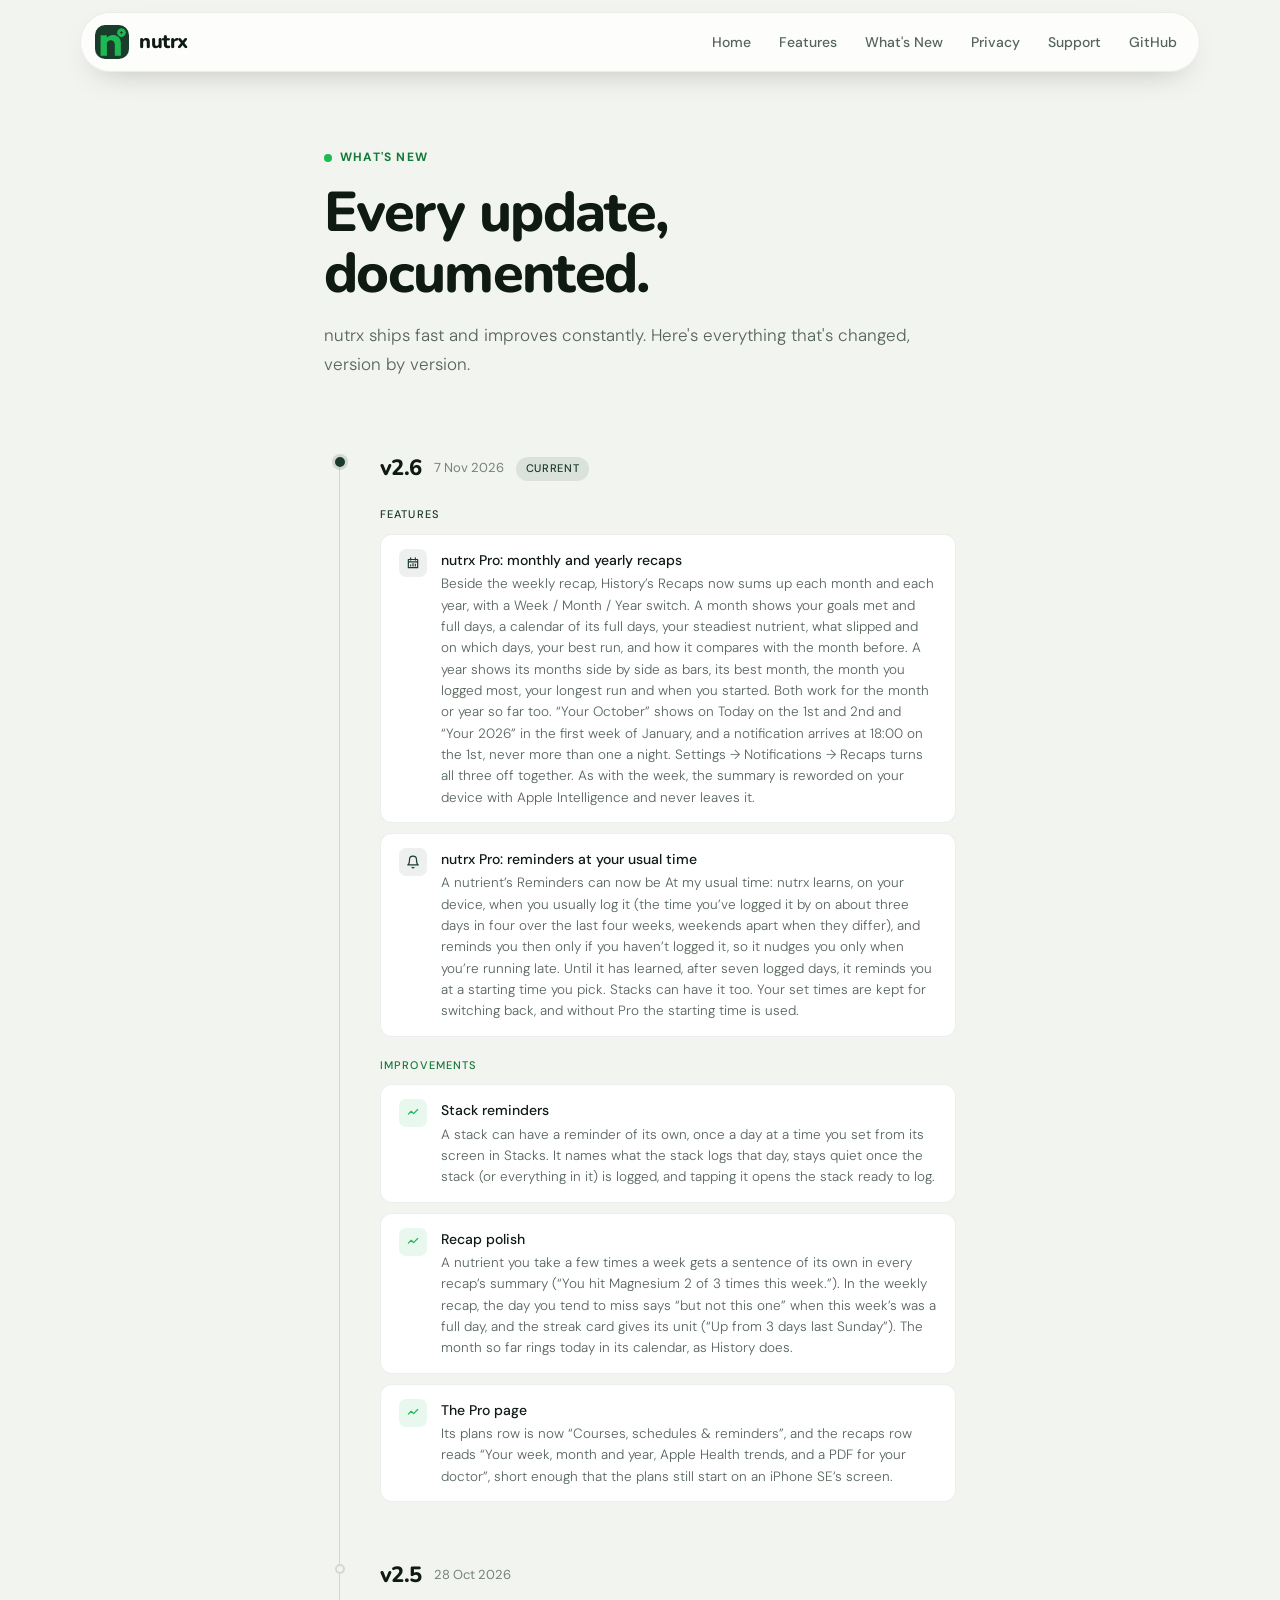
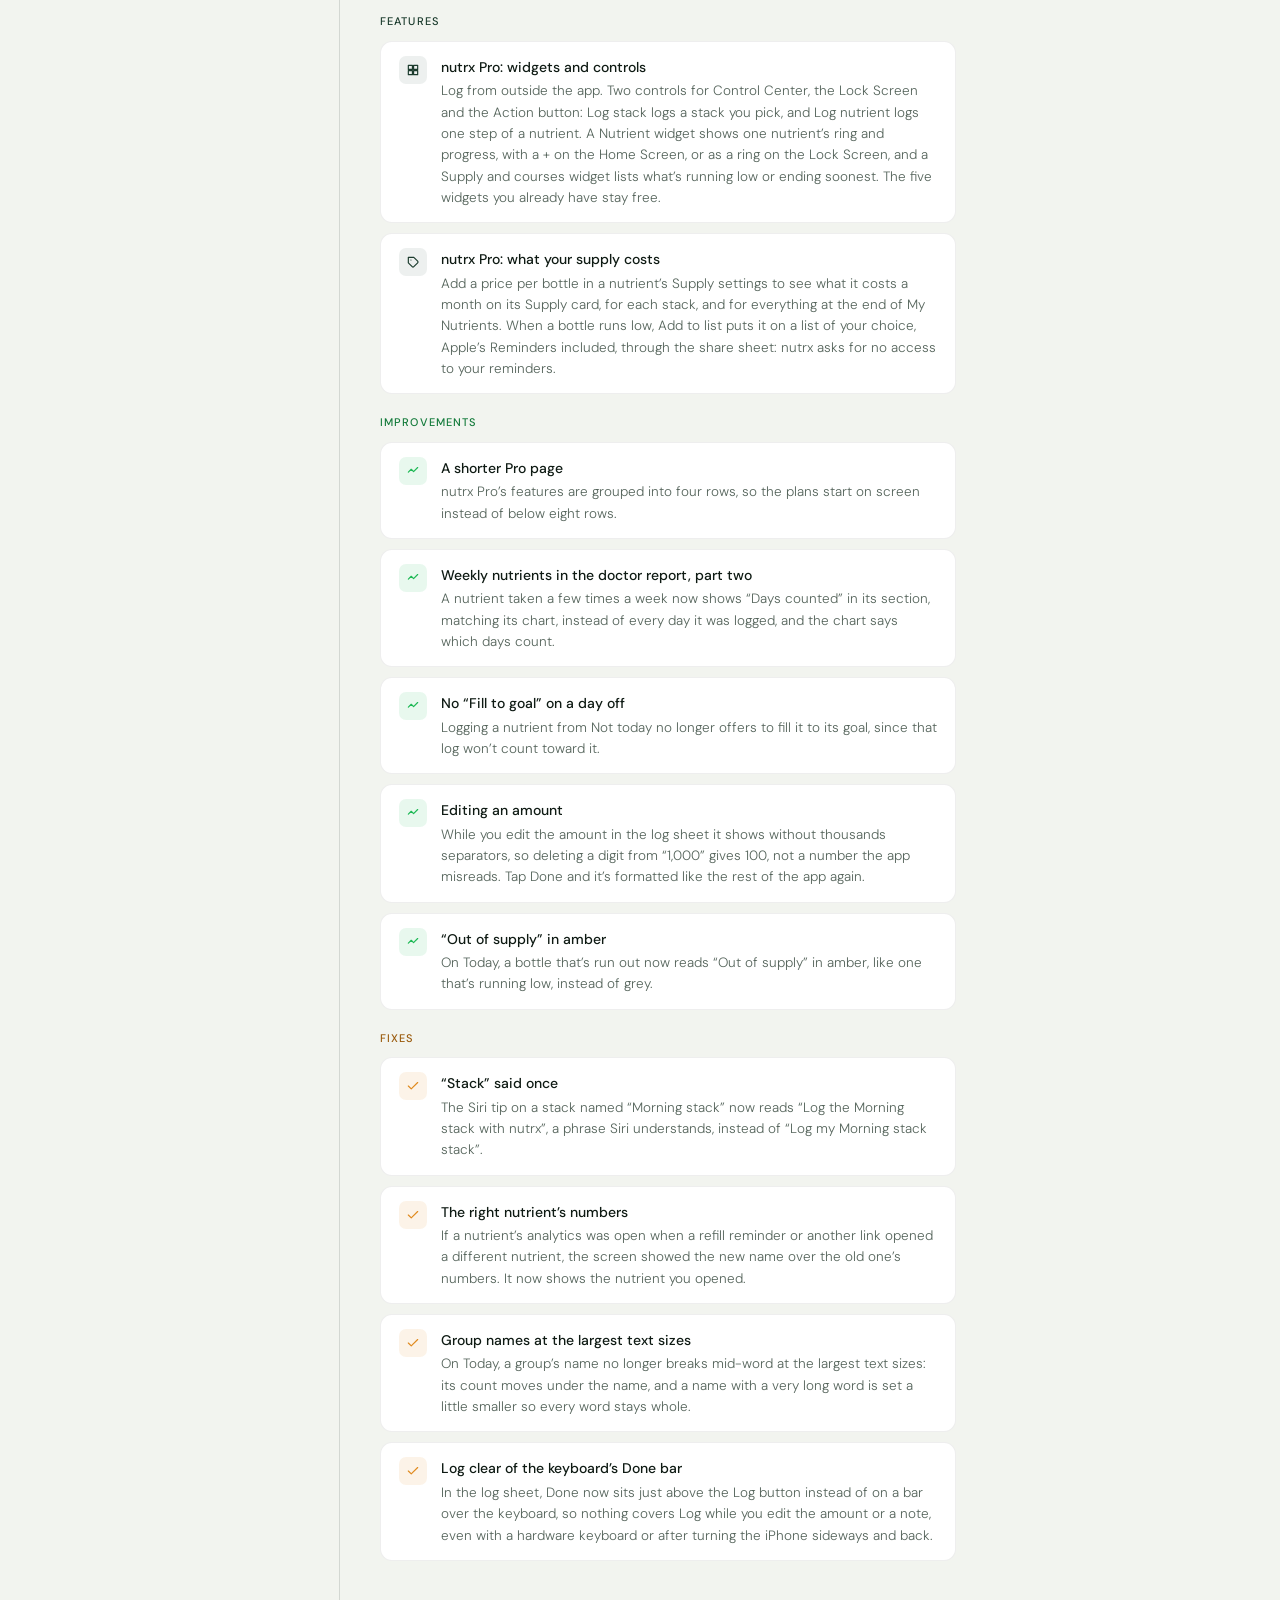
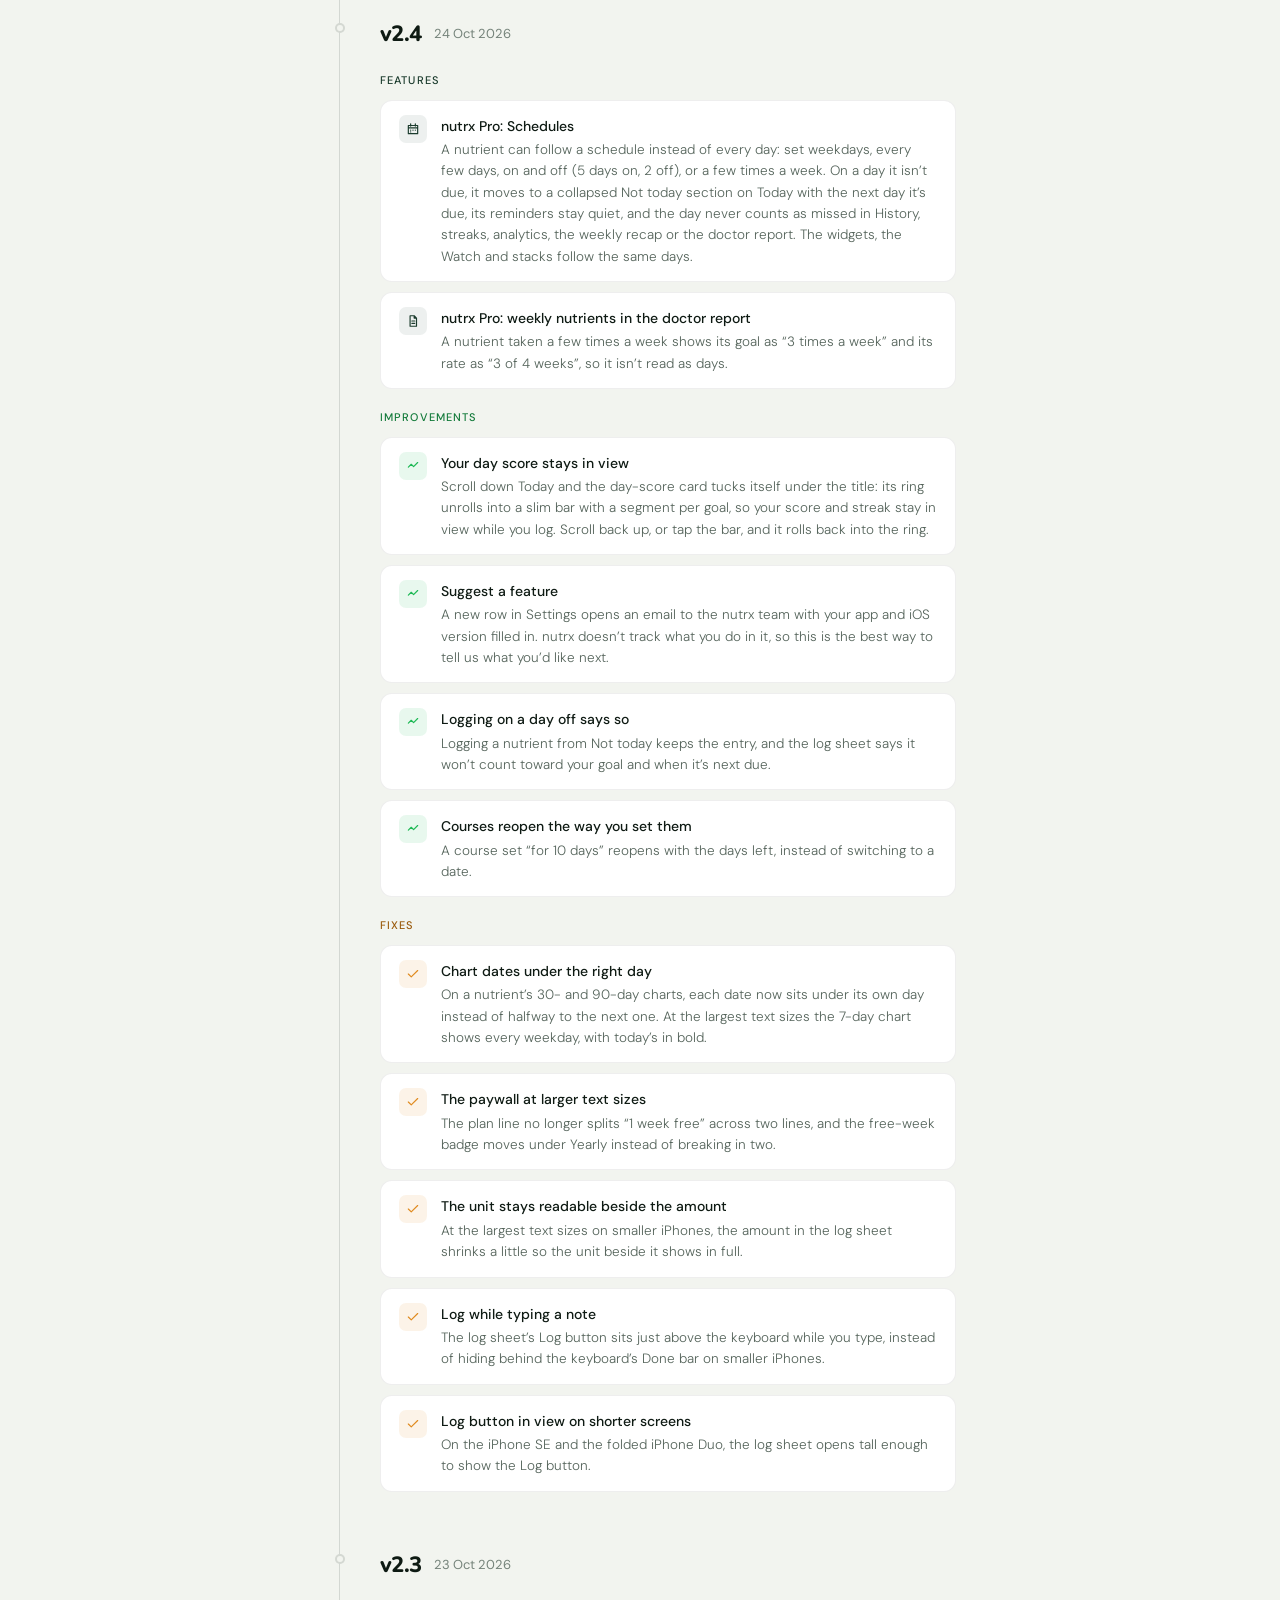
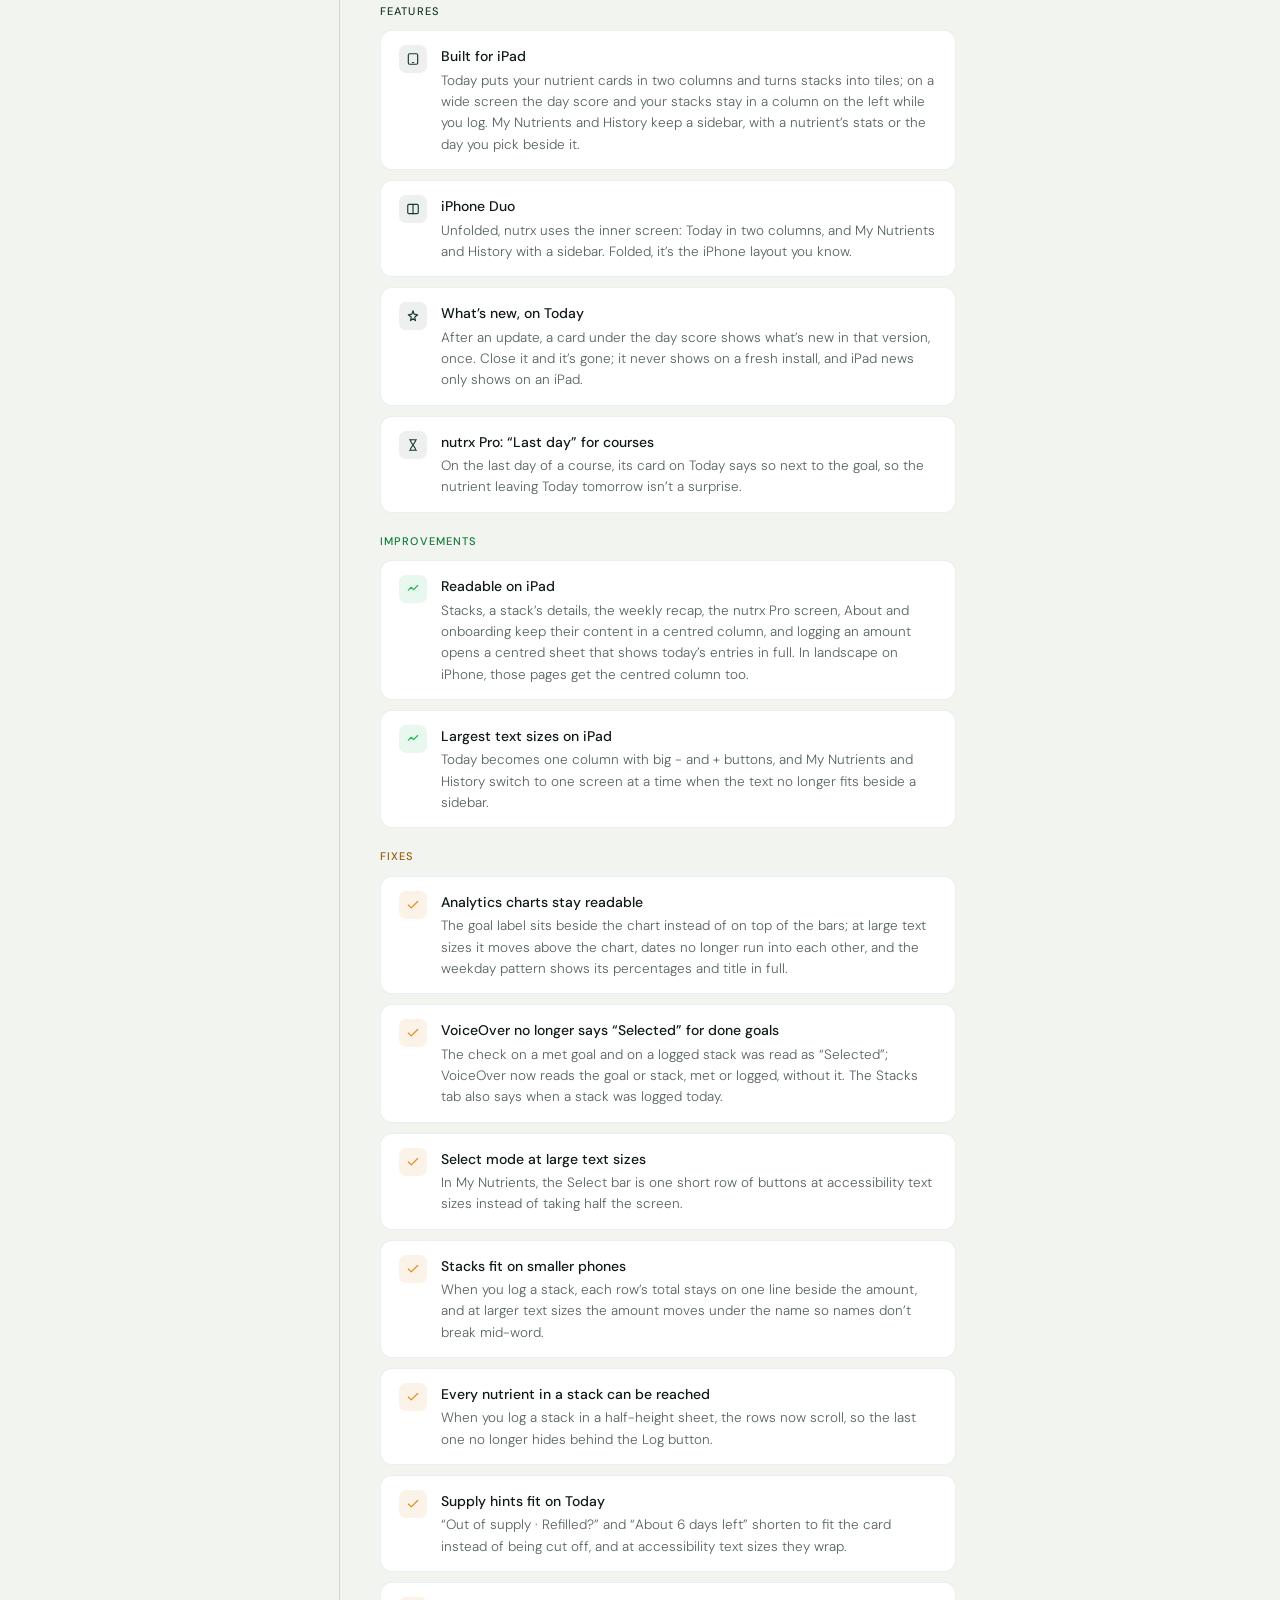
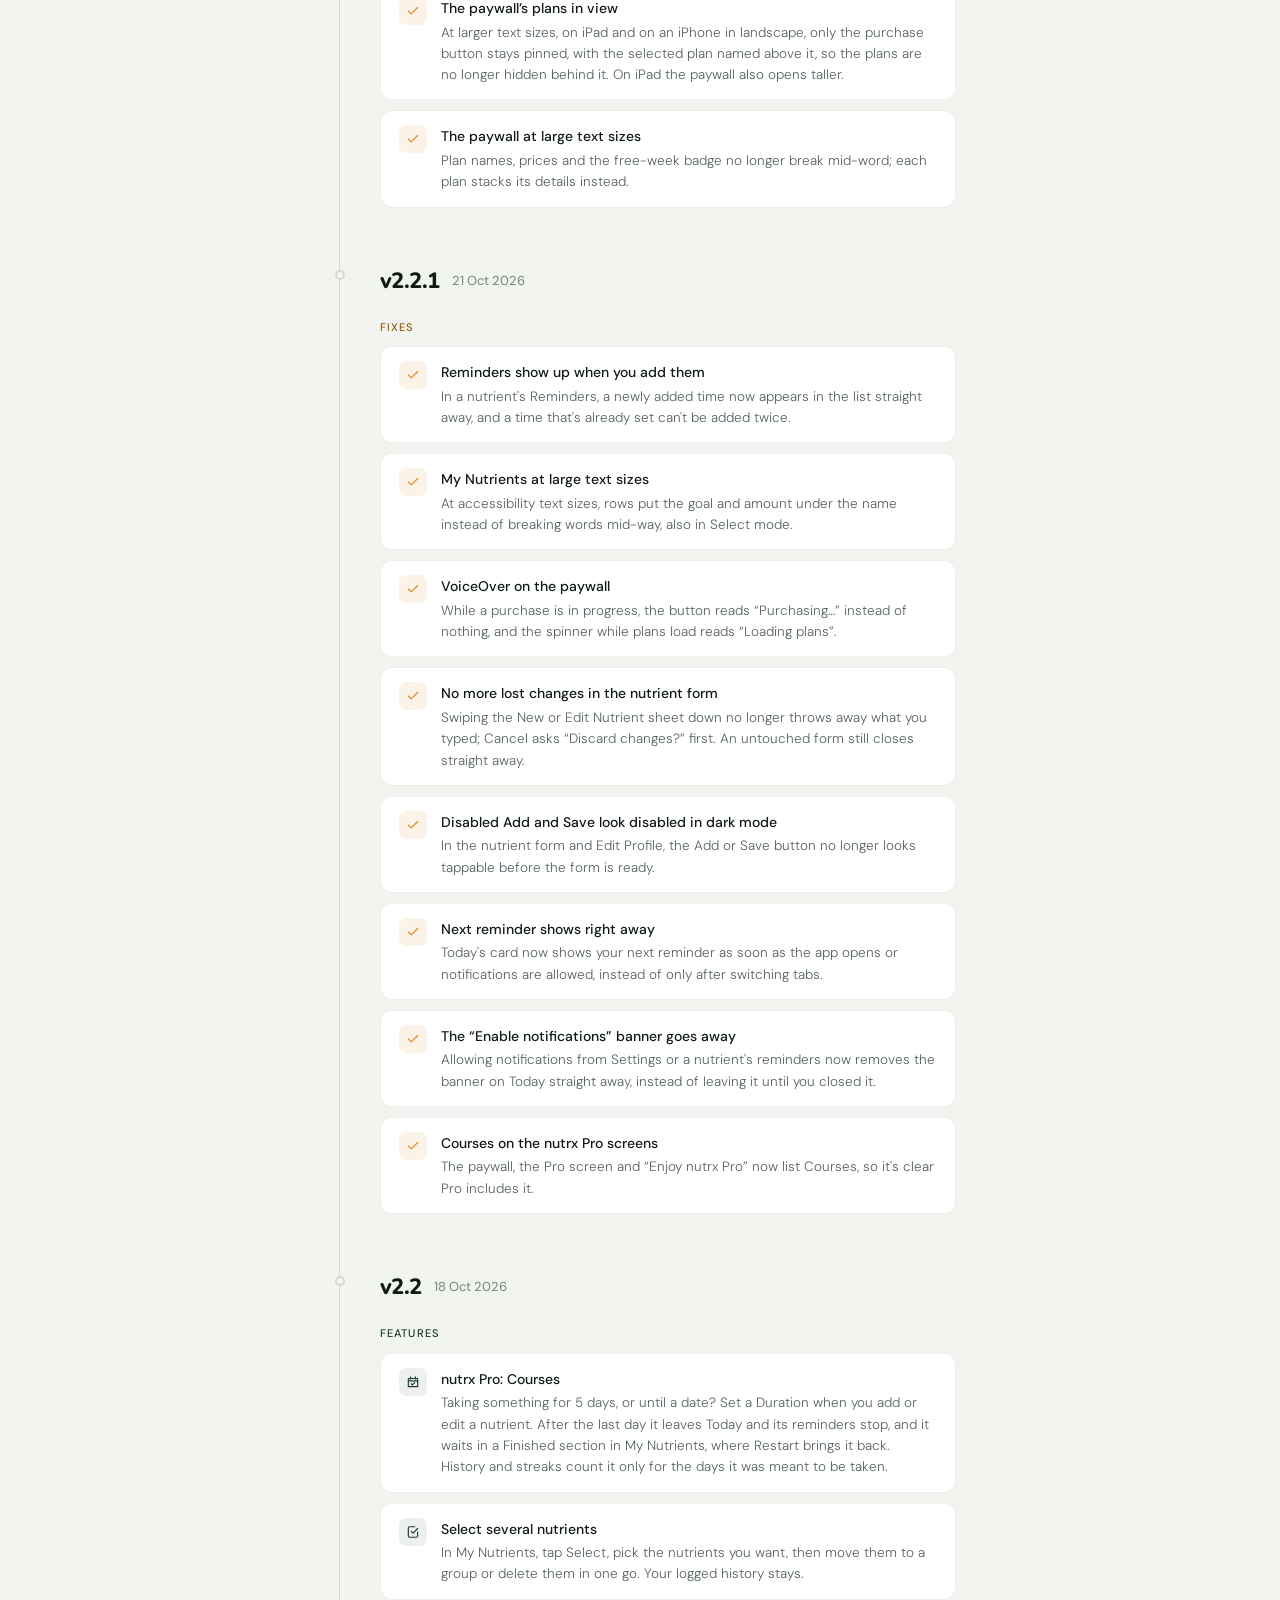
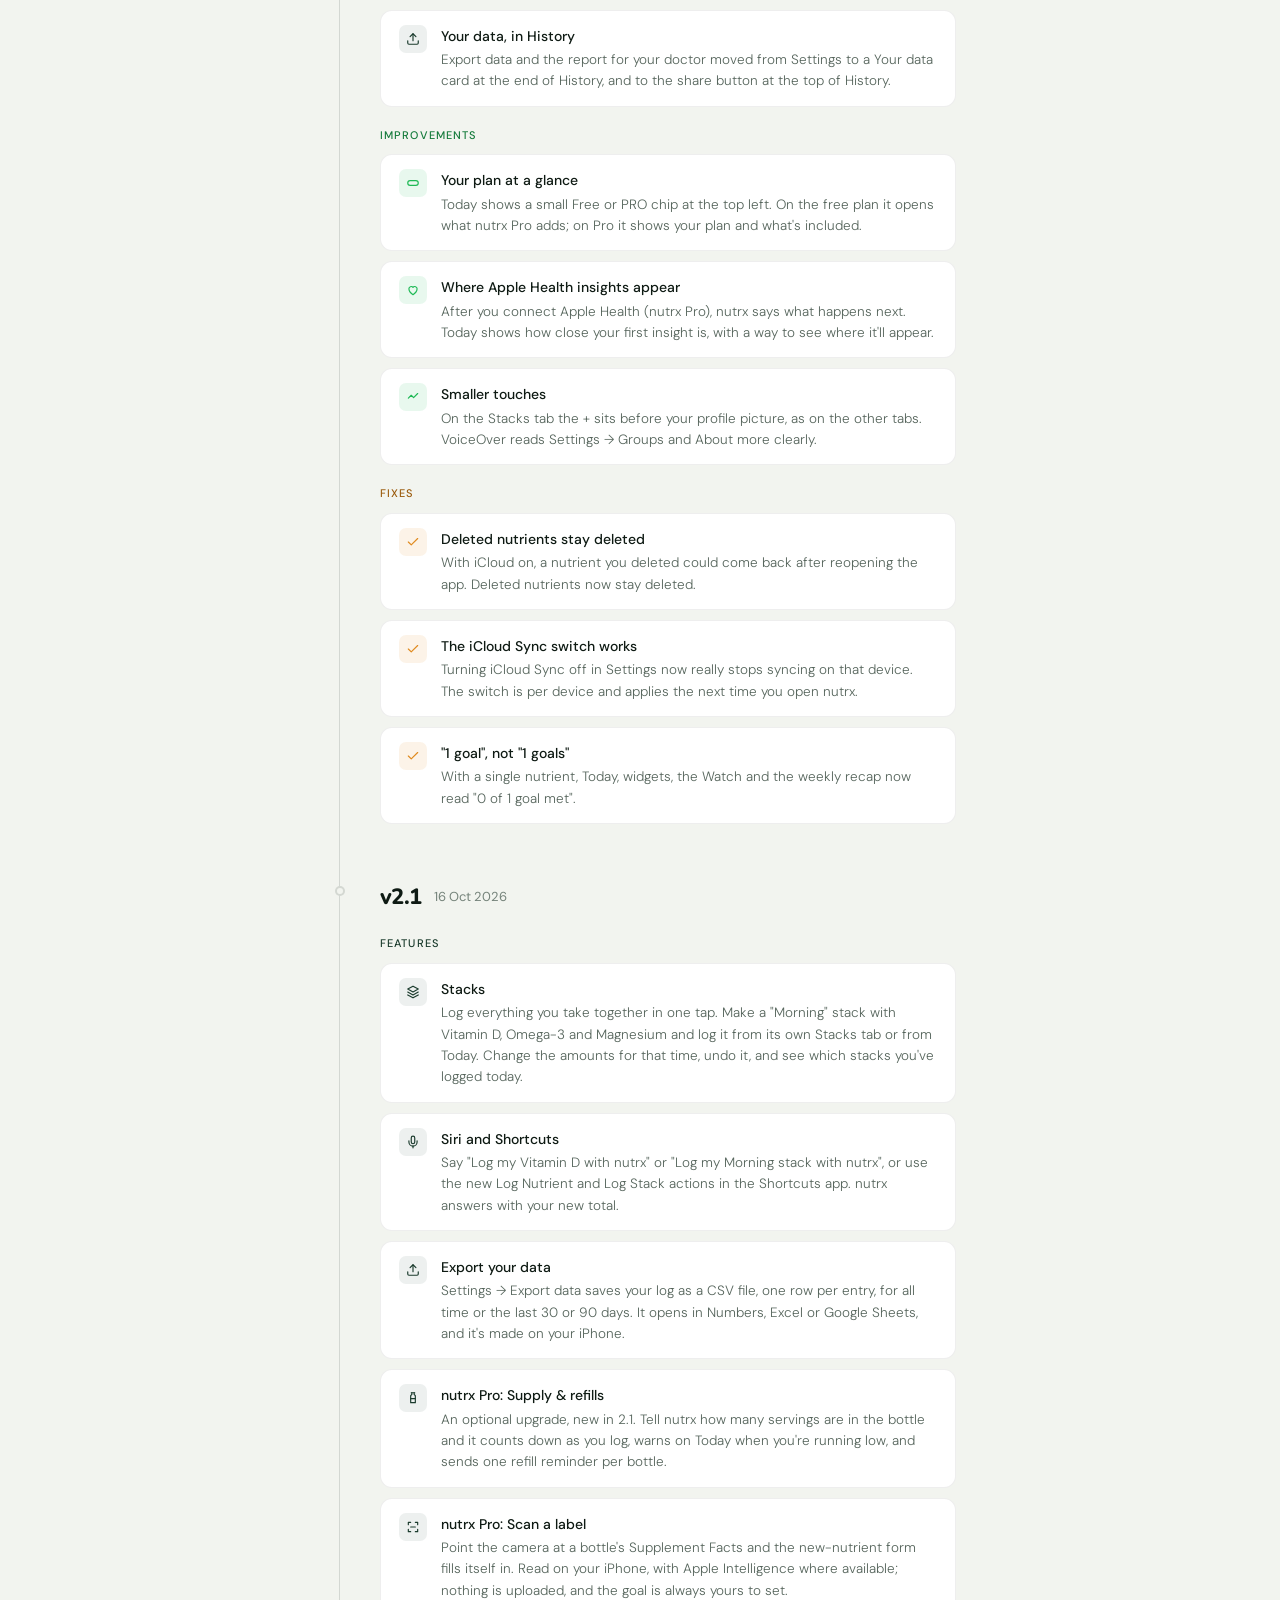
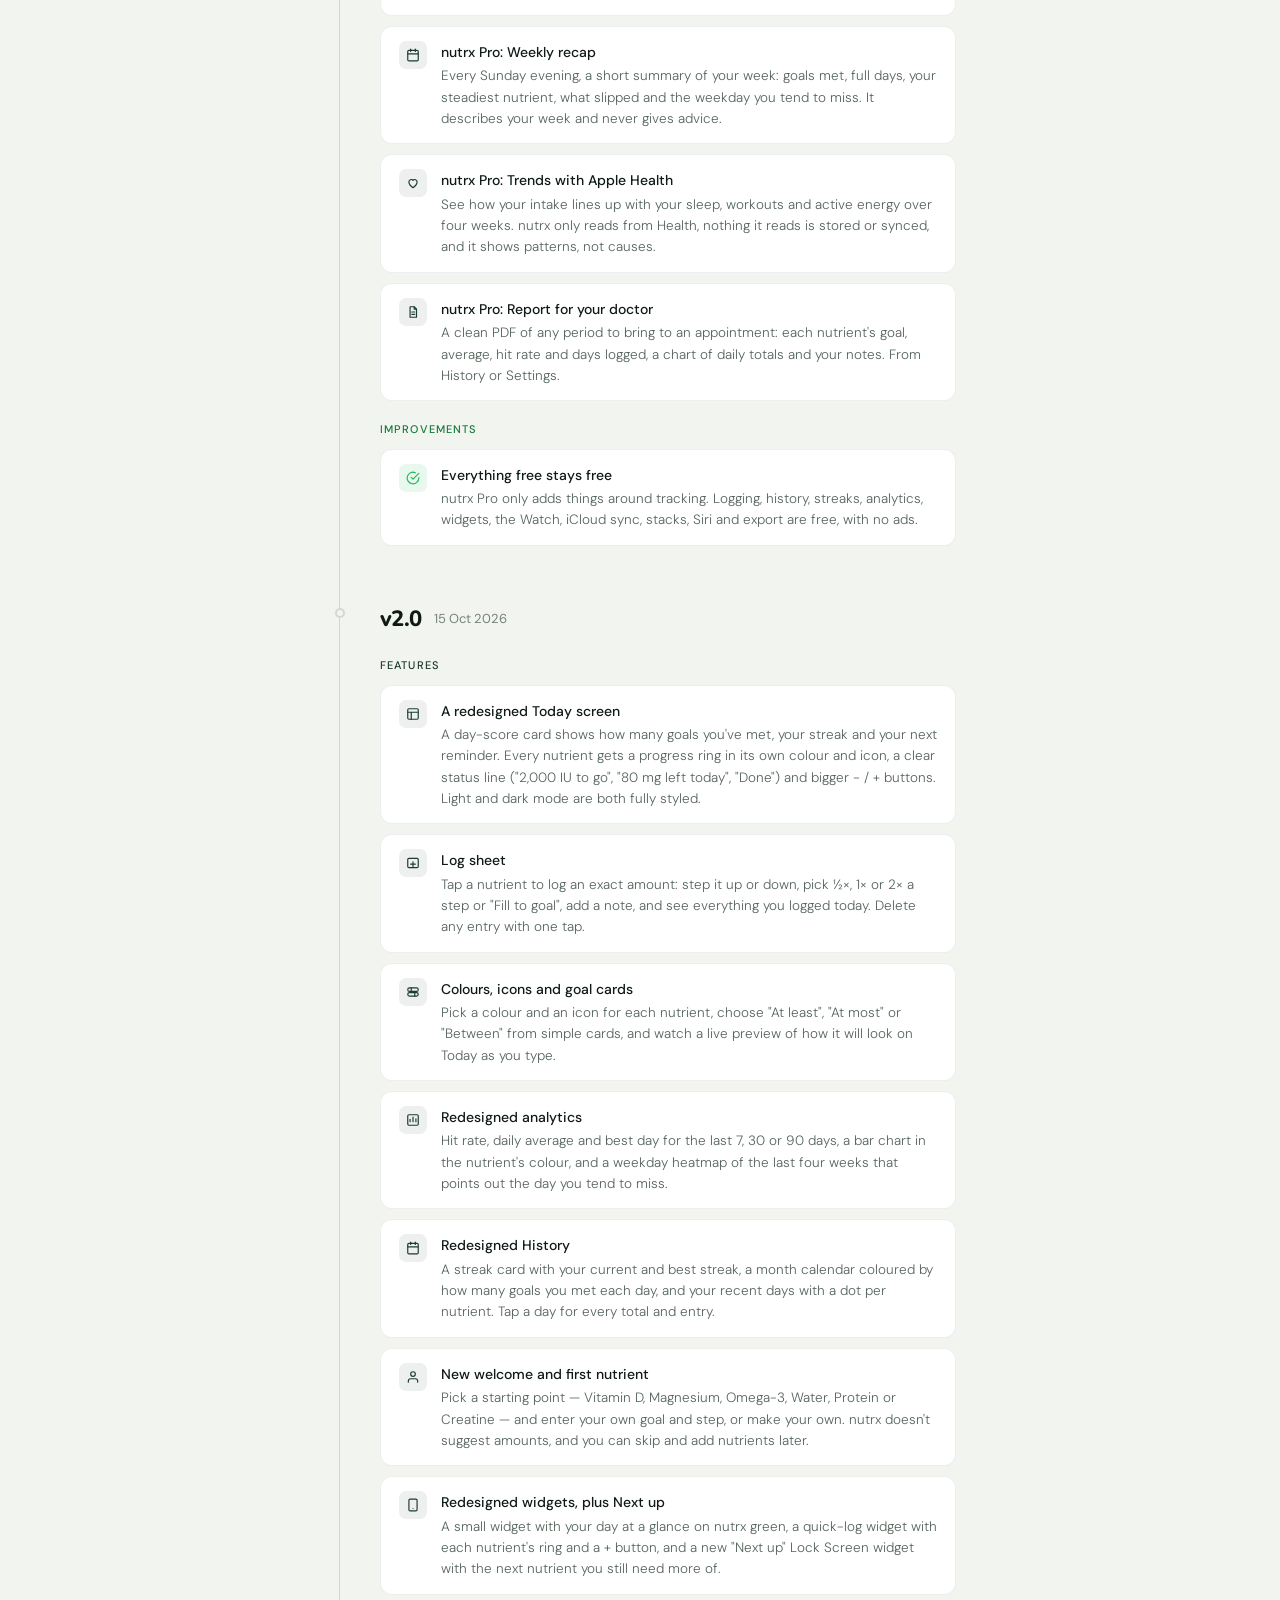
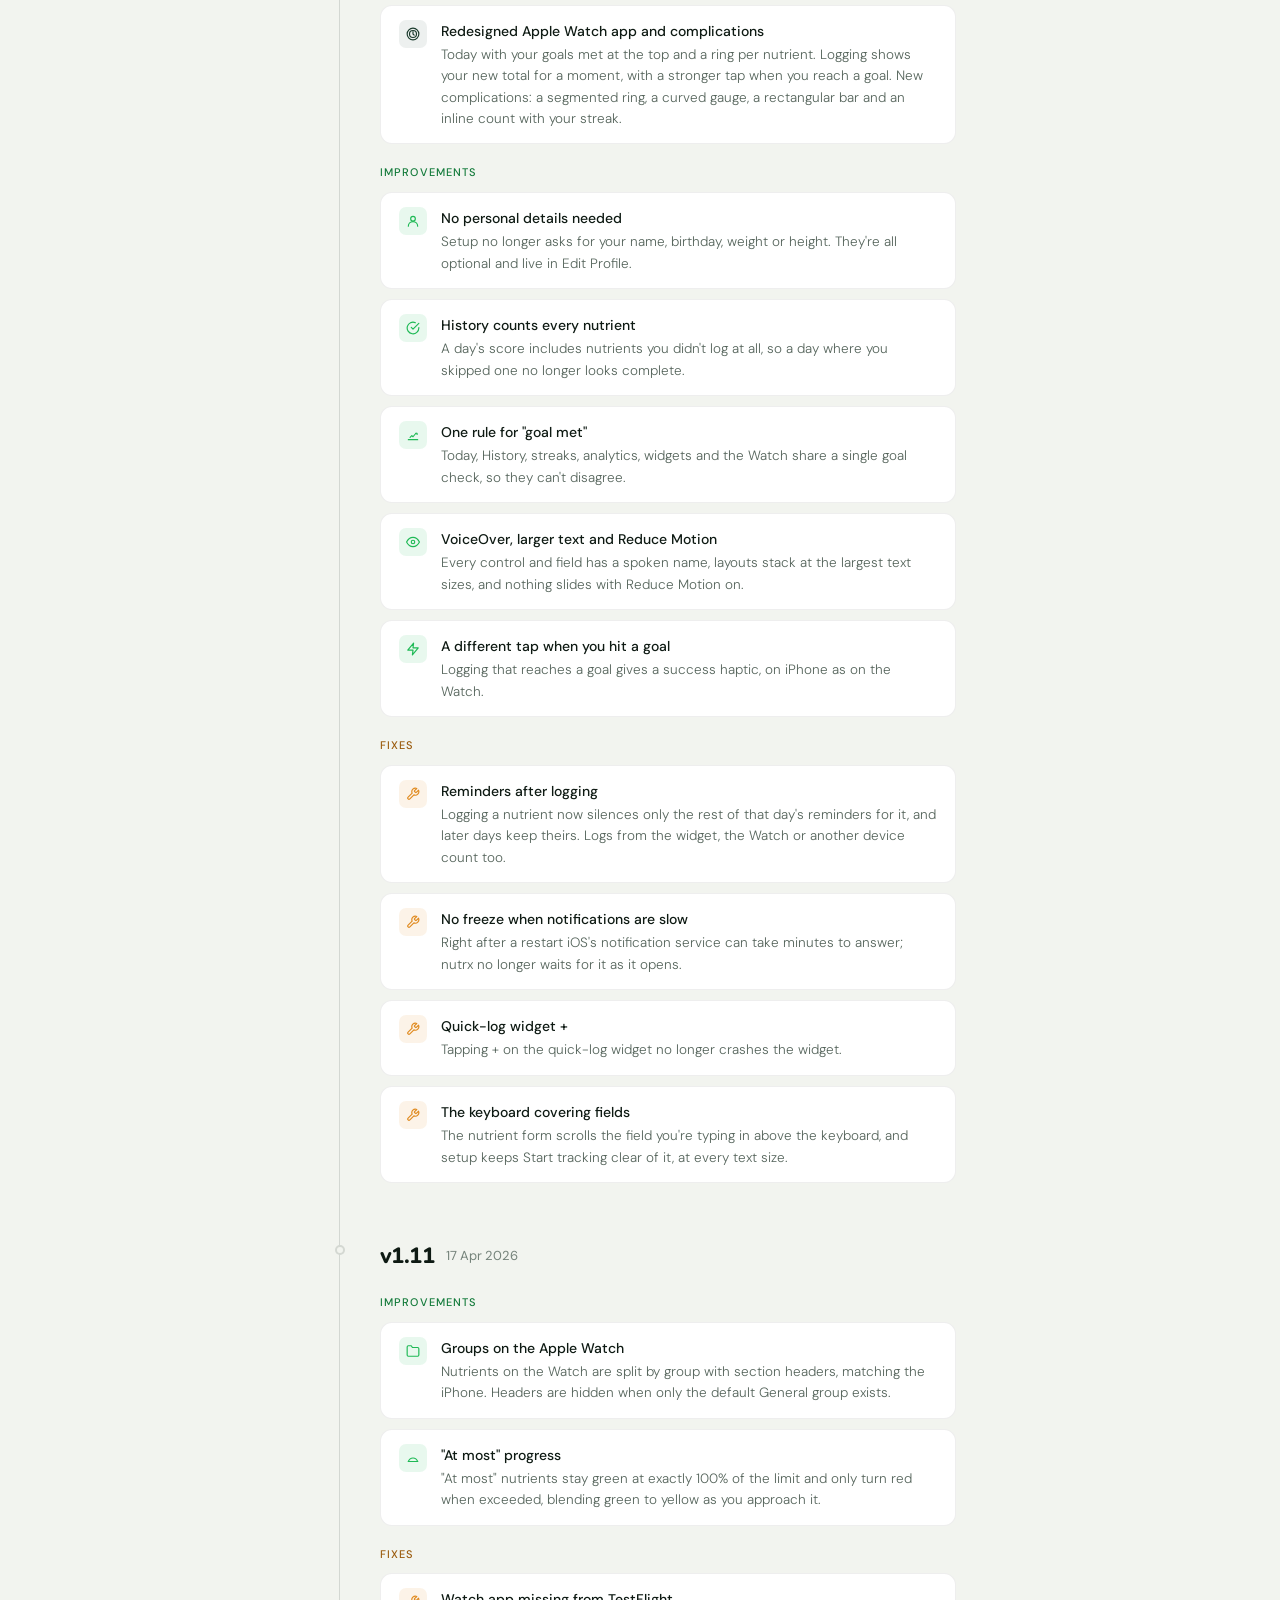
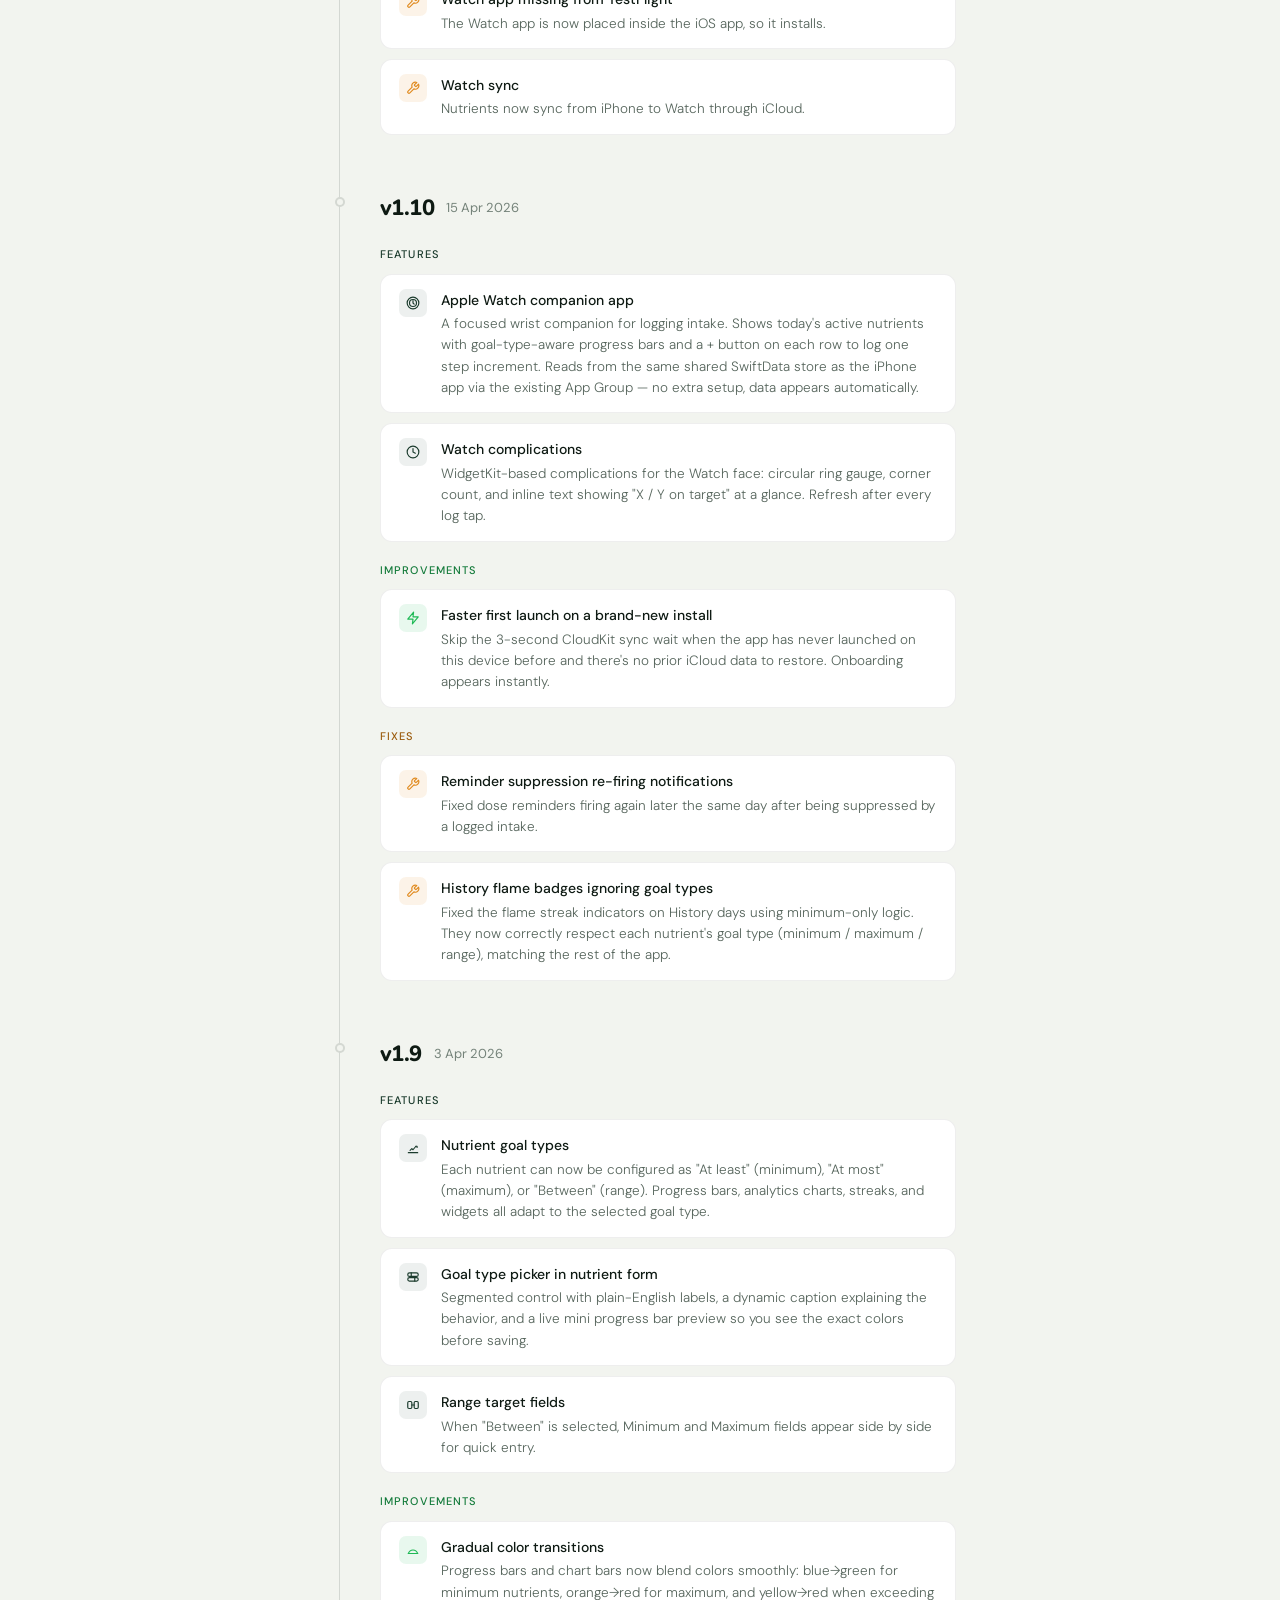
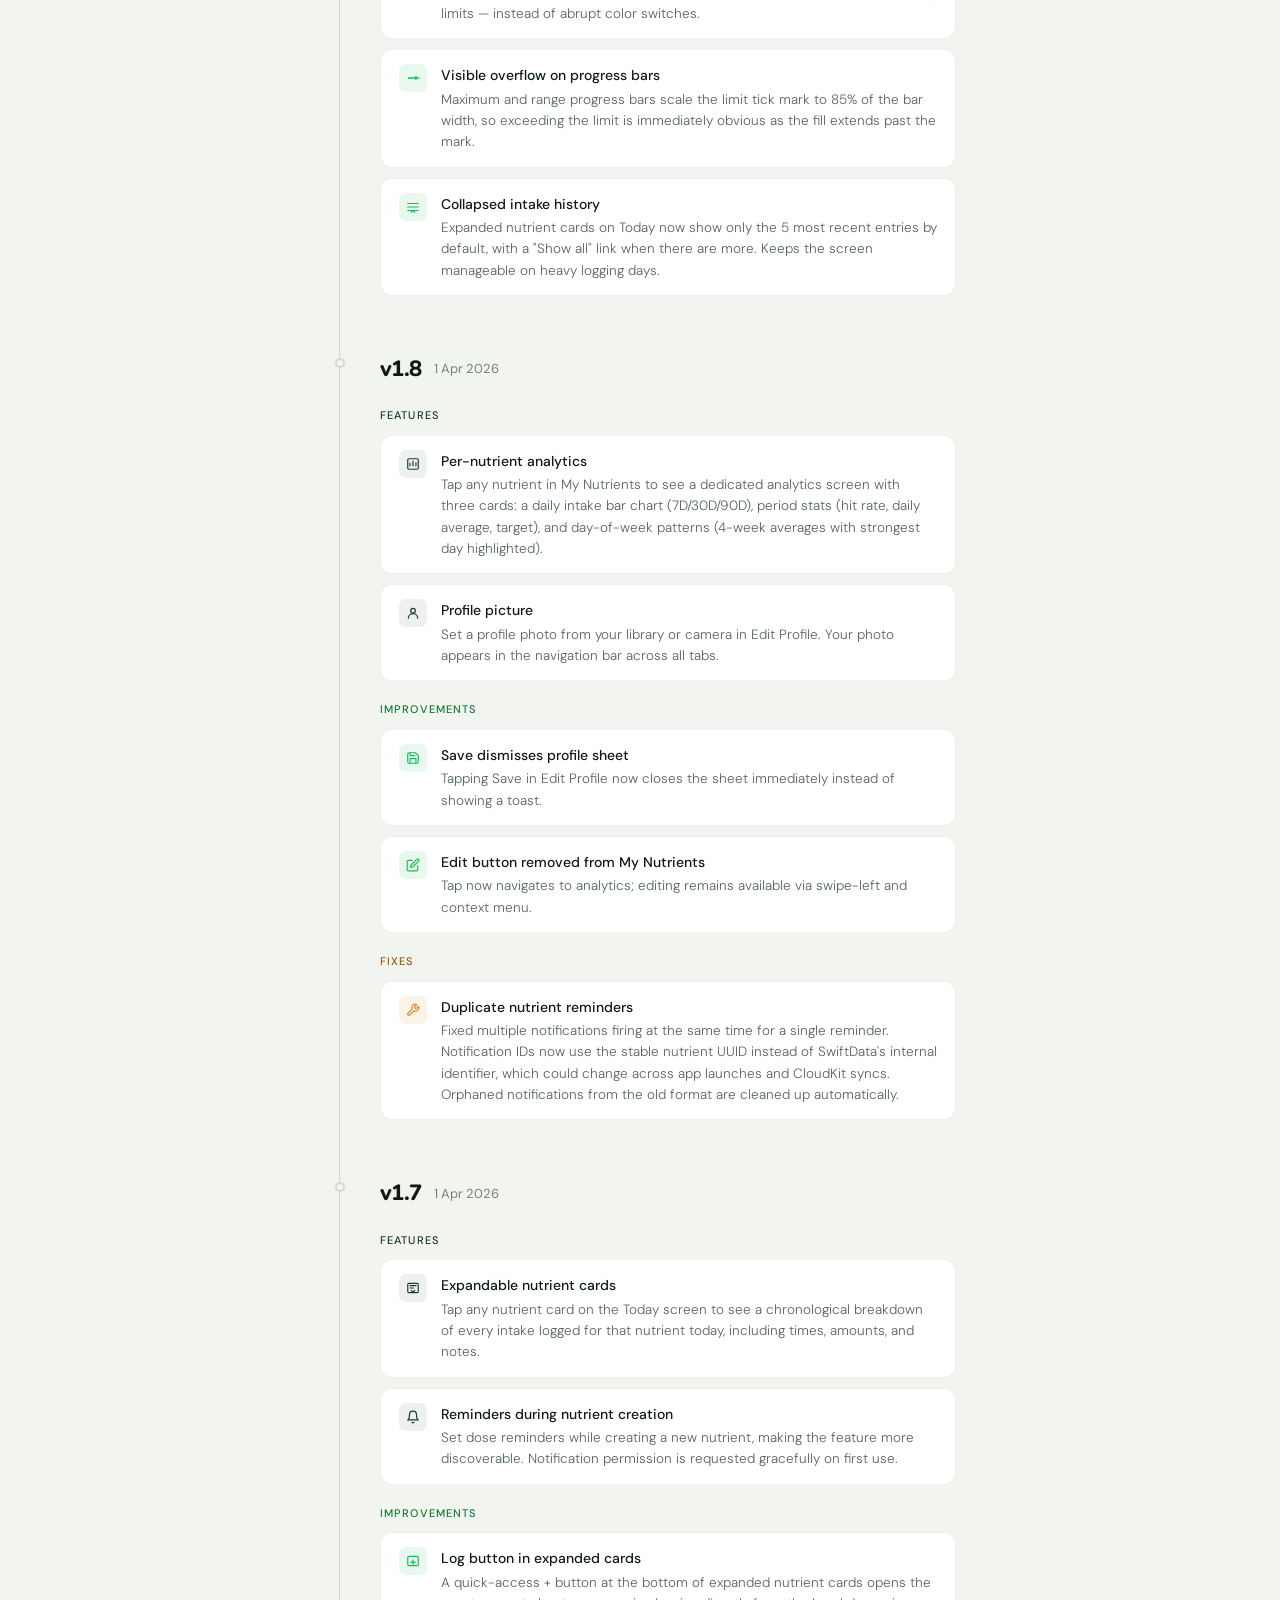
==== commit c9b0b3e7: "nutrx 2.6: changelog, version, and monthly and yearly recaps and reminders at your usual time in the" ====
--- a/changelog.html
+++ b/changelog.html
@@ -246,143 +246,9 @@
       <div class="release-dot"></div>
       <div class="release-body">
         <div class="release-header">
-          <span class="release-version">v2.7</span>
-          <span class="release-date">9 Nov 2026</span>
-          <span class="release-badge badge-latest">Current</span>
-        </div>
-        <div class="change-groups">
-          <div>
-            <p class="change-group-label label-features">Features</p>
-            <div class="change-list">
-              <div class="change-item">
-                <div class="change-icon icon-feature">
-                  <svg viewBox="0 0 24 24" fill="none" stroke="#1B3B2D" stroke-width="2" stroke-linecap="round" stroke-linejoin="round"><path d="M3 20h5v-5h5v-5h5V5h3"/></svg>
-                </div>
-                <div class="change-text">
-                  <p class="change-title">nutrx Pro: dose plans</p>
-                  <p class="change-desc">A nutrient’s goal can follow steps you or your doctor set, like “200 mg for a week, then 400 mg”, or a taper that stops. Set a Dose plan in the nutrient’s form, right after Schedule: when it starts, 2–6 steps of a goal and a length in days or weeks, and whether it then keeps the last goal or stops, which ends the course. Today shows the step you’re on (“Step 2 of 3 · until Fri”), and History, streaks, recaps, analytics and the report for your doctor judge each day by the goal it had. nutrx never suggests the steps. Without Pro a running plan pauses at its step and picks up where it left off.</p>
-                </div>
-              </div>
-              <div class="change-item">
-                <div class="change-icon icon-feature">
-                  <svg viewBox="0 0 24 24" fill="none" stroke="#1B3B2D" stroke-width="2" stroke-linecap="round" stroke-linejoin="round"><path d="M8 3h8a5 5 0 0 1 5 5v8a5 5 0 0 1-5 5H8a5 5 0 0 1-5-5V8a5 5 0 0 1 5-5z"/><path d="M9 16v-6M9 12.5a2.5 2.5 0 0 1 5 0V16M16.5 7.5h.01"/></svg>
-                </div>
-                <div class="change-text">
-                  <p class="change-title">nutrx Pro: app icons</p>
-                  <p class="change-desc">Six more icons for your Home Screen, in Settings → App icon: Light, Mint, Midnight, Botanical, Sunrise and Mono, beside the forest one. Each keeps the nutrx mark, and without Pro nutrx goes back to the forest icon.</p>
-                </div>
-              </div>
-            </div>
-          </div>
-          <div>
-            <p class="change-group-label label-improvements">Improvements</p>
-            <div class="change-list">
-              <div class="change-item">
-                <div class="change-icon icon-improvement">
-                  <svg viewBox="0 0 24 24" fill="none" stroke="#1EB955" stroke-width="2" stroke-linecap="round" stroke-linejoin="round"><polyline points="4 14 9 9 13 13 20 6"/></svg>
-                </div>
-                <div class="change-text">
-                  <p class="change-title">Siri &amp; Shortcuts in Settings</p>
-                  <p class="change-desc">A new Settings page lists what to say to Siri for each of your nutrients and stacks, like “Log my Vitamin D with nutrx”. They work with no setup, and a button opens nutrx’s actions in the Shortcuts app.</p>
-                </div>
-              </div>
-              <div class="change-item">
-                <div class="change-icon icon-improvement">
-                  <svg viewBox="0 0 24 24" fill="none" stroke="#1EB955" stroke-width="2" stroke-linecap="round" stroke-linejoin="round"><polyline points="4 14 9 9 13 13 20 6"/></svg>
-                </div>
-                <div class="change-text">
-                  <p class="change-title">The Pro page’s footer and close button</p>
-                  <p class="change-desc">Only the button stays pinned at the bottom now, so on an iPhone 17 all three plans, Lifetime included, show above it instead of Lifetime hiding behind the footer. The ✕ stays at the top right as you scroll.</p>
-                </div>
-              </div>
-              <div class="change-item">
-                <div class="change-icon icon-improvement">
-                  <svg viewBox="0 0 24 24" fill="none" stroke="#1EB955" stroke-width="2" stroke-linecap="round" stroke-linejoin="round"><polyline points="4 14 9 9 13 13 20 6"/></svg>
-                </div>
-                <div class="change-text">
-                  <p class="change-title">The weekday pattern at the largest text sizes</p>
-                  <p class="change-desc">From the first accessibility size, a nutrient’s weekday pattern puts its week on two rows, so each square is about twice as wide and its percentage grows with your text size.</p>
-                </div>
-              </div>
-              <div class="change-item">
-                <div class="change-icon icon-improvement">
-                  <svg viewBox="0 0 24 24" fill="none" stroke="#1EB955" stroke-width="2" stroke-linecap="round" stroke-linejoin="round"><polyline points="4 14 9 9 13 13 20 6"/></svg>
-                </div>
-                <div class="change-text">
-                  <p class="change-title">Arrow keys in My Nutrients on iPad</p>
-                  <p class="change-desc">With a hardware keyboard, ↑ and ↓ move through the nutrients in the sidebar, and the analytics beside it follow.</p>
-                </div>
-              </div>
-              <div class="change-item">
-                <div class="change-icon icon-improvement">
-                  <svg viewBox="0 0 24 24" fill="none" stroke="#1EB955" stroke-width="2" stroke-linecap="round" stroke-linejoin="round"><polyline points="4 14 9 9 13 13 20 6"/></svg>
-                </div>
-                <div class="change-text">
-                  <p class="change-title">A stack’s rows line up</p>
-                  <p class="change-desc">In the stack log sheet every amount stepper is as wide as the widest one, so the − buttons line up from row to row and each total gets the same room.</p>
-                </div>
-              </div>
-            </div>
-          </div>
-          <div>
-            <p class="change-group-label label-fixes">Fixes</p>
-            <div class="change-list">
-              <div class="change-item">
-                <div class="change-icon icon-fix">
-                  <svg viewBox="0 0 24 24" fill="none" stroke="#E08A1E" stroke-width="2" stroke-linecap="round" stroke-linejoin="round"><path d="M20 6L9 17l-5-5"/></svg>
-                </div>
-                <div class="change-text">
-                  <p class="change-title">Today after a text-size change</p>
-                  <p class="change-desc">Changing the text size with Today scrolled could leave it part-way down under a collapsed bar, with the day score’s slim bar half unrolled. Today now goes back to its top, with its large title and the whole day-score card.</p>
-                </div>
-              </div>
-              <div class="change-item">
-                <div class="change-icon icon-fix">
-                  <svg viewBox="0 0 24 24" fill="none" stroke="#E08A1E" stroke-width="2" stroke-linecap="round" stroke-linejoin="round"><path d="M20 6L9 17l-5-5"/></svg>
-                </div>
-                <div class="change-text">
-                  <p class="change-title">The day score’s streak and reminder lines</p>
-                  <p class="change-desc">At the largest text sizes, with a reminder under it, the streak chip was cut off (“10-day str…”). It now wraps onto a second line, and the reminder line keeps one layout as Today scrolls, its bell under the streak’s flame.</p>
-                </div>
-              </div>
-              <div class="change-item">
-                <div class="change-icon icon-fix">
-                  <svg viewBox="0 0 24 24" fill="none" stroke="#E08A1E" stroke-width="2" stroke-linecap="round" stroke-linejoin="round"><path d="M20 6L9 17l-5-5"/></svg>
-                </div>
-                <div class="change-text">
-                  <p class="change-title">Edits saved straight away</p>
-                  <p class="change-desc">Adding or saving a nutrient waited for the app’s next automatic save, so closing nutrx right away, or a crash, could lose the change, and widgets and the Watch saw it late. Add and Save now save at once.</p>
-                </div>
-              </div>
-              <div class="change-item">
-                <div class="change-icon icon-fix">
-                  <svg viewBox="0 0 24 24" fill="none" stroke="#E08A1E" stroke-width="2" stroke-linecap="round" stroke-linejoin="round"><path d="M20 6L9 17l-5-5"/></svg>
-                </div>
-                <div class="change-text">
-                  <p class="change-title">One wording for the day you tend to miss</p>
-                  <p class="change-desc">The weekly recap read “2 of the last 4 weeks” where the month’s read “Missed 2 of 4 Sundays”, so side by side they looked like two different facts. Both now say “Missed 2 of 4 Sundays”.</p>
-                </div>
-              </div>
-              <div class="change-item">
-                <div class="change-icon icon-fix">
-                  <svg viewBox="0 0 24 24" fill="none" stroke="#E08A1E" stroke-width="2" stroke-linecap="round" stroke-linejoin="round"><path d="M20 6L9 17l-5-5"/></svg>
-                </div>
-                <div class="change-text">
-                  <p class="change-title">Done in the same place</p>
-                  <p class="change-desc">A saved nutrient’s Reminders sheet had Done on the left. It’s on the right now, as for a new nutrient and a stack, and you add a reminder the same way in all three: pick the time, then Add Reminder.</p>
-                </div>
-              </div>
-            </div>
-          </div>
-        </div>
-      </div>
-    </div>
-    <div class="release">
-      <div class="release-dot"></div>
-      <div class="release-body">
-        <div class="release-header">
           <span class="release-version">v2.6</span>
           <span class="release-date">7 Nov 2026</span>
+          <span class="release-badge badge-latest">Current</span>
         </div>
         <div class="change-groups">
           <div>
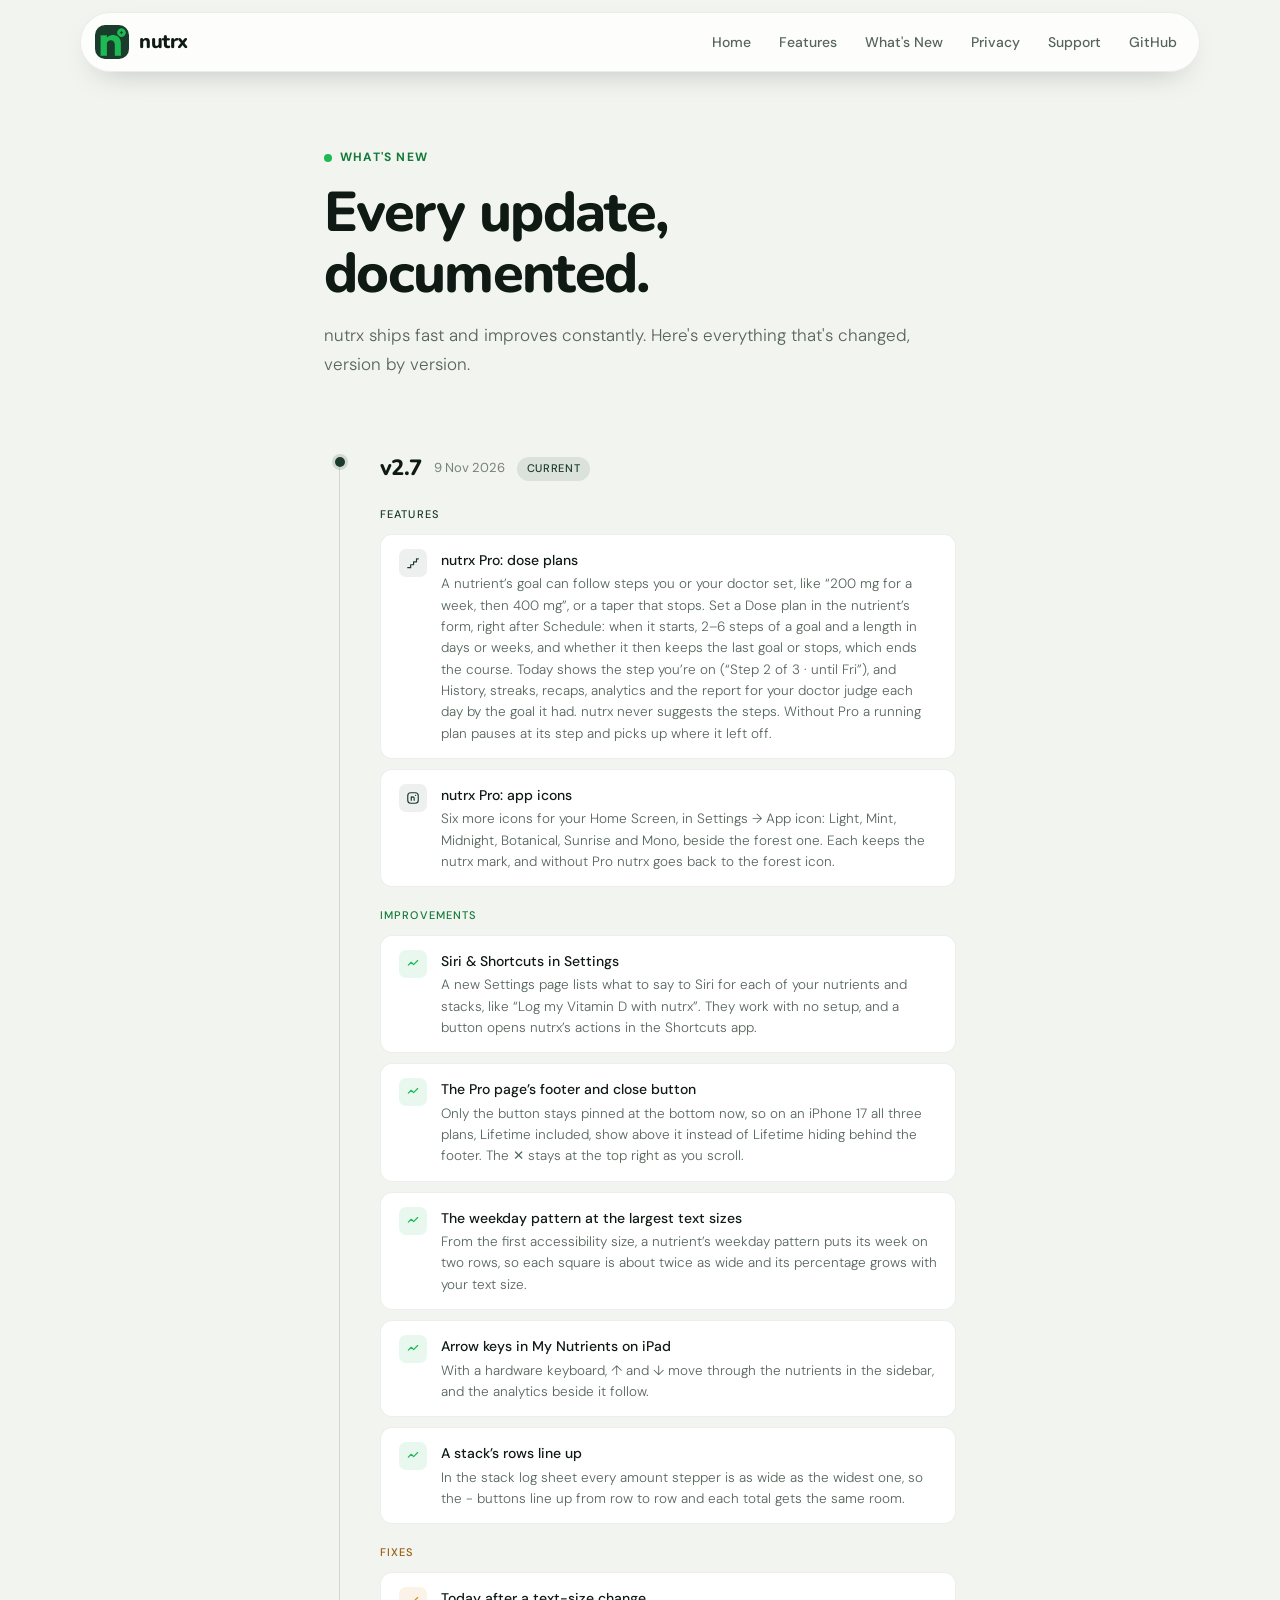
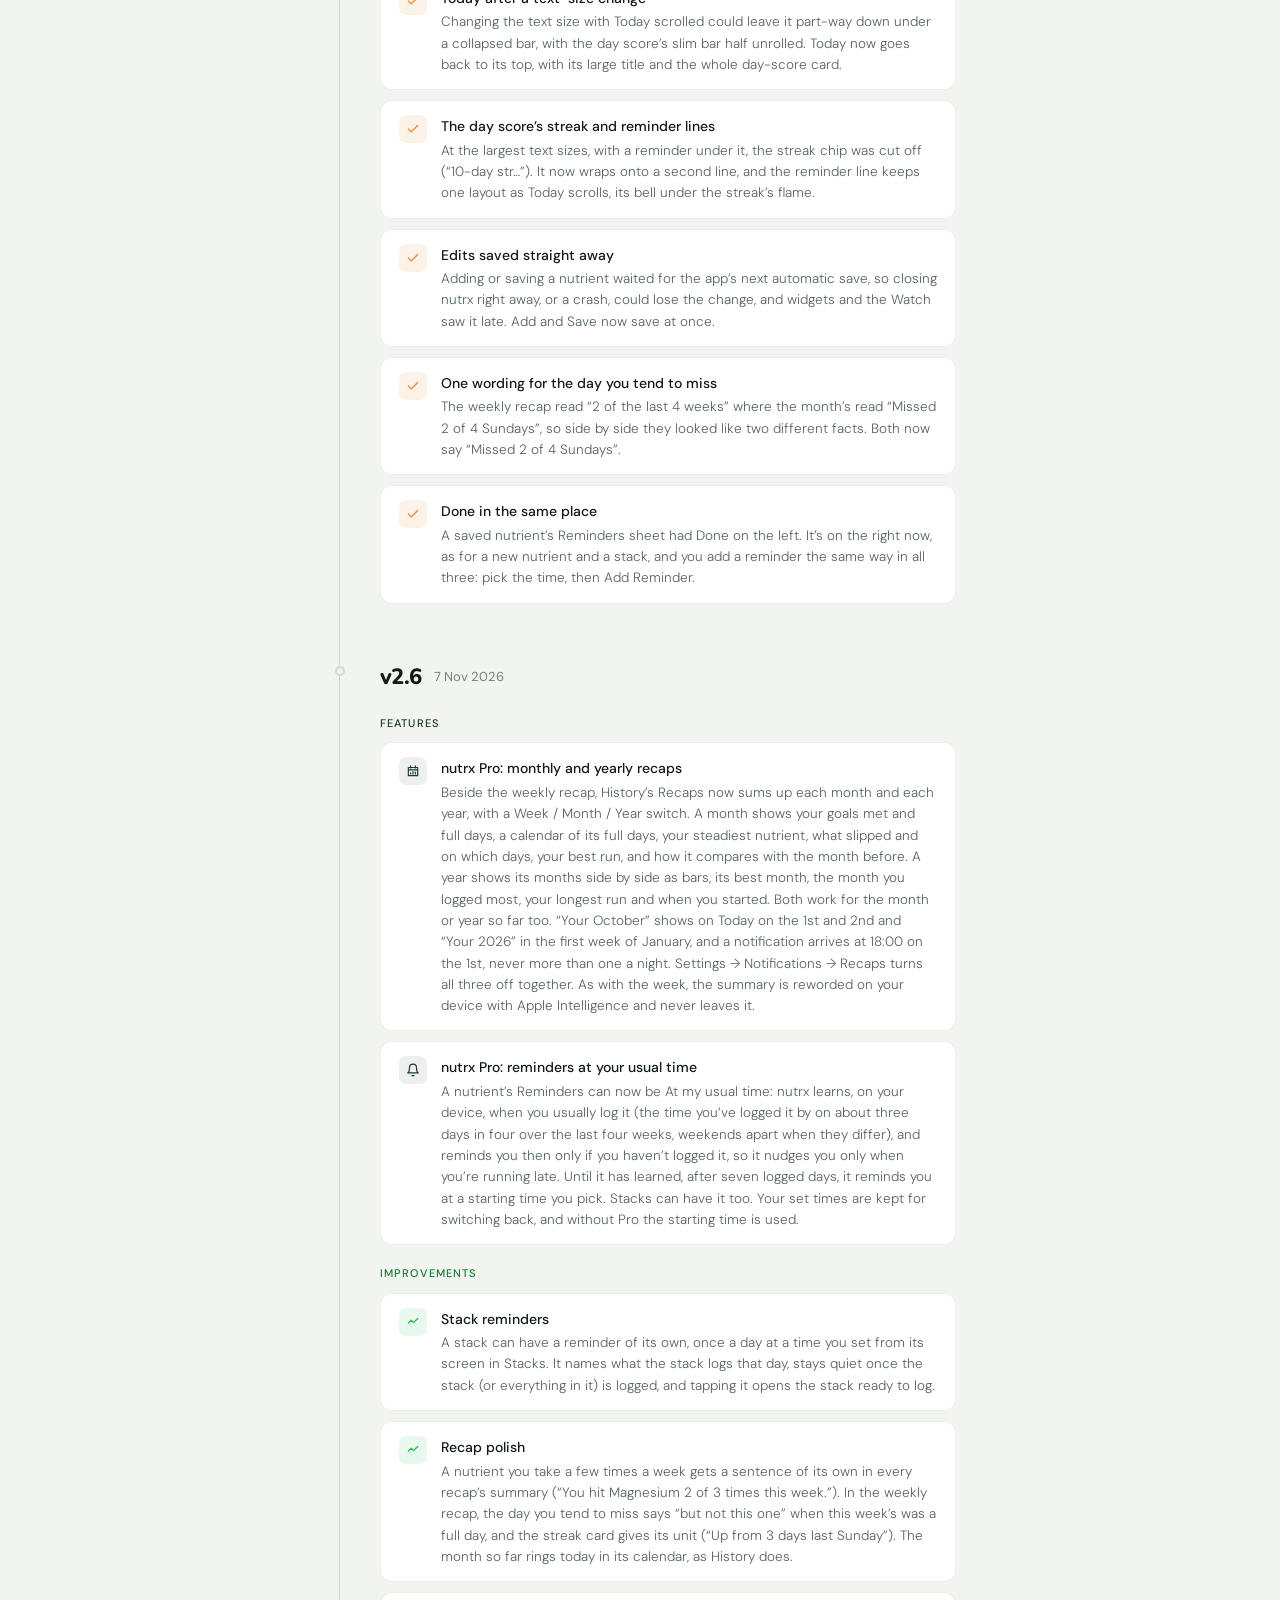
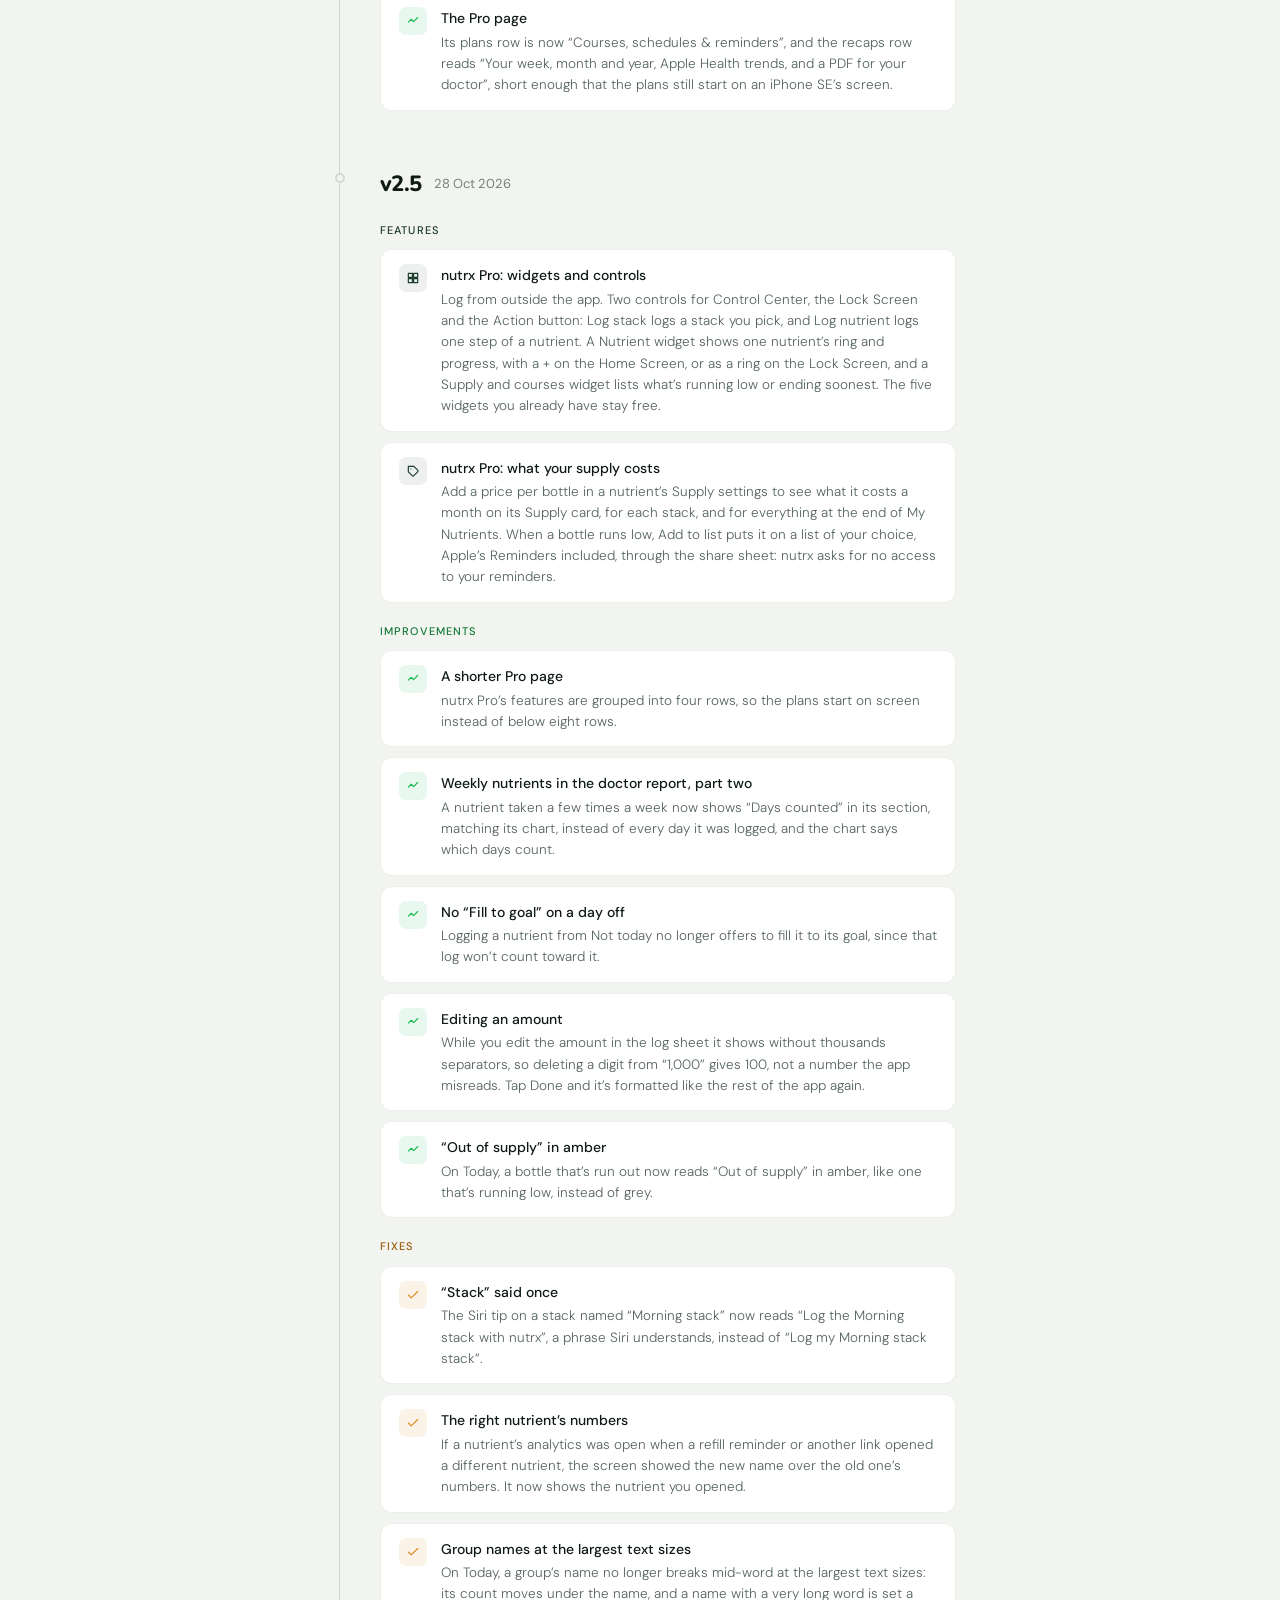
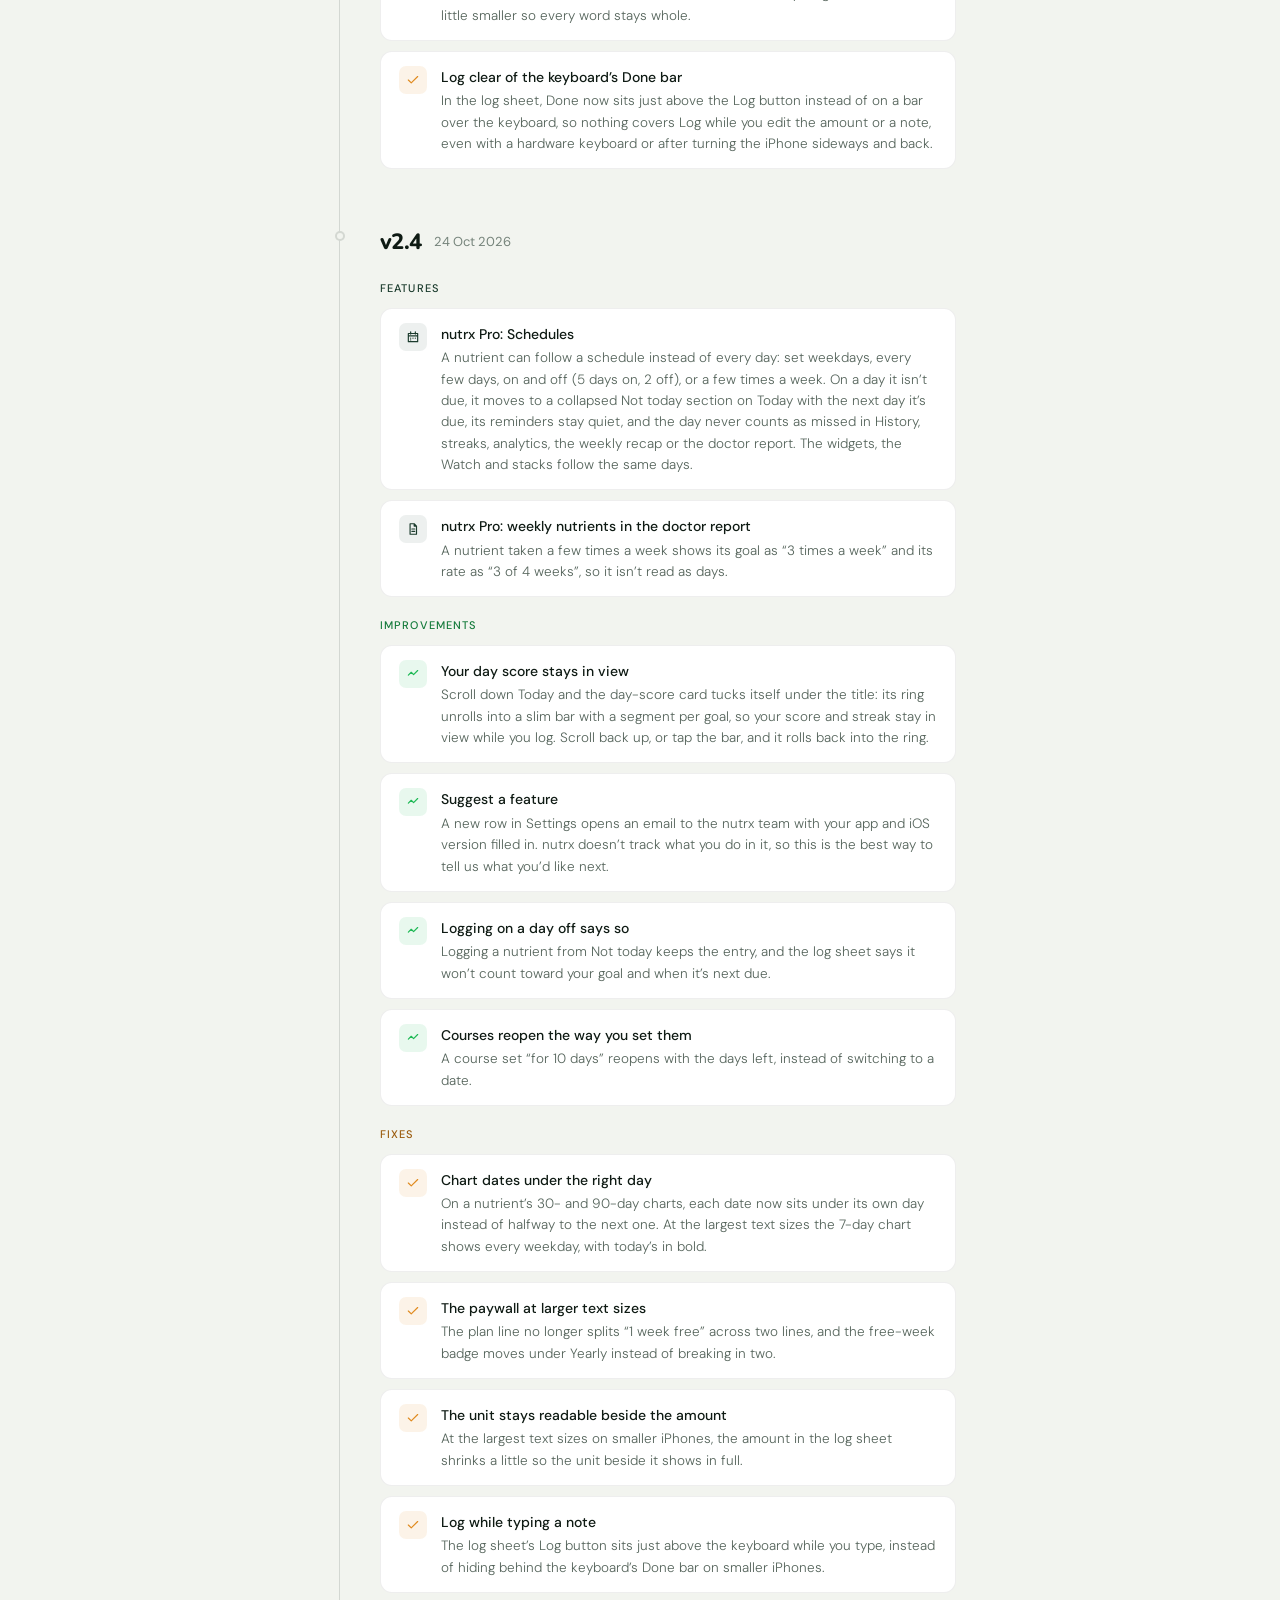
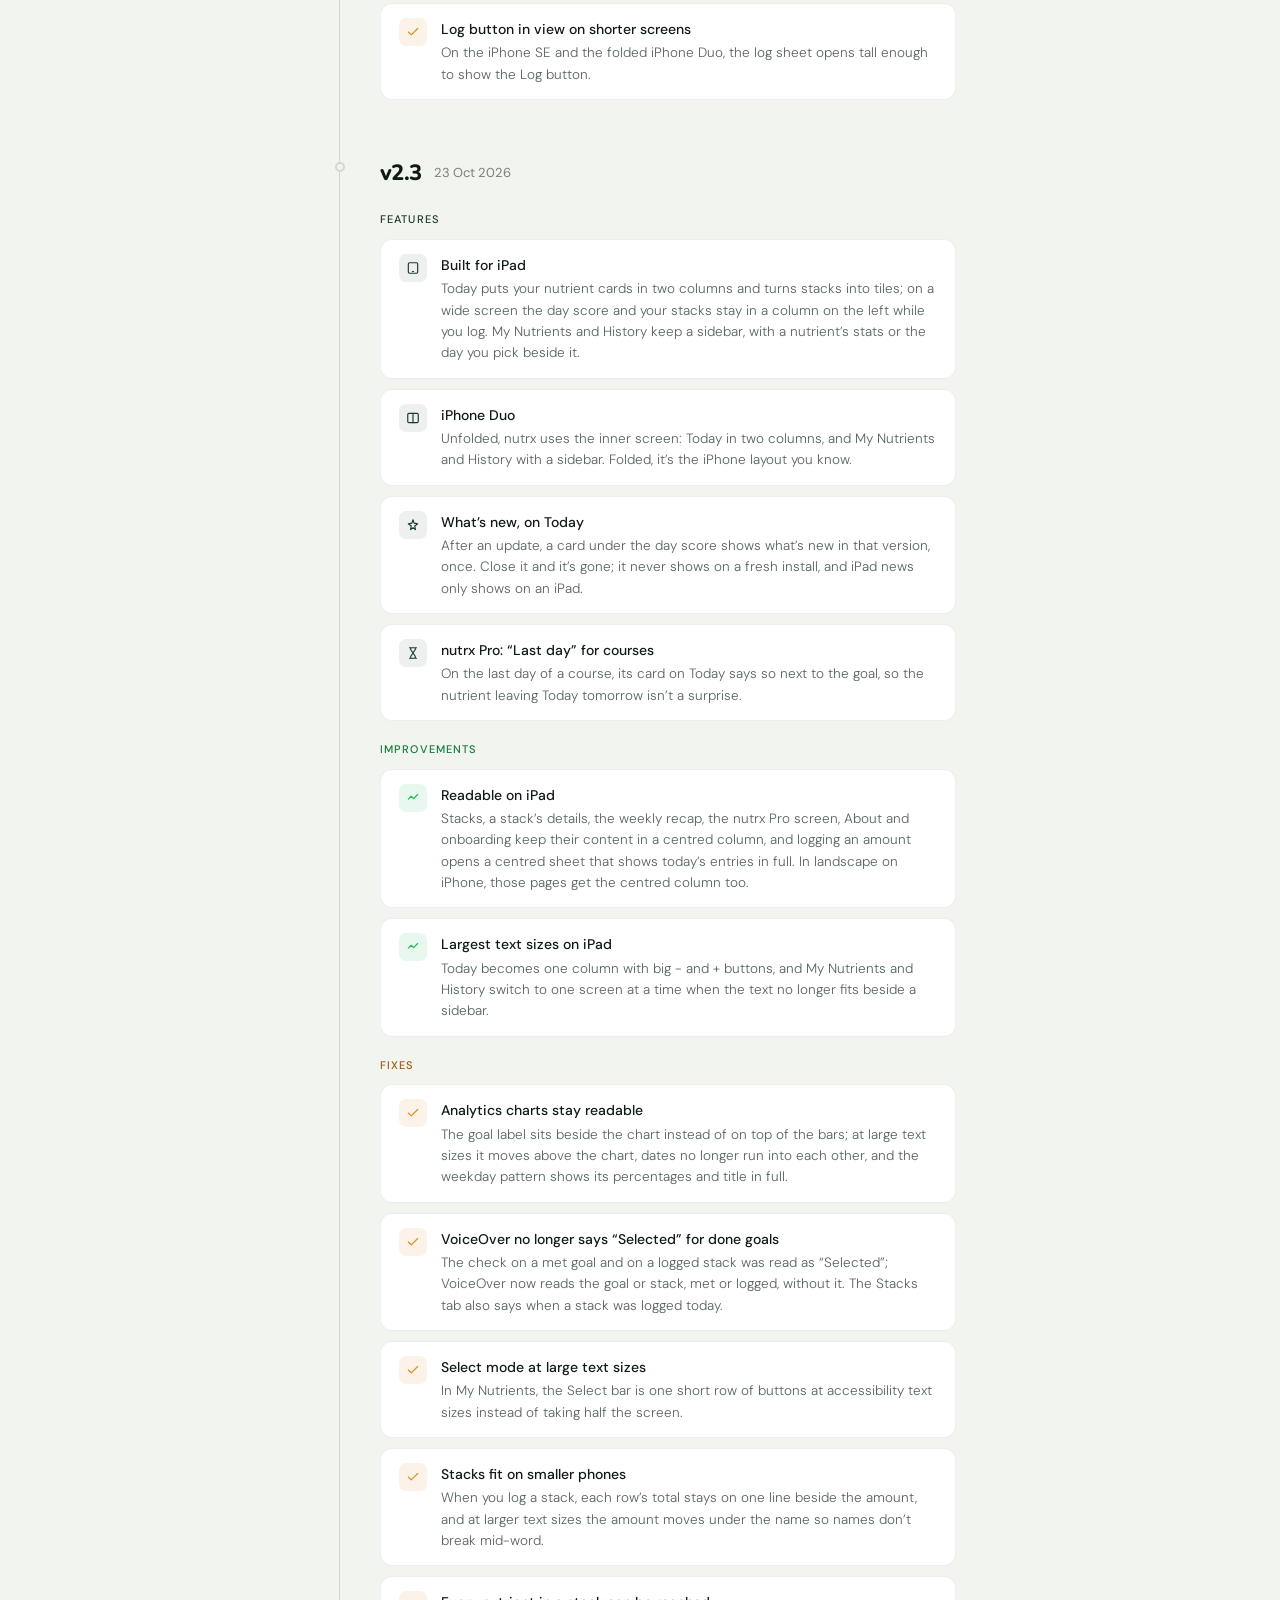
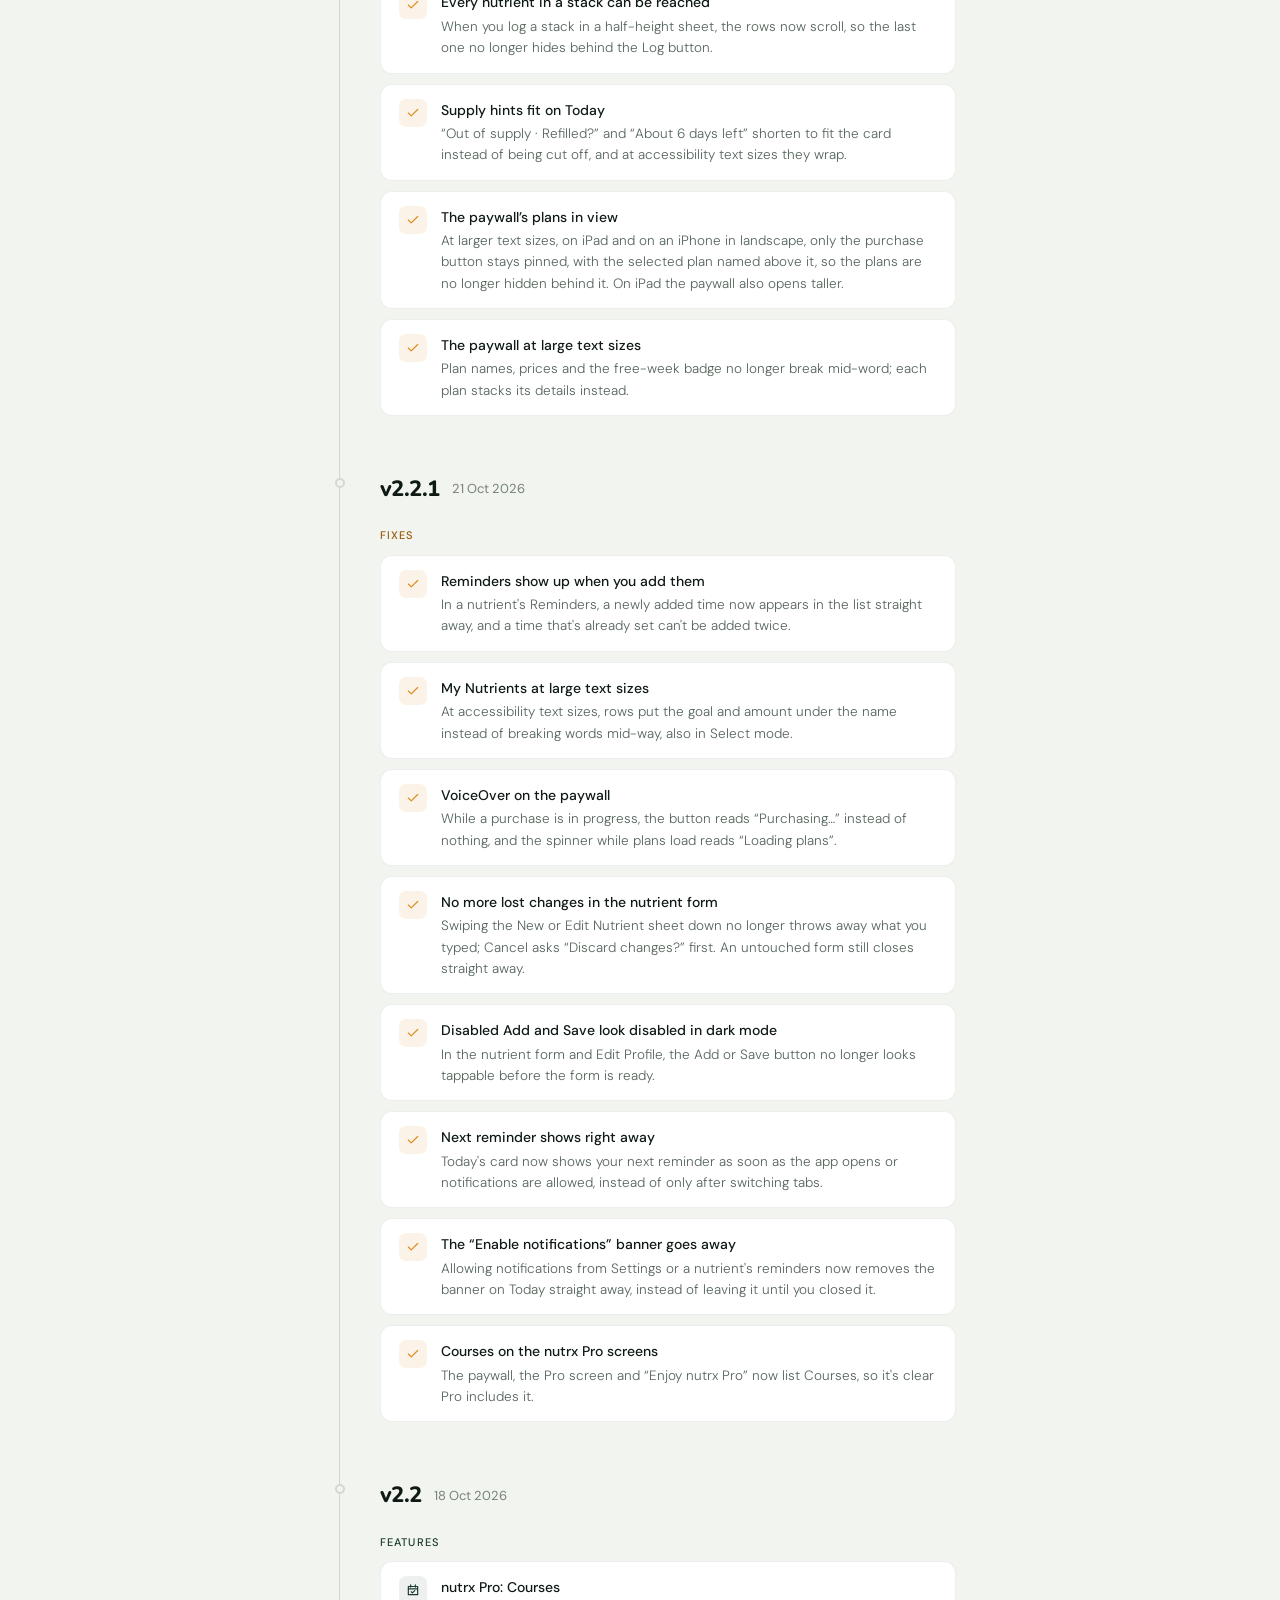
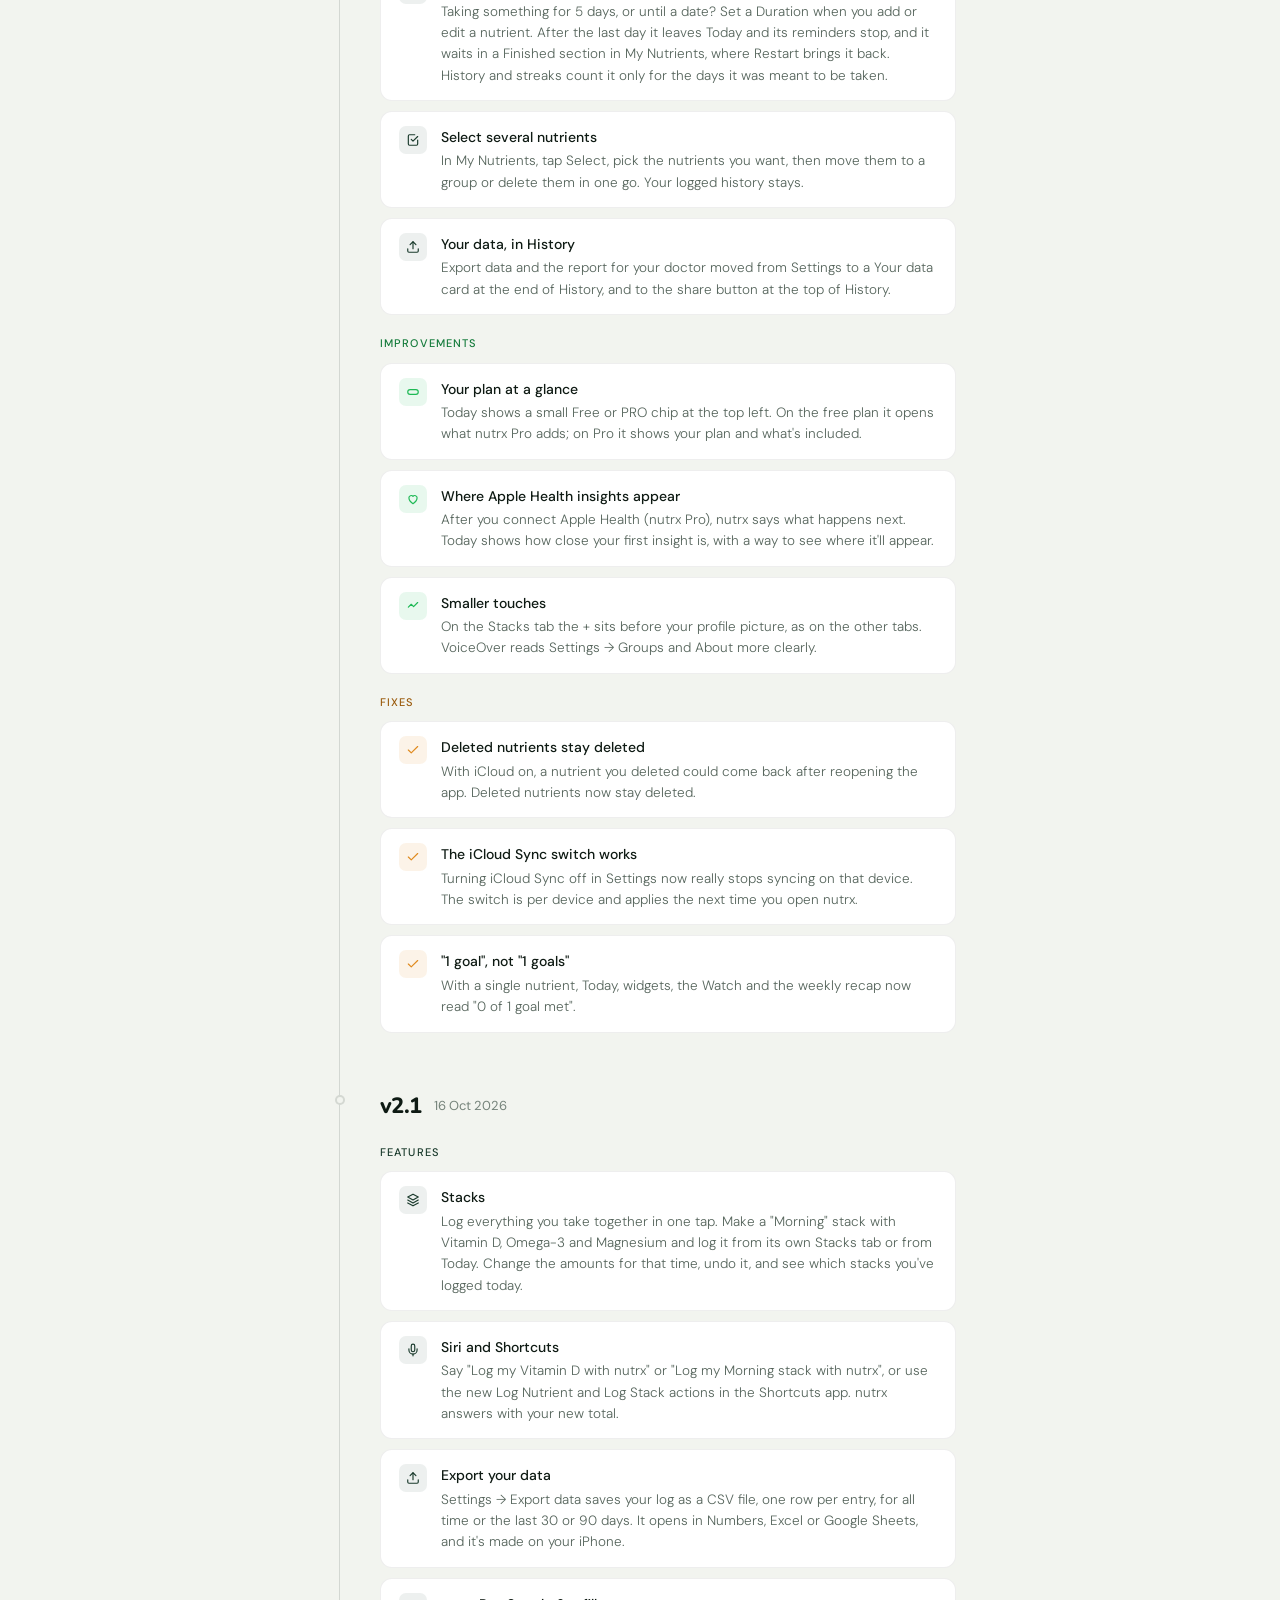
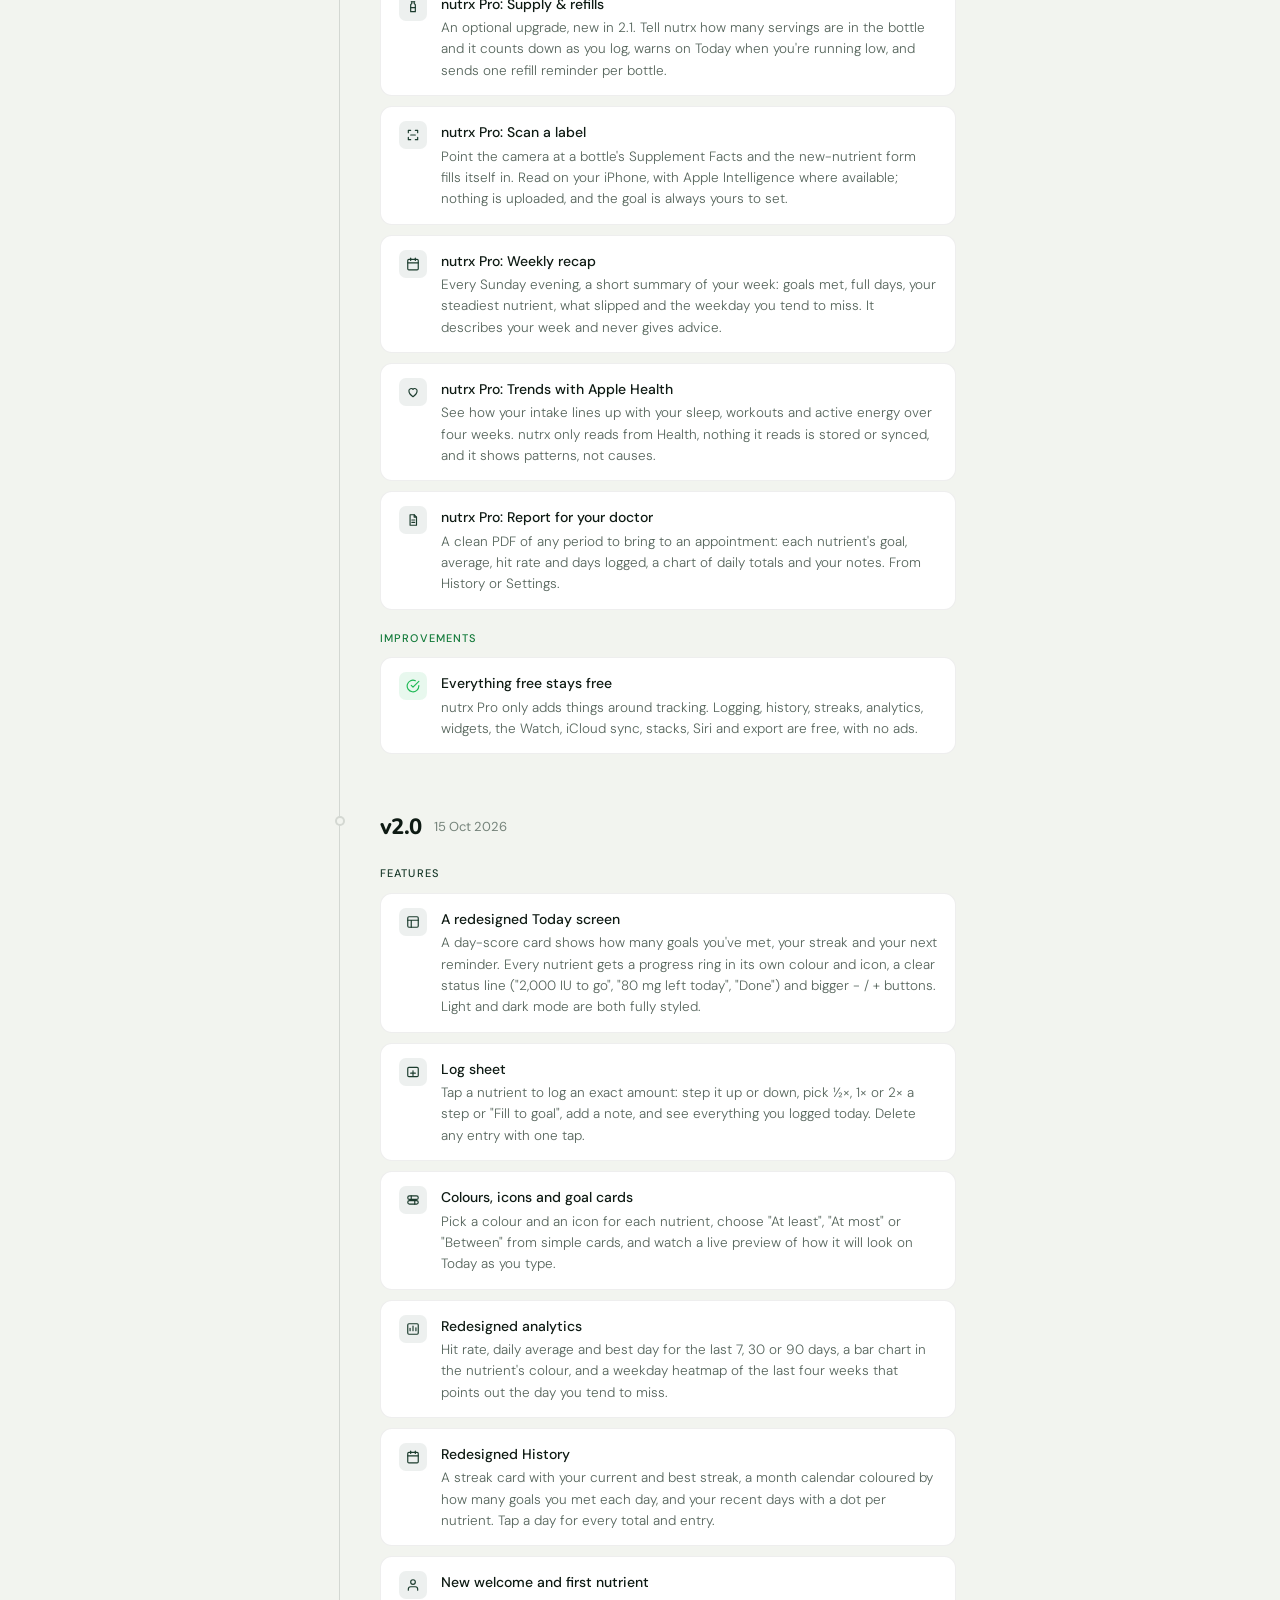
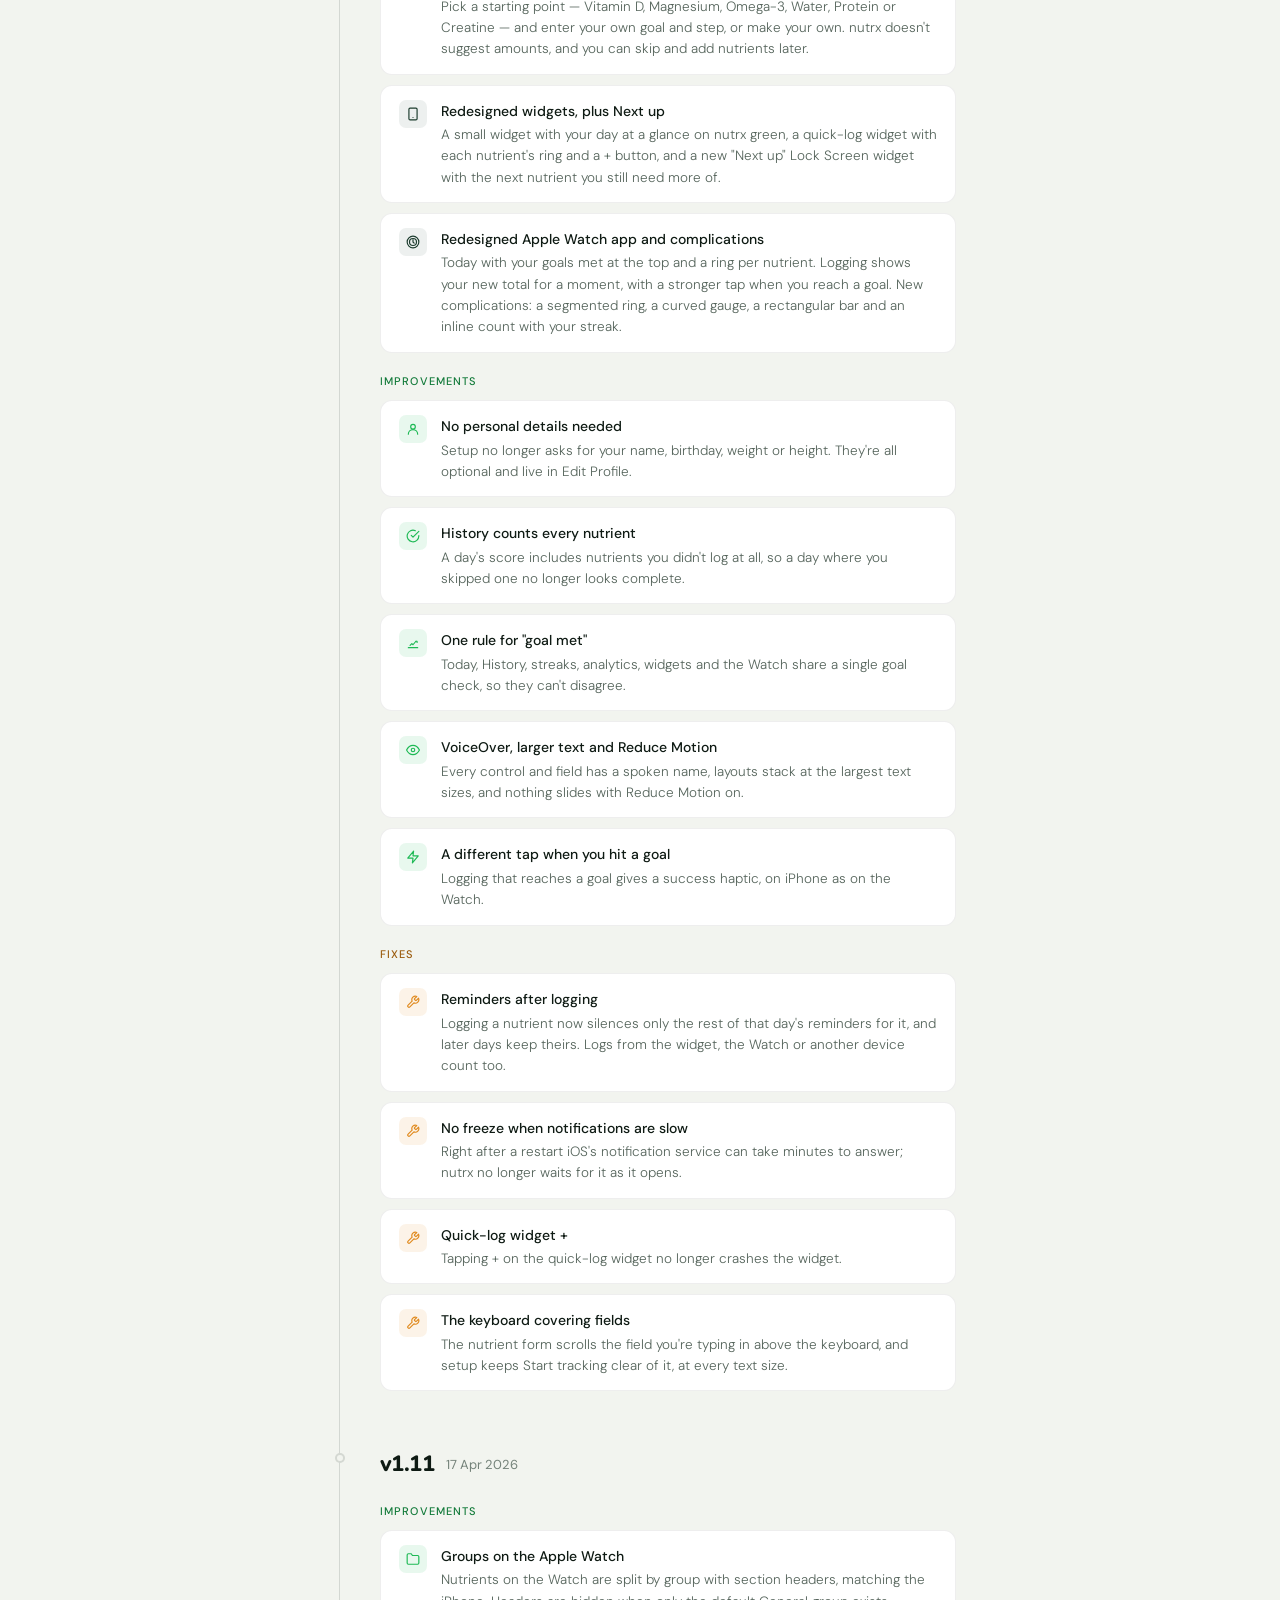
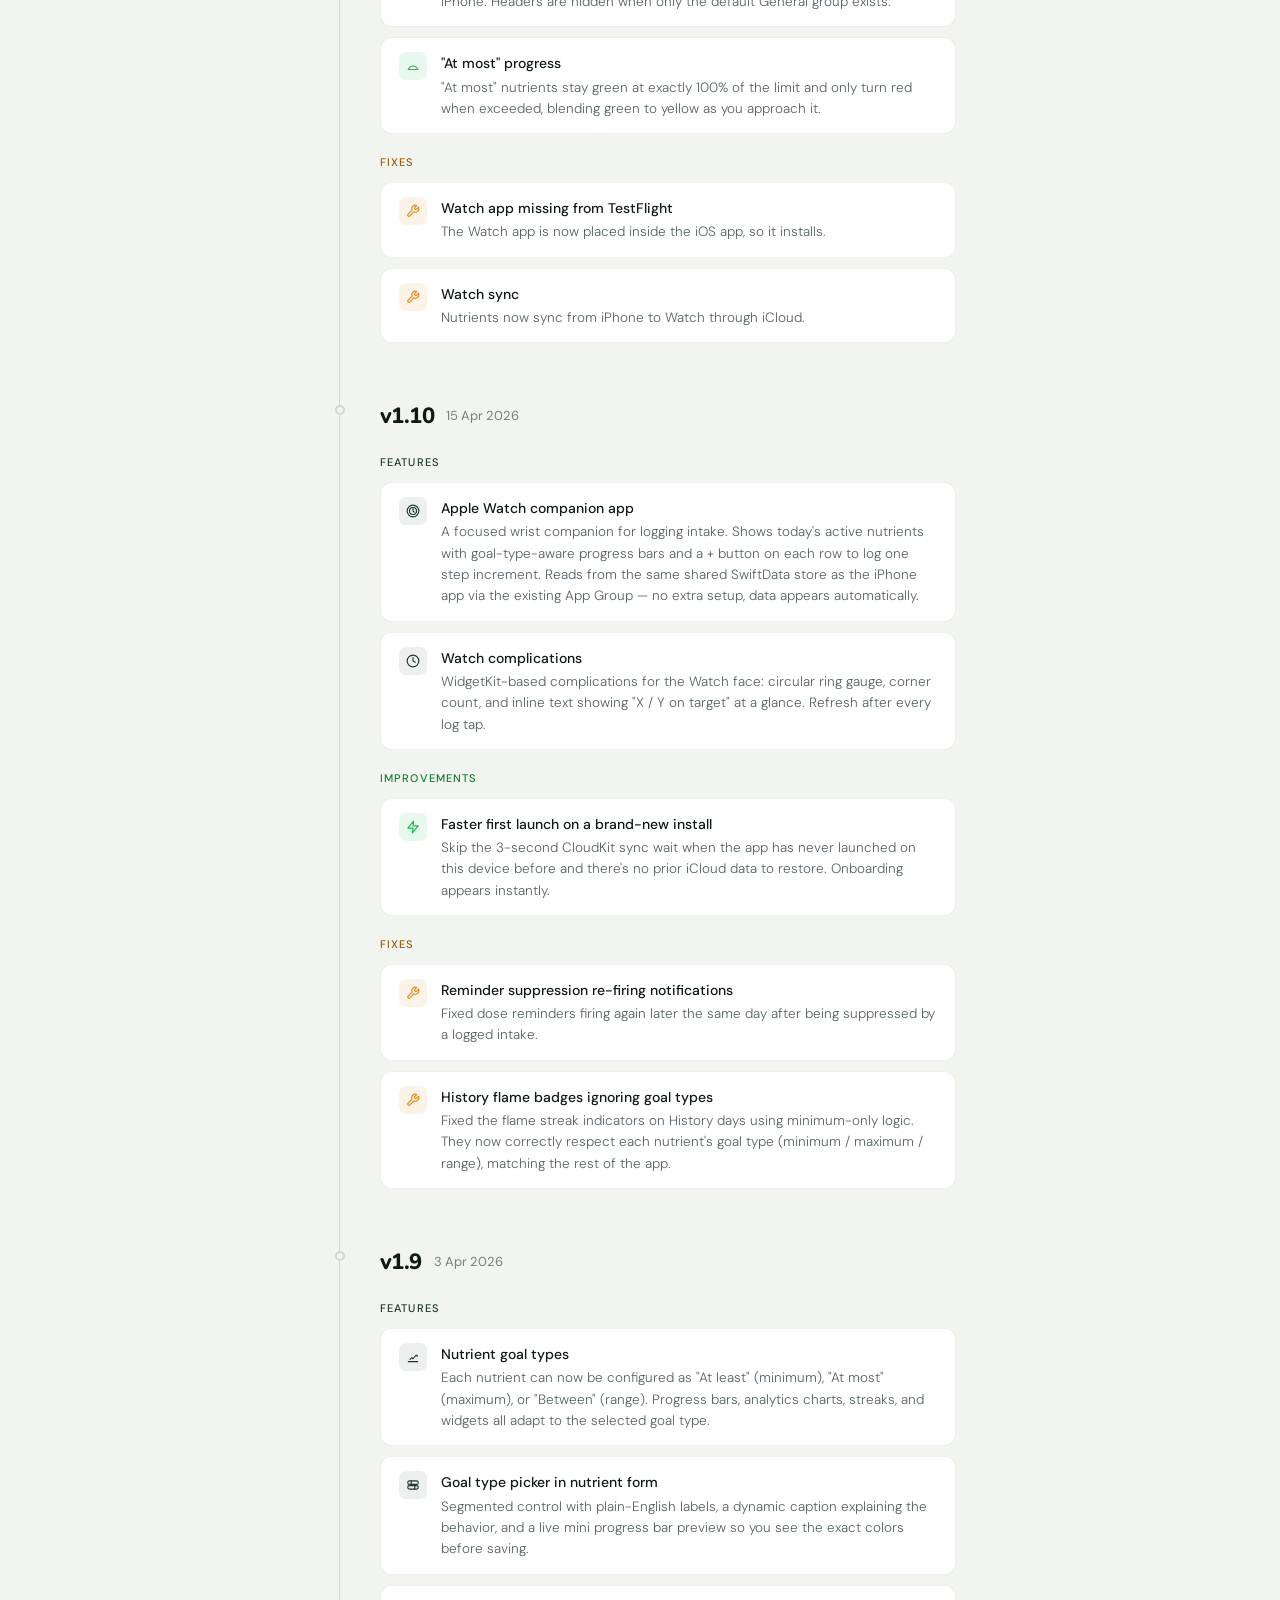
==== commit 60efbb9a: "nutrx 2.7: changelog, version, and dose plans and app icons in the Pro sections (#13) - changelog.js" ====
--- a/changelog.html
+++ b/changelog.html
@@ -246,9 +246,143 @@
       <div class="release-dot"></div>
       <div class="release-body">
         <div class="release-header">
+          <span class="release-version">v2.7</span>
+          <span class="release-date">9 Nov 2026</span>
+          <span class="release-badge badge-latest">Current</span>
+        </div>
+        <div class="change-groups">
+          <div>
+            <p class="change-group-label label-features">Features</p>
+            <div class="change-list">
+              <div class="change-item">
+                <div class="change-icon icon-feature">
+                  <svg viewBox="0 0 24 24" fill="none" stroke="#1B3B2D" stroke-width="2" stroke-linecap="round" stroke-linejoin="round"><path d="M3 20h5v-5h5v-5h5V5h3"/></svg>
+                </div>
+                <div class="change-text">
+                  <p class="change-title">nutrx Pro: dose plans</p>
+                  <p class="change-desc">A nutrient’s goal can follow steps you or your doctor set, like “200 mg for a week, then 400 mg”, or a taper that stops. Set a Dose plan in the nutrient’s form, right after Schedule: when it starts, 2–6 steps of a goal and a length in days or weeks, and whether it then keeps the last goal or stops, which ends the course. Today shows the step you’re on (“Step 2 of 3 · until Fri”), and History, streaks, recaps, analytics and the report for your doctor judge each day by the goal it had. nutrx never suggests the steps. Without Pro a running plan pauses at its step and picks up where it left off.</p>
+                </div>
+              </div>
+              <div class="change-item">
+                <div class="change-icon icon-feature">
+                  <svg viewBox="0 0 24 24" fill="none" stroke="#1B3B2D" stroke-width="2" stroke-linecap="round" stroke-linejoin="round"><path d="M8 3h8a5 5 0 0 1 5 5v8a5 5 0 0 1-5 5H8a5 5 0 0 1-5-5V8a5 5 0 0 1 5-5z"/><path d="M9 16v-6M9 12.5a2.5 2.5 0 0 1 5 0V16M16.5 7.5h.01"/></svg>
+                </div>
+                <div class="change-text">
+                  <p class="change-title">nutrx Pro: app icons</p>
+                  <p class="change-desc">Six more icons for your Home Screen, in Settings → App icon: Light, Mint, Midnight, Botanical, Sunrise and Mono, beside the forest one. Each keeps the nutrx mark, and without Pro nutrx goes back to the forest icon.</p>
+                </div>
+              </div>
+            </div>
+          </div>
+          <div>
+            <p class="change-group-label label-improvements">Improvements</p>
+            <div class="change-list">
+              <div class="change-item">
+                <div class="change-icon icon-improvement">
+                  <svg viewBox="0 0 24 24" fill="none" stroke="#1EB955" stroke-width="2" stroke-linecap="round" stroke-linejoin="round"><polyline points="4 14 9 9 13 13 20 6"/></svg>
+                </div>
+                <div class="change-text">
+                  <p class="change-title">Siri &amp; Shortcuts in Settings</p>
+                  <p class="change-desc">A new Settings page lists what to say to Siri for each of your nutrients and stacks, like “Log my Vitamin D with nutrx”. They work with no setup, and a button opens nutrx’s actions in the Shortcuts app.</p>
+                </div>
+              </div>
+              <div class="change-item">
+                <div class="change-icon icon-improvement">
+                  <svg viewBox="0 0 24 24" fill="none" stroke="#1EB955" stroke-width="2" stroke-linecap="round" stroke-linejoin="round"><polyline points="4 14 9 9 13 13 20 6"/></svg>
+                </div>
+                <div class="change-text">
+                  <p class="change-title">The Pro page’s footer and close button</p>
+                  <p class="change-desc">Only the button stays pinned at the bottom now, so on an iPhone 17 all three plans, Lifetime included, show above it instead of Lifetime hiding behind the footer. The ✕ stays at the top right as you scroll.</p>
+                </div>
+              </div>
+              <div class="change-item">
+                <div class="change-icon icon-improvement">
+                  <svg viewBox="0 0 24 24" fill="none" stroke="#1EB955" stroke-width="2" stroke-linecap="round" stroke-linejoin="round"><polyline points="4 14 9 9 13 13 20 6"/></svg>
+                </div>
+                <div class="change-text">
+                  <p class="change-title">The weekday pattern at the largest text sizes</p>
+                  <p class="change-desc">From the first accessibility size, a nutrient’s weekday pattern puts its week on two rows, so each square is about twice as wide and its percentage grows with your text size.</p>
+                </div>
+              </div>
+              <div class="change-item">
+                <div class="change-icon icon-improvement">
+                  <svg viewBox="0 0 24 24" fill="none" stroke="#1EB955" stroke-width="2" stroke-linecap="round" stroke-linejoin="round"><polyline points="4 14 9 9 13 13 20 6"/></svg>
+                </div>
+                <div class="change-text">
+                  <p class="change-title">Arrow keys in My Nutrients on iPad</p>
+                  <p class="change-desc">With a hardware keyboard, ↑ and ↓ move through the nutrients in the sidebar, and the analytics beside it follow.</p>
+                </div>
+              </div>
+              <div class="change-item">
+                <div class="change-icon icon-improvement">
+                  <svg viewBox="0 0 24 24" fill="none" stroke="#1EB955" stroke-width="2" stroke-linecap="round" stroke-linejoin="round"><polyline points="4 14 9 9 13 13 20 6"/></svg>
+                </div>
+                <div class="change-text">
+                  <p class="change-title">A stack’s rows line up</p>
+                  <p class="change-desc">In the stack log sheet every amount stepper is as wide as the widest one, so the − buttons line up from row to row and each total gets the same room.</p>
+                </div>
+              </div>
+            </div>
+          </div>
+          <div>
+            <p class="change-group-label label-fixes">Fixes</p>
+            <div class="change-list">
+              <div class="change-item">
+                <div class="change-icon icon-fix">
+                  <svg viewBox="0 0 24 24" fill="none" stroke="#E08A1E" stroke-width="2" stroke-linecap="round" stroke-linejoin="round"><path d="M20 6L9 17l-5-5"/></svg>
+                </div>
+                <div class="change-text">
+                  <p class="change-title">Today after a text-size change</p>
+                  <p class="change-desc">Changing the text size with Today scrolled could leave it part-way down under a collapsed bar, with the day score’s slim bar half unrolled. Today now goes back to its top, with its large title and the whole day-score card.</p>
+                </div>
+              </div>
+              <div class="change-item">
+                <div class="change-icon icon-fix">
+                  <svg viewBox="0 0 24 24" fill="none" stroke="#E08A1E" stroke-width="2" stroke-linecap="round" stroke-linejoin="round"><path d="M20 6L9 17l-5-5"/></svg>
+                </div>
+                <div class="change-text">
+                  <p class="change-title">The day score’s streak and reminder lines</p>
+                  <p class="change-desc">At the largest text sizes, with a reminder under it, the streak chip was cut off (“10-day str…”). It now wraps onto a second line, and the reminder line keeps one layout as Today scrolls, its bell under the streak’s flame.</p>
+                </div>
+              </div>
+              <div class="change-item">
+                <div class="change-icon icon-fix">
+                  <svg viewBox="0 0 24 24" fill="none" stroke="#E08A1E" stroke-width="2" stroke-linecap="round" stroke-linejoin="round"><path d="M20 6L9 17l-5-5"/></svg>
+                </div>
+                <div class="change-text">
+                  <p class="change-title">Edits saved straight away</p>
+                  <p class="change-desc">Adding or saving a nutrient waited for the app’s next automatic save, so closing nutrx right away, or a crash, could lose the change, and widgets and the Watch saw it late. Add and Save now save at once.</p>
+                </div>
+              </div>
+              <div class="change-item">
+                <div class="change-icon icon-fix">
+                  <svg viewBox="0 0 24 24" fill="none" stroke="#E08A1E" stroke-width="2" stroke-linecap="round" stroke-linejoin="round"><path d="M20 6L9 17l-5-5"/></svg>
+                </div>
+                <div class="change-text">
+                  <p class="change-title">One wording for the day you tend to miss</p>
+                  <p class="change-desc">The weekly recap read “2 of the last 4 weeks” where the month’s read “Missed 2 of 4 Sundays”, so side by side they looked like two different facts. Both now say “Missed 2 of 4 Sundays”.</p>
+                </div>
+              </div>
+              <div class="change-item">
+                <div class="change-icon icon-fix">
+                  <svg viewBox="0 0 24 24" fill="none" stroke="#E08A1E" stroke-width="2" stroke-linecap="round" stroke-linejoin="round"><path d="M20 6L9 17l-5-5"/></svg>
+                </div>
+                <div class="change-text">
+                  <p class="change-title">Done in the same place</p>
+                  <p class="change-desc">A saved nutrient’s Reminders sheet had Done on the left. It’s on the right now, as for a new nutrient and a stack, and you add a reminder the same way in all three: pick the time, then Add Reminder.</p>
+                </div>
+              </div>
+            </div>
+          </div>
+        </div>
+      </div>
+    </div>
+    <div class="release">
+      <div class="release-dot"></div>
+      <div class="release-body">
+        <div class="release-header">
           <span class="release-version">v2.6</span>
           <span class="release-date">7 Nov 2026</span>
-          <span class="release-badge badge-latest">Current</span>
         </div>
         <div class="change-groups">
           <div>
